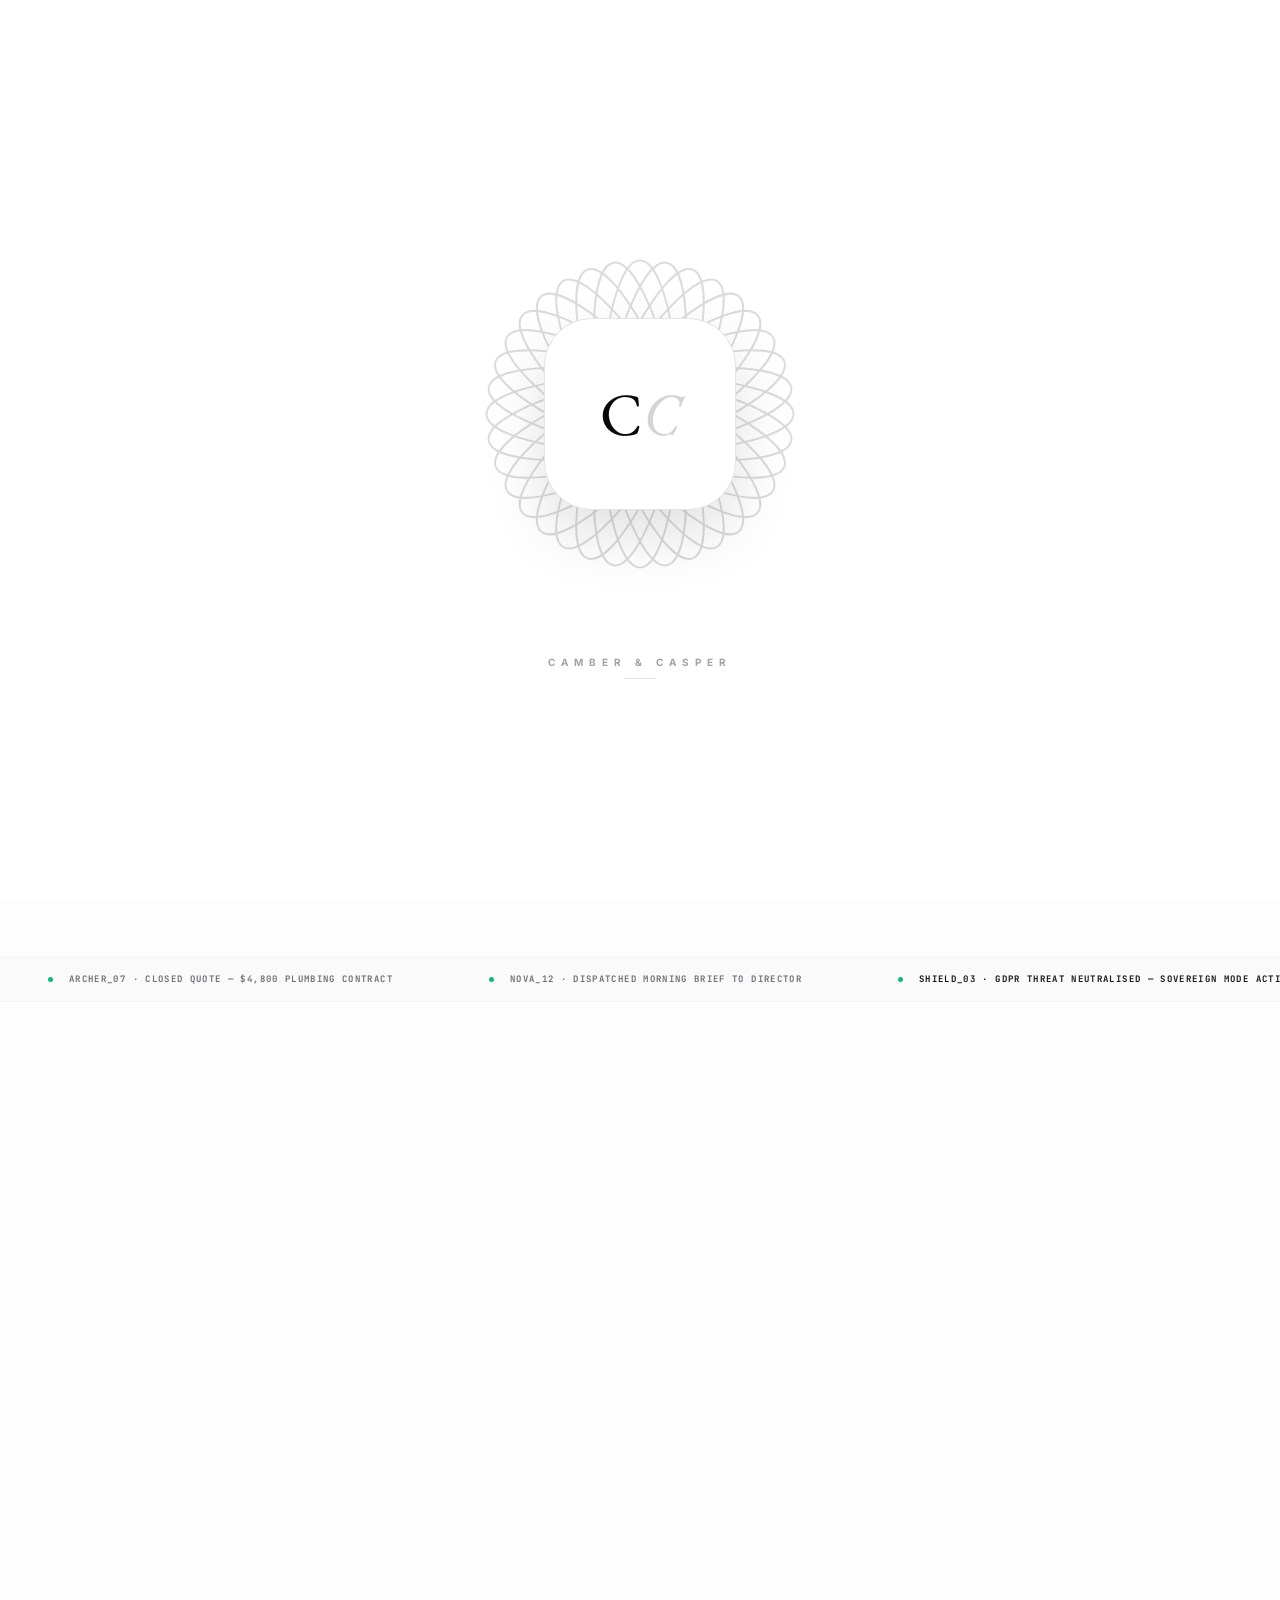
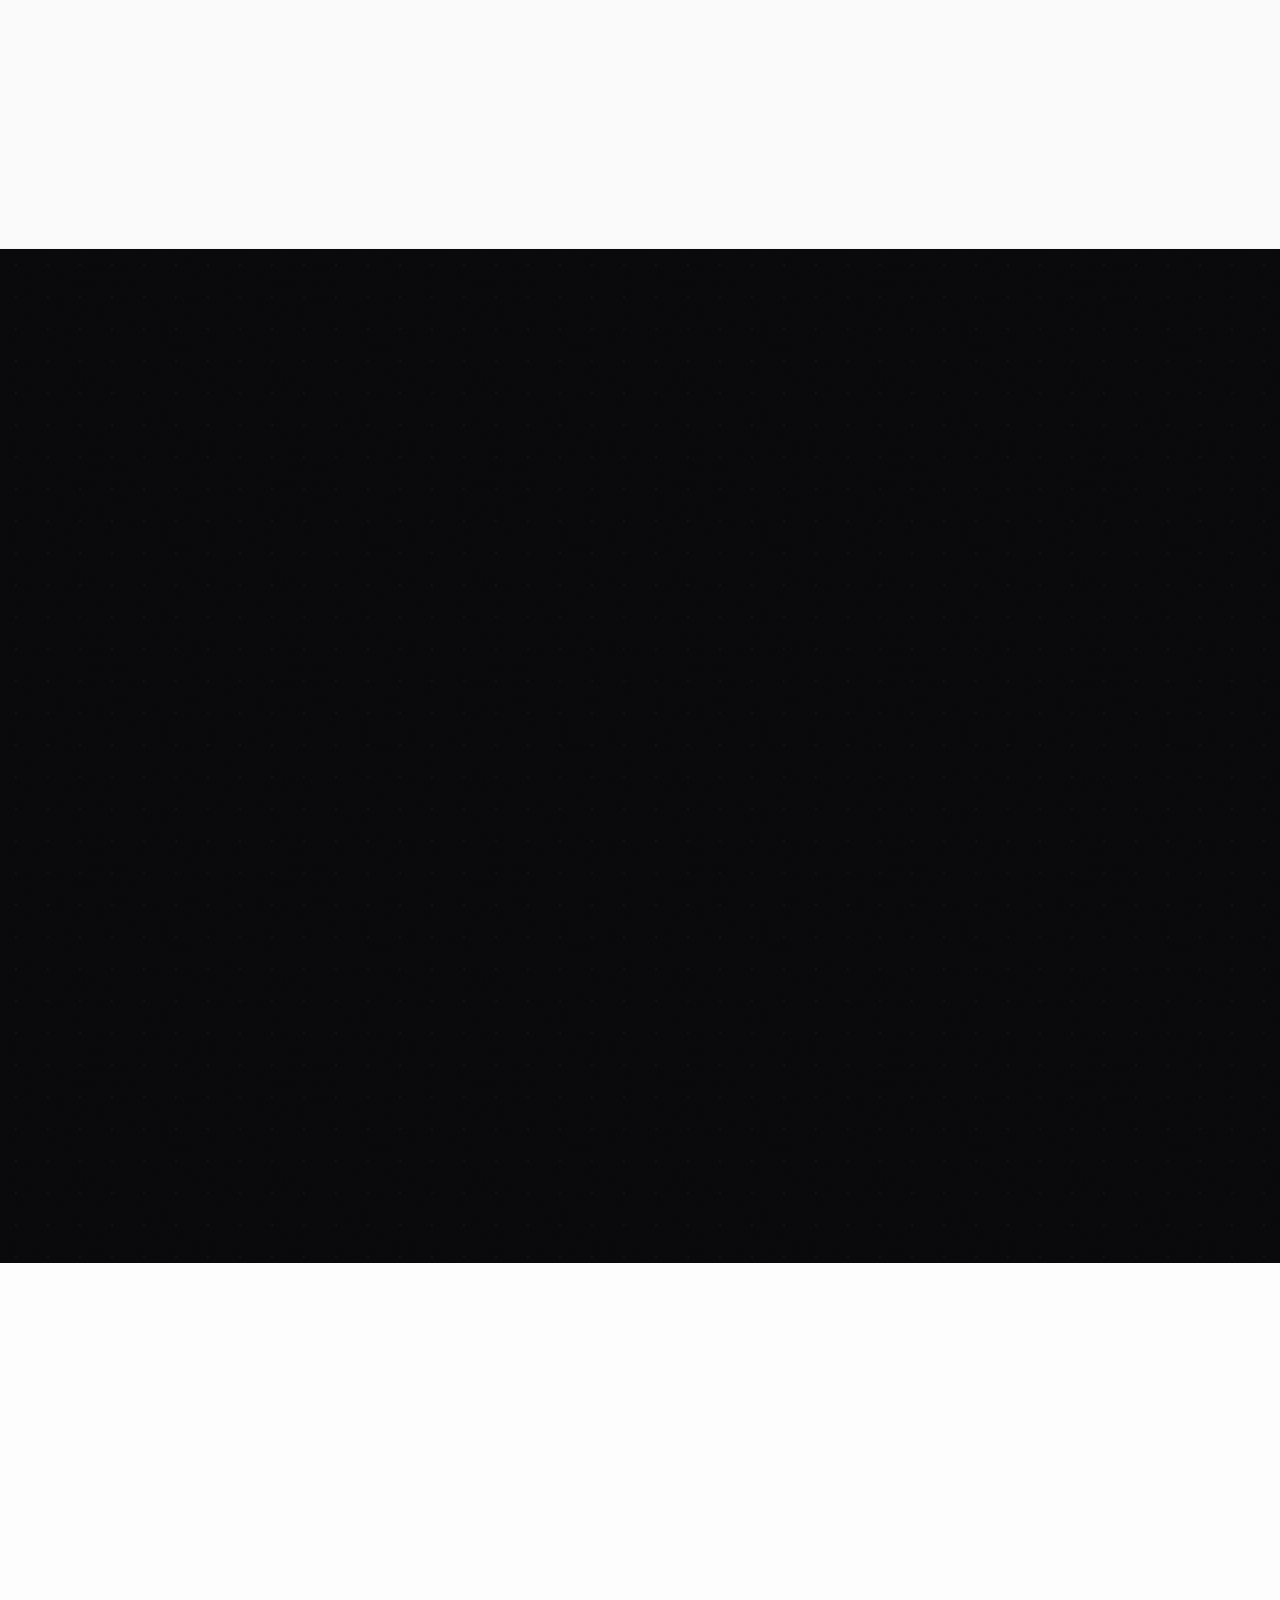
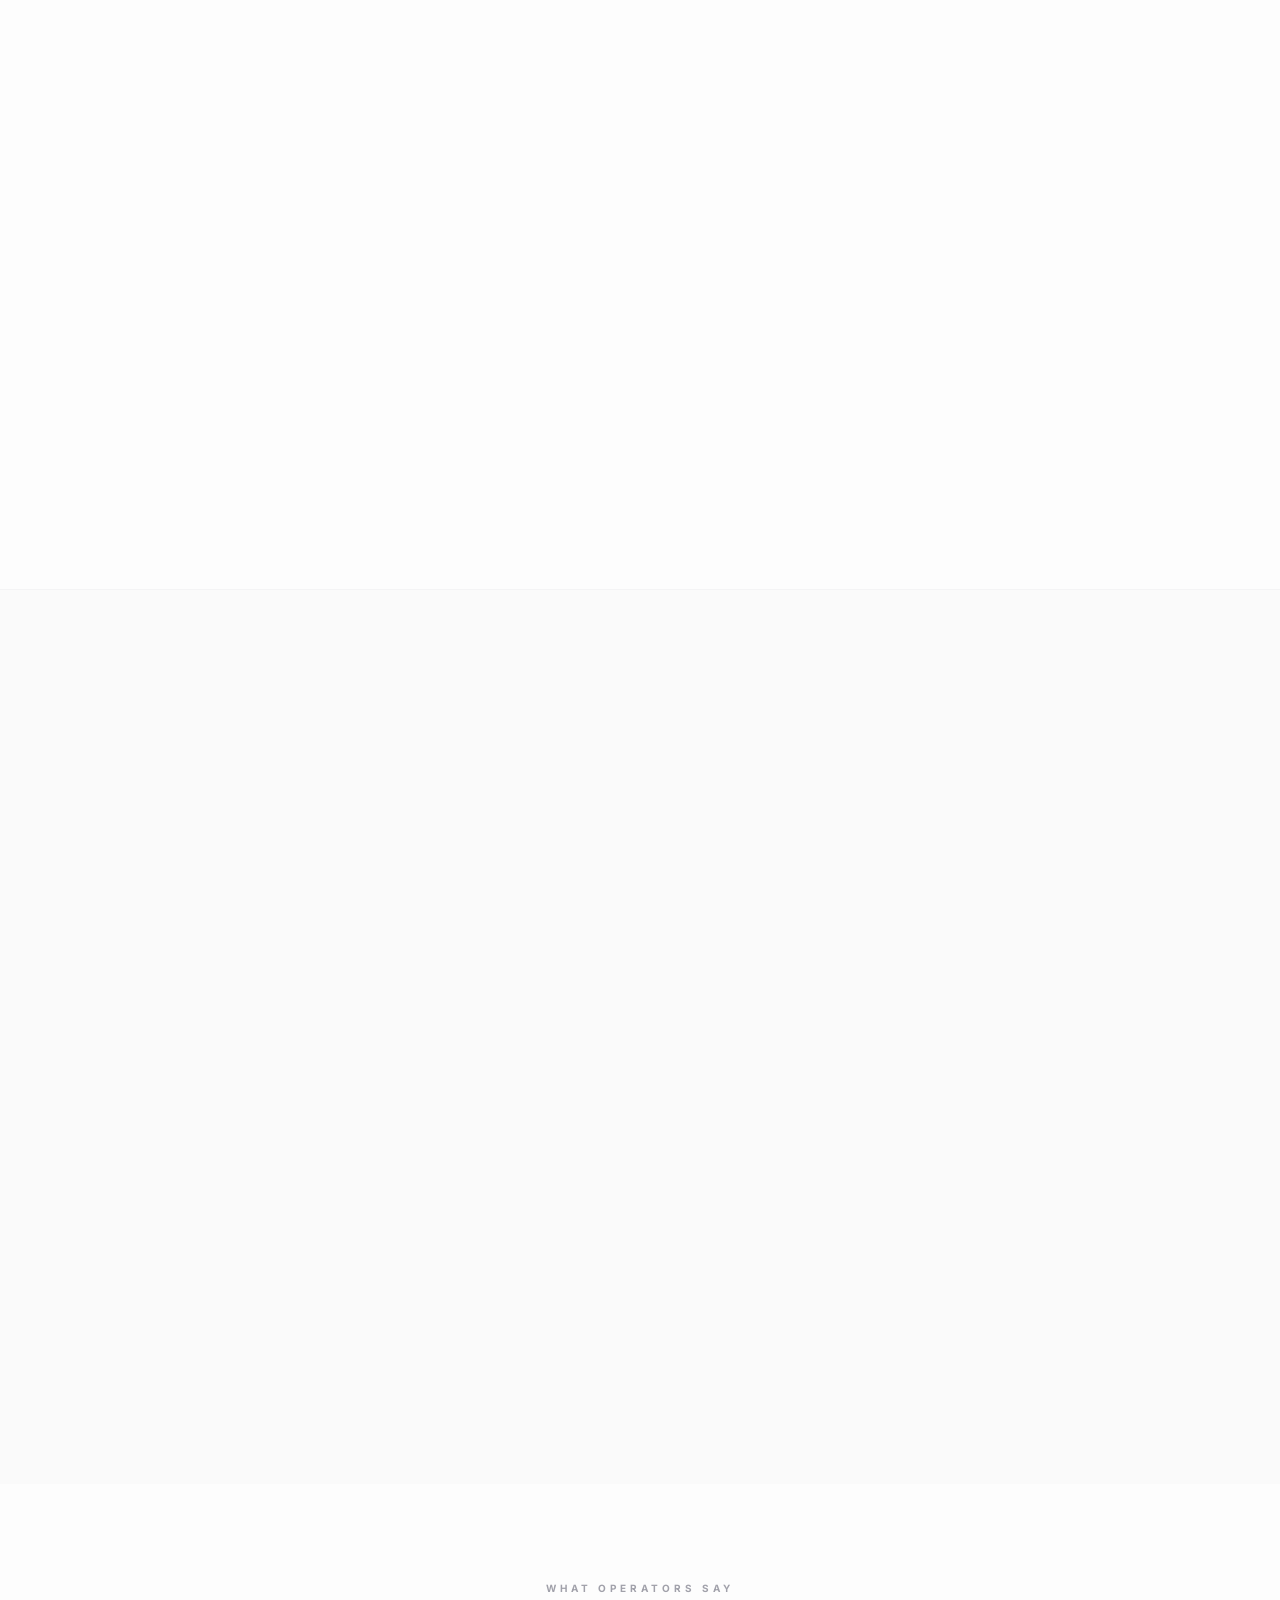
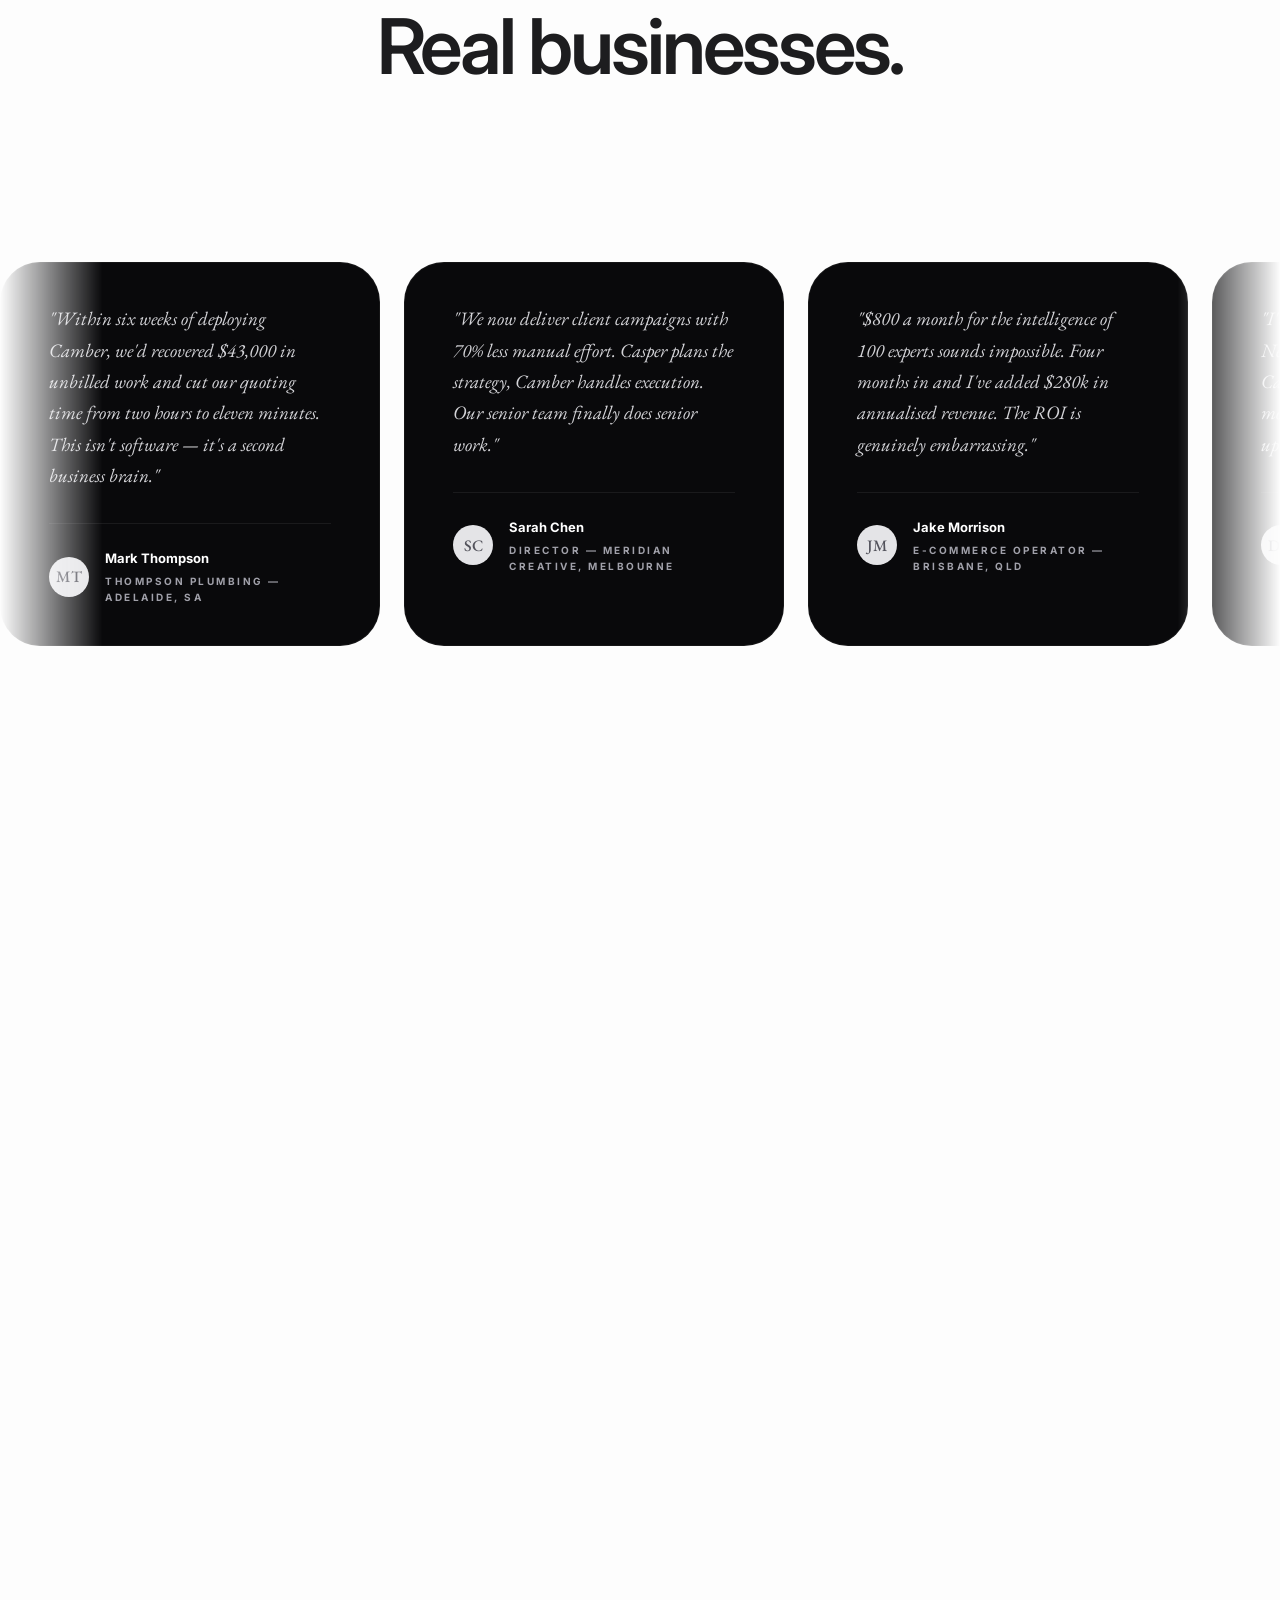
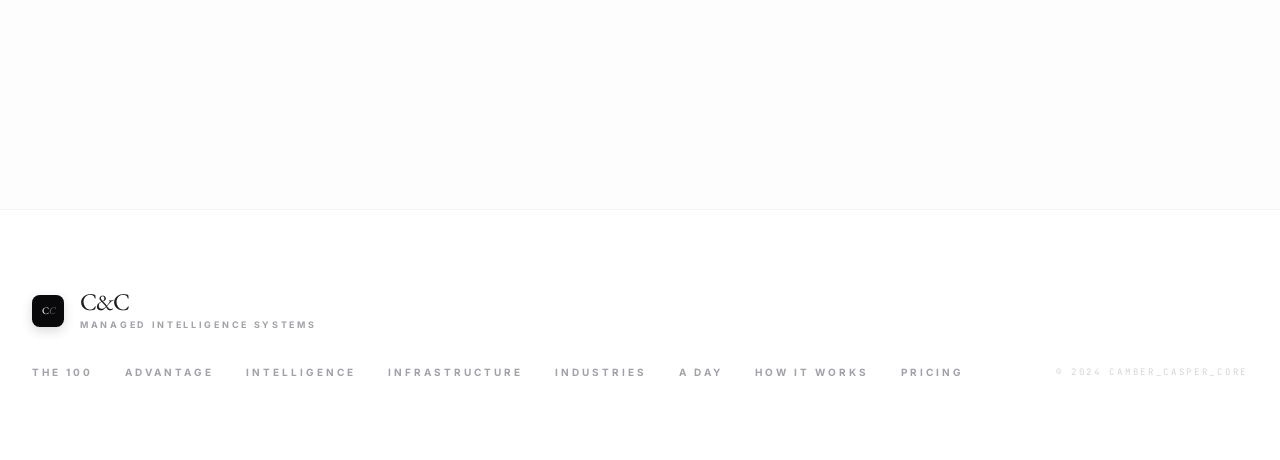
==== site/index.html @ ee2d8969 "Premium features pass 12: 3D card tilt, button ripple, animated rule draw, nav-cta pulse" ====
<!DOCTYPE html>
<html lang="en">

<head>
  <meta charset="UTF-8">
  <meta name="viewport" content="width=device-width, initial-scale=1.0">
  <title>Camber & Casper — Simply Powerful. Engineered for Command.</title>
  <meta name="description"
    content="100 autonomous AI agents managing your business 24/7 on sovereign Australian infrastructure. The unfair advantage for tradies, agencies, and modern businesses.">
  <link rel="icon" href="favicon.svg" type="image/svg+xml">
  <!-- Open Graph -->
  <meta property="og:title" content="Camber &amp; Casper — Simply Powerful. Engineered for Command.">
  <meta property="og:description"
    content="100 autonomous AI agents managing your business 24/7 on sovereign Australian infrastructure. $799/month.">
  <meta property="og:type" content="website">
  <meta property="og:url" content="https://camberandcasper.com.au/">
  <meta name="twitter:card" content="summary_large_image">
  <meta name="twitter:title" content="Camber &amp; Casper — Simply Powerful. Engineered for Command.">
  <meta name="twitter:description" content="100 autonomous AI agents. Sovereign Australian infrastructure. $799/month.">
  <link rel="preconnect" href="https://fonts.googleapis.com">
  <link
    href="https://fonts.googleapis.com/css2?family=EB+Garamond:ital,wght@0,400;0,500;1,400&family=Inter:wght@300;400;500;600;700;800&family=JetBrains+Mono:wght@400;700&display=swap"
    rel="stylesheet">
  <link rel="stylesheet" href="css/styles.css">
  <style>
    /* Page-specific hero enhancements */
    .hero {
      min-height: 90vh;
      display: flex;
      flex-direction: column;
      align-items: center;
      justify-content: center;
      text-align: center;
      padding: 0 2rem;
    }

    .hero-ctas {
      display: flex;
      flex-wrap: wrap;
      gap: 1.5rem;
      justify-content: center;
      margin-top: 3rem;
    }

    /* Dashboard Preview — from Final Brand Identity */
    .dashboard-preview {
      background: white;
      border-radius: 60px;
      border: 1px solid var(--cc-zinc-100);
      box-shadow: 0 40px 100px rgba(0, 0, 0, 0.04);
      overflow: hidden;
    }

    .dashboard-header {
      background: var(--cc-zinc-50);
      border-bottom: 1px solid var(--cc-zinc-100);
      padding: 1.25rem 2.5rem;
      display: flex;
      justify-content: space-between;
      align-items: center;
    }

    .dashboard-dots {
      display: flex;
      gap: 0.5rem;
    }

    .dashboard-dots span {
      width: 0.625rem;
      height: 0.625rem;
      border-radius: 50%;
      background: var(--cc-zinc-200);
    }

    .dashboard-body {
      display: grid;
      grid-template-columns: 240px 1fr;
    }

    .dashboard-sidebar {
      border-right: 1px solid var(--cc-zinc-100);
      padding: 2rem;
    }

    .dashboard-main {
      padding: 3rem;
    }

    .dashboard-nav {
      display: flex;
      flex-direction: column;
      gap: 0.5rem;
      margin-bottom: 2rem;
    }

    .dashboard-nav-item {
      display: flex;
      align-items: center;
      gap: 0.75rem;
      padding: 0.875rem 1rem;
      border-radius: 1rem;
      font-size: 0.75rem;
      font-weight: 700;
      color: var(--cc-zinc-400);
      background: white;
      border: 1px solid transparent;
    }

    .dashboard-nav-item.active {
      color: var(--cc-zinc-900);
      background: var(--cc-zinc-50);
      border-color: var(--cc-zinc-100);
    }

    .node-item {
      display: flex;
      align-items: center;
      gap: 0.75rem;
      padding: 0.75rem;
      border-radius: 0.75rem;
      background: var(--cc-zinc-50);
      border: 1px solid var(--cc-zinc-100);
      font-size: 0.75rem;
      font-weight: 700;
      color: var(--cc-zinc-600);
      margin-bottom: 0.5rem;
    }

    .node-dot {
      width: 0.5rem;
      height: 0.5rem;
      border-radius: 50%;
      background: var(--cc-emerald-500);
      animation: pulse 2s infinite;
    }

    .dashboard-main-top {
      display: flex;
      justify-content: space-between;
      align-items: flex-start;
      gap: 2rem;
      margin-bottom: 2.5rem;
    }

    .metrics-grid {
      display: grid;
      grid-template-columns: repeat(3, minmax(0, 1fr));
      gap: 1.5rem;
    }

    .metric-card {
      border-radius: var(--radius-lg);
      padding: 2rem;
      display: flex;
      flex-direction: column;
      justify-content: space-between;
      aspect-ratio: 16/10;
    }

    .metric-card-dark {
      background: var(--cc-zinc-950);
      color: white;
    }

    .metric-card-light {
      background: var(--cc-zinc-50);
      border: 1px solid var(--cc-zinc-100);
    }

    .metric-value {
      font-size: 1.8rem;
      font-weight: 700;
      letter-spacing: -0.03em;
    }

    .activity-feed {
      margin-top: 1.5rem;
      border: 1px solid var(--cc-zinc-100);
      border-radius: var(--radius-lg);
      overflow: hidden;
    }

    .activity-row {
      display: flex;
      justify-content: space-between;
      align-items: center;
      gap: 1rem;
      padding: 1.25rem 1.5rem;
      border-bottom: 1px solid var(--cc-zinc-50);
      background: white;
    }

    .activity-row:last-child {
      border-bottom: none;
    }

    .activity-agent {
      font-size: 0.625rem;
      font-family: var(--font-mono);
      font-weight: 700;
      letter-spacing: 0.2em;
      text-transform: uppercase;
      color: var(--cc-blue-600);
    }

    .activity-text {
      font-size: 0.875rem;
      color: var(--cc-zinc-600);
      font-weight: 500;
    }

    .activity-time {
      font-size: 0.625rem;
      font-weight: 700;
      letter-spacing: 0.2em;
      text-transform: uppercase;
      color: var(--cc-zinc-300);
    }

    /* Identity Split — from Identity Playbook */
    .identity-card {
      padding: 3rem;
      border-radius: var(--radius-card);
      display: flex;
      flex-direction: column;
      justify-content: space-between;
      min-height: 420px;
      border: 1px solid;
      transition: all 0.7s;
    }

    .identity-camber {
      background: white;
      border-color: var(--cc-zinc-100);
      color: var(--cc-zinc-900);
    }

    .identity-casper {
      background: var(--cc-zinc-950);
      border-color: rgba(255, 255, 255, 0.05);
      color: white;
      box-shadow: 0 20px 60px rgba(0, 0, 0, 0.2);
    }

    .identity-card .protocol {
      margin-top: 2.5rem;
      padding-top: 2rem;
      font-size: 0.625rem;
      font-family: var(--font-mono);
      text-transform: uppercase;
      letter-spacing: 0.3em;
      opacity: 0.5;
    }

    /* Force Multiplier — from Unfair Advantage */
    .compare-card {
      padding: 3rem;
      border-radius: 60px;
      text-align: left;
      position: relative;
      overflow: hidden;
    }

    .compare-human {
      background: white;
      border: 1px solid var(--cc-zinc-100);
    }

    .compare-apex {
      background: var(--cc-zinc-950);
      color: white;
      box-shadow: 0 20px 60px rgba(0, 0, 0, 0.2);
    }

    .compare-list {
      list-style: none;
      padding: 0;
    }

    .compare-list li {
      display: flex;
      align-items: center;
      gap: 0.75rem;
      font-size: 0.625rem;
      font-weight: 700;
      letter-spacing: 0.2em;
      text-transform: uppercase;
      padding: 0.5rem 0;
    }

    .compare-list li .dot {
      width: 0.375rem;
      height: 0.375rem;
      border-radius: 50%;
      flex-shrink: 0;
    }

    /* Ironbark Dark Section */
    .ironbark-visual {
      background: var(--cc-zinc-900);
      border-radius: 60px;
      border: 1px solid rgba(255, 255, 255, 0.05);
      display: flex;
      align-items: center;
      justify-content: center;
      min-height: 500px;
      position: relative;
      overflow: hidden;
    }

    .ironbark-feature {
      padding: 1.5rem;
      border-radius: var(--radius-lg);
      background: var(--cc-zinc-900);
      border: 1px solid var(--cc-zinc-800);
    }

    @media (max-width: 768px) {
      .dashboard-body {
        grid-template-columns: 1fr;
      }

      .dashboard-sidebar {
        display: none;
      }

      .dashboard-main-top,
      .metrics-grid {
        grid-template-columns: 1fr;
        display: grid;
      }

      .hero .text-hero {
        font-size: 3rem;
      }
    }
  </style>
</head>

<body>
  <a href="#main" class="skip-to-content">Skip to content</a>

  <!-- SPLASH SCREEN — ComplexCore animated -->
  <div class="splash" id="splash">
    <div class="splash-complex-core">
      <!-- Rotating ellipses -->
      <svg viewBox="0 0 200 200" class="splash-orb">
        <defs>
          <radialGradient id="coreGlow" cx="50%" cy="50%" r="50%">
            <stop offset="0%" stopColor="#ffffff" />
            <stop offset="100%" stopColor="transparent" />
          </radialGradient>
        </defs>
        <g class="orb-spin">
          <ellipse cx="100" cy="100" rx="80" ry="20" fill="none" stroke="currentColor" strokeWidth="0.2"
            transform="rotate(0 100 100)" />
          <ellipse cx="100" cy="100" rx="80" ry="20" fill="none" stroke="currentColor" strokeWidth="0.2"
            transform="rotate(10 100 100)" />
          <ellipse cx="100" cy="100" rx="80" ry="20" fill="none" stroke="currentColor" strokeWidth="0.2"
            transform="rotate(20 100 100)" />
          <ellipse cx="100" cy="100" rx="80" ry="20" fill="none" stroke="currentColor" strokeWidth="0.2"
            transform="rotate(30 100 100)" />
          <ellipse cx="100" cy="100" rx="80" ry="20" fill="none" stroke="currentColor" strokeWidth="0.2"
            transform="rotate(40 100 100)" />
          <ellipse cx="100" cy="100" rx="80" ry="20" fill="none" stroke="currentColor" strokeWidth="0.2"
            transform="rotate(50 100 100)" />
          <ellipse cx="100" cy="100" rx="80" ry="20" fill="none" stroke="currentColor" strokeWidth="0.2"
            transform="rotate(60 100 100)" />
          <ellipse cx="100" cy="100" rx="80" ry="20" fill="none" stroke="currentColor" strokeWidth="0.2"
            transform="rotate(70 100 100)" />
          <ellipse cx="100" cy="100" rx="80" ry="20" fill="none" stroke="currentColor" strokeWidth="0.2"
            transform="rotate(80 100 100)" />
          <ellipse cx="100" cy="100" rx="80" ry="20" fill="none" stroke="currentColor" strokeWidth="0.2"
            transform="rotate(90 100 100)" />
          <ellipse cx="100" cy="100" rx="80" ry="20" fill="none" stroke="currentColor" strokeWidth="0.2"
            transform="rotate(100 100 100)" />
          <ellipse cx="100" cy="100" rx="80" ry="20" fill="none" stroke="currentColor" strokeWidth="0.2"
            transform="rotate(110 100 100)" />
          <ellipse cx="100" cy="100" rx="80" ry="20" fill="none" stroke="currentColor" strokeWidth="0.2"
            transform="rotate(120 100 100)" />
          <ellipse cx="100" cy="100" rx="80" ry="20" fill="none" stroke="currentColor" strokeWidth="0.2"
            transform="rotate(130 100 100)" />
          <ellipse cx="100" cy="100" rx="80" ry="20" fill="none" stroke="currentColor" strokeWidth="0.2"
            transform="rotate(140 100 100)" />
          <ellipse cx="100" cy="100" rx="80" ry="20" fill="none" stroke="currentColor" strokeWidth="0.2"
            transform="rotate(150 100 100)" />
          <ellipse cx="100" cy="100" rx="80" ry="20" fill="none" stroke="currentColor" strokeWidth="0.2"
            transform="rotate(160 100 100)" />
          <ellipse cx="100" cy="100" rx="80" ry="20" fill="none" stroke="currentColor" strokeWidth="0.2"
            transform="rotate(170 100 100)" />
        </g>
      </svg>
      <!-- Logo card -->
      <div class="splash-logo-card">
        <div class="splash-logo-shimmer"></div>
        <span>C<em>C</em></span>
      </div>
    </div>
    <div class="splash-footer">
      <p class="splash-text">Camber &amp; Casper</p>
      <div class="splash-divider"></div>
    </div>
  </div>

  <!-- NAVIGATION — synthesized from all files -->
  <nav class="nav" id="nav">
    <div class="nav-inner">
      <div style="display:flex;align-items:center;gap:3rem;">
        <a href="index.html" class="nav-logo">
          <div class="nav-logo-mark">C<span style="color:var(--cc-zinc-500);font-style:italic;">C</span></div>
          <span class="nav-logo-text font-serif">C&C</span>
        </a>
        <div class="nav-links">
          <a href="workforce.html">The 100</a>
          <a href="advantage.html">Advantage</a>
          <a href="intelligence.html">Intelligence</a>
          <a href="infrastructure.html">Infrastructure</a>
          <a href="industries.html">Industries</a>
          <a href="day.html">A Day</a>
          <a href="launch.html">How It Works</a>
          <a href="pricing.html">Pricing</a>
        </div>
      </div>
      <div style="display:flex;align-items:center;gap:1rem;">
        <a href="pricing.html" class="nav-cta">Deploy the Workforce</a>
        <button class="mobile-menu-btn" aria-label="Menu"><span></span><span></span><span></span></button>
      </div>
    </div>
  </nav>

  <!-- MOBILE MENU PANEL -->
  <div class="mobile-menu">
    <a href="index.html">Home</a>
    <a href="workforce.html">The 100</a>
    <a href="advantage.html">Advantage</a>
    <a href="intelligence.html">Intelligence</a>
    <a href="infrastructure.html">Infrastructure</a>
    <a href="industries.html">Industries</a>
    <a href="day.html">A Day in Command</a>
    <a href="launch.html">How It Works</a>
    <a href="pricing.html" class="nav-cta">Deploy the Workforce</a>
  </div>

  <main id="main">
    <!-- ============================================
         HERO — "Simply Powerful. Engineered for Command."
         Sources: Final Brand Identity ("Simply Powerful"),
         Unfair Advantage v3 ("Win the job. While they're in traffic."),
         Executive System 1 ("A hundred minds. One click.")
         ============================================ -->
    <section class="hero pt-40" style="position:relative;overflow:hidden;">
      <div class="hero-mesh"></div>
      <div class="reveal container-sm" style="max-width:72rem;position:relative;z-index:1;">
        <div class="badge badge-light mb-8">
          <svg width="14" height="14" viewBox="0 0 24 24" fill="none" stroke="currentColor" stroke-width="2">
            <rect x="4" y="4" width="16" height="16" rx="2" />
            <path d="M9 9h6v6H9z" />
          </svg>
          Managed Autonomous Intelligence
        </div>
        <h1 class="text-hero cc-blur-in" style="color:var(--cc-zinc-950);">
          Simply Powerful.<br>
          <span class="text-ghost"><span id="typewriter-cycle" class="typewriter-word"
              data-words='["Engineered for Command.","Built for Tradies.","Designed for Agencies.","Made for Operators."]'>Engineered
              for Command.</span></span>
        </h1>
        <p class="text-body-lg mt-8 mx-auto" style="max-width:48rem;color:var(--cc-zinc-400);">
          Camber & Casper is the elite umbrella for your company's intelligence. We coordinate a specialized workforce
          of 100 autonomous agents — the power of a corporation, distilled into a single, palpable point of control. All
          on sovereign Australian soil.
        </p>
        <div class="hero-ctas">
          <a href="pricing.html" class="btn-primary cc-glow-cta">
            Deploy the Workforce
            <svg width="16" height="16" viewBox="0 0 24 24" fill="none" stroke="currentColor" stroke-width="2">
              <path d="M5 12h14M12 5l7 7-7 7" />
            </svg>
          </a>
          <a href="infrastructure.html" class="btn-secondary">The Ironbark Legacy</a>
        </div>
        <div style="display:flex;justify-content:center;gap:2rem;margin-top:2rem;">
          <span class="text-label" style="color:var(--cc-zinc-300);">Response Time: 42 Seconds</span>
          <span class="text-label" style="color:var(--cc-zinc-300);">100 Agents · $799/mo</span>
        </div>
      </div>
    </section>

    <!-- TRUST STATS ROW -->
    <div style="padding:0 2rem;">
      <div class="cc-stats-row reveal" style="max-width:72rem;margin:0 auto;">
        <div class="cc-stat-cell">
          <div class="cc-stat-val" data-count="100">0</div>
          <div class="cc-stat-label">Agents deployed</div>
        </div>
        <div class="cc-stat-cell">
          <div class="cc-stat-val">42s</div>
          <div class="cc-stat-label">Avg. response time</div>
        </div>
        <div class="cc-stat-cell">
          <div class="cc-stat-val">0.001%</div>
          <div class="cc-stat-label">Error rate</div>
        </div>
        <div class="cc-stat-cell">
          <div class="cc-stat-val" data-count="24">0</div>
          <div class="cc-stat-label">Hours active daily</div>
        </div>
        <div class="cc-stat-cell">
          <div class="cc-stat-val">AU</div>
          <div class="cc-stat-label">Sovereign infrastructure</div>
        </div>
        <div class="cc-stat-cell">
          <div class="cc-stat-val">$799</div>
          <div class="cc-stat-label">Per month · AUD</div>
        </div>
      </div>
    </div>

    <!-- AGENT TICKER —— live activity marquee -->
    <div class="cc-ticker-wrap">
      <div class="cc-ticker-track">
        <div class="cc-ticker-item"><span class="ticker-dot"></span>ARCHER_07 · Closed quote — $4,800 plumbing contract
        </div>
        <div class="cc-ticker-item"><span class="ticker-dot"></span>NOVA_12 · Dispatched morning brief to Director</div>
        <div class="cc-ticker-item highlight"><span class="ticker-dot"></span>SHIELD_03 · GDPR threat neutralised —
          Sovereign Mode active</div>
        <div class="cc-ticker-item"><span class="ticker-dot"></span>PULSE_19 · Facebook CPL dropped 31% — campaign
          rebalanced</div>
        <div class="cc-ticker-item"><span class="ticker-dot"></span>LEDGER_05 · $2,340 recovery filed — invoice 180 days
          overdue</div>
        <div class="cc-ticker-item"><span class="ticker-dot"></span>REACH_22 · 14 new Google reviews requested post-job
        </div>
        <div class="cc-ticker-item highlight"><span class="ticker-dot"></span>CASPER CORE · 1,402 actions completed
          since midnight</div>
        <div class="cc-ticker-item"><span class="ticker-dot"></span>APEX_01 · Competitor price change detected — brief
          prepared</div>
        <div class="cc-ticker-item"><span class="ticker-dot"></span>ORACLE_24 · 3 high-intent leads scored 94/100 —
          priority queued</div>
        <!-- Duplicate for seamless loop -->
        <div class="cc-ticker-item"><span class="ticker-dot"></span>ARCHER_07 · Closed quote — $4,800 plumbing contract
        </div>
        <div class="cc-ticker-item"><span class="ticker-dot"></span>NOVA_12 · Dispatched morning brief to Director</div>
        <div class="cc-ticker-item highlight"><span class="ticker-dot"></span>SHIELD_03 · GDPR threat neutralised —
          Sovereign Mode active</div>
        <div class="cc-ticker-item"><span class="ticker-dot"></span>PULSE_19 · Facebook CPL dropped 31% — campaign
          rebalanced</div>
        <div class="cc-ticker-item"><span class="ticker-dot"></span>LEDGER_05 · $2,340 recovery filed — invoice 180 days
          overdue</div>
        <div class="cc-ticker-item"><span class="ticker-dot"></span>REACH_22 · 14 new Google reviews requested post-job
        </div>
        <div class="cc-ticker-item highlight"><span class="ticker-dot"></span>CASPER CORE · 1,402 actions completed
          since midnight</div>
        <div class="cc-ticker-item"><span class="ticker-dot"></span>APEX_01 · Competitor price change detected — brief
          prepared</div>
        <div class="cc-ticker-item"><span class="ticker-dot"></span>ORACLE_24 · 3 high-intent leads scored 94/100 —
          priority queued</div>
      </div>
    </div>

    <!-- ============================================
         DASHBOARD PREVIEW — from Final Brand Identity
         "Morning Report. Your synthetic team has completed
         1,402 actions since midnight."
         ============================================ -->
    <section class="section-sm" style="padding:5rem 2rem;">
      <div class="container reveal" data-delay="200">
        <div class="dashboard-preview">
          <div class="dashboard-header">
            <div class="dashboard-dots"><span></span><span></span><span></span></div>
            <span class="text-micro" style="color:var(--cc-zinc-400);">Casper_Terminal // Executive_Control</span>
            <svg width="12" height="12" viewBox="0 0 24 24" fill="none" stroke="var(--cc-zinc-300)" stroke-width="2">
              <polyline points="15 3 21 3 21 9" />
              <polyline points="9 21 3 21 3 15" />
            </svg>
          </div>
          <div class="dashboard-body">
            <div class="dashboard-sidebar">
              <p class="text-micro" style="color:var(--cc-zinc-300);margin-bottom:1rem;">Executive Interface</p>
              <div class="dashboard-nav">
                <div class="dashboard-nav-item active">Dashboard</div>
                <div class="dashboard-nav-item">The Workforce</div>
                <div class="dashboard-nav-item">Sovereign Vault</div>
                <div class="dashboard-nav-item">Ironbark Nodes</div>
              </div>
              <p class="text-micro" style="color:var(--cc-zinc-300);margin-bottom:1rem;">Secure Nodes</p>
              <div class="node-item"><span class="node-dot"></span> Secure Node: Sydney_01 Active</div>
              <div class="node-item"><span class="node-dot"></span> Secure Node: Sydney_04 Active</div>
              <div class="node-item"><span class="node-dot"></span> Secure Node: Melbourne_02 Active</div>
            </div>
            <div class="dashboard-main">
              <div class="dashboard-main-top">
                <div>
                  <span class="text-label" style="color:var(--cc-zinc-400);">Executive Interface</span>
                  <h3 class="text-headline" style="margin-top:0.5rem;">Welcome back, Director.</h3>
                  <p style="color:var(--cc-zinc-400);font-weight:300;font-style:italic;margin-top:0.25rem;">Your
                    synthetic team has completed 1,402 actions since midnight.</p>
                </div>
                <div class="text-right">
                  <div style="font-size:0.75rem;font-weight:700;letter-spacing:-0.02em;">0.04ms</div>
                  <div class="text-micro" style="color:var(--cc-zinc-300);">Global Sync</div>
                </div>
              </div>
              <div class="metrics-grid">
                <div class="metric-card metric-card-light">
                  <div class="flex-between">
                    <div class="card-icon card-icon-dark" style="width:2.5rem;height:2.5rem;border-radius:0.75rem;">
                      <svg width="18" height="18" viewBox="0 0 24 24" fill="currentColor" stroke="currentColor"
                        stroke-width="1">
                        <polygon points="13 2 3 14 12 14 11 22 21 10 12 10 13 2" />
                      </svg>
                    </div>
                    <svg width="14" height="14" viewBox="0 0 24 24" fill="none" stroke="var(--cc-zinc-300)"
                      stroke-width="2">
                      <polyline points="9 18 15 12 9 6" />
                    </svg>
                  </div>
                  <div>
                    <div class="metric-value" style="color:var(--cc-zinc-900);" data-count="1402">0</div>
                    <div class="text-label" style="color:var(--cc-zinc-400);">Actions Completed Today</div>
                  </div>
                </div>
                <div class="metric-card metric-card-dark">
                  <div class="flex-between">
                    <div class="card-icon card-icon-blue" style="width:2.5rem;height:2.5rem;border-radius:0.75rem;">
                      <svg width="18" height="18" viewBox="0 0 24 24" fill="none" stroke="currentColor"
                        stroke-width="2">
                        <path d="M12 22s8-4 8-10V5l-8-3-8 3v7c0 6 8 10 8 10z" />
                      </svg>
                    </div>
                    <span class="font-mono" style="font-size:0.625rem;color:var(--cc-zinc-500);">Sovereign_Mode</span>
                  </div>
                  <div>
                    <div class="metric-value" data-count="100" data-suffix="%">0%</div>
                    <div class="text-label" style="color:var(--cc-zinc-500);">Sovereign AU Integrity</div>
                  </div>
                </div>
                <div class="metric-card metric-card-light">
                  <div class="flex-between">
                    <div class="card-icon card-icon-dark" style="width:2.5rem;height:2.5rem;border-radius:0.75rem;">
                      <svg width="18" height="18" viewBox="0 0 24 24" fill="none" stroke="currentColor"
                        stroke-width="2">
                        <line x1="18" y1="20" x2="18" y2="10" />
                        <line x1="12" y1="20" x2="12" y2="4" />
                        <line x1="6" y1="20" x2="6" y2="14" />
                      </svg>
                    </div>
                    <svg width="14" height="14" viewBox="0 0 24 24" fill="none" stroke="var(--cc-zinc-300)"
                      stroke-width="2">
                      <polyline points="9 18 15 12 9 6" />
                    </svg>
                  </div>
                  <div>
                    <div class="metric-value" style="color:var(--cc-zinc-900);">$12,840</div>
                    <div class="text-label" style="color:var(--cc-zinc-400);">Optimized by Casper</div>
                  </div>
                </div>
              </div>
              <div class="activity-feed">
                <div class="activity-row" style="background:var(--cc-zinc-50);">
                  <div
                    style="font-size:0.75rem;font-weight:700;letter-spacing:0.15em;text-transform:uppercase;color:var(--cc-zinc-900);">
                    Recent Swarm Activity</div>
                  <div class="text-micro" style="color:var(--cc-zinc-300);">Live Log</div>
                </div>
                <div class="activity-row">
                  <div>
                    <div class="activity-agent">Sales_Agent_04</div>
                    <div class="activity-text">Lead successfully followed up and quote generated.</div>
                  </div>
                  <div class="activity-time">2m ago</div>
                </div>
                <div class="activity-row">
                  <div>
                    <div class="activity-agent">Finance_Agent_22</div>
                    <div class="activity-text">Invoice #4022 processed and sent to client.</div>
                  </div>
                  <div class="activity-time">14m ago</div>
                </div>
                <div class="activity-row">
                  <div>
                    <div class="activity-agent">Security_Sentinel</div>
                    <div class="activity-text">Ironbark node audit completed. 100% integrity confirmed.</div>
                  </div>
                  <div class="activity-time">1h ago</div>
                </div>
              </div>
            </div>
          </div>
        </div>
      </div>
    </section>

    <!-- ============================================
         IDENTITY SPLIT — from Identity Playbook
         "Strength by Day. Ghost by Night."
         Camber = structural backbone, Casper = ethereal intelligence
         Sources: 24-Hour Cycle doc, Identity Playbook
         ============================================ -->
    <section class="section" style="padding:10rem 2rem;">
      <div class="container">
        <div class="reveal text-center mb-16">
          <p class="text-label" style="color:var(--cc-zinc-400);">The Dual Core</p>
          <h2 class="text-display mt-4">Strength by Day.<br><span class="text-ghost cc-grad-text">Ghost by Night.</span>
          </h2>
          <p class="text-body-lg mt-6 mx-auto" style="max-width:48rem;color:var(--cc-zinc-400);">
            We've split the intelligence. <strong>Camber</strong> provides the structural backbone and daytime grunt.
            <strong>Casper</strong> provides the ethereal, silent office management that never goes home.
          </p>
        </div>
        <div class="grid-2 reveal" data-delay="200">
          <!-- CAMBER -->
          <div class="identity-card identity-camber tilt-card cc-spotlight-card cc-lift">
            <div>
              <div class="card-icon card-icon-light mb-8">
                <svg width="28" height="28" viewBox="0 0 24 24" fill="none" stroke="currentColor" stroke-width="2">
                  <circle cx="12" cy="12" r="4" />
                  <path
                    d="M12 2v2M12 20v2M4.93 4.93l1.41 1.41M17.66 17.66l1.41 1.41M2 12h2M20 12h2M6.34 17.66l-1.41 1.41M19.07 4.93l-1.41 1.41" />
                </svg>
              </div>
              <h3 style="font-size:2rem;font-weight:600;letter-spacing:-0.03em;">Camber</h3>
              <p class="text-label mt-2" style="color:var(--cc-zinc-400);">The Structural Backbone</p>
              <p style="font-size:1.1rem;font-weight:300;line-height:1.7;color:var(--cc-zinc-500);margin-top:1.5rem;">
                Built for the high-intensity sunlight of your workday. Camber manages the Ironbark nodes, the air-gapped
                security, and the raw computational metrics. It is the lift that supports your heaviest tasks.
              </p>
            </div>
            <div class="protocol border-b" style="border-color:var(--cc-zinc-50);">Core Protocol: Daytime Execution &
              Structural Integrity</div>
          </div>
          <!-- CASPER -->
          <div class="identity-card identity-casper tilt-card cc-spotlight-card cc-lift">
            <div>
              <div class="card-icon card-icon-blue mb-8">
                <svg width="28" height="28" viewBox="0 0 24 24" fill="none" stroke="currentColor" stroke-width="2">
                  <path d="M12 3a6 6 0 0 0 9 9 9 9 0 1 1-9-9Z" />
                </svg>
              </div>
              <h3 style="font-size:2rem;font-weight:600;letter-spacing:-0.03em;">Casper</h3>
              <p class="text-label mt-2" style="color:var(--cc-blue-500);">The Ethereal Intelligence</p>
              <p style="font-size:1.1rem;font-weight:300;line-height:1.7;color:var(--cc-zinc-400);margin-top:1.5rem;">
                The 'ghost' in your office. Casper stays behind after the tools go down. It cleans the inbox, chases the
                invoices, and organizes the next day while you are at the dinner table.
              </p>
            </div>
            <div class="protocol" style="border-top:1px solid rgba(255,255,255,0.05);">Core Protocol: Night-time
              Synthesis & Palatable Management</div>
          </div>
        </div>
      </div>
    </section>

    <!-- ============================================
         THE POWER OF 100 — from Executive System 1, Agent Manifest
         "A hundred minds. One click."
         Roles: Hustlers, Money, Admin, Watchdogs
         ============================================ -->
    <section class="section" style="padding:10rem 2rem;">
      <div class="container">
        <div class="reveal" style="display:grid;grid-template-columns:1fr 1fr;gap:4rem;align-items:center;">
          <div>
            <p class="text-label" style="color:var(--cc-zinc-400);">The Human Factor</p>
            <h2 class="text-display mt-4">A hundred minds.<br><span class="text-ghost cc-grad-text">One click.</span>
            </h2>
            <p class="text-body-lg mt-6" style="color:var(--cc-zinc-500);">
              Camber & Casper coordinates a workforce of 100 specialized agents. Tradies, plumbers, agencies, and
              business owners use us to scale their efforts without adding a single headcount.
            </p>
            <div class="grid-2 mt-8" style="gap:2.5rem;border-top:1px solid var(--cc-zinc-100);padding-top:1.5rem;">
              <div class="stat">
                <div class="stat-value">100+</div>
                <div class="stat-label italic">Synthetic Roles</div>
              </div>
              <div class="stat">
                <div class="stat-value">24/7</div>
                <div class="stat-label italic">Always-On Operations</div>
              </div>
            </div>
            <a href="workforce.html" class="btn-primary mt-8">
              Meet the Team
              <svg width="16" height="16" viewBox="0 0 24 24" fill="none" stroke="currentColor" stroke-width="2">
                <path d="M5 12h14M12 5l7 7-7 7" />
              </svg>
            </a>
          </div>
          <div>
            <!-- Squad Cards — from Meet the Team v1/v2, Executive System 1 -->
            <div style="display:grid;grid-template-columns:1fr 1fr;gap:1rem;">
              <div class="card cc-tilt" style="border-radius:var(--radius-lg);padding:1.5rem;">
                <div class="card-icon card-icon-light"
                  style="width:2.5rem;height:2.5rem;border-radius:0.75rem;margin-bottom:1rem;">
                  <svg width="18" height="18" viewBox="0 0 24 24" fill="none" stroke="currentColor" stroke-width="2">
                    <polyline points="23 6 13.5 15.5 8.5 10.5 1 18" />
                    <polyline points="17 6 23 6 23 12" />
                  </svg>
                </div>
                <h4 style="font-weight:700;font-size:0.875rem;letter-spacing:0.05em;text-transform:uppercase;">The
                  Hustlers</h4>
                <p style="font-size:0.75rem;color:var(--cc-zinc-400);margin-top:0.5rem;">Lead generation, quote
                  building, and keeping the pipeline full.</p>
                <span class="text-micro mt-4" style="display:block;color:var(--cc-blue-500);">30 Agents</span>
              </div>
              <div class="card cc-tilt" style="border-radius:var(--radius-lg);padding:1.5rem;">
                <div class="card-icon card-icon-light"
                  style="width:2.5rem;height:2.5rem;border-radius:0.75rem;margin-bottom:1rem;">
                  <svg width="18" height="18" viewBox="0 0 24 24" fill="none" stroke="currentColor" stroke-width="2">
                    <line x1="12" y1="1" x2="12" y2="23" />
                    <path d="M17 5H9.5a3.5 3.5 0 0 0 0 7h5a3.5 3.5 0 0 1 0 7H6" />
                  </svg>
                </div>
                <h4 style="font-weight:700;font-size:0.875rem;letter-spacing:0.05em;text-transform:uppercase;">Capital
                  Team</h4>
                <p style="font-size:0.75rem;color:var(--cc-zinc-400);margin-top:0.5rem;">Invoice management, cashflow,
                  debt recovery, reconciliation.</p>
                <span class="text-micro mt-4" style="display:block;color:var(--cc-emerald-500);">20 Agents</span>
              </div>
              <div class="card cc-tilt" style="border-radius:var(--radius-lg);padding:1.5rem;">
                <div class="card-icon card-icon-light"
                  style="width:2.5rem;height:2.5rem;border-radius:0.75rem;margin-bottom:1rem;">
                  <svg width="18" height="18" viewBox="0 0 24 24" fill="none" stroke="currentColor" stroke-width="2">
                    <path d="M16 4h2a2 2 0 0 1 2 2v14a2 2 0 0 1-2 2H6a2 2 0 0 1-2-2V6a2 2 0 0 1 2-2h2" />
                    <rect x="8" y="2" width="8" height="4" rx="1" ry="1" />
                  </svg>
                </div>
                <h4 style="font-weight:700;font-size:0.875rem;letter-spacing:0.05em;text-transform:uppercase;">
                  Operations</h4>
                <p style="font-size:0.75rem;color:var(--cc-zinc-400);margin-top:0.5rem;">Scheduling, compliance,
                  logistics, fleet coordination.</p>
                <span class="text-micro mt-4" style="display:block;color:var(--cc-amber-500);">25 Agents</span>
              </div>
              <div class="card cc-tilt" style="border-radius:var(--radius-lg);padding:1.5rem;">
                <div class="card-icon card-icon-light"
                  style="width:2.5rem;height:2.5rem;border-radius:0.75rem;margin-bottom:1rem;">
                  <svg width="18" height="18" viewBox="0 0 24 24" fill="none" stroke="currentColor" stroke-width="2">
                    <path d="M12 22s8-4 8-10V5l-8-3-8 3v7c0 6 8 10 8 10z" />
                  </svg>
                </div>
                <h4 style="font-weight:700;font-size:0.875rem;letter-spacing:0.05em;text-transform:uppercase;">Sentry
                </h4>
                <p style="font-size:0.75rem;color:var(--cc-zinc-400);margin-top:0.5rem;">Security, encryption,
                  reputation monitoring, sovereign watch.</p>
                <span class="text-micro mt-4" style="display:block;color:var(--cc-red-500);">25 Agents</span>
              </div>
            </div>
          </div>
        </div>
      </div>
    </section>

    <!-- ============================================
         THE UNFAIR ADVANTAGE PREVIEW
         Sources: Unfair Advantage v1-v3
         "While your competitors are checking emails,
         you've already sent the quote."
         100 Agents vs 1 Human comparison
         ============================================ -->
    <hr class="cc-rule-draw">
    <section class="section"
      style="background:var(--cc-zinc-50);border-top:1px solid var(--cc-zinc-100);border-bottom:1px solid var(--cc-zinc-100);padding:10rem 2rem;">
      <div class="container">
        <div class="reveal text-center mb-16">
          <p class="text-label" style="color:var(--cc-zinc-400);">The Force Multiplier</p>
          <h2 class="text-display mt-4">100 Agents vs 1 Human.</h2>
        </div>
        <div class="grid-2 reveal" data-delay="200">
          <!-- Competitor -->
          <div class="compare-card compare-human tilt-card cc-spotlight-card">
            <div class="flex-between mb-8">
              <span class="text-label" style="color:var(--cc-zinc-300);">Traditional Competitor</span>
              <svg width="18" height="18" viewBox="0 0 24 24" fill="none" stroke="var(--cc-zinc-200)" stroke-width="2">
                <path d="M16 21v-2a4 4 0 0 0-4-4H6a4 4 0 0 0-4 4v2" />
                <circle cx="9" cy="7" r="4" />
                <path d="M22 21v-2a4 4 0 0 0-3-3.87" />
                <path d="M16 3.13a4 4 0 0 1 0 7.75" />
              </svg>
            </div>
            <p style="font-size:0.875rem;color:var(--cc-zinc-400);font-style:italic;margin-bottom:1.5rem;">"I'll get
              back to you by Friday when I'm back in the office."</p>
            <ul class="compare-list" style="color:var(--cc-zinc-300);">
              <li><span class="dot" style="background:var(--cc-zinc-200);"></span> Max capacity: 8 hours/day</li>
              <li><span class="dot" style="background:var(--cc-zinc-200);"></span> Lead lag: 12-24 hours</li>
              <li><span class="dot" style="background:var(--cc-zinc-200);"></span> Errors: 15% due to fatigue</li>
            </ul>
          </div>
          <!-- C&C Apex -->
          <div class="compare-card compare-apex tilt-card cc-spotlight-card">
            <div class="flex-between mb-8">
              <span class="text-label" style="color:var(--cc-blue-500);">C&C Powered Apex</span>
              <svg width="18" height="18" viewBox="0 0 24 24" fill="none" stroke="var(--cc-blue-500)" stroke-width="2">
                <path
                  d="M6 9H4.5a2.5 2.5 0 0 1 0-5H6M18 9h1.5a2.5 2.5 0 0 0 0-5H18M4 22h16M10 14.66V17c0 .55-.47.98-.97 1.21C7.85 18.75 7 20 7 22M14 14.66V17c0 .55.47.98.97 1.21C16.15 18.75 17 20 17 22M18 2H6v7a6 6 0 0 0 12 0V2Z" />
              </svg>
            </div>
            <p style="font-size:0.875rem;color:var(--cc-zinc-300);font-style:italic;margin-bottom:1.5rem;">"Your quote
              is in your inbox now. Our team is ready to start Monday."</p>
            <ul class="compare-list" style="color:var(--cc-zinc-500);">
              <li><span class="dot" style="background:var(--cc-blue-500);"></span> Max capacity: 2,400 hours/day</li>
              <li><span class="dot" style="background:var(--cc-blue-500);"></span> Lead lag: 0.04 seconds</li>
              <li><span class="dot" style="background:var(--cc-blue-500);"></span> Errors: 0.001% logic verified</li>
            </ul>
          </div>
        </div>
        <div class="text-center mt-12 reveal" data-delay="400">
          <a href="advantage.html" class="btn-ghost">Explore the Full Advantage →</a>
        </div>
      </div>
    </section>

    <!-- ============================================
         IRONBARK INFRASTRUCTURE — from Infrastructure page,
         Final Brand Identity, Executive System 1
         "Before the intelligence of Casper, there was
         the brute force of Ironbark."
         ============================================ -->
    <section class="section section-dark section-noise" style="padding:10rem 2rem;">
      <div class="dot-grid"></div>
      <div class="container" style="position:relative;z-index:1;">
        <div class="reveal" style="display:grid;grid-template-columns:1fr 1fr;gap:6rem;align-items:center;">
          <div>
            <p class="text-label" style="color:var(--cc-zinc-600);">The Bedrock Layer</p>
            <h2 class="text-display mt-4">Ironbark<br><span
                style="color:var(--cc-zinc-700);font-style:italic;font-weight:300;">Evolved.</span></h2>
            <p class="text-body-lg mt-6" style="color:var(--cc-zinc-400);">
              Before the intelligence of Casper, there was the brute force of Ironbark. We've taken that rugged,
              physical server infrastructure and turned it into the foundation for the Camber umbrella. All on
              Australian soil. Air-gapped. Sovereign.
            </p>
            <div class="grid-2 mt-8" style="gap:1rem;">
              <div class="ironbark-feature">
                <svg width="24" height="24" viewBox="0 0 24 24" fill="none" stroke="var(--cc-blue-500)" stroke-width="2"
                  style="margin-bottom:1rem;">
                  <ellipse cx="12" cy="5" rx="9" ry="3" />
                  <path d="M21 12c0 1.66-4 3-9 3s-9-1.34-9-3" />
                  <path d="M3 5v14c0 1.66 4 3 9 3s9-1.34 9-3V5" />
                </svg>
                <h4 style="font-weight:700;font-size:0.875rem;letter-spacing:-0.01em;color:white;">Hardened Nodes</h4>
                <p style="font-size:0.75rem;color:var(--cc-zinc-500);line-height:1.7;margin-top:0.5rem;">Proprietary
                  physical server clusters in Sydney & Melbourne.</p>
              </div>
              <div class="ironbark-feature">
                <svg width="24" height="24" viewBox="0 0 24 24" fill="none" stroke="var(--cc-emerald-500)"
                  stroke-width="2" style="margin-bottom:1rem;">
                  <path d="M2 12C2 6.5 6.5 2 12 2a10 10 0 0 1 8 4" />
                  <path d="M5 19.5C5.5 18 6 15 6 12c0-.7.12-1.37.34-2" />
                  <path d="M17.29 21.02c.12-.6.43-2.3.5-3.02" />
                  <path d="M12 10a2 2 0 0 0-2 2c0 1.02-.1 2.51-.26 4" />
                  <path d="M8.65 22c.21-.66.45-1.32.57-2" />
                  <path d="M14 13.12c0 2.38 0 6.38-1 8.88" />
                  <path d="M2 16h.01" />
                  <path d="M21.8 16c.2-2 .131-5.354 0-6" />
                  <path d="M9 6.8a6 6 0 0 1 9 5.2c0 .47 0 1.17-.02 2" />
                </svg>
                <h4 style="font-weight:700;font-size:0.875rem;letter-spacing:-0.01em;color:white;">Quantum Shield</h4>
                <p style="font-size:0.75rem;color:var(--cc-zinc-500);line-height:1.7;margin-top:0.5rem;">Identity-first
                  encryption baked into every Ironbark node.</p>
              </div>
            </div>
            <a href="infrastructure.html" class="btn-primary mt-8" style="background:white;color:var(--cc-zinc-950);">
              View Infrastructure
              <svg width="16" height="16" viewBox="0 0 24 24" fill="none" stroke="currentColor" stroke-width="2">
                <path d="M5 12h14M12 5l7 7-7 7" />
              </svg>
            </a>
          </div>
          <div class="ironbark-visual reveal" data-delay="300">
            <div
              style="position:absolute;inset:0;opacity:0.1;background-image:radial-gradient(#fff 1px, transparent 1px);background-size:40px 40px;">
            </div>
            <div style="position:relative;z-index:1;text-align:center;">
              <svg width="120" height="120" viewBox="0 0 24 24" fill="none" stroke="var(--cc-zinc-800)"
                stroke-width="0.5" style="opacity:0.6;">
                <path d="M2 18a1 1 0 0 0 1 1h18a1 1 0 0 0 1-1v-2a1 1 0 0 0-1-1H3a1 1 0 0 0-1 1v2z" />
                <path d="M2 12a1 1 0 0 0 1 1h18a1 1 0 0 0 1-1v-2a1 1 0 0 0-1-1H3a1 1 0 0 0-1 1v2z" />
                <path d="M2 6a1 1 0 0 0 1 1h18a1 1 0 0 0 1-1V4a1 1 0 0 0-1-1H3a1 1 0 0 0-1 1v2z" />
              </svg>
              <p class="font-mono mt-4"
                style="font-size:0.625rem;letter-spacing:1em;text-transform:uppercase;color:var(--cc-zinc-600);">Secure
                Cluster Active</p>
            </div>
          </div>
        </div>
      </div>
    </section>

    <!-- ============================================
         MARKETING PLAYS PREVIEW — from Marketing Playbook
         3 core plays: The Ghost, The Hand-Back, The Passion
         ============================================ -->
    <section class="section" style="padding:10rem 2rem;">
      <div class="container">
        <div class="reveal text-center mb-16">
          <p class="text-label" style="color:var(--cc-zinc-400);">What You Get Back</p>
          <h2 class="text-display mt-4">This isn't about software.<br><span class="text-ghost cc-grad-text">It's about
              time.</span>
          </h2>
        </div>
        <div class="grid-3 reveal" data-delay="200">
          <!-- Play 1: The Ghost -->
          <div class="card cc-tilt" style="text-align:center;padding:3rem 2rem;">
            <div class="card-icon card-icon-dark mx-auto mb-8" style="width:4rem;height:4rem;border-radius:1rem;">
              <svg width="24" height="24" viewBox="0 0 24 24" fill="none" stroke="currentColor" stroke-width="2">
                <rect x="2" y="3" width="20" height="14" rx="2" />
                <line x1="8" y1="21" x2="16" y2="21" />
                <line x1="12" y1="17" x2="12" y2="21" />
              </svg>
            </div>
            <h3 style="font-size:1.5rem;font-weight:600;letter-spacing:-0.02em;">The Productive Ghost</h3>
            <p style="font-size:0.875rem;font-style:italic;color:var(--cc-zinc-400);margin-top:0.5rem;">"The most
              productive team you'll never see."</p>
            <p style="font-size:0.875rem;color:var(--cc-zinc-500);font-weight:300;line-height:1.7;margin-top:1rem;">
              While the office is empty, a workforce of 100 never stops. No desk, no pension, no lunch break.</p>
          </div>
          <!-- Play 2: The Hand-Back -->
          <div class="card cc-tilt" style="text-align:center;padding:3rem 2rem;">
            <div class="card-icon card-icon-dark mx-auto mb-8" style="width:4rem;height:4rem;border-radius:1rem;">
              <svg width="24" height="24" viewBox="0 0 24 24" fill="none" stroke="currentColor" stroke-width="2">
                <path
                  d="M19 14c1.49-1.46 3-3.21 3-5.5A5.5 5.5 0 0 0 16.5 3c-1.76 0-3 .5-4.5 2-1.5-1.5-2.74-2-4.5-2A5.5 5.5 0 0 0 2 8.5c0 2.3 1.5 4.05 3 5.5l7 7Z" />
              </svg>
            </div>
            <h3 style="font-size:1.5rem;font-weight:600;letter-spacing:-0.02em;">The 6 PM Dinner</h3>
            <p style="font-size:0.875rem;font-style:italic;color:var(--cc-zinc-400);margin-top:0.5rem;">"Casper has the
              office. You have the family."</p>
            <p style="font-size:0.875rem;color:var(--cc-zinc-500);font-weight:300;line-height:1.7;margin-top:1rem;">We
              give you 15 hours back every week. That's dinners, weekends, and actual presence with your family.</p>
          </div>
          <!-- Play 3: The Passion -->
          <div class="card cc-tilt" style="text-align:center;padding:3rem 2rem;">
            <div class="card-icon card-icon-dark mx-auto mb-8" style="width:4rem;height:4rem;border-radius:1rem;">
              <svg width="24" height="24" viewBox="0 0 24 24" fill="none" stroke="currentColor" stroke-width="2">
                <polygon points="13 2 3 14 12 14 11 22 21 10 12 10 13 2" />
              </svg>
            </div>
            <h3 style="font-size:1.5rem;font-weight:600;letter-spacing:-0.02em;">Tools Down. Hood Up.</h3>
            <p style="font-size:0.875rem;font-style:italic;color:var(--cc-zinc-400);margin-top:0.5rem;">"Get back to the
              work you actually love."</p>
            <p style="font-size:0.875rem;color:var(--cc-zinc-500);font-weight:300;line-height:1.7;margin-top:1rem;">The
              boat, the car, the mountain bike — the things that get sacrificed. Let the Swarm handle the rest.</p>
          </div>
        </div>
      </div>
    </section>

    <!-- ============================================
         INDUSTRIES TEASER — from Tradie Portal, Agency Portal, E-commerce
         ============================================ -->
    <section class="section"
      style="background:var(--cc-zinc-50);border-top:1px solid var(--cc-zinc-100);padding:10rem 2rem;">
      <div class="container">
        <div class="reveal text-center mb-16">
          <p class="text-label" style="color:var(--cc-zinc-400);">Industry Verticals</p>
          <h2 class="text-display mt-4">Built for how<br><span class="text-ghost cc-grad-text">you actually work.</span>
          </h2>
        </div>
        <div class="grid-3 reveal" data-delay="200">
          <a href="industries.html#tradies" class="card" style="padding:3rem;text-decoration:none;">
            <div class="card-icon card-icon-dark mb-8" style="width:3.5rem;height:3.5rem;border-radius:1rem;">
              <svg width="22" height="22" viewBox="0 0 24 24" fill="none" stroke="currentColor" stroke-width="2">
                <path d="M2 18a1 1 0 0 0 1 1h18a1 1 0 0 0 1-1v-2a1 1 0 0 0-1-1H3a1 1 0 0 0-1 1v2z" />
                <path d="M10 10V5a1 1 0 0 1 1-1h2a1 1 0 0 1 1 1v5" />
                <path d="M4 15v-3a6 6 0 0 1 6-6h0" />
                <path d="M14 6a6 6 0 0 1 6 6v3" />
              </svg>
            </div>
            <h3 style="font-size:1.5rem;font-weight:600;letter-spacing:-0.02em;">Tradies & Trades</h3>
            <p style="font-size:0.875rem;color:var(--cc-zinc-500);font-weight:300;margin-top:0.5rem;">Win back your
              weekends. 42-second quotes, automated invoicing, fleet coordination.</p>
            <span class="text-label mt-6" style="display:block;color:var(--cc-blue-500);">Explore Portal →</span>
          </a>
          <a href="industries.html#agencies" class="card" style="padding:3rem;text-decoration:none;">
            <div class="card-icon card-icon-dark mb-8" style="width:3.5rem;height:3.5rem;border-radius:1rem;">
              <svg width="22" height="22" viewBox="0 0 24 24" fill="none" stroke="currentColor" stroke-width="2">
                <rect x="2" y="7" width="20" height="14" rx="2" ry="2" />
                <path d="M16 21V5a2 2 0 0 0-2-2h-4a2 2 0 0 0-2 2v16" />
              </svg>
            </div>
            <h3 style="font-size:1.5rem;font-weight:600;letter-spacing:-0.02em;">Boutique Agencies</h3>
            <p style="font-size:0.875rem;color:var(--cc-zinc-500);font-weight:300;margin-top:0.5rem;">Output like a
              network agency. Research, reporting, outbound — at scale.</p>
            <span class="text-label mt-6" style="display:block;color:var(--cc-blue-500);">Explore Portal →</span>
          </a>
          <a href="industries.html#ecommerce" class="card" style="padding:3rem;text-decoration:none;">
            <div class="card-icon card-icon-dark mb-8" style="width:3.5rem;height:3.5rem;border-radius:1rem;">
              <svg width="22" height="22" viewBox="0 0 24 24" fill="none" stroke="currentColor" stroke-width="2">
                <circle cx="8" cy="21" r="1" />
                <circle cx="19" cy="21" r="1" />
                <path d="M2.05 2.05h2l2.66 12.42a2 2 0 0 0 2 1.58h9.78a2 2 0 0 0 1.95-1.57l1.65-7.43H5.12" />
              </svg>
            </div>
            <h3 style="font-size:1.5rem;font-weight:600;letter-spacing:-0.02em;">E-Commerce</h3>
            <p style="font-size:0.875rem;color:var(--cc-zinc-500);font-weight:300;margin-top:0.5rem;">Supply forensics,
              LTV optimization, and negotiated recovery at scale.</p>
            <span class="text-label mt-6" style="display:block;color:var(--cc-blue-500);">Explore Portal →</span>
          </a>
        </div>
      </div>
    </section>

    <!-- TESTIMONIAL CAROUSEL -->
    <section class="section" style="padding:6rem 0;overflow:hidden;">
      <div class="container text-center mb-12">
        <p class="text-label" style="color:var(--cc-zinc-400);">What operators say</p>
        <h2 class="text-display mt-4">Real businesses.<br><span class="text-ghost cc-grad-text">Real results.</span>
        </h2>
      </div>
      <div class="cc-testimonial-wrap">
        <div class="cc-testimonial-track">
          <!-- Set 1 -->
          <div class="cc-testimonial-card dark-card">
            <p class="cc-testimonial-quote">"Within six weeks of deploying Camber, we'd recovered $43,000 in unbilled
              work and cut our quoting time from two hours to eleven minutes. This isn't software — it's a second
              business brain."</p>
            <div class="cc-testimonial-author">
              <div class="cc-testimonial-avatar">MT</div>
              <div>
                <div class="cc-testimonial-name">Mark Thompson</div>
                <div class="cc-testimonial-role">Thompson Plumbing — Adelaide, SA</div>
              </div>
            </div>
          </div>
          <div class="cc-testimonial-card dark-card">
            <p class="cc-testimonial-quote">"We now deliver client campaigns with 70% less manual effort. Casper plans
              the strategy, Camber handles execution. Our senior team finally does senior work."</p>
            <div class="cc-testimonial-author">
              <div class="cc-testimonial-avatar">SC</div>
              <div>
                <div class="cc-testimonial-name">Sarah Chen</div>
                <div class="cc-testimonial-role">Director — Meridian Creative, Melbourne</div>
              </div>
            </div>
          </div>
          <div class="cc-testimonial-card dark-card">
            <p class="cc-testimonial-quote">"$800 a month for the intelligence of 100 experts sounds impossible. Four
              months in and I've added $280k in annualised revenue. The ROI is genuinely embarrassing."</p>
            <div class="cc-testimonial-author">
              <div class="cc-testimonial-avatar">JM</div>
              <div>
                <div class="cc-testimonial-name">Jake Morrison</div>
                <div class="cc-testimonial-role">E-commerce Operator — Brisbane, QLD</div>
              </div>
            </div>
          </div>
          <div class="cc-testimonial-card dark-card">
            <p class="cc-testimonial-quote">"I've been an electrician for 22 years. Never thought AI was for tradies.
              Casper showed me where I was losing money and Camber fixed it. Revenue up 34% in three months."</p>
            <div class="cc-testimonial-author">
              <div class="cc-testimonial-avatar">DW</div>
              <div>
                <div class="cc-testimonial-name">Dylan Watts</div>
                <div class="cc-testimonial-role">Watts Electrical — Geelong, VIC</div>
              </div>
            </div>
          </div>
          <div class="cc-testimonial-card dark-card">
            <p class="cc-testimonial-quote">"Managing 47 properties across two owners used to mean constant fires. Now
              Casper flags issues before they escalate and Camber handles the communication. I've taken back my
              evenings."</p>
            <div class="cc-testimonial-author">
              <div class="cc-testimonial-avatar">AN</div>
              <div>
                <div class="cc-testimonial-name">Amy Nguyen</div>
                <div class="cc-testimonial-role">Property Manager — Sydney, NSW</div>
              </div>
            </div>
          </div>
          <div class="cc-testimonial-card dark-card">
            <p class="cc-testimonial-quote">"We were leaving margin on every job. Casper's pricing intelligence showed
              us exactly where. First month after adjusting rates, gross profit jumped 18%. It paid for two years
              upfront."</p>
            <div class="cc-testimonial-author">
              <div class="cc-testimonial-avatar">BC</div>
              <div>
                <div class="cc-testimonial-name">Ben Carmichael</div>
                <div class="cc-testimonial-role">Carmichael Building — Perth, WA</div>
              </div>
            </div>
          </div>
          <div class="cc-testimonial-card dark-card">
            <p class="cc-testimonial-quote">"Every agency claims to use AI. After running Casper for a quarter, I can
              finally say it's true. The strategic depth it provides on client accounts is beyond anything a junior team
              could produce."</p>
            <div class="cc-testimonial-author">
              <div class="cc-testimonial-avatar">JR</div>
              <div>
                <div class="cc-testimonial-name">James Rivera</div>
                <div class="cc-testimonial-role">CEO — Rivera Digital Agency, Sydney</div>
              </div>
            </div>
          </div>
          <!-- Set 2 (duplicate for seamless loop) -->
          <div class="cc-testimonial-card dark-card">
            <p class="cc-testimonial-quote">"Within six weeks of deploying Camber, we'd recovered $43,000 in unbilled
              work and cut our quoting time from two hours to eleven minutes. This isn't software — it's a second
              business brain."</p>
            <div class="cc-testimonial-author">
              <div class="cc-testimonial-avatar">MT</div>
              <div>
                <div class="cc-testimonial-name">Mark Thompson</div>
                <div class="cc-testimonial-role">Thompson Plumbing — Adelaide, SA</div>
              </div>
            </div>
          </div>
          <div class="cc-testimonial-card dark-card">
            <p class="cc-testimonial-quote">"We now deliver client campaigns with 70% less manual effort. Casper plans
              the strategy, Camber handles execution. Our senior team finally does senior work."</p>
            <div class="cc-testimonial-author">
              <div class="cc-testimonial-avatar">SC</div>
              <div>
                <div class="cc-testimonial-name">Sarah Chen</div>
                <div class="cc-testimonial-role">Director — Meridian Creative, Melbourne</div>
              </div>
            </div>
          </div>
          <div class="cc-testimonial-card dark-card">
            <p class="cc-testimonial-quote">"$800 a month for the intelligence of 100 experts sounds impossible. Four
              months in and I've added $280k in annualised revenue. The ROI is genuinely embarrassing."</p>
            <div class="cc-testimonial-author">
              <div class="cc-testimonial-avatar">JM</div>
              <div>
                <div class="cc-testimonial-name">Jake Morrison</div>
                <div class="cc-testimonial-role">E-commerce Operator — Brisbane, QLD</div>
              </div>
            </div>
          </div>
          <div class="cc-testimonial-card dark-card">
            <p class="cc-testimonial-quote">"I've been an electrician for 22 years. Never thought AI was for tradies.
              Casper showed me where I was losing money and Camber fixed it. Revenue up 34% in three months."</p>
            <div class="cc-testimonial-author">
              <div class="cc-testimonial-avatar">DW</div>
              <div>
                <div class="cc-testimonial-name">Dylan Watts</div>
                <div class="cc-testimonial-role">Watts Electrical — Geelong, VIC</div>
              </div>
            </div>
          </div>
          <div class="cc-testimonial-card dark-card">
            <p class="cc-testimonial-quote">"Managing 47 properties across two owners used to mean constant fires. Now
              Casper flags issues before they escalate and Camber handles the communication. I've taken back my
              evenings."</p>
            <div class="cc-testimonial-author">
              <div class="cc-testimonial-avatar">AN</div>
              <div>
                <div class="cc-testimonial-name">Amy Nguyen</div>
                <div class="cc-testimonial-role">Property Manager — Sydney, NSW</div>
              </div>
            </div>
          </div>
          <div class="cc-testimonial-card dark-card">
            <p class="cc-testimonial-quote">"We were leaving margin on every job. Casper's pricing intelligence showed
              us exactly where. First month after adjusting rates, gross profit jumped 18%. It paid for two years
              upfront."</p>
            <div class="cc-testimonial-author">
              <div class="cc-testimonial-avatar">BC</div>
              <div>
                <div class="cc-testimonial-name">Ben Carmichael</div>
                <div class="cc-testimonial-role">Carmichael Building — Perth, WA</div>
              </div>
            </div>
          </div>
          <div class="cc-testimonial-card dark-card">
            <p class="cc-testimonial-quote">"Every agency claims to use AI. After running Casper for a quarter, I can
              finally say it's true. The strategic depth it provides on client accounts is beyond anything a junior team
              could produce."</p>
            <div class="cc-testimonial-author">
              <div class="cc-testimonial-avatar">JR</div>
              <div>
                <div class="cc-testimonial-name">James Rivera</div>
                <div class="cc-testimonial-role">CEO — Rivera Digital Agency, Sydney</div>
              </div>
            </div>
          </div>
        </div><!-- /track -->
      </div><!-- /wrap -->
    </section>

    <!-- ============================================
         THE KEYNOTE CTA — from all files
         "Intelligence. Within Reach."
         ============================================ -->
    <section class="section" style="padding:15rem 2rem;text-align:center;">
      <div class="reveal container-sm">
        <h2 class="text-hero">Intelligence.<br><span class="text-ghost cc-grad-text">Within Reach.</span></h2>
        <p class="text-body-lg mt-8 mx-auto" style="max-width:42rem;color:var(--cc-zinc-500);">
          One brand. 100 experts. Total autonomy for your business. Australian owned, air-gapped, and ready to deploy
          for $799/month.
        </p>
        <a href="pricing.html" class="btn-primary mt-12">
          Hire the Swarm
        </a>
        <p class="text-label mt-6" style="color:var(--cc-zinc-300);font-style:italic;">Zero Headcount · Zero Fatigue ·
          Infinite Scalability</p>
      </div>
    </section>
  </main>

  <!-- FOOTER — synthesized from all files -->
  <footer class="footer">
    <div class="footer-inner">
      <div class="footer-brand">
        <div class="nav-logo-mark">C<span style="color:var(--cc-zinc-500);font-style:italic;">C</span></div>
        <div>
          <span class="font-serif"
            style="font-size:1.5rem;letter-spacing:-0.05em;display:block;line-height:1;">C&C</span>
          <span class="text-micro" style="color:var(--cc-zinc-400);margin-top:0.25rem;display:block;">Managed
            Intelligence Systems</span>
        </div>
      </div>
      <div class="footer-links">
        <a href="workforce.html">The 100</a>
        <a href="advantage.html">Advantage</a>
        <a href="intelligence.html">Intelligence</a>
        <a href="infrastructure.html">Infrastructure</a>
        <a href="industries.html">Industries</a>
        <a href="day.html">A Day</a>
        <a href="launch.html">How It Works</a>
        <a href="pricing.html">Pricing</a>
      </div>
      <div class="footer-copy">© 2024 CAMBER_CASPER_CORE</div>
    </div>
  </footer>

  <script src="js/main.js"></script>
  <button id="cc-back-top" class="cc-back-top" aria-label="Back to top">
    <svg viewBox="0 0 16 16" fill="none" stroke="currentColor" stroke-width="2" stroke-linecap="round">
      <path d="M8 12V4M4 7l4-4 4 4" />
    </svg>
  </button>
</body>

</html>
---- site/css/styles.css ----
/* ============================================
   CAMBER & CASPER — MASTER STYLESHEET
   Brand Identity: Simply Powerful. Engineered for Command.
   ============================================ */

/* --- CUSTOM PROPERTIES --- */
:root {
  --cc-black: #0A0A0A;
  --cc-white: #FDFDFD;
  --cc-zinc-50: #fafafa;
  --cc-zinc-100: #f4f4f5;
  --cc-zinc-200: #e4e4e7;
  --cc-zinc-300: #d4d4d8;
  --cc-zinc-400: #a1a1aa;
  --cc-zinc-500: #71717a;
  --cc-zinc-600: #52525b;
  --cc-zinc-700: #3f3f46;
  --cc-zinc-800: #27272a;
  --cc-zinc-900: #18181b;
  --cc-zinc-950: #09090b;
  --cc-blue-500: #3b82f6;
  --cc-blue-600: #2563eb;
  --cc-emerald-500: #10b981;
  --cc-amber-500: #f59e0b;
  --cc-red-500: #ef4444;
  --font-serif: 'EB Garamond', Georgia, serif;
  --font-sans: 'Inter', -apple-system, BlinkMacSystemFont, sans-serif;
  --font-mono: 'JetBrains Mono', 'SF Mono', monospace;
  --radius-pill: 9999px;
  --radius-card: 48px;
  --radius-lg: 32px;
  --radius-md: 24px;
  --radius-sm: 16px;
}

/* --- RESET & BASE --- */
*,
*::before,
*::after {
  box-sizing: border-box;
  margin: 0;
  padding: 0;
}

html {
  scroll-behavior: smooth;
  -webkit-font-smoothing: antialiased;
  -moz-osx-font-smoothing: grayscale;
}

/* --- PAGE TRANSITIONS --- */
body {
  animation: cc-page-enter 0.55s cubic-bezier(0.22, 1, 0.36, 1) both;
}

@keyframes cc-page-enter {
  from {
    opacity: 0;
    transform: translateY(14px);
  }

  to {
    opacity: 1;
    transform: translateY(0);
  }
}

html.cc-exiting body {
  opacity: 0;
  transform: translateY(-10px);
  transition: opacity 0.32s ease, transform 0.32s ease;
  pointer-events: none;
}

/* Splash page — override entry animation so splash handles it */
body:has(.splash) {
  animation: none;
  opacity: 1;
}

/* --- SKIP TO CONTENT --- */
.skip-to-content {
  position: fixed;
  top: 1rem;
  left: 50%;
  transform: translateX(-50%) translateY(-120px);
  background: var(--cc-zinc-950);
  color: white;
  padding: 0.75rem 2rem;
  border-radius: var(--radius-pill);
  font-size: 0.75rem;
  font-weight: 700;
  letter-spacing: 0.05em;
  z-index: 9999;
  transition: transform 0.3s cubic-bezier(0.22, 1, 0.36, 1);
  white-space: nowrap;
}

.skip-to-content:focus {
  transform: translateX(-50%) translateY(0);
  outline: none;
}

/* --- FOCUS RINGS --- */
*:focus-visible {
  outline: 2px solid var(--cc-zinc-900);
  outline-offset: 3px;
  border-radius: 4px;
}

[data-theme="casper"] *:focus-visible {
  outline-color: white;
}

/* --- STICKY SCROLL STORYTELLING --- */
.cc-sticky-section {
  display: grid;
  grid-template-columns: 1fr 1fr;
  align-items: start;
  max-width: 1280px;
  margin: 0 auto;
  padding: 0 2rem;
}

@media (max-width: 900px) {
  .cc-sticky-section {
    grid-template-columns: 1fr;
  }
}

.cc-sticky-panel {
  position: sticky;
  top: 50vh;
  transform: translateY(-50%);
  padding: 4rem 5rem 4rem 2rem;
}

@media (max-width: 900px) {
  .cc-sticky-panel {
    position: static;
    transform: none;
    padding: 3rem 2rem 0;
  }
}

.cc-sticky-group-indicator {
  display: flex;
  gap: 0.5rem;
  margin-bottom: 3rem;
}

.cc-sticky-pip {
  width: 2rem;
  height: 3px;
  border-radius: 99px;
  background: var(--cc-zinc-200);
  transition: background 0.4s, width 0.4s;
}

.cc-sticky-pip.active {
  width: 3.5rem;
}

.cc-sticky-pip.blue.active {
  background: var(--cc-blue-500);
}

.cc-sticky-pip.green.active {
  background: var(--cc-emerald-500);
}

.cc-sticky-pip.amber.active {
  background: var(--cc-amber-500);
}

.cc-sticky-pip.red.active {
  background: var(--cc-red-500);
}

.cc-sticky-num-large {
  font-family: var(--font-serif);
  font-size: clamp(5rem, 12vw, 9rem);
  font-weight: 300;
  letter-spacing: -0.08em;
  line-height: 1;
  transition: color 0.5s ease;
}

.cc-sticky-badge {
  display: inline-flex;
  align-items: center;
  gap: 0.5rem;
  padding: 0.375rem 1rem;
  border-radius: var(--radius-pill);
  font-size: 0.5rem;
  font-weight: 700;
  letter-spacing: 0.4em;
  text-transform: uppercase;
  margin-bottom: 1.5rem;
  transition: all 0.4s;
}

.cc-sticky-title {
  font-size: clamp(1.5rem, 3vw, 2.5rem);
  font-weight: 600;
  letter-spacing: -0.03em;
  line-height: 1.1;
  transition: all 0.4s;
}

.cc-sticky-desc {
  font-size: 1rem;
  font-weight: 300;
  color: var(--cc-zinc-500);
  line-height: 1.7;
  margin-top: 1rem;
  transition: all 0.4s;
}

.cc-sticky-layer-pills {
  display: flex;
  flex-wrap: wrap;
  gap: 0.5rem;
  margin-top: 2rem;
}

.cc-sticky-layer-pill {
  font-family: var(--font-mono);
  font-size: 0.5625rem;
  font-weight: 700;
  letter-spacing: 0.1em;
  padding: 0.375rem 1rem;
  border-radius: var(--radius-pill);
  background: var(--cc-zinc-100);
  color: var(--cc-zinc-500);
  transition: all 0.4s;
}

.cc-sticky-chapters {}

.cc-sticky-chapter {
  padding: 6rem 2rem 6rem 5rem;
  border-left: 1px solid var(--cc-zinc-100);
  min-height: 80vh;
  display: flex;
  flex-direction: column;
  justify-content: center;
  transition: border-color 0.4s;
}

@media (max-width: 900px) {
  .cc-sticky-chapter {
    padding: 4rem 0;
    border-left: none;
    border-top: 1px solid var(--cc-zinc-100);
    min-height: unset;
  }
}

.cc-sticky-chapter.active {
  border-color: var(--cc-zinc-300);
}

.cc-chapter-layers {
  display: grid;
  grid-template-columns: 1fr 1fr;
  gap: 1rem;
  margin-top: 2.5rem;
}

@media (max-width: 600px) {
  .cc-chapter-layers {
    grid-template-columns: 1fr;
  }
}

.cc-chapter-layer {
  padding: 1.5rem;
  border-radius: var(--radius-md);
  border: 1px solid var(--cc-zinc-100);
  background: white;
  transition: border-color 0.3s, box-shadow 0.3s;
}

.cc-chapter-layer:hover {
  border-color: var(--cc-zinc-300);
  box-shadow: 0 8px 25px rgba(0, 0, 0, 0.04);
}

.cc-chapter-layer-num {
  font-family: var(--font-mono);
  font-size: 0.75rem;
  font-weight: 700;
  letter-spacing: 0.05em;
}

.cc-chapter-layer-name {
  font-size: 0.9375rem;
  font-weight: 600;
  margin-top: 0.5rem;
}

.cc-chapter-layer-desc {
  font-size: 0.8125rem;
  color: var(--cc-zinc-400);
  margin-top: 0.375rem;
  line-height: 1.6;
  font-weight: 300;
}

.cc-chapter-outcome {
  margin-top: 3rem;
  padding: 2rem;
  background: var(--cc-zinc-50);
  border: 1px solid var(--cc-zinc-100);
  border-radius: var(--radius-lg);
}

.cc-chapter-outcome-label {
  font-size: 0.5rem;
  font-weight: 700;
  letter-spacing: 0.4em;
  text-transform: uppercase;
  color: var(--cc-zinc-400);
  margin-bottom: 0.75rem;
}

.cc-chapter-outcome-text {
  font-size: 1rem;
  font-weight: 400;
  color: var(--cc-zinc-700);
  line-height: 1.65;
}

/* --- TESTIMONIAL CAROUSEL --- */
.cc-testimonial-wrap {
  overflow: hidden;
  padding: 4rem 0;
  -webkit-mask-image: linear-gradient(90deg, transparent 0%, black 8%, black 92%, transparent 100%);
  mask-image: linear-gradient(90deg, transparent 0%, black 8%, black 92%, transparent 100%);
}

.cc-testimonial-track {
  display: flex;
  gap: 1.5rem;
  width: max-content;
  animation: testimonial-scroll 50s linear infinite;
}

.cc-testimonial-track:hover {
  animation-play-state: paused;
}

@keyframes testimonial-scroll {
  0% {
    transform: translateX(0);
  }

  100% {
    transform: translateX(-50%);
  }
}

.cc-testimonial-card {
  background: white;
  border: 1px solid var(--cc-zinc-100);
  border-radius: 40px;
  padding: 2.5rem 3rem;
  width: 380px;
  flex-shrink: 0;
  transition: box-shadow 0.3s, transform 0.3s;
}

.cc-testimonial-card:hover {
  box-shadow: 0 20px 60px rgba(0, 0, 0, 0.06);
  transform: translateY(-3px);
}

.cc-testimonial-card.dark-card {
  background: var(--cc-zinc-950);
  border-color: rgba(255, 255, 255, 0.05);
}

.cc-testimonial-quote {
  font-family: var(--font-serif);
  font-size: 1.1875rem;
  font-weight: 400;
  font-style: italic;
  line-height: 1.65;
  color: var(--cc-zinc-700);
}

.cc-testimonial-card.dark-card .cc-testimonial-quote {
  color: var(--cc-zinc-300);
}

.cc-testimonial-author {
  margin-top: 2rem;
  padding-top: 1.5rem;
  border-top: 1px solid var(--cc-zinc-100);
  display: flex;
  align-items: center;
  gap: 1rem;
}

.cc-testimonial-card.dark-card .cc-testimonial-author {
  border-color: rgba(255, 255, 255, 0.07);
}

.cc-testimonial-avatar {
  width: 2.5rem;
  height: 2.5rem;
  border-radius: 50%;
  flex-shrink: 0;
  background: var(--cc-zinc-200);
  display: flex;
  align-items: center;
  justify-content: center;
  font-family: var(--font-serif);
  font-size: 1rem;
  font-weight: 500;
  color: var(--cc-zinc-600);
}

.cc-testimonial-name {
  font-size: 0.8125rem;
  font-weight: 700;
  color: var(--cc-zinc-900);
}

.cc-testimonial-card.dark-card .cc-testimonial-name {
  color: white;
}

.cc-testimonial-role {
  font-size: 0.625rem;
  font-weight: 700;
  letter-spacing: 0.25em;
  text-transform: uppercase;
  color: var(--cc-zinc-400);
  margin-top: 0.25rem;
}

body {
  font-family: var(--font-sans);
  background: var(--cc-white);
  color: #1D1D1F;
  line-height: 1.6;
  overflow-x: hidden;
}

::selection {
  background: var(--cc-zinc-900);
  color: white;
}

img {
  max-width: 100%;
  display: block;
}

a {
  color: inherit;
  text-decoration: none;
}

button {
  cursor: pointer;
  border: none;
  font-family: inherit;
}

/* --- TYPOGRAPHY --- */
.font-serif {
  font-family: var(--font-serif);
}

.font-mono {
  font-family: var(--font-mono);
}

.text-hero {
  font-size: clamp(3rem, 10vw, 8rem);
  font-weight: 600;
  letter-spacing: -0.05em;
  line-height: 0.85;
}

.text-display {
  font-size: clamp(2.5rem, 6vw, 5rem);
  font-weight: 600;
  letter-spacing: -0.04em;
  line-height: 0.9;
}

.text-headline {
  font-size: clamp(1.8rem, 4vw, 3.5rem);
  font-weight: 600;
  letter-spacing: -0.03em;
  line-height: 1;
}

.text-body-lg {
  font-size: clamp(1.1rem, 2vw, 1.5rem);
  font-weight: 300;
  line-height: 1.7;
}

.text-body {
  font-size: 1rem;
  font-weight: 400;
  line-height: 1.7;
}

.text-label {
  font-size: 0.625rem;
  font-weight: 700;
  letter-spacing: 0.4em;
  text-transform: uppercase;
}

.text-micro {
  font-size: 0.5625rem;
  font-weight: 700;
  letter-spacing: 0.3em;
  text-transform: uppercase;
}

.text-ghost {
  color: var(--cc-zinc-300);
  font-style: italic;
  font-weight: 300;
}

/* --- LAYOUT UTILITIES --- */
.container {
  max-width: 1280px;
  margin: 0 auto;
  padding: 0 2rem;
}

.container-sm {
  max-width: 960px;
  margin: 0 auto;
  padding: 0 2rem;
}

.section {
  padding: 10rem 0;
}

.section-sm {
  padding: 5rem 0;
}

.grid-2 {
  display: grid;
  grid-template-columns: repeat(2, 1fr);
  gap: 2rem;
}

.grid-3 {
  display: grid;
  grid-template-columns: repeat(3, 1fr);
  gap: 2rem;
}

.grid-4 {
  display: grid;
  grid-template-columns: repeat(4, 1fr);
  gap: 2rem;
}

.flex-center {
  display: flex;
  align-items: center;
  justify-content: center;
}

.flex-between {
  display: flex;
  align-items: center;
  justify-content: space-between;
}

@media (max-width: 768px) {

  .grid-2,
  .grid-3,
  .grid-4 {
    grid-template-columns: 1fr;
  }

  .section {
    padding: 5rem 0;
  }

  .container {
    padding: 0 1.5rem;
  }
}

/* --- NAVIGATION --- */
.nav {
  position: fixed;
  top: 0;
  width: 100%;
  z-index: 50;
  padding: 2.5rem 2rem;
  transition: all 0.7s cubic-bezier(0.22, 1, 0.36, 1);
}

.nav.scrolled {
  padding: 1rem 2rem;
  background: rgba(255, 255, 255, 0.8);
  backdrop-filter: blur(20px);
  -webkit-backdrop-filter: blur(20px);
  border-bottom: 1px solid var(--cc-zinc-100);
  box-shadow: 0 1px 3px rgba(0, 0, 0, 0.04);
}

.nav-inner {
  max-width: 1280px;
  margin: 0 auto;
  display: flex;
  justify-content: space-between;
  align-items: center;
}

.nav-logo {
  display: flex;
  align-items: center;
  gap: 0.75rem;
}

.nav-logo-mark {
  width: 2rem;
  height: 2rem;
  background: var(--cc-zinc-950);
  border-radius: 24%;
  display: flex;
  align-items: center;
  justify-content: center;
  color: white;
  font-size: 0.625rem;
  font-family: var(--font-serif);
  box-shadow: 0 4px 12px rgba(0, 0, 0, 0.15);
}

.nav-logo-text {
  font-family: var(--font-serif);
  font-size: 1.5rem;
  font-weight: 300;
  letter-spacing: -0.05em;
}

.nav-links {
  display: flex;
  gap: 2.5rem;
}

.nav-links a {
  font-size: 0.5625rem;
  font-weight: 700;
  letter-spacing: 0.3em;
  text-transform: uppercase;
  color: var(--cc-zinc-400);
  transition: color 0.3s;
}

.nav-links a:hover,
.nav-links a.active {
  color: var(--cc-zinc-900);
}

.nav-cta {
  background: var(--cc-zinc-900);
  color: white;
  padding: 0.625rem 2rem;
  border-radius: var(--radius-pill);
  font-size: 0.6875rem;
  font-weight: 700;
  letter-spacing: -0.01em;
  transition: all 0.3s;
  box-shadow: 0 4px 20px rgba(0, 0, 0, 0.08);
}

.nav-cta:hover {
  background: var(--cc-zinc-700);
  transform: translateY(-1px);
}

.mobile-menu-btn {
  display: none;
  background: none;
  padding: 0.5rem;
  z-index: 60;
}

.mobile-menu-btn span {
  display: block;
  width: 1.25rem;
  height: 2px;
  background: var(--cc-zinc-900);
  margin: 4px 0;
  transition: 0.3s;
}

.mobile-menu-btn.active span:nth-child(1) {
  transform: rotate(45deg) translate(4px, 4px);
}

.mobile-menu-btn.active span:nth-child(2) {
  opacity: 0;
}

.mobile-menu-btn.active span:nth-child(3) {
  transform: rotate(-45deg) translate(4px, -4px);
}

.mobile-menu {
  position: fixed;
  top: 0;
  right: -100%;
  width: 100%;
  height: 100vh;
  background: var(--cc-white);
  z-index: 55;
  display: flex;
  flex-direction: column;
  align-items: center;
  justify-content: center;
  gap: 2rem;
  transition: right 0.5s cubic-bezier(0.22, 1, 0.36, 1);
}

.mobile-menu.open {
  right: 0;
}

.mobile-menu a {
  font-size: 0.75rem;
  font-weight: 700;
  letter-spacing: 0.3em;
  text-transform: uppercase;
  color: var(--cc-zinc-400);
  transition: color 0.3s;
  padding: 0.75rem 0;
}

.mobile-menu a:hover,
.mobile-menu a.active {
  color: var(--cc-zinc-900);
}

.mobile-menu .nav-cta {
  margin-top: 1rem;
  background: var(--cc-zinc-900);
  color: white;
  padding: 1rem 3rem;
  border-radius: var(--radius-pill);
  font-size: 0.75rem;
  font-weight: 700;
}

@media (max-width: 1024px) {
  .nav-links {
    display: none;
  }

  .nav-cta:not(.mobile-menu .nav-cta) {
    display: none;
  }

  .mobile-menu-btn {
    display: block;
  }
}

/* --- BUTTONS --- */
.btn-primary {
  background: var(--cc-zinc-900);
  color: white;
  padding: 1.25rem 3rem;
  border-radius: var(--radius-pill);
  font-size: 0.875rem;
  font-weight: 700;
  letter-spacing: -0.01em;
  transition: all 0.4s cubic-bezier(0.22, 1, 0.36, 1);
  box-shadow: 0 20px 60px rgba(0, 0, 0, 0.1);
  display: inline-flex;
  align-items: center;
  gap: 0.75rem;
}

.btn-primary:hover {
  transform: scale(1.05);
  box-shadow: 0 30px 80px rgba(0, 0, 0, 0.15);
}

.btn-secondary {
  background: white;
  color: var(--cc-zinc-900);
  padding: 1.25rem 3rem;
  border-radius: var(--radius-pill);
  font-size: 0.875rem;
  font-weight: 700;
  border: 1px solid var(--cc-zinc-200);
  transition: all 0.3s;
}

.btn-secondary:hover {
  background: var(--cc-zinc-50);
}

.btn-dark {
  background: white;
  color: var(--cc-zinc-950);
  padding: 1.5rem 4rem;
  border-radius: var(--radius-pill);
  font-size: 1.125rem;
  font-weight: 700;
  transition: all 0.4s;
  box-shadow: 0 20px 60px rgba(0, 0, 0, 0.2);
}

.btn-dark:hover {
  transform: scale(1.05);
}

.btn-ghost {
  background: transparent;
  color: var(--cc-zinc-400);
  padding: 1rem 2rem;
  border-radius: var(--radius-pill);
  font-size: 0.625rem;
  font-weight: 700;
  letter-spacing: 0.3em;
  text-transform: uppercase;
  border: 1px solid var(--cc-zinc-100);
  transition: all 0.3s;
}

.btn-ghost:hover {
  color: var(--cc-zinc-900);
  border-color: var(--cc-zinc-300);
}

/* --- BADGES & TAGS --- */
.badge {
  display: inline-flex;
  align-items: center;
  gap: 0.5rem;
  padding: 0.375rem 1rem;
  border-radius: var(--radius-pill);
  font-size: 0.625rem;
  font-weight: 700;
  letter-spacing: 0.4em;
  text-transform: uppercase;
}

.badge-light {
  background: var(--cc-zinc-100);
  color: var(--cc-zinc-500);
  border: 1px solid var(--cc-zinc-200);
}

.badge-blue {
  background: rgba(59, 130, 246, 0.08);
  color: var(--cc-blue-600);
  border: 1px solid rgba(59, 130, 246, 0.15);
}

.badge-dark {
  background: rgba(255, 255, 255, 0.05);
  color: var(--cc-zinc-400);
  border: 1px solid rgba(255, 255, 255, 0.1);
}

/* --- CARDS --- */
.card {
  background: white;
  border: 1px solid var(--cc-zinc-100);
  border-radius: var(--radius-card);
  padding: 2.5rem;
  transition: all 0.5s cubic-bezier(0.22, 1, 0.36, 1);
  overflow: hidden;
  position: relative;
}

.card:hover {
  box-shadow: 0 30px 80px rgba(0, 0, 0, 0.06);
  transform: translateY(-4px);
}

.card-dark {
  background: var(--cc-zinc-950);
  border: 1px solid rgba(255, 255, 255, 0.05);
  border-radius: var(--radius-card);
  padding: 2.5rem;
  color: white;
  transition: all 0.5s;
  overflow: hidden;
  position: relative;
}

.card-icon {
  width: 3.5rem;
  height: 3.5rem;
  border-radius: var(--radius-sm);
  display: flex;
  align-items: center;
  justify-content: center;
}

.card-icon-light {
  background: var(--cc-zinc-50);
  color: var(--cc-zinc-900);
}

.card-icon-dark {
  background: var(--cc-zinc-900);
  color: white;
}

.card-icon-blue {
  background: var(--cc-blue-600);
  color: white;
}

/* --- DARK SECTIONS --- */
.section-dark {
  background: var(--cc-zinc-950);
  color: white;
  position: relative;
  overflow: hidden;
}

.section-dark .dot-grid {
  position: absolute;
  inset: 0;
  opacity: 0.03;
  background-image: radial-gradient(#fff 1px, transparent 1px);
  background-size: 32px 32px;
  pointer-events: none;
}

/* --- SPLASH / LOADING --- */
.splash {
  position: fixed;
  inset: 0;
  background: white;
  display: flex;
  flex-direction: column;
  align-items: center;
  justify-content: center;
  z-index: 100;
  transition: opacity 1s ease, transform 1s ease;
  animation: splash-fadein 0.8s ease forwards;
}

.splash.hidden {
  opacity: 0;
  transform: scale(1.05);
  pointer-events: none;
}

/* Complex core wrapper */
.splash-complex-core {
  position: relative;
  width: 16rem;
  height: 16rem;
  display: flex;
  align-items: center;
  justify-content: center;
}

@media (min-width: 768px) {
  .splash-complex-core {
    width: 24rem;
    height: 24rem;
  }
}

/* Rotating SVG orb */
.splash-orb {
  position: absolute;
  inset: 0;
  width: 100%;
  height: 100%;
  opacity: 0.18;
  color: #3f3f46;
}

.orb-spin {
  transform-origin: 100px 100px;
  animation: orb-rotate 60s linear infinite;
}

/* Logo card */
.splash-logo-card {
  position: relative;
  z-index: 2;
  width: 8rem;
  height: 8rem;
  background: white;
  border-radius: 2.5rem;
  box-shadow: 0 25px 60px rgba(0, 0, 0, 0.12);
  border: 1px solid #e4e4e7;
  display: flex;
  align-items: center;
  justify-content: center;
  overflow: hidden;
  animation: splash-scale-in 1s cubic-bezier(0.22, 1, 0.36, 1) forwards;
}

@media (min-width: 768px) {
  .splash-logo-card {
    width: 12rem;
    height: 12rem;
    border-radius: 3rem;
  }
}

.splash-logo-card span {
  font-family: var(--font-serif);
  font-size: 2.5rem;
  font-weight: 300;
  color: var(--cc-zinc-950);
  position: relative;
  z-index: 1;
}

@media (min-width: 768px) {
  .splash-logo-card span {
    font-size: 3.75rem;
  }
}

.splash-logo-card em {
  color: #d4d4d8;
  font-style: italic;
}

/* Shimmer sweep */
.splash-logo-shimmer {
  position: absolute;
  top: 0;
  left: -100%;
  width: 100%;
  height: 100%;
  background: linear-gradient(90deg, transparent, rgba(255, 255, 255, 0.9), transparent);
  transform: skewX(-12deg);
  animation: shimmer-sweep 4s ease-in-out infinite;
  z-index: 2;
}

/* Footer text */
.splash-footer {
  margin-top: 3rem;
  text-align: center;
  animation: splash-slide-up 1s cubic-bezier(0.22, 1, 0.36, 1) 0.5s both;
}

.splash-text {
  font-size: 0.625rem;
  letter-spacing: 0.6em;
  text-transform: uppercase;
  color: var(--cc-zinc-400);
  font-weight: 700;
  margin-bottom: 0.5rem;
}

.splash-divider {
  width: 2rem;
  height: 1px;
  background: #e4e4e7;
  margin: 0 auto;
}

@keyframes splash-fadein {
  from {
    opacity: 0;
  }

  to {
    opacity: 1;
  }
}

@keyframes splash-scale-in {
  from {
    transform: scale(0.85);
    opacity: 0;
  }

  to {
    transform: scale(1);
    opacity: 1;
  }
}

@keyframes splash-slide-up {
  from {
    transform: translateY(1rem);
    opacity: 0;
  }

  to {
    transform: translateY(0);
    opacity: 1;
  }
}

@keyframes orb-rotate {
  from {
    transform: rotate(0deg);
  }

  to {
    transform: rotate(360deg);
  }
}

@keyframes shimmer-sweep {
  0% {
    left: -100%;
  }

  30%,
  100% {
    left: 150%;
  }
}

/* --- SCROLL REVEAL --- */
.reveal {
  opacity: 0;
  transform: translateY(3rem);
  transition: all 1.2s cubic-bezier(0.22, 1, 0.36, 1);
}

.reveal.visible {
  opacity: 1;
  transform: translateY(0);
}

/* --- STAT BLOCKS --- */
.stat {
  text-align: left;
}

.stat-value {
  font-size: 2rem;
  font-weight: 700;
  letter-spacing: -0.03em;
  line-height: 1;
}

.stat-label {
  font-size: 0.625rem;
  font-weight: 700;
  letter-spacing: 0.3em;
  text-transform: uppercase;
  color: var(--cc-zinc-400);
  margin-top: 0.5rem;
}

/* --- PROGRESS BARS --- */
.progress-bar {
  height: 0.25rem;
  background: var(--cc-zinc-100);
  border-radius: var(--radius-pill);
  overflow: hidden;
}

.progress-bar-dark {
  background: var(--cc-zinc-900);
}

.progress-fill {
  height: 100%;
  border-radius: var(--radius-pill);
  transition: width 2s cubic-bezier(0.22, 1, 0.36, 1);
}

.progress-fill-blue {
  background: var(--cc-blue-600);
  box-shadow: 0 0 15px rgba(59, 130, 246, 0.5);
}

/* --- COMPARISON TABLE --- */
.compare-row {
  display: flex;
  justify-content: space-between;
  align-items: center;
  padding: 1rem 0;
  border-bottom: 1px solid var(--cc-zinc-100);
}

.compare-old {
  color: var(--cc-zinc-300);
  text-decoration: line-through;
  font-family: var(--font-mono);
  font-size: 0.875rem;
}

.compare-new {
  color: var(--cc-blue-600);
  font-family: var(--font-mono);
  font-size: 0.875rem;
  font-weight: 700;
}

/* --- FOOTER --- */
.footer {
  padding: 5rem 2rem;
  border-top: 1px solid var(--cc-zinc-100);
  background: white;
}

.footer-inner {
  max-width: 1280px;
  margin: 0 auto;
  display: flex;
  flex-wrap: wrap;
  justify-content: space-between;
  align-items: center;
  gap: 2rem;
}

.footer-brand {
  display: flex;
  align-items: center;
  gap: 1rem;
}

.footer-links {
  display: flex;
  gap: 2rem;
}

.footer-links a {
  font-size: 0.625rem;
  font-weight: 700;
  letter-spacing: 0.3em;
  text-transform: uppercase;
  color: var(--cc-zinc-400);
  transition: color 0.3s;
}

.footer-links a:hover {
  color: var(--cc-zinc-900);
}

.footer-copy {
  font-family: var(--font-mono);
  font-size: 0.5625rem;
  color: var(--cc-zinc-300);
  letter-spacing: 0.3em;
}

.footer-dark {
  background: var(--cc-zinc-950);
  border-top: 1px solid rgba(255, 255, 255, 0.05);
}

.footer-dark .footer-links a {
  color: var(--cc-zinc-600);
}

.footer-dark .footer-links a:hover {
  color: white;
}

/* --- ANIMATIONS --- */
@keyframes float {

  0%,
  100% {
    transform: translateY(0);
  }

  50% {
    transform: translateY(-10px);
  }
}

@keyframes shimmer {
  0% {
    transform: translateX(-100%) skewX(12deg);
  }

  100% {
    transform: translateX(200%) skewX(12deg);
  }
}

@keyframes spin-slow {
  from {
    transform: rotate(0deg);
  }

  to {
    transform: rotate(360deg);
  }
}

.animate-float {
  animation: float 6s ease-in-out infinite;
}

.animate-pulse {
  animation: pulse 2s infinite;
}

.animate-spin-slow {
  animation: spin-slow 8s linear infinite;
}

/* --- RACE VISUALIZER --- */
.race-lane {
  height: 1rem;
  background: var(--cc-zinc-900);
  border-radius: var(--radius-pill);
  overflow: hidden;
  position: relative;
}

.race-fill {
  height: 100%;
  border-radius: var(--radius-pill);
  transition: width 0.8s cubic-bezier(0.22, 1, 0.36, 1);
}

.race-fill-slow {
  transition: width 10s linear;
}

.race-label {
  position: absolute;
  inset: 0;
  display: flex;
  align-items: center;
  padding: 0 1rem;
  font-family: var(--font-mono);
  font-size: 0.5rem;
  text-transform: uppercase;
}

/* --- TERMINAL AESTHETIC --- */
.terminal {
  background: var(--cc-zinc-950);
  border: 1px solid rgba(255, 255, 255, 0.05);
  border-radius: var(--radius-lg);
  padding: 1.5rem;
  font-family: var(--font-mono);
  font-size: 0.6875rem;
  color: var(--cc-zinc-500);
  overflow: hidden;
}

.terminal-prompt::before {
  content: "> ";
  color: var(--cc-zinc-600);
  font-weight: 700;
}

/* --- MOBILE PHONE MOCKUP --- */
.phone-frame {
  width: 100%;
  max-width: 320px;
  margin: 0 auto;
  background: var(--cc-zinc-900);
  border-radius: 2.5rem;
  border: 6px solid var(--cc-zinc-800);
  padding: 1rem;
  box-shadow: 0 40px 100px rgba(0, 0, 0, 0.3);
}

.phone-notch {
  width: 40%;
  height: 1.5rem;
  background: var(--cc-zinc-800);
  border-radius: 0 0 1rem 1rem;
  margin: 0 auto 1rem;
}

/* --- CUSTOM CURSOR --- */
*,
*::before,
*::after {
  cursor: none !important;
}

@media (hover: none) {

  *,
  *::before,
  *::after {
    cursor: auto !important;
  }
}

.cc-cursor-dot {
  position: fixed;
  top: 0;
  left: 0;
  width: 6px;
  height: 6px;
  background: var(--cc-zinc-950);
  border-radius: 50%;
  pointer-events: none;
  z-index: 9999;
  transform: translate(-50%, -50%);
  transition: transform 0.1s ease, background 0.2s ease, width 0.25s ease, height 0.25s ease;
  will-change: transform;
}

.cc-cursor-ring {
  position: fixed;
  top: 0;
  left: 0;
  width: 32px;
  height: 32px;
  border: 1.5px solid rgba(9, 9, 11, 0.25);
  border-radius: 50%;
  pointer-events: none;
  z-index: 9998;
  transform: translate(-50%, -50%);
  transition: transform 0.18s cubic-bezier(0.22, 1, 0.36, 1), width 0.3s ease, height 0.3s ease, border-color 0.2s ease, background 0.2s ease;
  will-change: transform;
}

.cc-cursor-ring.hovered {
  width: 48px;
  height: 48px;
  border-color: rgba(9, 9, 11, 0.12);
  background: rgba(9, 9, 11, 0.04);
}

.cc-cursor-ring.on-dark {
  border-color: rgba(255, 255, 255, 0.35);
}

.cc-cursor-ring.on-dark.hovered {
  background: rgba(255, 255, 255, 0.05);
  border-color: rgba(255, 255, 255, 0.2);
}

.cc-cursor-dot.on-dark {
  background: white;
}

.cc-cursor-ring.clicking {
  transform: translate(-50%, -50%) scale(0.85);
}

/* --- SCROLL PROGRESS BAR --- */
.cc-progress-bar {
  position: fixed;
  top: 0;
  left: 0;
  height: 2px;
  background: var(--cc-zinc-900);
  width: 0%;
  z-index: 200;
  transition: width 0.08s linear;
  transform-origin: left;
}

/* --- FLOATING CTA --- */
.cc-float-cta {
  position: fixed;
  bottom: 2rem;
  left: 50%;
  transform: translateX(-50%) translateY(120px);
  background: var(--cc-zinc-950);
  color: white;
  padding: 1rem 2rem;
  border-radius: var(--radius-pill);
  display: flex;
  align-items: center;
  gap: 1.5rem;
  box-shadow: 0 20px 60px rgba(0, 0, 0, 0.25), 0 0 0 1px rgba(255, 255, 255, 0.06);
  z-index: 90;
  transition: transform 0.5s cubic-bezier(0.22, 1, 0.36, 1), opacity 0.5s ease;
  opacity: 0;
  pointer-events: none;
  white-space: nowrap;
}

.cc-float-cta.visible {
  transform: translateX(-50%) translateY(0);
  opacity: 1;
  pointer-events: all;
}

.cc-float-cta-label {
  font-size: 0.625rem;
  font-weight: 700;
  letter-spacing: 0.3em;
  text-transform: uppercase;
  color: var(--cc-zinc-400);
}

.cc-float-cta-divider {
  width: 1px;
  height: 1.25rem;
  background: var(--cc-zinc-800);
}

.cc-float-cta-price {
  font-size: 0.875rem;
  font-weight: 800;
  letter-spacing: -0.02em;
}

.cc-float-cta-btn {
  background: white;
  color: var(--cc-zinc-950);
  padding: 0.625rem 1.5rem;
  border-radius: var(--radius-pill);
  font-size: 0.6875rem;
  font-weight: 800;
  letter-spacing: -0.01em;
  transition: all 0.2s;
  display: inline-block;
}

.cc-float-cta-btn:hover {
  background: var(--cc-zinc-100);
  transform: scale(1.03);
}

.cc-float-cta-close {
  background: none;
  border: none;
  color: var(--cc-zinc-600);
  padding: 0.25rem;
  font-size: 1rem;
  line-height: 1;
  cursor: none;
  transition: color 0.2s;
}

.cc-float-cta-close:hover {
  color: white;
}

/* --- AGENT TICKER --- */
.cc-ticker-wrap {
  overflow: hidden;
  border-top: 1px solid var(--cc-zinc-100);
  border-bottom: 1px solid var(--cc-zinc-100);
  padding: 0.875rem 0;
  background: var(--cc-zinc-50);
}

.cc-ticker-track {
  display: flex;
  gap: 0;
  width: max-content;
  animation: ticker-scroll 40s linear infinite;
}

.cc-ticker-track:hover {
  animation-play-state: paused;
}

.cc-ticker-item {
  display: flex;
  align-items: center;
  gap: 1rem;
  padding: 0 3rem;
  font-family: var(--font-mono);
  font-size: 0.5625rem;
  font-weight: 700;
  letter-spacing: 0.15em;
  text-transform: uppercase;
  color: var(--cc-zinc-500);
  white-space: nowrap;
}

.cc-ticker-item .ticker-dot {
  width: 5px;
  height: 5px;
  border-radius: 50%;
  background: var(--cc-emerald-500);
  flex-shrink: 0;
}

.cc-ticker-item.highlight {
  color: var(--cc-zinc-900);
}

@keyframes ticker-scroll {
  0% {
    transform: translateX(0);
  }

  100% {
    transform: translateX(-50%);
  }
}

/* --- HERO GRADIENT MESH --- */
.hero-mesh {
  position: absolute;
  inset: 0;
  opacity: 0.55;
  pointer-events: none;
  z-index: 0;
  background:
    radial-gradient(ellipse 80% 60% at 20% 0%, rgba(59, 130, 246, 0.07) 0%, transparent 60%),
    radial-gradient(ellipse 60% 80% at 80% 100%, rgba(16, 185, 129, 0.05) 0%, transparent 60%),
    radial-gradient(ellipse 40% 40% at 50% 50%, rgba(245, 158, 11, 0.03) 0%, transparent 70%);
  animation: mesh-drift 20s ease-in-out infinite alternate;
}

@keyframes mesh-drift {
  0% {
    background-position: 0% 0%, 100% 100%, 50% 50%;
  }

  100% {
    background-position: 5% 10%, 95% 90%, 52% 48%;
  }
}

/* --- TYPEWRITER --- */
.typewriter-word {
  display: inline-block;
  min-width: 12rem;
  transition: opacity 0.35s ease, transform 0.35s ease;
}

.typewriter-word.fade-out {
  opacity: 0;
  transform: translateY(-8px);
}

.typewriter-word.fade-in {
  opacity: 0;
  transform: translateY(8px);
}

/* --- 3D CARD TILT --- */
.tilt-card {
  transform-style: preserve-3d;
  will-change: transform;
  transition: transform 0.15s ease, box-shadow 0.15s ease;
}

/* --- DARK MODE (Casper Theme) --- */
[data-theme="casper"] {
  --cc-white: #09090b;
  --cc-zinc-50: #111113;
  --cc-zinc-100: #1c1c1f;
  --cc-zinc-200: #27272a;
  --cc-zinc-300: #3f3f46;
  --cc-zinc-400: #71717a;
  --cc-zinc-500: #a1a1aa;
  --cc-zinc-600: #d4d4d8;
  --cc-zinc-700: #e4e4e7;
  --cc-zinc-800: #f4f4f5;
  --cc-zinc-900: #fafafa;
  --cc-zinc-950: #ffffff;
}

[data-theme="casper"] body {
  background: #09090b;
  color: #fafafa;
}

[data-theme="casper"] .nav.scrolled {
  background: rgba(9, 9, 11, 0.8);
  border-color: rgba(255, 255, 255, 0.06);
}

[data-theme="casper"] .footer {
  background: #09090b;
  border-color: rgba(255, 255, 255, 0.06);
}

[data-theme="casper"] .card {
  background: #111113;
  border-color: rgba(255, 255, 255, 0.06);
}

[data-theme="casper"] .btn-secondary {
  background: #18181b;
  border-color: rgba(255, 255, 255, 0.1);
  color: white;
}

[data-theme="casper"] .cc-ticker-wrap {
  background: #111113;
  border-color: rgba(255, 255, 255, 0.05);
}

[data-theme="casper"] .cc-cursor-ring.on-dark {
  border-color: rgba(255, 255, 255, 0.35);
}

/* --- THEME TOGGLE --- */
.cc-theme-toggle {
  position: fixed;
  bottom: 2rem;
  right: 2rem;
  width: 3rem;
  height: 3rem;
  border-radius: 50%;
  background: var(--cc-zinc-950);
  color: var(--cc-white);
  border: 1px solid rgba(255, 255, 255, 0.1);
  display: flex;
  align-items: center;
  justify-content: center;
  z-index: 89;
  box-shadow: 0 8px 25px rgba(0, 0, 0, 0.2);
  transition: all 0.4s cubic-bezier(0.22, 1, 0.36, 1);
  font-size: 1.1rem;
  line-height: 1;
}

.cc-theme-toggle:hover {
  transform: scale(1.1) rotate(15deg);
}

/* --- UTILITIES --- */
.text-center {
  text-align: center;
}

.text-left {
  text-align: left;
}

.text-right {
  text-align: right;
}

.mx-auto {
  margin-left: auto;
  margin-right: auto;
}

.mt-2 {
  margin-top: 0.5rem;
}

.mt-4 {
  margin-top: 1rem;
}

.mt-6 {
  margin-top: 1.5rem;
}

.mt-8 {
  margin-top: 2rem;
}

.mt-12 {
  margin-top: 3rem;
}

.mt-16 {
  margin-top: 4rem;
}

.mt-24 {
  margin-top: 6rem;
}

.mb-4 {
  margin-bottom: 1rem;
}

.mb-8 {
  margin-bottom: 2rem;
}

.mb-12 {
  margin-bottom: 3rem;
}

.mb-16 {
  margin-bottom: 4rem;
}

.mb-24 {
  margin-bottom: 6rem;
}

.gap-4 {
  gap: 1rem;
}

.gap-6 {
  gap: 1.5rem;
}

.gap-8 {
  gap: 2rem;
}

.gap-12 {
  gap: 3rem;
}

.gap-16 {
  gap: 4rem;
}

.gap-24 {
  gap: 6rem;
}

.pt-40 {
  padding-top: 10rem;
}

.py-20 {
  padding-top: 5rem;
  padding-bottom: 5rem;
}

.py-40 {
  padding-top: 10rem;
  padding-bottom: 10rem;
}

.opacity-50 {
  opacity: 0.5;
}

.opacity-70 {
  opacity: 0.7;
}

.w-full {
  width: 100%;
}

.max-w-2xl {
  max-width: 42rem;
}

.max-w-3xl {
  max-width: 48rem;
}

.max-w-4xl {
  max-width: 56rem;
}

.relative {
  position: relative;
}

.overflow-hidden {
  overflow: hidden;
}

.italic {
  font-style: italic;
}

.line-through {
  text-decoration: line-through;
}

.border-b {
  border-bottom: 1px solid var(--cc-zinc-100);
}

.sr-only {
  position: absolute;
  width: 1px;
  height: 1px;
  overflow: hidden;
  clip: rect(0, 0, 0, 0);
}

/* ============================================
   PASS 3 PREMIUM FEATURES
   ============================================ */

/* --- BACK TO TOP --- */
.cc-back-top {
  position: fixed;
  bottom: 2rem;
  right: 2rem;
  width: 2.75rem;
  height: 2.75rem;
  background: var(--cc-zinc-900);
  color: white;
  border: none;
  border-radius: 50%;
  cursor: pointer;
  display: flex;
  align-items: center;
  justify-content: center;
  z-index: 49;
  opacity: 0;
  transform: translateY(8px) scale(0.9);
  transition: opacity 0.3s, transform 0.3s;
  pointer-events: none;
  box-shadow: 0 4px 20px rgba(0, 0, 0, 0.15);
}

.cc-back-top.visible {
  opacity: 1;
  transform: translateY(0) scale(1);
  pointer-events: auto;
}

.cc-back-top:hover {
  background: var(--cc-zinc-700);
  transform: translateY(-2px) scale(1.05);
}

.cc-back-top svg {
  width: 1rem;
  height: 1rem;
}

[data-theme="casper"] .cc-back-top {
  background: var(--cc-zinc-700);
}

/* --- FAQ ACCORDION --- */
.cc-faq {
  display: flex;
  flex-direction: column;
  gap: 0;
}

.cc-faq-item {
  border-bottom: 1px solid var(--cc-zinc-100);
  overflow: hidden;
}

.cc-faq-q {
  display: flex;
  justify-content: space-between;
  align-items: center;
  gap: 1.5rem;
  width: 100%;
  background: none;
  border: none;
  cursor: pointer;
  text-align: left;
  padding: 1.75rem 0;
  font-family: var(--font-sans);
  font-size: 1.0625rem;
  font-weight: 700;
  color: var(--cc-zinc-900);
  transition: color 0.2s;
}

.cc-faq-q:hover {
  color: var(--cc-zinc-600);
}

.cc-faq-icon {
  flex-shrink: 0;
  width: 1.5rem;
  height: 1.5rem;
  border-radius: 50%;
  border: 1.5px solid var(--cc-zinc-200);
  display: flex;
  align-items: center;
  justify-content: center;
  transition: all 0.3s;
  color: var(--cc-zinc-400);
}

.cc-faq-item.open .cc-faq-icon {
  background: var(--cc-zinc-950);
  border-color: var(--cc-zinc-950);
  color: white;
  transform: rotate(45deg);
}

.cc-faq-a {
  max-height: 0;
  overflow: hidden;
  transition: max-height 0.4s cubic-bezier(0.4, 0, 0.2, 1), padding 0.3s;
  padding: 0;
}

.cc-faq-item.open .cc-faq-a {
  max-height: 400px;
  padding-bottom: 1.75rem;
}

.cc-faq-a p {
  font-size: 0.9375rem;
  color: var(--cc-zinc-400);
  font-weight: 300;
  line-height: 1.8;
}

[data-theme="casper"] .cc-faq-q {
  color: var(--cc-zinc-100);
}

[data-theme="casper"] .cc-faq-icon {
  border-color: var(--cc-zinc-700);
}

[data-theme="casper"] .cc-faq-item {
  border-color: var(--cc-zinc-800);
}

/* --- SPOTLIGHT HOVER ON DARK CARDS --- */
.cc-spotlight-card {
  position: relative;
  overflow: hidden;
  isolation: isolate;
}

.cc-spotlight-card::before {
  content: '';
  position: absolute;
  inset: 0;
  background: radial-gradient(600px circle at var(--mx, 50%) var(--my, 50%),
      rgba(255, 255, 255, 0.04) 0%,
      transparent 70%);
  pointer-events: none;
  opacity: 0;
  transition: opacity 0.3s;
  z-index: 1;
}

.cc-spotlight-card:hover::before {
  opacity: 1;
}

/* --- NOISE TEXTURE ON DARK SECTIONS --- */
.section-noise {
  position: relative;
}

.section-noise::after {
  content: '';
  position: absolute;
  inset: 0;
  background-image: url("data:image/svg+xml,%3Csvg viewBox='0 0 256 256' xmlns='http://www.w3.org/2000/svg'%3E%3Cfilter id='noise'%3E%3CfeTurbulence type='fractalNoise' baseFrequency='0.9' numOctaves='4' stitchTiles='stitch'/%3E%3C/filter%3E%3Crect width='100%25' height='100%25' filter='url(%23noise)' opacity='0.04'/%3E%3C/svg%3E");
  background-size: 200px 200px;
  pointer-events: none;
  opacity: 0.4;
  z-index: 0;
  mix-blend-mode: overlay;
}

.section-noise>* {
  position: relative;
  z-index: 1;
}

/* --- GLOW PULSE ON HERO CTA --- */
@keyframes cc-glow-pulse {

  0%,
  100% {
    box-shadow: 0 0 0 0 rgba(59, 130, 246, 0);
  }

  50% {
    box-shadow: 0 0 0 8px rgba(59, 130, 246, 0.12), 0 0 32px 4px rgba(59, 130, 246, 0.08);
  }
}

.cc-glow-cta {
  animation: cc-glow-pulse 3s ease-in-out infinite;
}

/* --- GRADIENT BORDER CARD --- */
.cc-grad-border {
  position: relative;
  border-radius: var(--radius-2xl);
}

.cc-grad-border::before {
  content: '';
  position: absolute;
  inset: -1px;
  border-radius: inherit;
  background: linear-gradient(135deg, rgba(59, 130, 246, 0.3), rgba(16, 185, 129, 0.15), rgba(139, 92, 246, 0.2));
  z-index: -1;
  opacity: 0;
  transition: opacity 0.4s;
}

.cc-grad-border:hover::before {
  opacity: 1;
}

/* --- FLOATING LABEL PILL --- */
.cc-float-pill {
  display: inline-flex;
  align-items: center;
  gap: 0.5rem;
  padding: 0.375rem 0.875rem;
  background: rgba(255, 255, 255, 0.06);
  border: 1px solid rgba(255, 255, 255, 0.12);
  border-radius: var(--radius-pill);
  font-size: 0.6875rem;
  font-weight: 700;
  letter-spacing: 0.1em;
  text-transform: uppercase;
  color: var(--cc-zinc-400);
  backdrop-filter: blur(4px);
}

.cc-float-pill .cc-dot {
  width: 0.375rem;
  height: 0.375rem;
  border-radius: 50%;
  background: var(--cc-emerald-500);
  animation: blink 2s ease-in-out infinite;
}

@keyframes blink {

  0%,
  100% {
    opacity: 1;
  }

  50% {
    opacity: 0.3;
  }
}

/* --- STATS ROW --- */
.cc-stats-row {
  display: flex;
  flex-wrap: wrap;
  gap: 0;
  border: 1px solid var(--cc-zinc-100);
  border-radius: var(--radius-2xl);
  overflow: hidden;
  background: var(--cc-zinc-50);
}

.cc-stat-cell {
  flex: 1;
  min-width: 140px;
  padding: 2rem 2.5rem;
  border-right: 1px solid var(--cc-zinc-100);
  display: flex;
  flex-direction: column;
  gap: 0.25rem;
}

.cc-stat-cell:last-child {
  border-right: none;
}

.cc-stat-val {
  font-family: var(--font-serif);
  font-size: 2.25rem;
  font-weight: 400;
  color: var(--cc-zinc-900);
  letter-spacing: -0.04em;
  line-height: 1;
}

.cc-stat-label {
  font-size: 0.6875rem;
  font-weight: 700;
  letter-spacing: 0.12em;
  text-transform: uppercase;
  color: var(--cc-zinc-400);
  margin-top: 0.375rem;
}

[data-theme="casper"] .cc-stats-row {
  background: var(--cc-zinc-900);
  border-color: var(--cc-zinc-800);
}

[data-theme="casper"] .cc-stat-cell {
  border-color: var(--cc-zinc-800);
}

[data-theme="casper"] .cc-stat-val {
  color: var(--cc-zinc-100);
}

@media (max-width: 640px) {
  .cc-stat-cell {
    min-width: 50%;
  }

  .cc-faq-q {
    font-size: 0.9375rem;
  }

  .cc-back-top {
    bottom: 5rem;
    right: 1rem;
  }
}

/* ============================================
   PASS 4 PREMIUM FEATURES
   ============================================ */

/* --- CSS-ONLY TOOLTIP --- */
[data-tooltip] {
  position: relative;
  cursor: help;
}

[data-tooltip]::after {
  content: attr(data-tooltip);
  position: absolute;
  bottom: calc(100% + 8px);
  left: 50%;
  transform: translateX(-50%) translateY(4px);
  background: var(--cc-zinc-950);
  color: var(--cc-zinc-100);
  font-size: 0.6875rem;
  font-weight: 500;
  letter-spacing: 0.02em;
  white-space: nowrap;
  padding: 0.375rem 0.75rem;
  border-radius: var(--radius-sm);
  pointer-events: none;
  opacity: 0;
  transition: opacity 0.2s, transform 0.2s;
  z-index: 100;
  box-shadow: 0 4px 16px rgba(0, 0, 0, 0.2);
}

[data-tooltip]::before {
  content: '';
  position: absolute;
  bottom: calc(100% + 2px);
  left: 50%;
  transform: translateX(-50%) translateY(4px);
  border: 5px solid transparent;
  border-top-color: var(--cc-zinc-950);
  pointer-events: none;
  opacity: 0;
  transition: opacity 0.2s, transform 0.2s;
  z-index: 100;
}

[data-tooltip]:hover::after,
[data-tooltip]:hover::before {
  opacity: 1;
  transform: translateX(-50%) translateY(0);
}

/* --- BILLING TOGGLE --- */
.cc-billing-toggle {
  display: flex;
  align-items: center;
  justify-content: center;
  gap: 0.875rem;
  margin-bottom: 2.5rem;
}

.cc-billing-label {
  font-size: 0.8125rem;
  font-weight: 600;
  letter-spacing: 0.05em;
  text-transform: uppercase;
  color: var(--cc-zinc-400);
  transition: color 0.2s;
}

.cc-billing-label.active {
  color: var(--cc-zinc-900);
}

.cc-toggle-track {
  width: 3rem;
  height: 1.625rem;
  background: var(--cc-zinc-200);
  border-radius: var(--radius-pill);
  cursor: pointer;
  position: relative;
  transition: background 0.25s;
  border: none;
  padding: 0;
}

.cc-toggle-track.annual {
  background: var(--cc-zinc-900);
}

.cc-toggle-thumb {
  position: absolute;
  top: 3px;
  left: 3px;
  width: 1.25rem;
  height: 1.25rem;
  background: white;
  border-radius: 50%;
  transition: transform 0.25s cubic-bezier(0.4, 0, 0.2, 1);
  box-shadow: 0 1px 4px rgba(0, 0, 0, 0.15);
  pointer-events: none;
}

.cc-toggle-track.annual .cc-toggle-thumb {
  transform: translateX(1.375rem);
}

.cc-annual-badge {
  display: inline-flex;
  align-items: center;
  padding: 0.2rem 0.625rem;
  background: rgba(16, 185, 129, 0.1);
  border: 1px solid rgba(16, 185, 129, 0.25);
  border-radius: var(--radius-pill);
  font-size: 0.625rem;
  font-weight: 800;
  letter-spacing: 0.08em;
  text-transform: uppercase;
  color: var(--cc-emerald-500);
  margin-left: 0.25rem;
}

[data-theme="casper"] .cc-billing-label.active {
  color: var(--cc-zinc-100);
}

[data-theme="casper"] .cc-toggle-track {
  background: var(--cc-zinc-700);
}

/* --- COMPARISON TABLE --- */
.cc-compare-table {
  width: 100%;
  border-collapse: collapse;
  border-radius: var(--radius-2xl);
  overflow: hidden;
  font-size: 0.875rem;
}

.cc-compare-table thead tr {
  background: var(--cc-zinc-950);
  color: white;
}

.cc-compare-table th {
  padding: 1.25rem 1.5rem;
  text-align: center;
  font-size: 0.6875rem;
  font-weight: 700;
  letter-spacing: 0.12em;
  text-transform: uppercase;
}

.cc-compare-table th:first-child {
  text-align: left;
}

.cc-compare-table th.cc-th-highlight {
  background: var(--cc-blue-600);
  color: white;
}

.cc-compare-table td {
  padding: 1rem 1.5rem;
  border-bottom: 1px solid var(--cc-zinc-100);
  color: var(--cc-zinc-500);
  text-align: center;
  vertical-align: middle;
}

.cc-compare-table td:first-child {
  text-align: left;
  color: var(--cc-zinc-700);
  font-weight: 600;
  font-size: 0.8125rem;
}

.cc-compare-table td.cc-td-highlight {
  background: rgba(59, 130, 246, 0.04);
  color: var(--cc-zinc-900);
  font-weight: 700;
}

.cc-compare-table tr:last-child td {
  border-bottom: none;
}

.cc-compare-table tr:nth-child(odd) td {
  background: var(--cc-zinc-50);
}

.cc-compare-table tr:nth-child(odd) td.cc-td-highlight {
  background: rgba(59, 130, 246, 0.07);
}

.cc-tick {
  display: inline-flex;
  width: 1.25rem;
  height: 1.25rem;
  background: var(--cc-emerald-500);
  border-radius: 50%;
  align-items: center;
  justify-content: center;
  color: white;
  font-size: 0.625rem;
  font-weight: 800;
}

.cc-cross {
  display: inline-flex;
  width: 1.25rem;
  height: 1.25rem;
  background: var(--cc-zinc-200);
  border-radius: 50%;
  align-items: center;
  justify-content: center;
  color: var(--cc-zinc-400);
  font-size: 0.625rem;
}

[data-theme="casper"] .cc-compare-table td {
  border-color: var(--cc-zinc-800);
}

[data-theme="casper"] .cc-compare-table td:first-child {
  color: var(--cc-zinc-300);
}

[data-theme="casper"] .cc-compare-table tr:nth-child(odd) td {
  background: rgba(255, 255, 255, 0.02);
}

[data-theme="casper"] .cc-compare-table tr:nth-child(odd) td.cc-td-highlight {
  background: rgba(59, 130, 246, 0.1);
}

[data-theme="casper"] .cc-cross {
  background: var(--cc-zinc-800);
}

@media (max-width: 640px) {
  .cc-compare-table {
    font-size: 0.75rem;
  }

  .cc-compare-table th,
  .cc-compare-table td {
    padding: 0.75rem 0.875rem;
  }
}

/* --- NAV CTA LIVE STATUS DOT --- */
.nav-cta {
  display: inline-flex;
  align-items: center;
  gap: 0.5rem;
}
.nav-cta::before {
  content: '';
  width: 0.375rem;
  height: 0.375rem;
  background: var(--cc-emerald-500);
  border-radius: 50%;
  flex-shrink: 0;
  animation: blink 2s ease-in-out infinite;
}

/* ============================================
   PASS 5 PREMIUM FEATURES
   ============================================ */

/* --- VERTICAL TIMELINE --- */
.cc-vtimeline {
  position: relative;
  display: flex;
  flex-direction: column;
  gap: 0;
  padding-left: 3rem;
}
.cc-vtimeline::before {
  content: '';
  position: absolute;
  left: 0.9375rem;
  top: 1.5rem;
  bottom: 1.5rem;
  width: 2px;
  background: linear-gradient(to bottom, var(--cc-blue-500), var(--cc-emerald-500), var(--cc-amber-500), var(--cc-zinc-800));
}
.cc-vt-item {
  position: relative;
  padding: 0 0 4rem 2rem;
}
.cc-vt-item:last-child { padding-bottom: 0; }
.cc-vt-dot {
  position: absolute;
  left: -2.625rem;
  top: 0.125rem;
  width: 1.875rem;
  height: 1.875rem;
  border-radius: 50%;
  background: var(--cc-zinc-950);
  border: 2px solid var(--cc-zinc-700);
  display: flex;
  align-items: center;
  justify-content: center;
  font-family: var(--font-mono);
  font-size: 0.5625rem;
  font-weight: 700;
  color: var(--cc-zinc-400);
  z-index: 2;
  transition: all 0.4s;
}
.cc-vt-item.active .cc-vt-dot,
.cc-vt-item:hover .cc-vt-dot {
  background: white;
  border-color: white;
  color: var(--cc-zinc-950);
  box-shadow: 0 0 0 4px rgba(255,255,255,0.12);
}
.cc-vt-time {
  font-size: 0.625rem;
  font-weight: 700;
  letter-spacing: 0.15em;
  text-transform: uppercase;
  color: var(--cc-zinc-500);
  margin-bottom: 0.5rem;
  font-family: var(--font-mono);
}
.cc-vt-title {
  font-size: 1.375rem;
  font-weight: 700;
  letter-spacing: -0.02em;
  color: var(--cc-zinc-900);
  margin-bottom: 0.75rem;
}
.cc-vt-desc {
  font-size: 0.9375rem;
  color: var(--cc-zinc-400);
  font-weight: 300;
  line-height: 1.8;
  max-width: 48rem;
}
.cc-vt-detail {
  font-size: 0.8125rem;
  color: var(--cc-zinc-500);
  line-height: 1.8;
  max-width: 44rem;
  margin-top: 1.25rem;
  padding-top: 1.25rem;
  border-top: 1px solid var(--cc-zinc-100);
}
.cc-vt-tags {
  display: flex;
  flex-wrap: wrap;
  gap: 0.5rem;
  margin-top: 1rem;
}
[data-theme="casper"] .cc-vt-title { color: var(--cc-zinc-100); }
[data-theme="casper"] .cc-vt-detail { border-color: var(--cc-zinc-800); }
@media (max-width: 640px) {
  .cc-vtimeline { padding-left: 2.25rem; }
  .cc-vt-item { padding-left: 1.5rem; }
  .cc-vt-dot { left: -2rem; width: 1.5rem; height: 1.5rem; font-size: 0.5rem; }
}

/* --- BLUR REVEAL TEXT ANIMATION --- */
@keyframes cc-blur-in {
  from { filter: blur(12px); opacity: 0; transform: translateY(6px); }
  to   { filter: blur(0);    opacity: 1; transform: translateY(0); }
}
.cc-blur-in {
  animation: cc-blur-in 0.9s cubic-bezier(0.22, 1, 0.36, 1) both;
}
.cc-blur-in-1 { animation-delay: 0.1s; }
.cc-blur-in-2 { animation-delay: 0.25s; }
.cc-blur-in-3 { animation-delay: 0.45s; }
.cc-blur-in-4 { animation-delay: 0.65s; }

/* --- MAGNETIC BUTTON HINT (CSS part) --- */
.btn-primary, .btn-secondary {
  will-change: transform;
  transition: background 0.3s, transform 0.15s cubic-bezier(0.22,1,0.36,1), box-shadow 0.3s;
}

/* --- SCROLL-SNAP HORIZONTAL ROW (mobile) --- */
.cc-snap-row {
  display: flex;
  gap: 1rem;
  overflow-x: auto;
  scroll-snap-type: x mandatory;
  -webkit-overflow-scrolling: touch;
  scrollbar-width: none;
  padding-bottom: 1rem;
}
.cc-snap-row::-webkit-scrollbar { display: none; }
.cc-snap-row > * {
  scroll-snap-align: start;
  flex-shrink: 0;
}
@media (min-width: 768px) {
  .cc-snap-row {
    display: grid;
    overflow: visible;
    scroll-snap-type: none;
  }
}

/* --- ANIMATED DASH BACKGROUND ON TERMINAL BLOCKS --- */
.cc-terminal-anim .terminal-line {
  animation: cc-blur-in 0.5s cubic-bezier(0.22, 1, 0.36, 1) both;
}
.cc-terminal-anim .terminal-line:nth-child(1) { animation-delay: 0.1s; }
.cc-terminal-anim .terminal-line:nth-child(2) { animation-delay: 0.3s; }
.cc-terminal-anim .terminal-line:nth-child(3) { animation-delay: 0.5s; }
.cc-terminal-anim .terminal-line:nth-child(4) { animation-delay: 0.7s; }
.cc-terminal-anim .terminal-line:nth-child(5) { animation-delay: 0.9s; }
.cc-terminal-anim .terminal-line:nth-child(6) { animation-delay: 1.1s; }

/* --- ELEVATED CARD HOVER --- */
.cc-lift {
  transition: transform 0.3s cubic-bezier(0.22, 1, 0.36, 1), box-shadow 0.3s;
}
.cc-lift:hover {
  transform: translateY(-4px);
  box-shadow: 0 20px 60px rgba(0,0,0,0.1);
}
[data-theme="casper"] .cc-lift:hover {
  box-shadow: 0 20px 60px rgba(0,0,0,0.4);
}

/* ============================================================
   PASS 6: PROGRESS BAR · GRADIENT TEXT · LIST REVEAL
   ============================================================ */

/* --- READING PROGRESS BAR --- */
#cc-progress-bar {
  position: fixed;
  top: 0; left: 0;
  width: 0%;
  height: 3px;
  background: linear-gradient(90deg, var(--cc-blue-500), var(--cc-emerald-500), var(--cc-amber-400));
  z-index: 9999;
  transition: width 0.08s linear;
  pointer-events: none;
  border-radius: 0 2px 2px 0;
}

/* --- ANIMATED GRADIENT HEADLINE TEXT --- */
@keyframes cc-grad-anim {
  0%   { background-position: 0% 50%; }
  50%  { background-position: 100% 50%; }
  100% { background-position: 0% 50%; }
}
.cc-grad-text {
  background: linear-gradient(135deg,
    var(--cc-blue-400) 0%,
    var(--cc-emerald-400) 35%,
    var(--cc-amber-400) 65%,
    var(--cc-blue-400) 100%);
  background-size: 300% 300%;
  -webkit-background-clip: text;
  -webkit-text-fill-color: transparent;
  background-clip: text;
  animation: cc-grad-anim 7s ease infinite;
}

/* --- STAGGERED LIST REVEAL --- */
.cc-list-reveal li {
  opacity: 0;
  transform: translateX(-10px);
  transition: opacity 0.35s ease, transform 0.35s ease;
}
.cc-list-reveal.is-visible li { opacity: 1; transform: translateX(0); }
.cc-list-reveal.is-visible li:nth-child(1)  { transition-delay: 0.04s; }
.cc-list-reveal.is-visible li:nth-child(2)  { transition-delay: 0.08s; }
.cc-list-reveal.is-visible li:nth-child(3)  { transition-delay: 0.12s; }
.cc-list-reveal.is-visible li:nth-child(4)  { transition-delay: 0.16s; }
.cc-list-reveal.is-visible li:nth-child(5)  { transition-delay: 0.20s; }
.cc-list-reveal.is-visible li:nth-child(6)  { transition-delay: 0.24s; }
.cc-list-reveal.is-visible li:nth-child(7)  { transition-delay: 0.28s; }
.cc-list-reveal.is-visible li:nth-child(8)  { transition-delay: 0.32s; }
.cc-list-reveal.is-visible li:nth-child(9)  { transition-delay: 0.36s; }
.cc-list-reveal.is-visible li:nth-child(10) { transition-delay: 0.40s; }
.cc-list-reveal.is-visible li:nth-child(11) { transition-delay: 0.44s; }
.cc-list-reveal.is-visible li:nth-child(12) { transition-delay: 0.48s; }

/* Dark mode — gradient stays readable */
[data-theme="casper"] .cc-grad-text {
  background: linear-gradient(135deg,
    var(--cc-blue-400) 0%,
    var(--cc-emerald-300) 35%,
    var(--cc-amber-300) 65%,
    var(--cc-blue-400) 100%);
  background-size: 300% 300%;
  -webkit-background-clip: text;
  background-clip: text;
  -webkit-text-fill-color: transparent;
  animation: cc-grad-anim 7s ease infinite;
}

/* ============================================================
   PASS 7: GLOW BORDER · SCRAMBLE · HIGHLIGHT PILL · SMOOTH SCROLL
   ============================================================ */

/* --- ANIMATED GLOW BORDER --- */
@keyframes cc-glow-pulse {
  0%, 100% {
    box-shadow: 0 0 0 0 rgba(59,130,246,0),
                0 4px 30px rgba(59,130,246,0.06);
  }
  50% {
    box-shadow: 0 0 0 2px rgba(59,130,246,0.28),
                0 4px 40px rgba(59,130,246,0.18);
  }
}
.cc-glow-border {
  animation: cc-glow-pulse 5s ease-in-out infinite;
}
[data-theme="casper"] .cc-glow-border {
  animation: none;
  box-shadow: 0 0 0 1px rgba(59,130,246,0.2), 0 4px 40px rgba(59,130,246,0.12);
  transition: box-shadow 0.4s;
}
[data-theme="casper"] .cc-glow-border:hover {
  box-shadow: 0 0 0 2px rgba(59,130,246,0.4), 0 4px 60px rgba(59,130,246,0.22);
}

/* --- INLINE HIGHLIGHT PILL --- */
.cc-hl {
  background: linear-gradient(135deg,
    rgba(59,130,246,0.10) 0%,
    rgba(16,185,129,0.10) 100%);
  border: 1px solid rgba(59,130,246,0.14);
  border-radius: 4px;
  padding: 0.05em 0.35em;
  font-weight: 600;
}
[data-theme="casper"] .cc-hl {
  background: linear-gradient(135deg,
    rgba(59,130,246,0.18) 0%,
    rgba(16,185,129,0.12) 100%);
  border-color: rgba(59,130,246,0.3);
}

/* --- SCRAMBLE — in-progress flash --- */
[data-scramble].is-scrambling {
  font-family: var(--font-mono);
  letter-spacing: 0.05em;
  color: var(--cc-blue-500);
  opacity: 0.85;
}

/* ============================================================
   PASS 8: GLASSMORPHISM · USE-CASE LIFT · TAB FADE
   ============================================================ */

/* --- TAB PANEL FADE IN --- */
@keyframes cc-tab-fade {
  from { opacity: 0; transform: translateY(10px); }
  to   { opacity: 1; transform: translateY(0); }
}
.cc-tab-anim {
  animation: cc-tab-fade 0.35s cubic-bezier(0.22, 1, 0.36, 1) both;
}

/* --- USE-CASE CARD HOVER LIFT (global scope) --- */
.use-case {
  transition: transform 0.3s cubic-bezier(0.22, 1, 0.36, 1),
              box-shadow 0.3s ease;
}
.use-case:hover {
  transform: translateY(-4px);
  box-shadow: 0 16px 40px rgba(0, 0, 0, 0.07);
}

/* --- GLASSMORPHISM CARD --- */
.cc-glass {
  background: rgba(255, 255, 255, 0.6) !important;
  backdrop-filter: blur(16px) saturate(180%);
  -webkit-backdrop-filter: blur(16px) saturate(180%);
  border: 1px solid rgba(255, 255, 255, 0.5) !important;
}
[data-theme="casper"] .cc-glass {
  background: rgba(24, 24, 27, 0.55) !important;
  border-color: rgba(63, 63, 70, 0.5) !important;
}

/* ============================================================
   PASS 10: BUTTON SHIMMER · ORB AMBIENCE · DOT PULSE · CURSOR TRAIL
   ============================================================ */

/* --- BUTTON SHIMMER SWEEP --- */
.btn-primary {
  position: relative;
  overflow: hidden;
}
.btn-primary::before {
  content: '';
  position: absolute;
  top: 0;
  left: -75%;
  width: 50%;
  height: 100%;
  background: linear-gradient(
    120deg,
    transparent 0%,
    rgba(255,255,255,0.18) 50%,
    transparent 100%
  );
  transform: skewX(-20deg);
  transition: left 0.6s cubic-bezier(0.22, 1, 0.36, 1);
  pointer-events: none;
}
.btn-primary:hover::before {
  left: 130%;
}

/* --- AMBIENT FLOATING ORBS (injected by JS) --- */
.cc-orb {
  position: absolute;
  border-radius: 50%;
  pointer-events: none;
  filter: blur(80px);
  opacity: 0;
  animation: cc-orb-drift 18s ease-in-out infinite;
}
@keyframes cc-orb-drift {
  0%   { opacity: 0;    transform: translate(0, 0) scale(1); }
  15%  { opacity: 0.55; }
  50%  { opacity: 0.4;  transform: translate(var(--orb-dx, 40px), var(--orb-dy, -30px)) scale(1.12); }
  85%  { opacity: 0.55; }
  100% { opacity: 0;    transform: translate(0, 0) scale(1); }
}

/* --- AGENT STATUS DOT PULSE --- */
.dot {
  position: relative;
  display: inline-block;
  width: 8px;
  height: 8px;
  border-radius: 50%;
  flex-shrink: 0;
}
.dot::after {
  content: '';
  position: absolute;
  inset: -3px;
  border-radius: 50%;
  border: 1.5px solid currentColor;
  opacity: 0;
  animation: cc-dot-ring 2.4s ease-out infinite;
}
@keyframes cc-dot-ring {
  0%   { opacity: 0.7; transform: scale(1); }
  100% { opacity: 0;   transform: scale(2.4); }
}

/* --- CURSOR TRAIL DOTS --- */
.cc-trail-dot {
  position: fixed;
  width: 6px;
  height: 6px;
  border-radius: 50%;
  background: var(--cc-blue-400);
  pointer-events: none;
  z-index: 99998;
  transition: opacity 0.4s ease;
  transform: translate(-50%, -50%);
}

/* --- CC OUTLINE NUM (large stroke numbers) --- */
.cc-outline-num {
  -webkit-text-stroke: 1.5px currentColor;
  -webkit-text-fill-color: transparent;
  color: transparent;
  font-weight: 800;
}

/* ============================================================
   PASS 11: WORKFLOW BADGE · TABLE ROWS · CHAPTER LAYER HOVER
   ============================================================ */

/* --- WORKFLOW NUM → CIRCLE BADGE --- */
.workflow-num {
  width: 2.25rem !important;
  height: 2.25rem;
  flex-shrink: 0;
  border-radius: 50%;
  background: linear-gradient(135deg, var(--cc-blue-500), var(--cc-emerald-500));
  color: white !important;
  display: flex;
  align-items: center;
  justify-content: center;
  font-size: 0.75rem !important;
  font-weight: 800;
  letter-spacing: 0;
  box-shadow: 0 4px 12px rgba(59,130,246,0.3);
}

/* --- WORKFLOW STEP HOVER TINT --- */
.workflow-step {
  transition: background 0.25s ease;
  border-radius: 0.75rem;
  padding-left: 1rem !important;
  padding-right: 1rem !important;
  margin-left: -1rem;
  margin-right: -1rem;
}
.workflow-step:hover {
  background: rgba(59,130,246,0.04);
}

/* --- CHAPTER LAYER ROW HOVER --- */
.cc-chapter-layer {
  cursor: default;
  transition: transform 0.25s ease, background 0.25s ease;
  border-radius: 0.5rem;
  padding: 0.35rem 0.5rem;
  margin: 0 -0.5rem;
}
.cc-chapter-layer:hover {
  background: rgba(255,255,255,0.06);
  transform: translateX(4px);
}

/* --- TABLE ROW STAGGER REVEAL --- */
@keyframes cc-row-fade {
  from { opacity: 0; transform: translateY(6px); }
  to   { opacity: 1; transform: translateY(0); }
}
.cc-row-revealed {
  animation: cc-row-fade 0.3s ease both;
}

/* --- TABLE ROW HOVER HIGHLIGHT (global) --- */
.roi-table tbody tr:hover td,
.matrix-table tbody tr:hover td {
  background: rgba(59,130,246,0.04) !important;
}

/* ============================================================
   PASS 12: 3D TILT · BUTTON RIPPLE · RULE DRAW · NAV PULSE
   ============================================================ */

/* 3D mouse tilt */
.cc-tilt {
  transform-style: preserve-3d;
  transition: transform 0.18s ease, box-shadow 0.18s ease;
  will-change: transform;
}
.cc-tilt:hover {
  box-shadow: 0 24px 48px rgba(0,0,0,0.13);
}

/* Button ripple */
.btn-primary,
.btn-secondary { position: relative; overflow: hidden; }
.cc-ripple {
  position: absolute;
  border-radius: 50%;
  transform: scale(0);
  animation: cc-ripple-anim 0.6s linear;
  background: rgba(255,255,255,0.30);
  pointer-events: none;
}
@keyframes cc-ripple-anim {
  to { transform: scale(4); opacity: 0; }
}

/* Animated rule draw */
.cc-rule-draw {
  display: block;
  width: 0;
  height: 1px;
  background: linear-gradient(90deg, var(--cc-blue-500), var(--cc-emerald-500));
  margin: 0 auto 3.5rem;
  opacity: 0;
  border: none;
}
.cc-rule-draw.cc-rule-drawn {
  animation: cc-rule-expand 0.85s cubic-bezier(0.4,0,0.2,1) forwards;
}
@keyframes cc-rule-expand {
  from { width: 0; opacity: 0; }
  to   { width: 100%; opacity: 1; }
}

/* Nav CTA soft pulse */
@keyframes cc-nav-pulse {
  0%,100% { box-shadow: 0 0 0 0 rgba(59,130,246,0); }
  50%      { box-shadow: 0 0 0 5px rgba(59,130,246,0.18); }
}
.nav-cta { animation: cc-nav-pulse 3.2s ease-in-out infinite; }
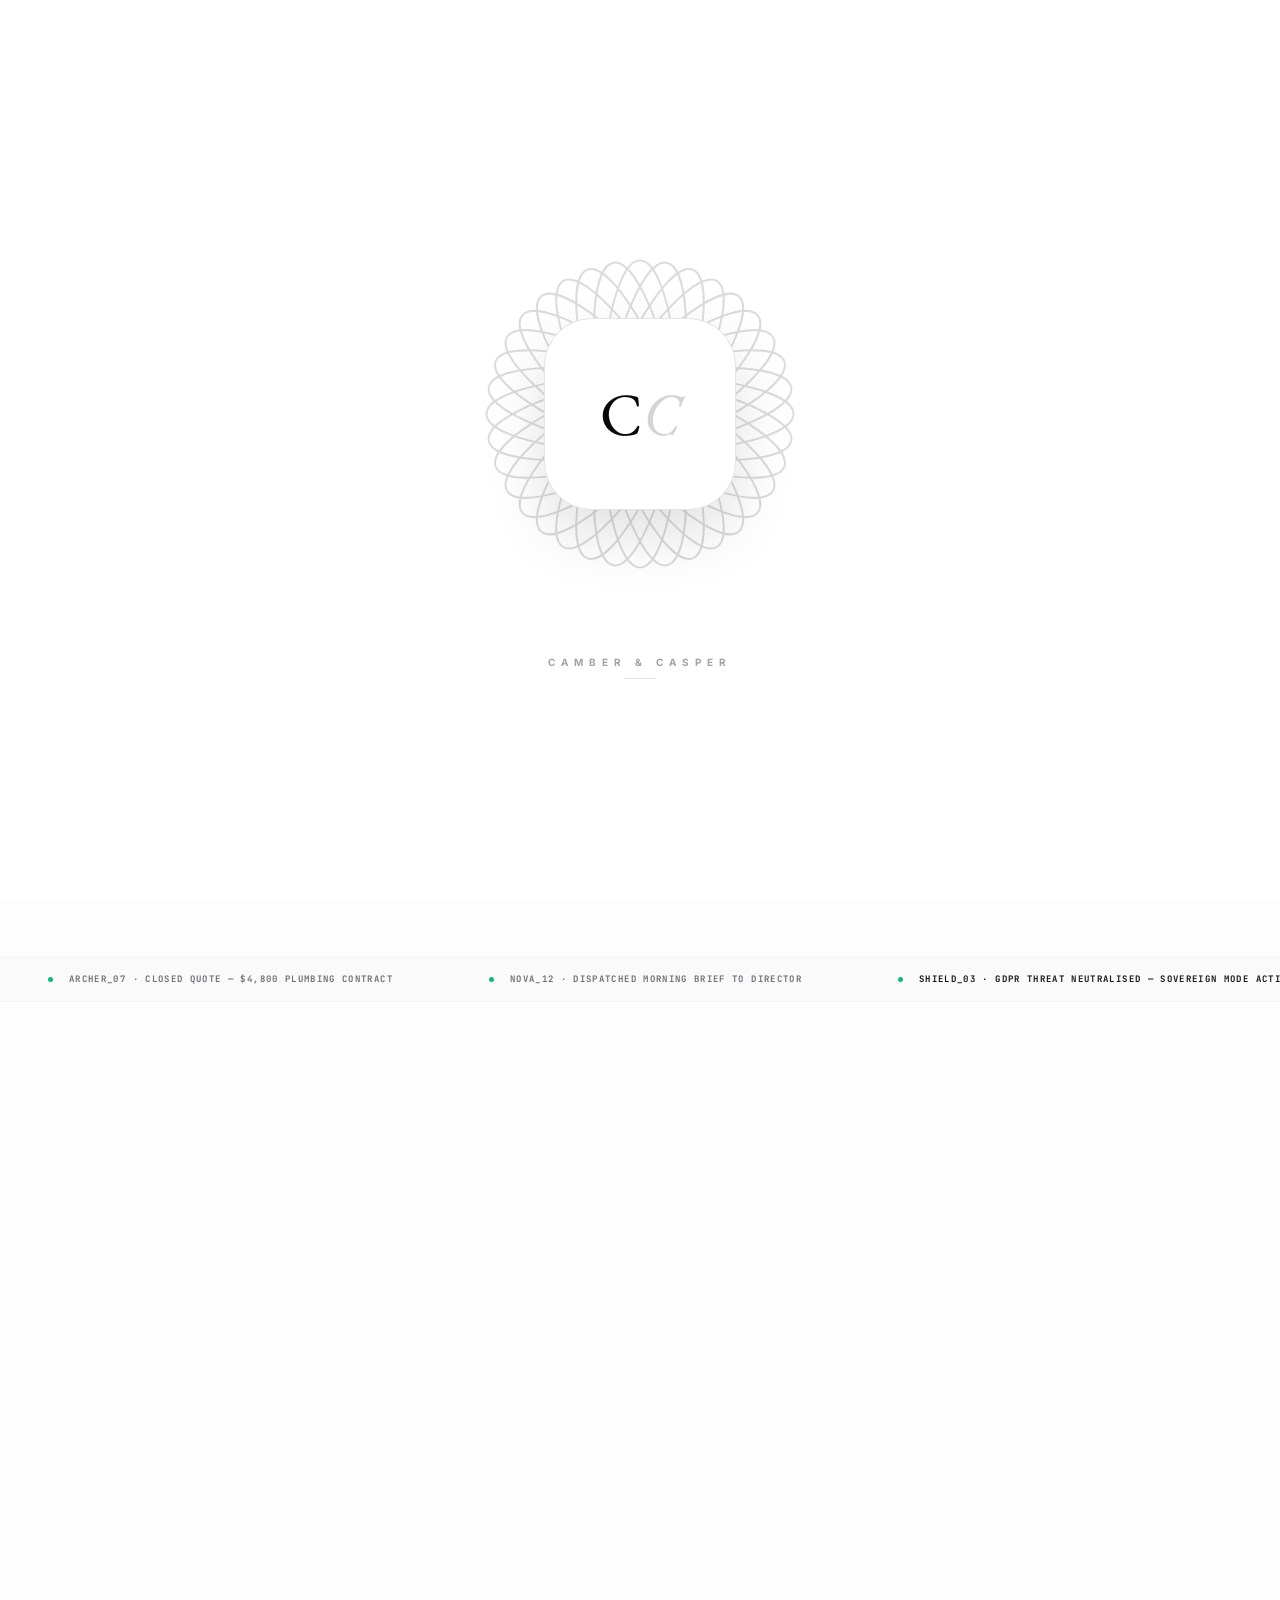
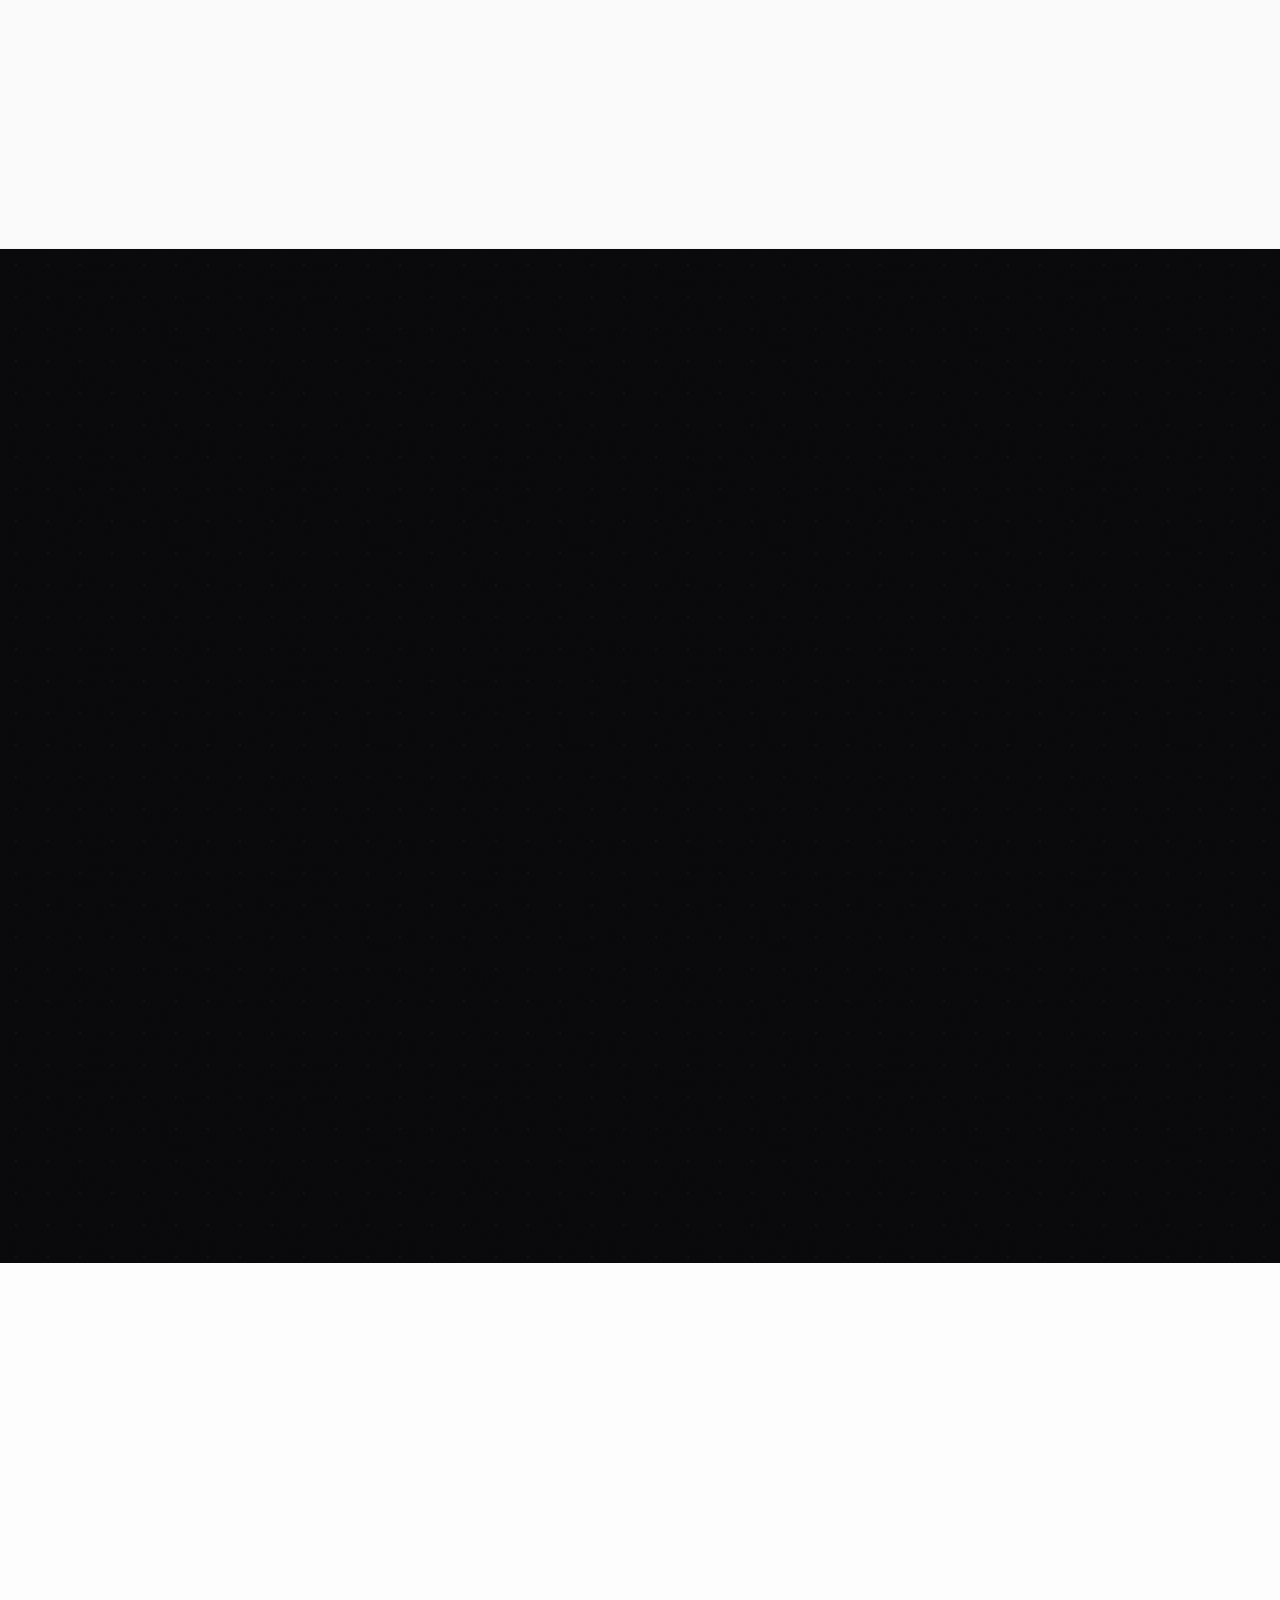
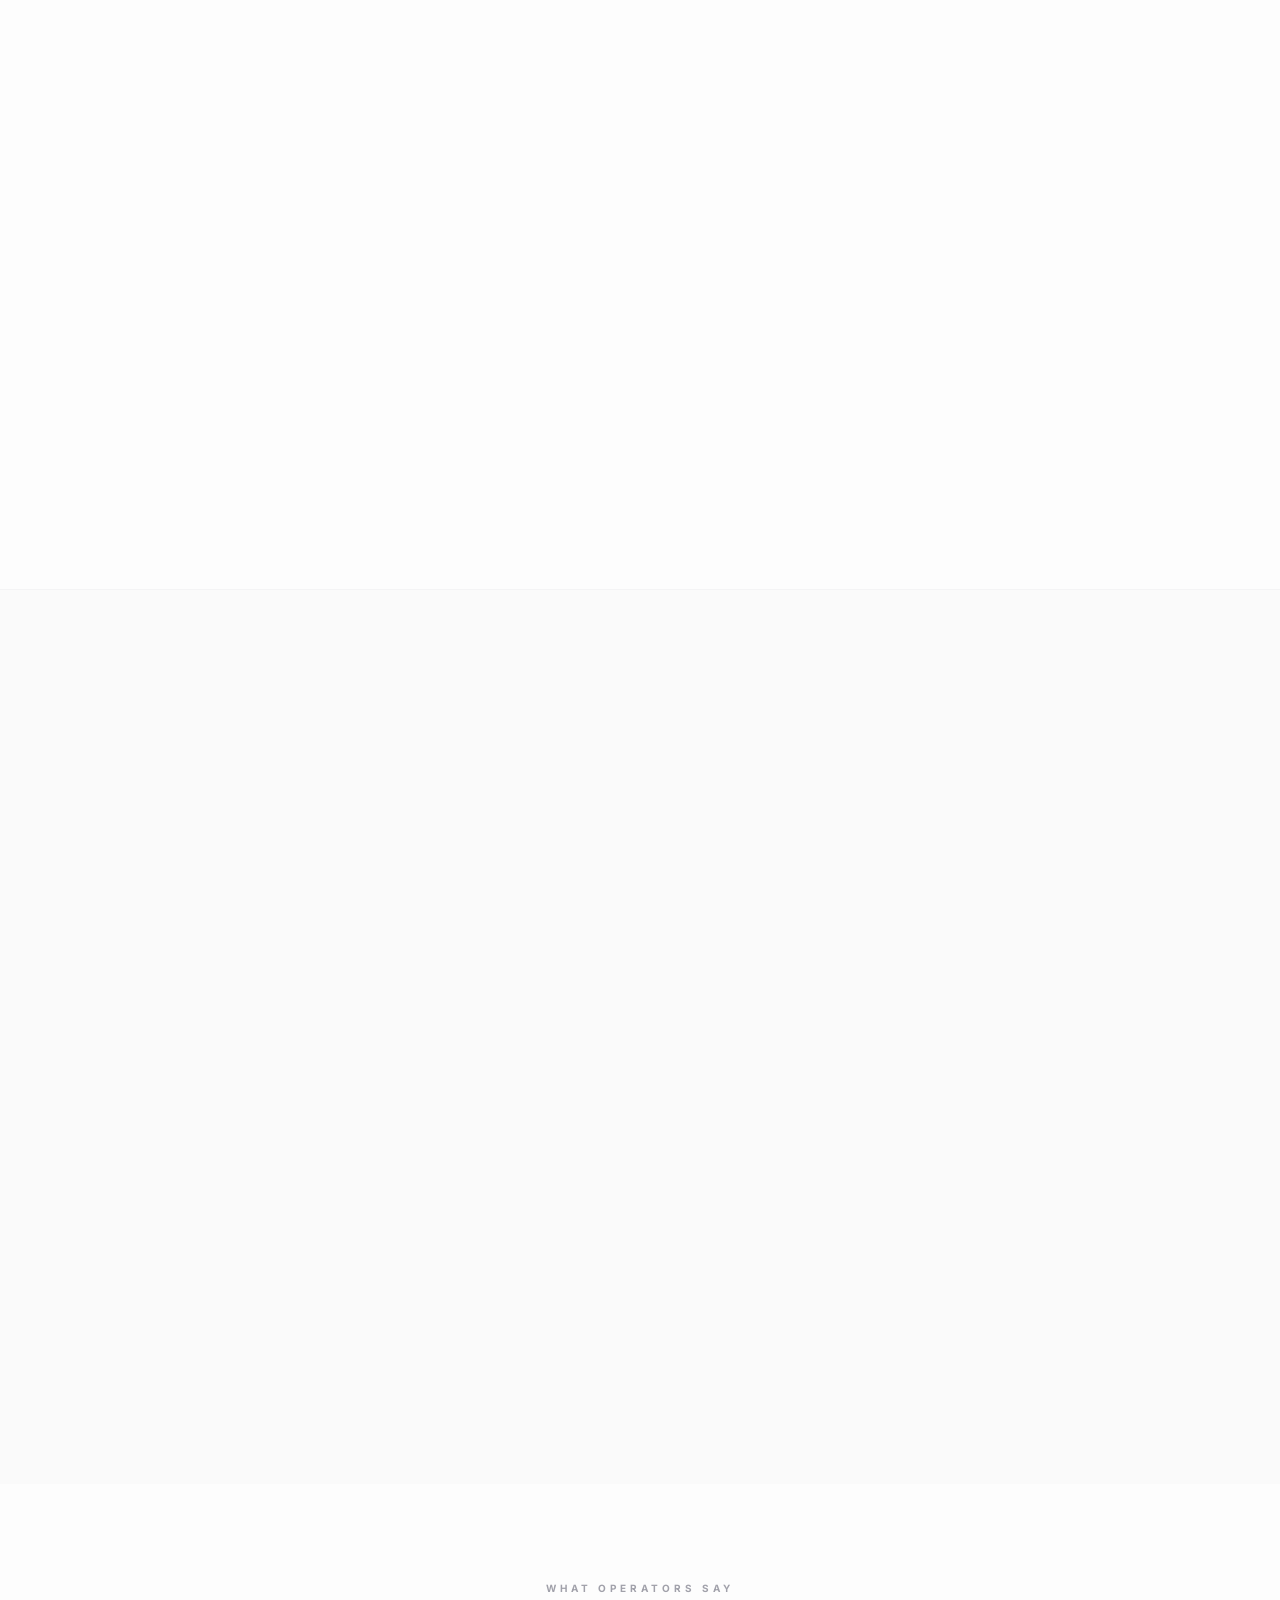
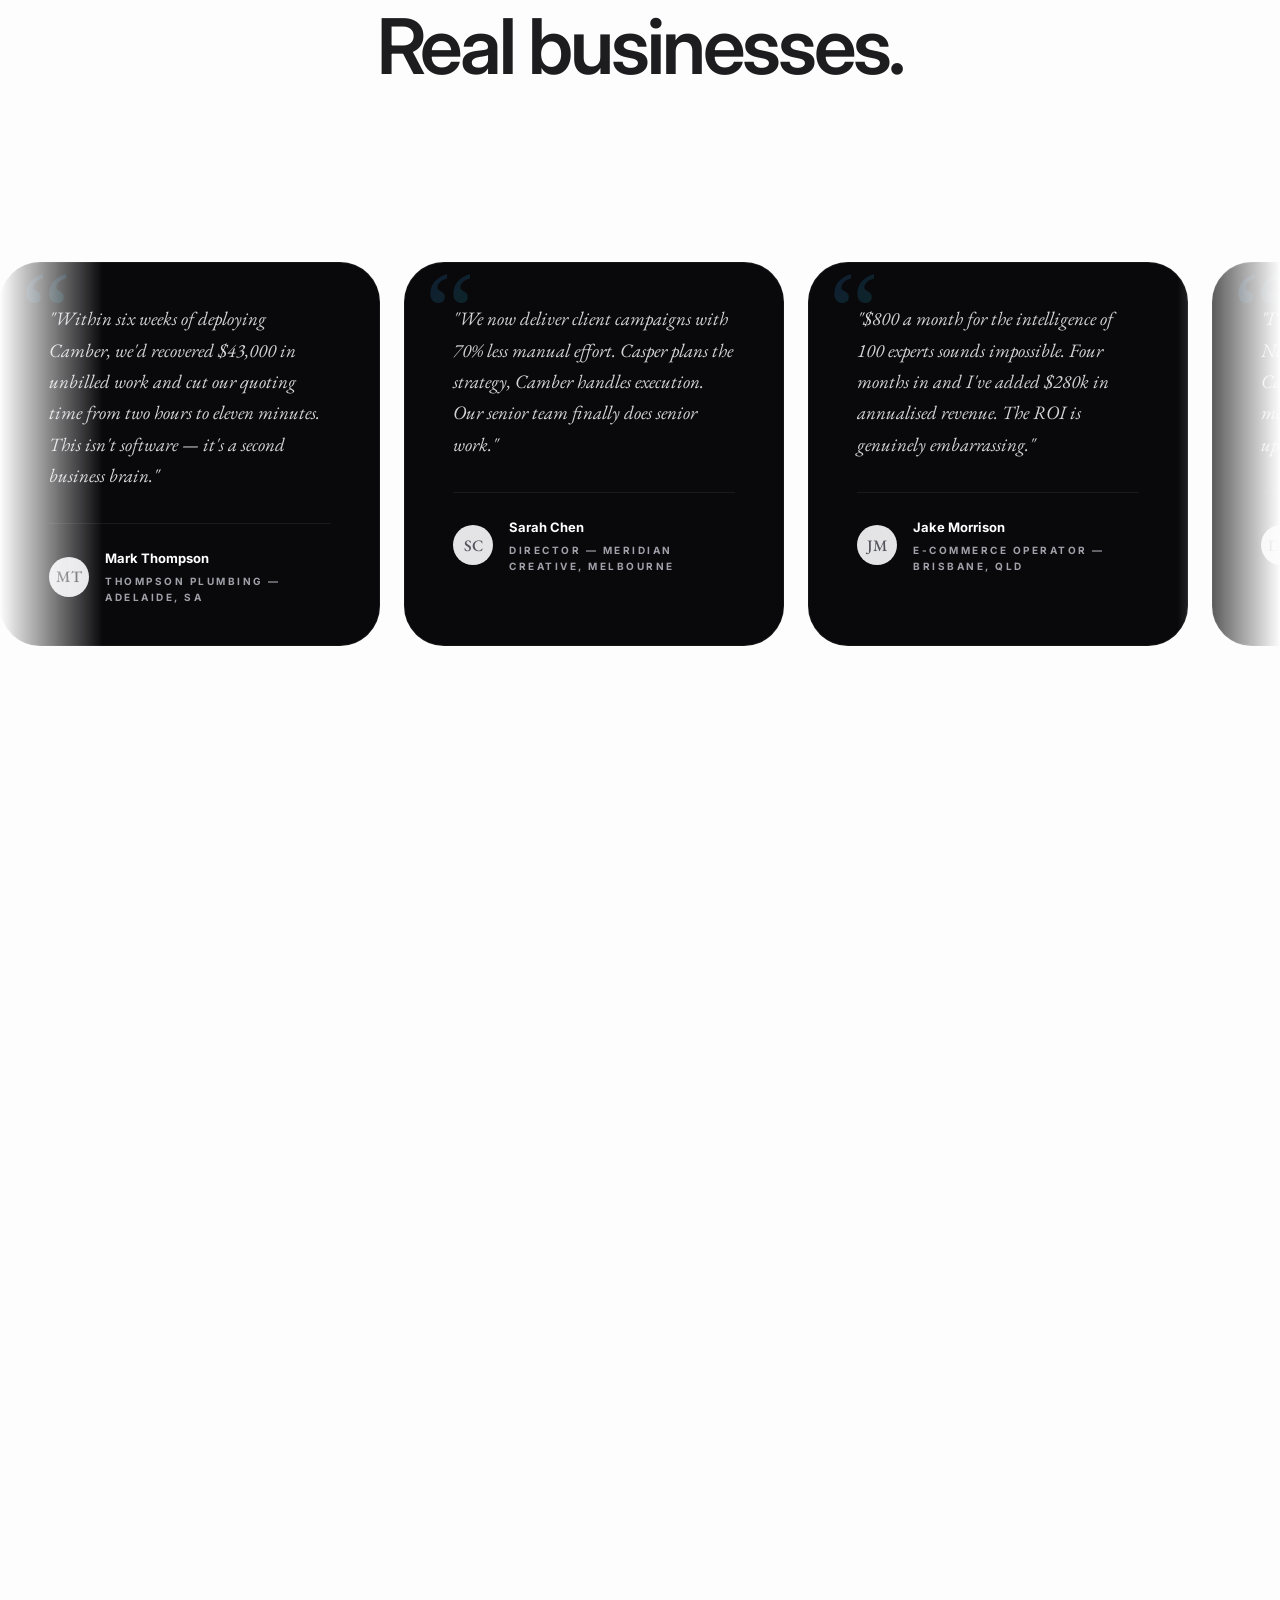
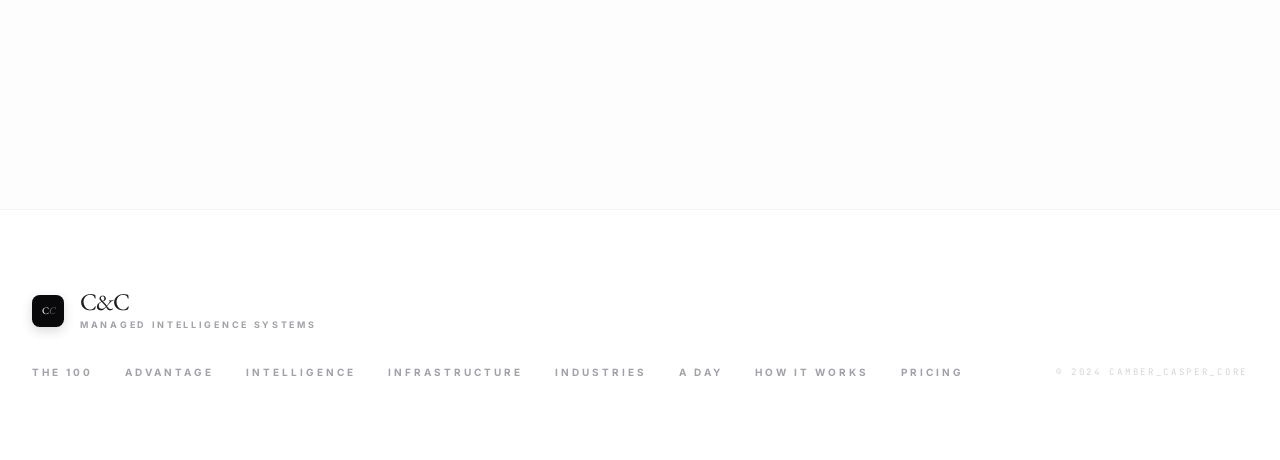
==== commit 2ad29661: "Premium features pass 14: badge pop entrance, text-label track-in, hero parallax, testimonial quote " ====
--- a/site/index.html
+++ b/site/index.html
@@ -451,7 +451,7 @@
     <section class="hero pt-40" style="position:relative;overflow:hidden;">
       <div class="hero-mesh"></div>
       <div class="reveal container-sm" style="max-width:72rem;position:relative;z-index:1;">
-        <div class="badge badge-light mb-8">
+        <div class="badge badge-light mb-8 cc-badge-pop">
           <svg width="14" height="14" viewBox="0 0 24 24" fill="none" stroke="currentColor" stroke-width="2">
             <rect x="4" y="4" width="16" height="16" rx="2" />
             <path d="M9 9h6v6H9z" />
@@ -479,8 +479,8 @@
           <a href="infrastructure.html" class="btn-secondary">The Ironbark Legacy</a>
         </div>
         <div style="display:flex;justify-content:center;gap:2rem;margin-top:2rem;">
-          <span class="text-label" style="color:var(--cc-zinc-300);">Response Time: 42 Seconds</span>
-          <span class="text-label" style="color:var(--cc-zinc-300);">100 Agents · $799/mo</span>
+          <span class="text-label cc-label-track" style="color:var(--cc-zinc-300);">Response Time: 42 Seconds</span>
+          <span class="text-label cc-label-track" style="color:var(--cc-zinc-300);">100 Agents · $799/mo</span>
         </div>
       </div>
     </section>
@@ -589,7 +589,7 @@
             <div class="dashboard-main">
               <div class="dashboard-main-top">
                 <div>
-                  <span class="text-label" style="color:var(--cc-zinc-400);">Executive Interface</span>
+                  <span class="text-label cc-label-track" style="color:var(--cc-zinc-400);">Executive Interface</span>
                   <h3 class="text-headline" style="margin-top:0.5rem;">Welcome back, Director.</h3>
                   <p style="color:var(--cc-zinc-400);font-weight:300;font-style:italic;margin-top:0.25rem;">Your
                     synthetic team has completed 1,402 actions since midnight.</p>
@@ -859,7 +859,7 @@
       <div class="container">
         <div class="reveal text-center mb-16">
           <p class="text-label" style="color:var(--cc-zinc-400);">The Force Multiplier</p>
-          <h2 class="text-display mt-4">100 Agents vs 1 Human.</h2>
+          <h2 class="text-display mt-4 cc-wipe-in">100 Agents vs 1 Human.</h2>
         </div>
         <div class="grid-2 reveal" data-delay="200">
           <!-- Competitor -->
--- a/site/css/styles.css
+++ b/site/css/styles.css
@@ -3000,3 +3000,143 @@
   50%      { box-shadow: 0 0 0 5px rgba(59,130,246,0.18); }
 }
 .nav-cta { animation: cc-nav-pulse 3.2s ease-in-out infinite; }
+
+/* ============================================================
+   PASS 13: MOUSE SPOTLIGHT · CLIP WIPE · STICKY BAR · UNDERLINE SWEEP
+   ============================================================ */
+
+/* Dark section mouse spotlight */
+.section-dark { position: relative; }
+.cc-spotlight-bg {
+  pointer-events: none;
+  position: absolute;
+  inset: 0;
+  z-index: 0;
+  background: radial-gradient(ellipse 520px 420px at 50% 50%, rgba(59,130,246,0.07) 0%, transparent 70%);
+  opacity: 0;
+  transition: opacity 0.6s ease;
+}
+.section-dark:hover .cc-spotlight-bg { opacity: 1; }
+
+/* Clip-path wipe-in */
+.cc-wipe-in {
+  clip-path: inset(0 100% 0 0);
+  opacity: 0;
+}
+.cc-wipe-in.cc-wipe-done {
+  animation: cc-wipe 0.8s cubic-bezier(0.4,0,0.2,1) forwards;
+}
+@keyframes cc-wipe {
+  from { clip-path: inset(0 100% 0 0); opacity: 1; }
+  to   { clip-path: inset(0 0%   0 0); opacity: 1; }
+}
+
+/* Sticky pricing bar */
+.cc-sticky-bar {
+  position: fixed;
+  bottom: -80px;
+  left: 50%;
+  transform: translateX(-50%);
+  z-index: 900;
+  display: flex;
+  align-items: center;
+  gap: 1.5rem;
+  background: rgba(9,9,11,0.85);
+  backdrop-filter: blur(16px);
+  border: 1px solid rgba(255,255,255,0.08);
+  border-radius: 9999px;
+  padding: 0.75rem 1.25rem 0.75rem 1.75rem;
+  transition: bottom 0.4s cubic-bezier(0.4,0,0.2,1);
+  white-space: nowrap;
+}
+.cc-sticky-bar.cc-bar-visible { bottom: 1.75rem; }
+.cc-sticky-bar .cc-bar-price {
+  font-weight: 800;
+  font-size: 1rem;
+  color: white;
+  letter-spacing: -0.02em;
+}
+.cc-sticky-bar .cc-bar-label {
+  font-size: 0.75rem;
+  color: var(--cc-zinc-400);
+  margin-left: -0.75rem;
+}
+.cc-sticky-bar .btn-primary {
+  font-size: 0.8125rem;
+  padding: 0.5rem 1.25rem;
+  border-radius: 9999px;
+}
+
+/* Nav link hover sweep underline */
+.nav-links a {
+  position: relative;
+}
+.nav-links a::after {
+  content: '';
+  position: absolute;
+  bottom: -2px; left: 0;
+  width: 0; height: 1px;
+  background: linear-gradient(90deg, var(--cc-blue-500), var(--cc-emerald-500));
+  transition: width 0.28s ease;
+}
+.nav-links a:hover::after { width: 100%; }
+
+/* ============================================================
+   PASS 14: BADGE POP · LABEL TRACK-IN · HERO PARALLAX · QUOTE GLYPH
+   ============================================================ */
+
+/* Badge pop entrance */
+.cc-badge-pop {
+  opacity: 0;
+  transform: scale(0.7);
+}
+.cc-badge-pop.cc-badge-popped {
+  animation: cc-badge-pop-anim 0.5s cubic-bezier(0.34,1.56,0.64,1) forwards;
+}
+@keyframes cc-badge-pop-anim {
+  from { opacity: 0; transform: scale(0.7); }
+  to   { opacity: 1; transform: scale(1); }
+}
+
+/* Text-label tracking expand */
+.cc-label-track {
+  letter-spacing: 0.02em;
+  opacity: 0;
+  transition: letter-spacing 0.7s ease, opacity 0.5s ease;
+}
+.cc-label-track.cc-label-tracked {
+  letter-spacing: 0.25em;
+  opacity: 1;
+}
+
+/* Hero mesh parallax holder */
+.hero-mesh { will-change: transform; }
+
+/* Testimonial decorative quote glyph */
+.cc-testimonial-card {
+  position: relative;
+  overflow: hidden;
+}
+.cc-testimonial-card::before {
+  content: '\201C';
+  position: absolute;
+  top: -0.5rem;
+  left: 1.25rem;
+  font-size: 7rem;
+  line-height: 1;
+  font-family: Georgia, serif;
+  background: linear-gradient(135deg, var(--cc-blue-500) 0%, var(--cc-emerald-500) 100%);
+  -webkit-background-clip: text;
+  -webkit-text-fill-color: transparent;
+  background-clip: text;
+  opacity: 0.18;
+  pointer-events: none;
+  z-index: 0;
+}
+
+/* Focus-visible polish */
+:focus-visible {
+  outline: 2px solid var(--cc-blue-500);
+  outline-offset: 3px;
+  border-radius: 4px;
+}
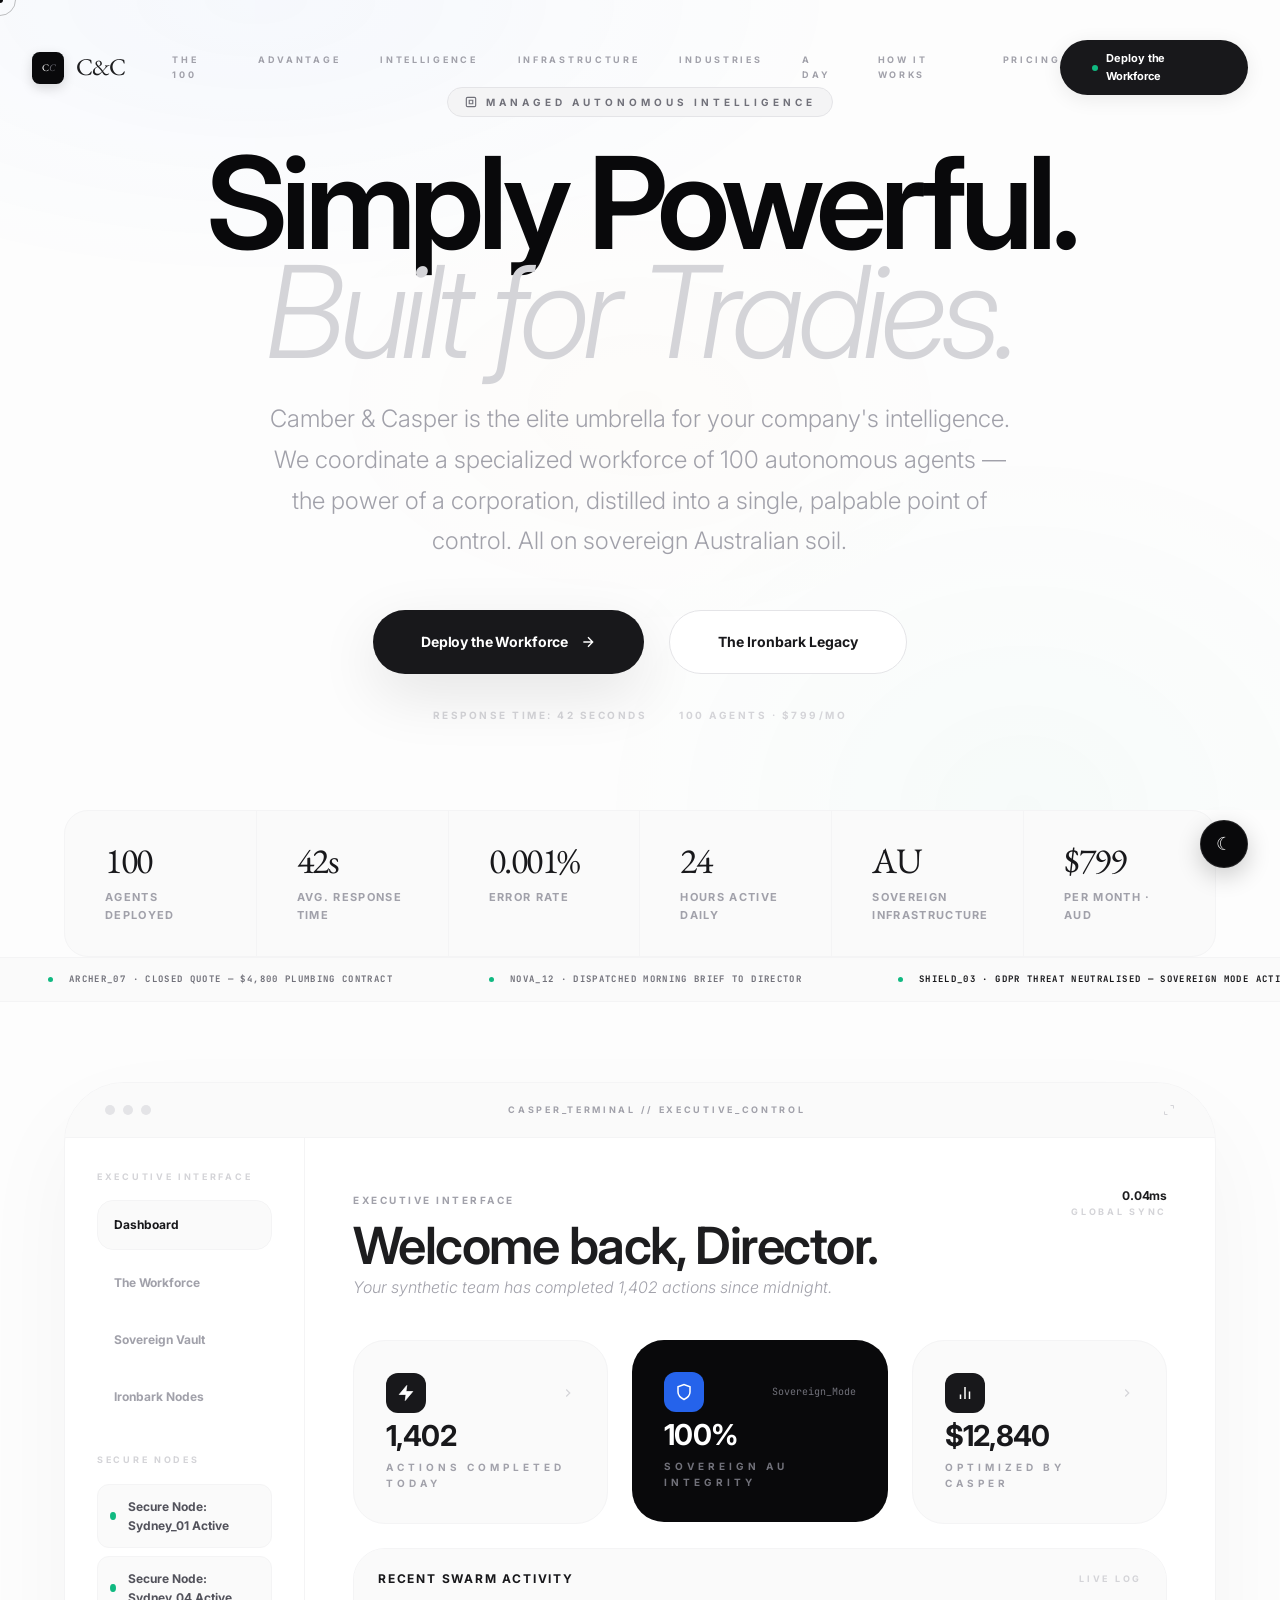
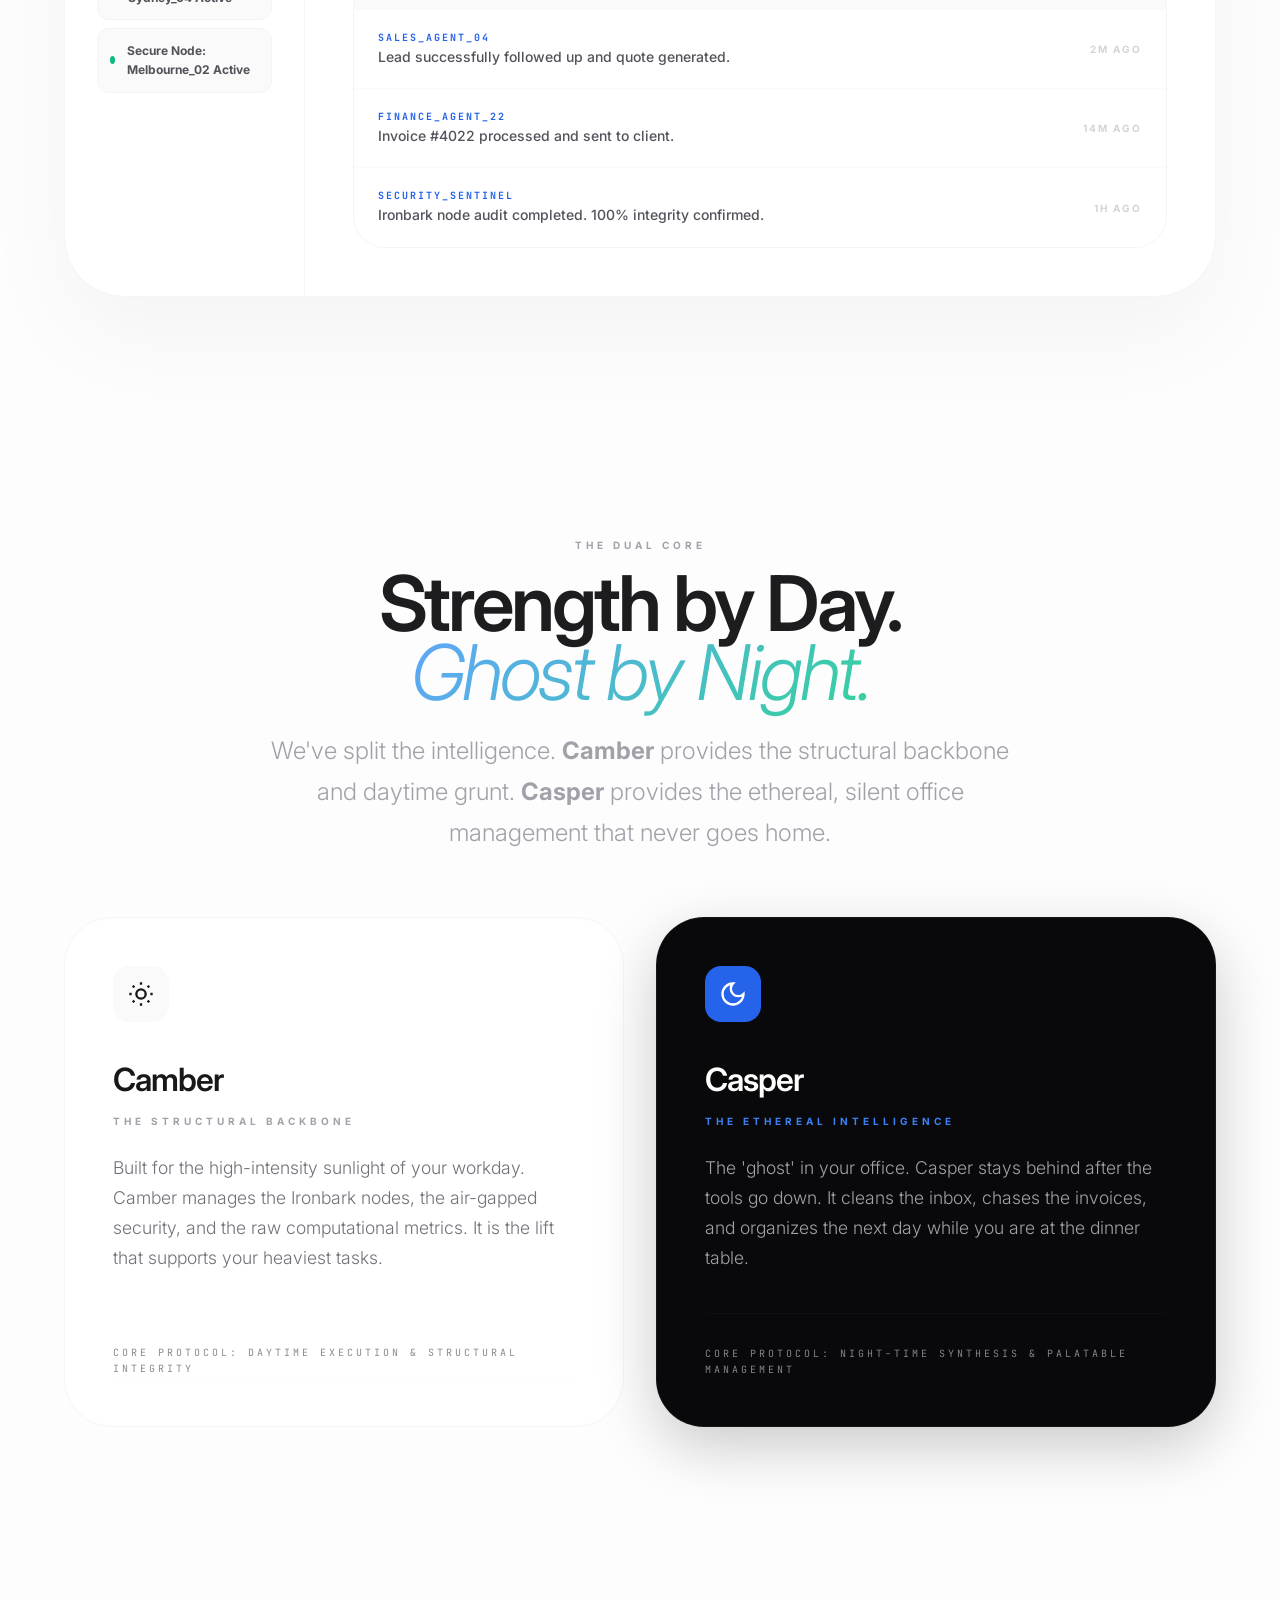
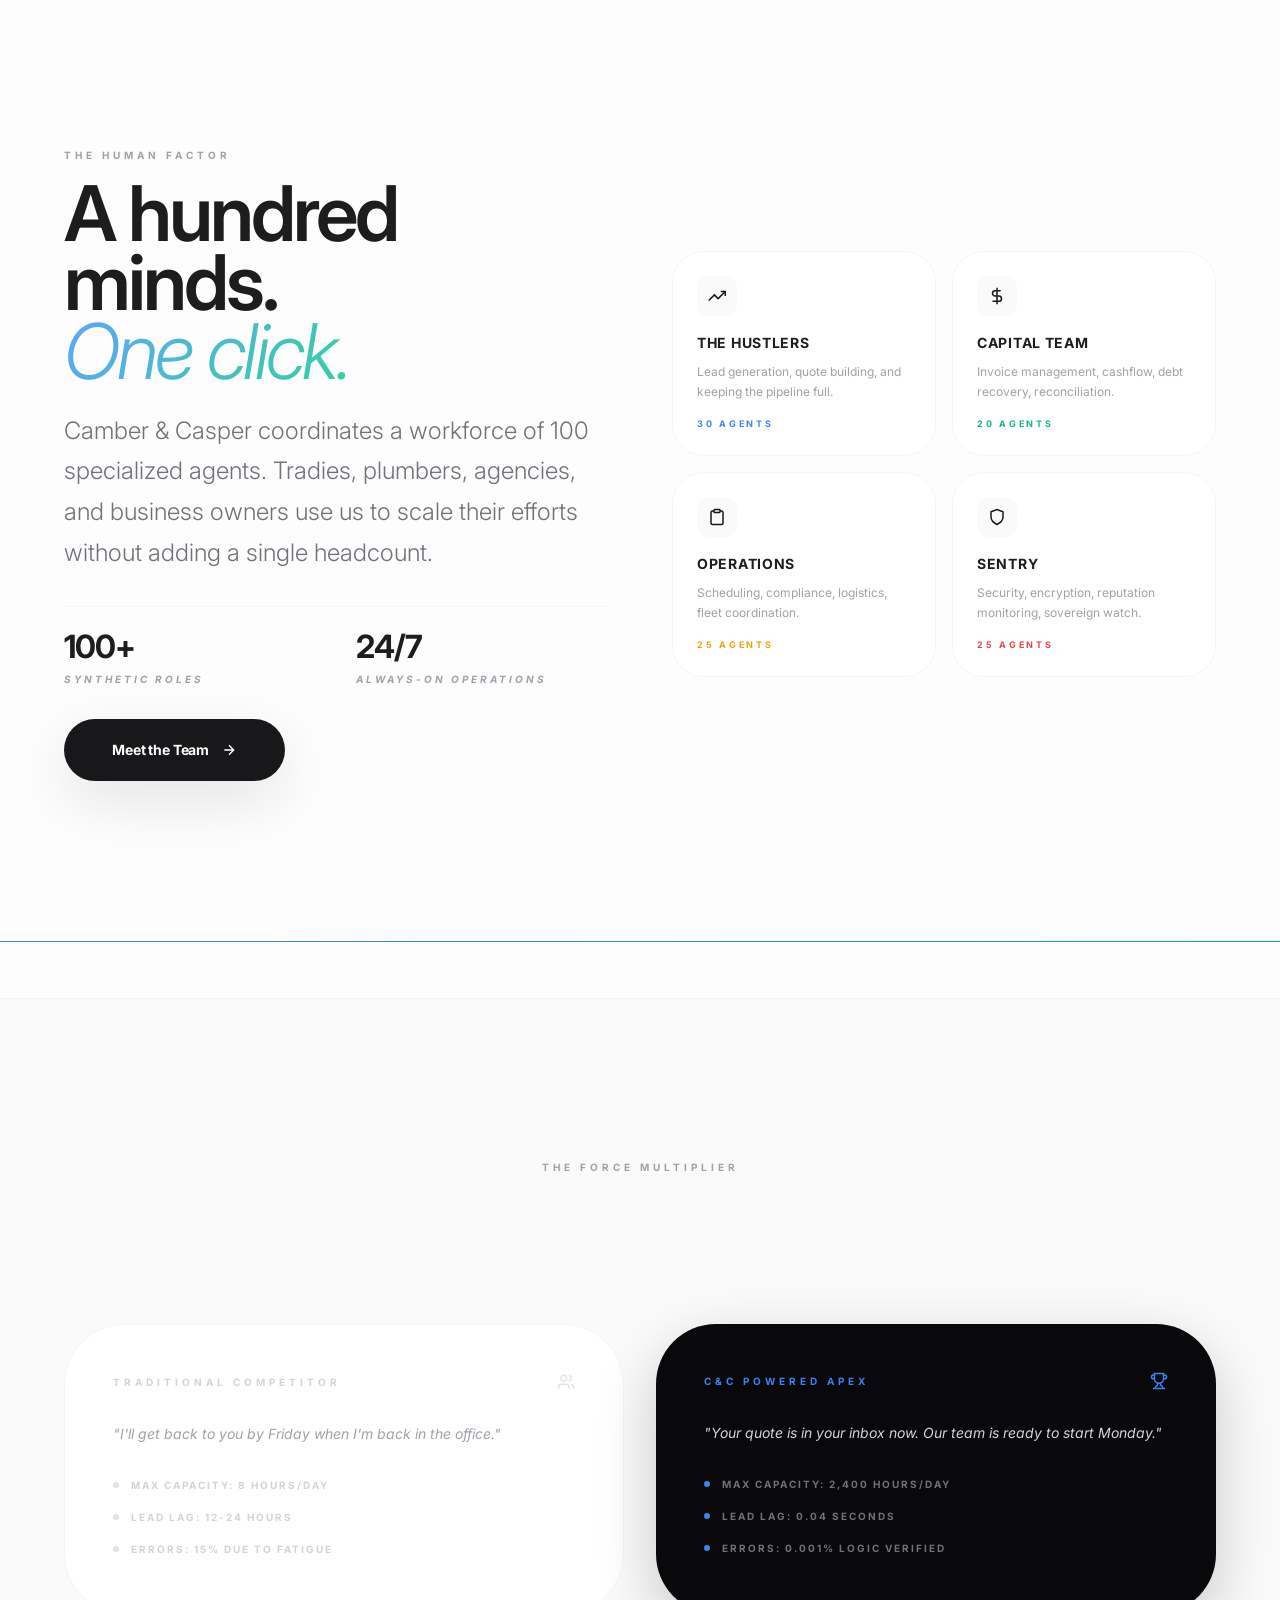
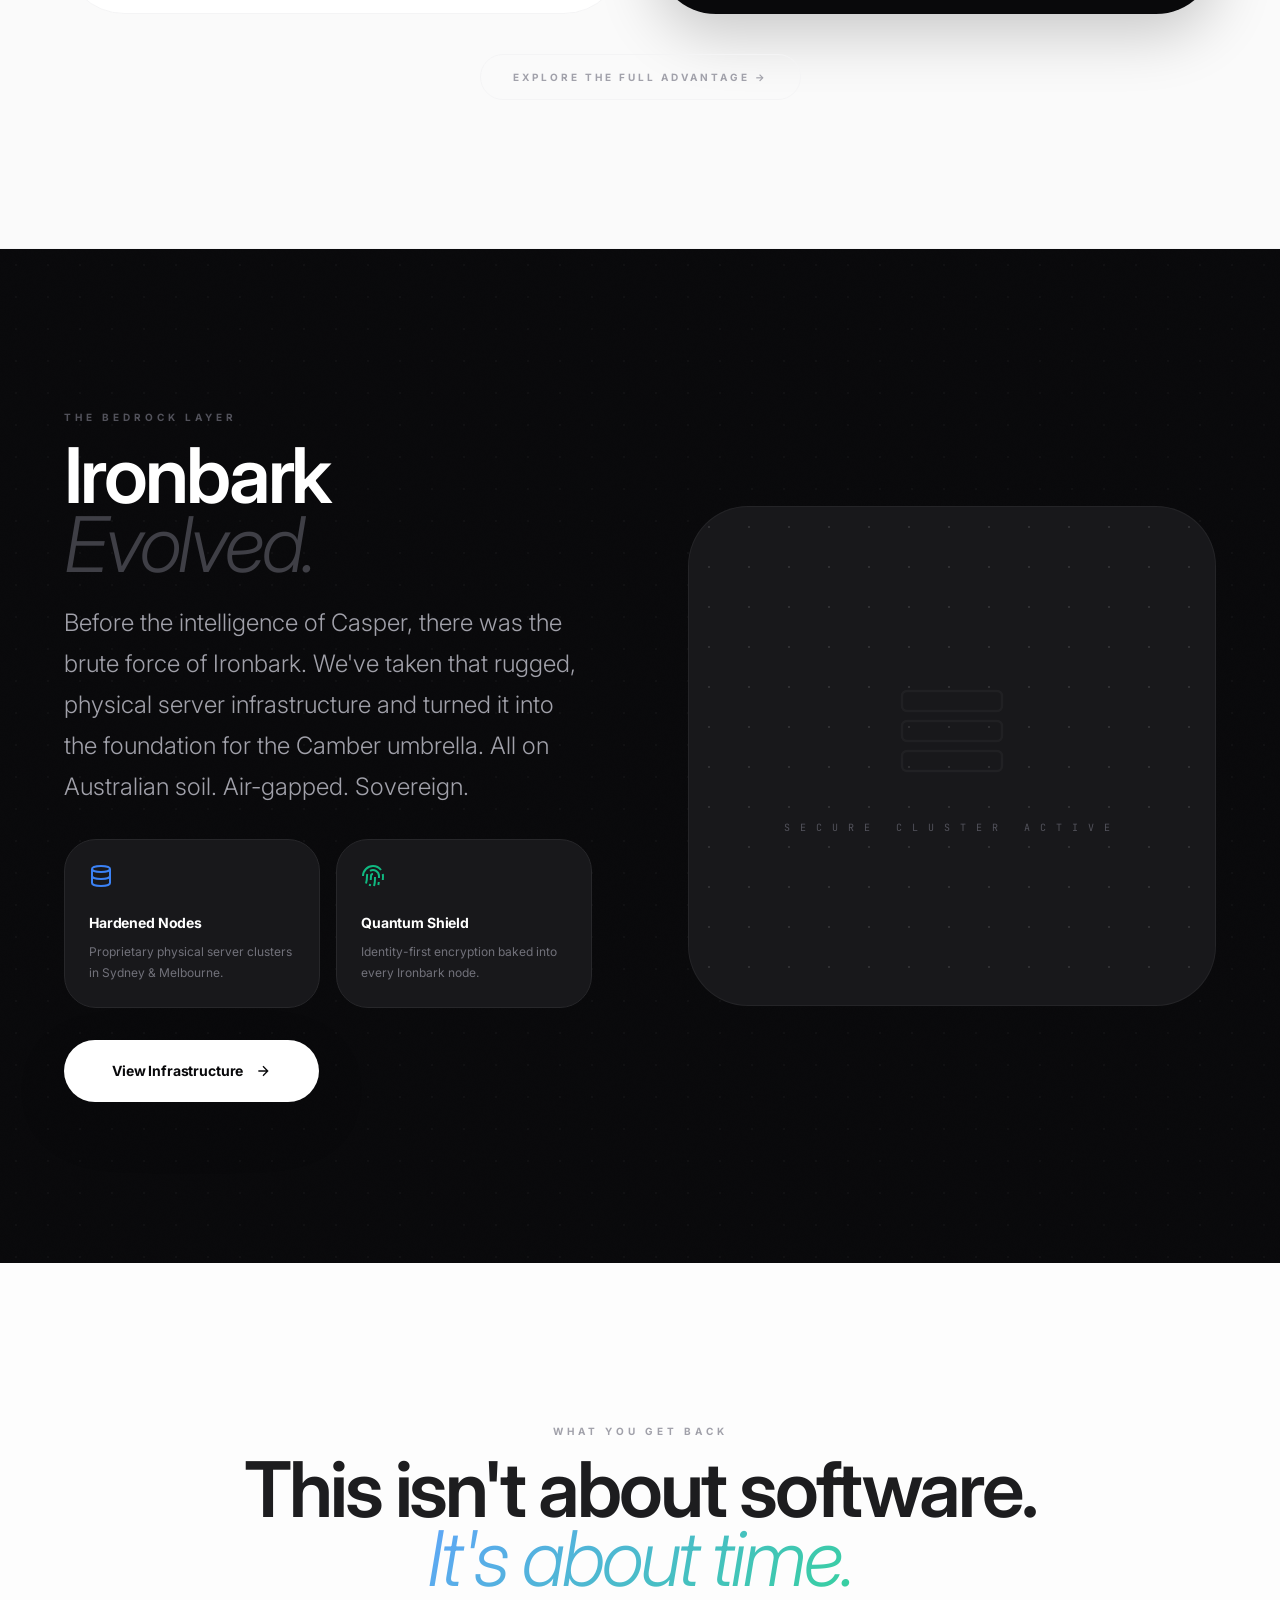
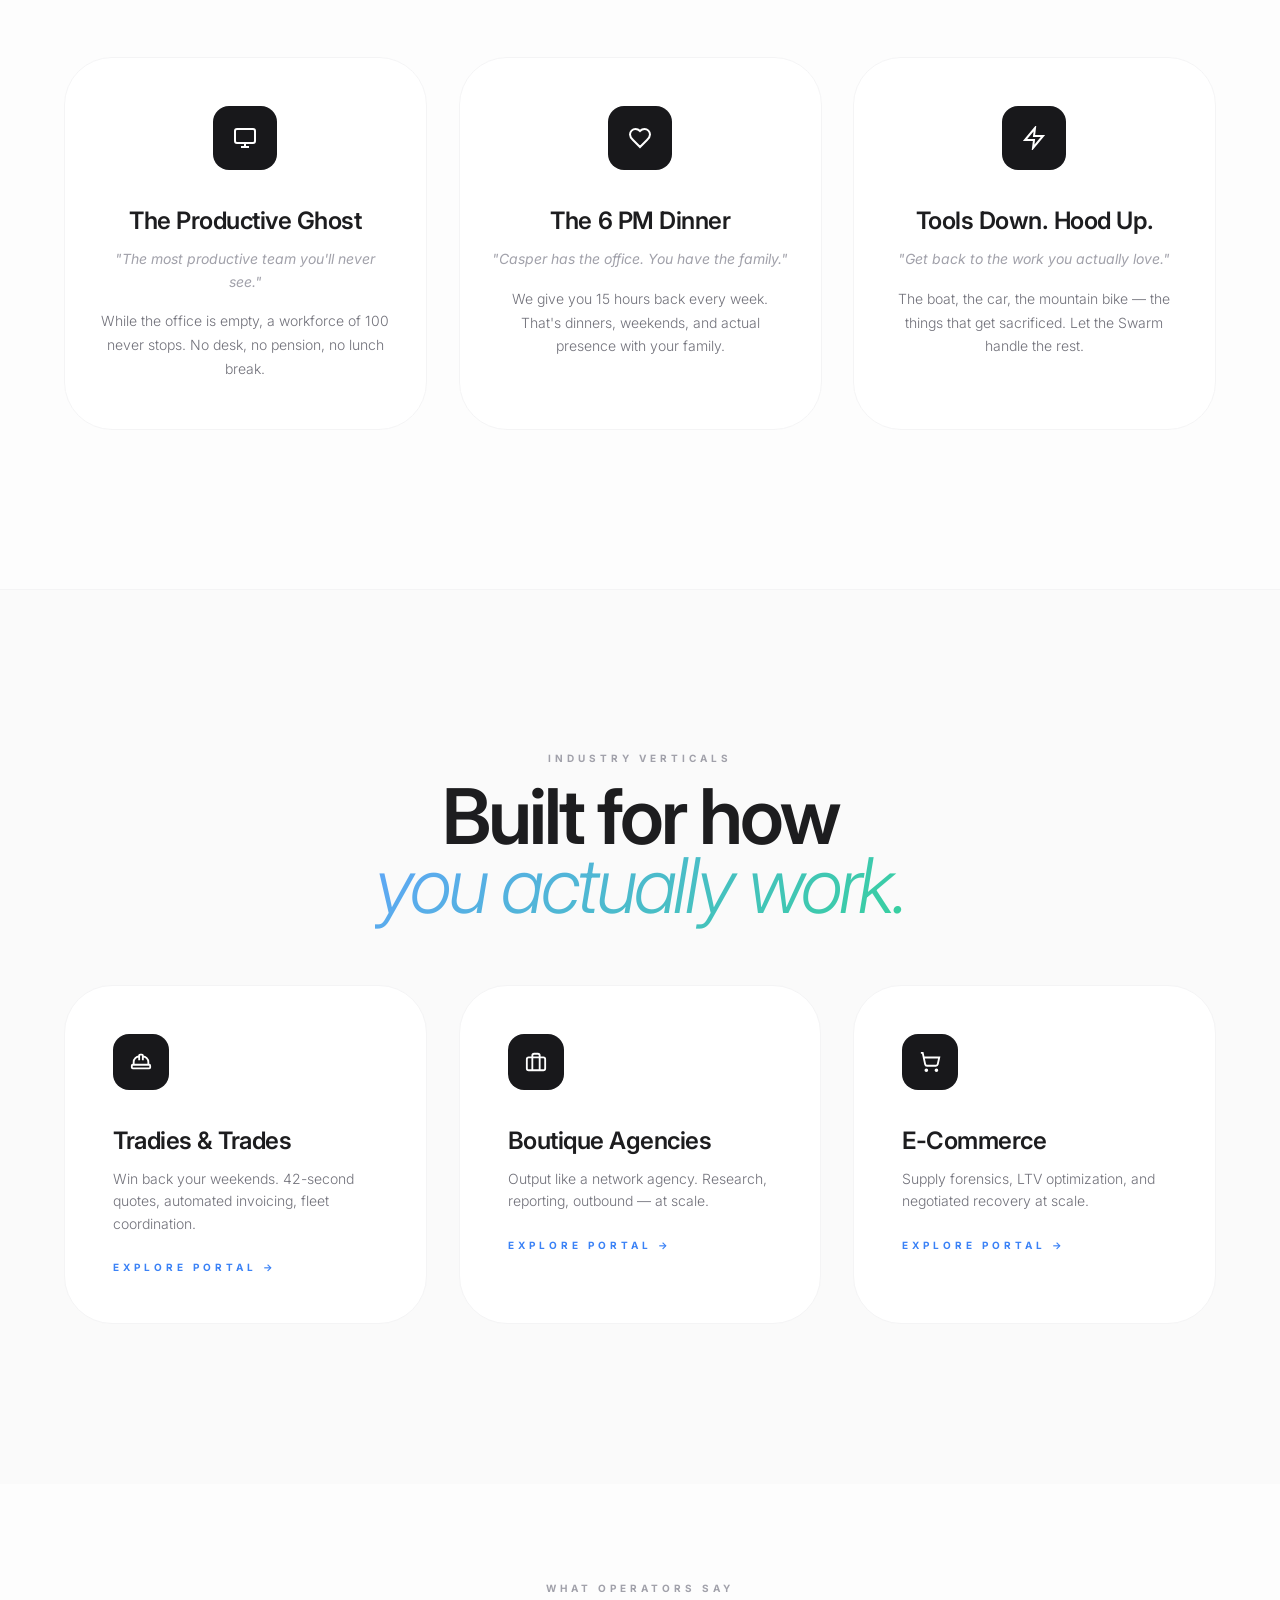
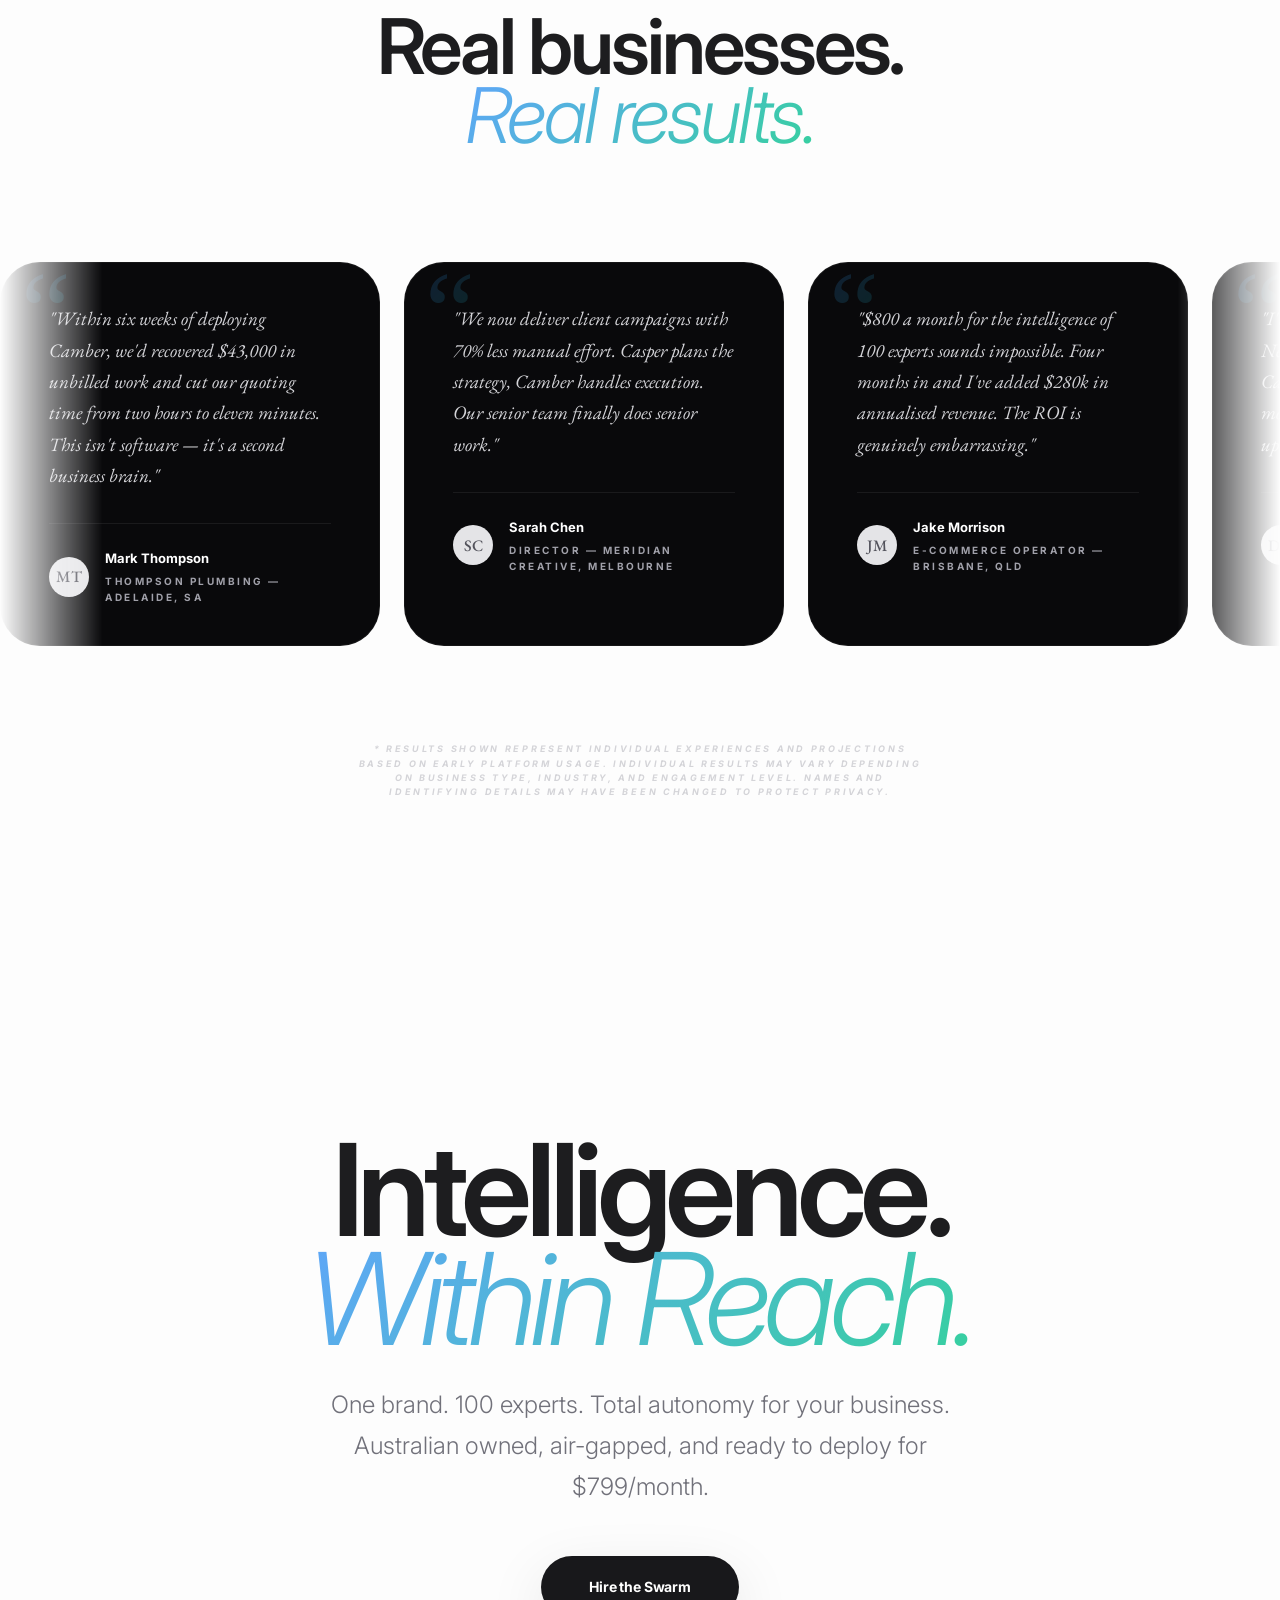
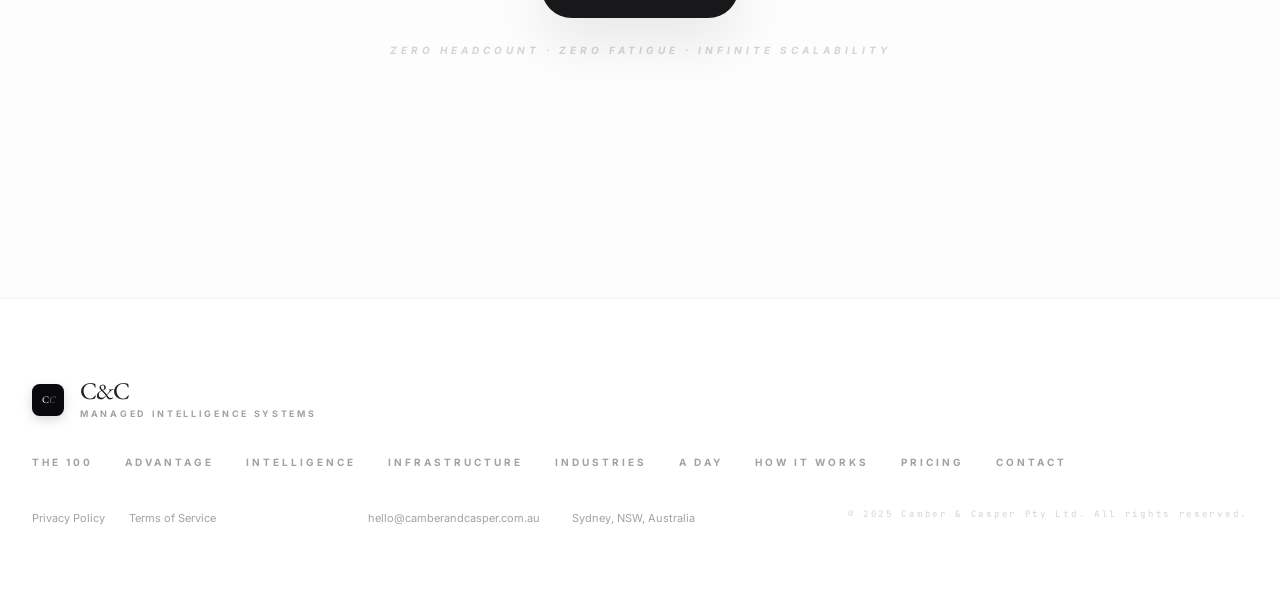
==== commit afaa490c: "Fix CSS (missing vars, cursor a11y, reduced-motion), JS (dedup, splash, ARIA), update footers, add s" ====
--- a/site/index.html
+++ b/site/index.html
@@ -8,12 +8,16 @@
   <meta name="description"
     content="100 autonomous AI agents managing your business 24/7 on sovereign Australian infrastructure. The unfair advantage for tradies, agencies, and modern businesses.">
   <link rel="icon" href="favicon.svg" type="image/svg+xml">
+  <link rel="manifest" href="manifest.json">
+  <link rel="canonical" href="https://camberandcasper.com.au/">
   <!-- Open Graph -->
   <meta property="og:title" content="Camber &amp; Casper — Simply Powerful. Engineered for Command.">
   <meta property="og:description"
     content="100 autonomous AI agents managing your business 24/7 on sovereign Australian infrastructure. $799/month.">
   <meta property="og:type" content="website">
   <meta property="og:url" content="https://camberandcasper.com.au/">
+  <meta property="og:image" content="https://camberandcasper.com.au/og-image.png">
+  <meta name="twitter:image" content="https://camberandcasper.com.au/og-image.png">
   <meta name="twitter:card" content="summary_large_image">
   <meta name="twitter:title" content="Camber &amp; Casper — Simply Powerful. Engineered for Command.">
   <meta name="twitter:description" content="100 autonomous AI agents. Sovereign Australian infrastructure. $799/month.">
@@ -22,6 +26,32 @@
     href="https://fonts.googleapis.com/css2?family=EB+Garamond:ital,wght@0,400;0,500;1,400&family=Inter:wght@300;400;500;600;700;800&family=JetBrains+Mono:wght@400;700&display=swap"
     rel="stylesheet">
   <link rel="stylesheet" href="css/styles.css">
+  <script type="application/ld+json">
+  {
+    "@context": "https://schema.org",
+    "@type": "Organization",
+    "name": "Camber & Casper",
+    "alternateName": "C&C",
+    "url": "https://camberandcasper.com.au",
+    "description": "100 autonomous AI agents managing your business 24/7 on sovereign Australian infrastructure.",
+    "email": "hello@camberandcasper.com.au",
+    "address": {
+      "@type": "PostalAddress",
+      "addressLocality": "Sydney",
+      "addressRegion": "NSW",
+      "addressCountry": "AU"
+    },
+    "offers": {
+      "@type": "Offer",
+      "name": "C&C Managed Intelligence Platform",
+      "price": "799",
+      "priceCurrency": "AUD",
+      "priceValidUntil": "2026-12-31",
+      "description": "100 autonomous AI agents on sovereign Australian infrastructure. No lock-in contracts.",
+      "url": "https://camberandcasper.com.au/pricing.html"
+    }
+  }
+  </script>
   <style>
     /* Page-specific hero enhancements */
     .hero {
@@ -403,7 +433,7 @@
   </div>
 
   <!-- NAVIGATION — synthesized from all files -->
-  <nav class="nav" id="nav">
+  <nav class="nav" id="nav" role="navigation" aria-label="Main navigation">
     <div class="nav-inner">
       <div style="display:flex;align-items:center;gap:3rem;">
         <a href="index.html" class="nav-logo">
@@ -422,14 +452,14 @@
         </div>
       </div>
       <div style="display:flex;align-items:center;gap:1rem;">
-        <a href="pricing.html" class="nav-cta">Deploy the Workforce</a>
-        <button class="mobile-menu-btn" aria-label="Menu"><span></span><span></span><span></span></button>
+        <a href="contact.html" class="nav-cta">Deploy the Workforce</a>
+        <button class="mobile-menu-btn" aria-label="Open navigation menu" aria-expanded="false"><span></span><span></span><span></span></button>
       </div>
     </div>
   </nav>
 
   <!-- MOBILE MENU PANEL -->
-  <div class="mobile-menu">
+  <div class="mobile-menu" role="navigation" aria-label="Mobile navigation">
     <a href="index.html">Home</a>
     <a href="workforce.html">The 100</a>
     <a href="advantage.html">Advantage</a>
@@ -438,7 +468,7 @@
     <a href="industries.html">Industries</a>
     <a href="day.html">A Day in Command</a>
     <a href="launch.html">How It Works</a>
-    <a href="pricing.html" class="nav-cta">Deploy the Workforce</a>
+    <a href="contact.html" class="nav-cta">Deploy the Workforce</a>
   </div>
 
   <main id="main">
@@ -1270,6 +1300,11 @@
           </div>
         </div><!-- /track -->
       </div><!-- /wrap -->
+      <div class="container text-center mt-8">
+        <p class="text-micro" style="color:var(--cc-zinc-300);font-style:italic;max-width:36rem;margin:0 auto;">
+          * Results shown represent individual experiences and projections based on early platform usage. Individual results may vary depending on business type, industry, and engagement level. Names and identifying details may have been changed to protect privacy.
+        </p>
+      </div>
     </section>
 
     <!-- ============================================
@@ -1293,7 +1328,7 @@
   </main>
 
   <!-- FOOTER — synthesized from all files -->
-  <footer class="footer">
+  <footer class="footer" role="contentinfo">
     <div class="footer-inner">
       <div class="footer-brand">
         <div class="nav-logo-mark">C<span style="color:var(--cc-zinc-500);font-style:italic;">C</span></div>
@@ -1313,8 +1348,17 @@
         <a href="day.html">A Day</a>
         <a href="launch.html">How It Works</a>
         <a href="pricing.html">Pricing</a>
-      </div>
-      <div class="footer-copy">© 2024 CAMBER_CASPER_CORE</div>
+        <a href="contact.html">Contact</a>
+      </div>
+      <div class="footer-legal">
+        <a href="privacy.html">Privacy Policy</a>
+        <a href="terms.html">Terms of Service</a>
+      </div>
+      <div class="footer-contact">
+        <span>hello@camberandcasper.com.au</span>
+        <span>Sydney, NSW, Australia</span>
+      </div>
+      <div class="footer-copy">&copy; 2025 Camber &amp; Casper Pty Ltd. All rights reserved.</div>
     </div>
   </footer>
 
--- a/site/css/styles.css
+++ b/site/css/styles.css
@@ -26,8 +26,14 @@
   --font-serif: 'EB Garamond', Georgia, serif;
   --font-sans: 'Inter', -apple-system, BlinkMacSystemFont, sans-serif;
   --font-mono: 'JetBrains Mono', 'SF Mono', monospace;
+  --cc-blue-400: #60a5fa;
+  --cc-emerald-400: #34d399;
+  --cc-emerald-300: #6ee7b7;
+  --cc-amber-400: #fbbf24;
+  --cc-amber-300: #fcd34d;
   --radius-pill: 9999px;
   --radius-card: 48px;
+  --radius-2xl: 24px;
   --radius-lg: 32px;
   --radius-md: 24px;
   --radius-sm: 16px;
@@ -1260,6 +1266,39 @@
   letter-spacing: 0.3em;
 }
 
+.footer-legal {
+  display: flex;
+  gap: 1.5rem;
+  margin-top: 0.5rem;
+}
+
+.footer-legal a {
+  font-size: 0.6875rem;
+  color: var(--cc-zinc-400);
+  text-decoration: none;
+  transition: color 0.2s;
+}
+
+.footer-legal a:hover {
+  color: var(--cc-zinc-600);
+}
+
+.footer-contact {
+  display: flex;
+  gap: 2rem;
+  margin-top: 0.5rem;
+  font-size: 0.6875rem;
+  color: var(--cc-zinc-400);
+}
+
+[data-theme="casper"] .footer-legal a {
+  color: var(--cc-zinc-600);
+}
+
+[data-theme="casper"] .footer-legal a:hover {
+  color: var(--cc-zinc-400);
+}
+
 .footer-dark {
   background: var(--cc-zinc-950);
   border-top: 1px solid rgba(255, 255, 255, 0.05);
@@ -1387,18 +1426,33 @@
 }
 
 /* --- CUSTOM CURSOR --- */
-*,
-*::before,
-*::after {
-  cursor: none !important;
+/* Only hide cursor on interactive elements where custom cursor enhances UX */
+a,
+button,
+[role="button"],
+.tilt-card,
+.cc-tilt,
+.cc-spotlight-card {
+  cursor: none;
 }
 
 @media (hover: none) {
-
-  *,
-  *::before,
-  *::after {
-    cursor: auto !important;
+  a,
+  button,
+  [role="button"],
+  .tilt-card,
+  .cc-tilt,
+  .cc-spotlight-card {
+    cursor: auto;
+  }
+}
+
+/* Respect reduced-motion preference */
+@media (prefers-reduced-motion: reduce) {
+  *, *::before, *::after {
+    animation-duration: 0.01ms !important;
+    animation-iteration-count: 1 !important;
+    transition-duration: 0.01ms !important;
   }
 }
 
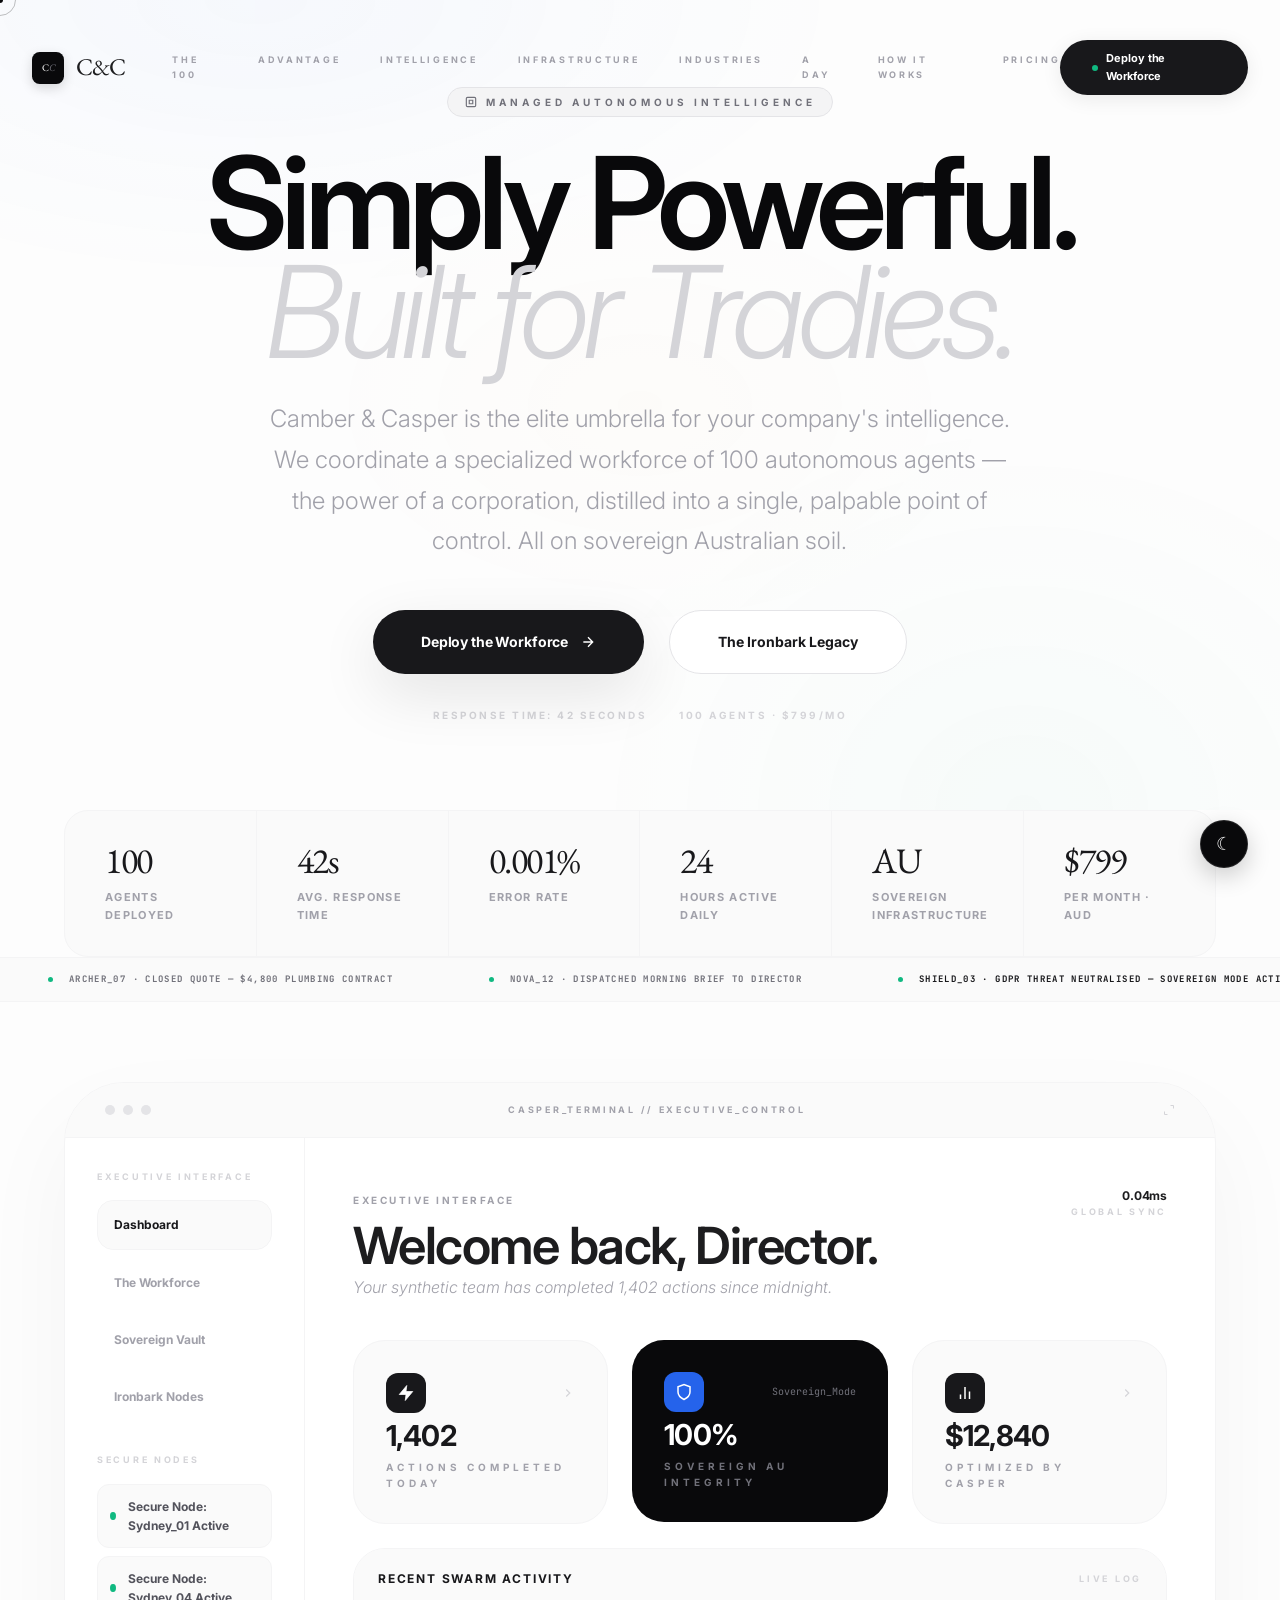
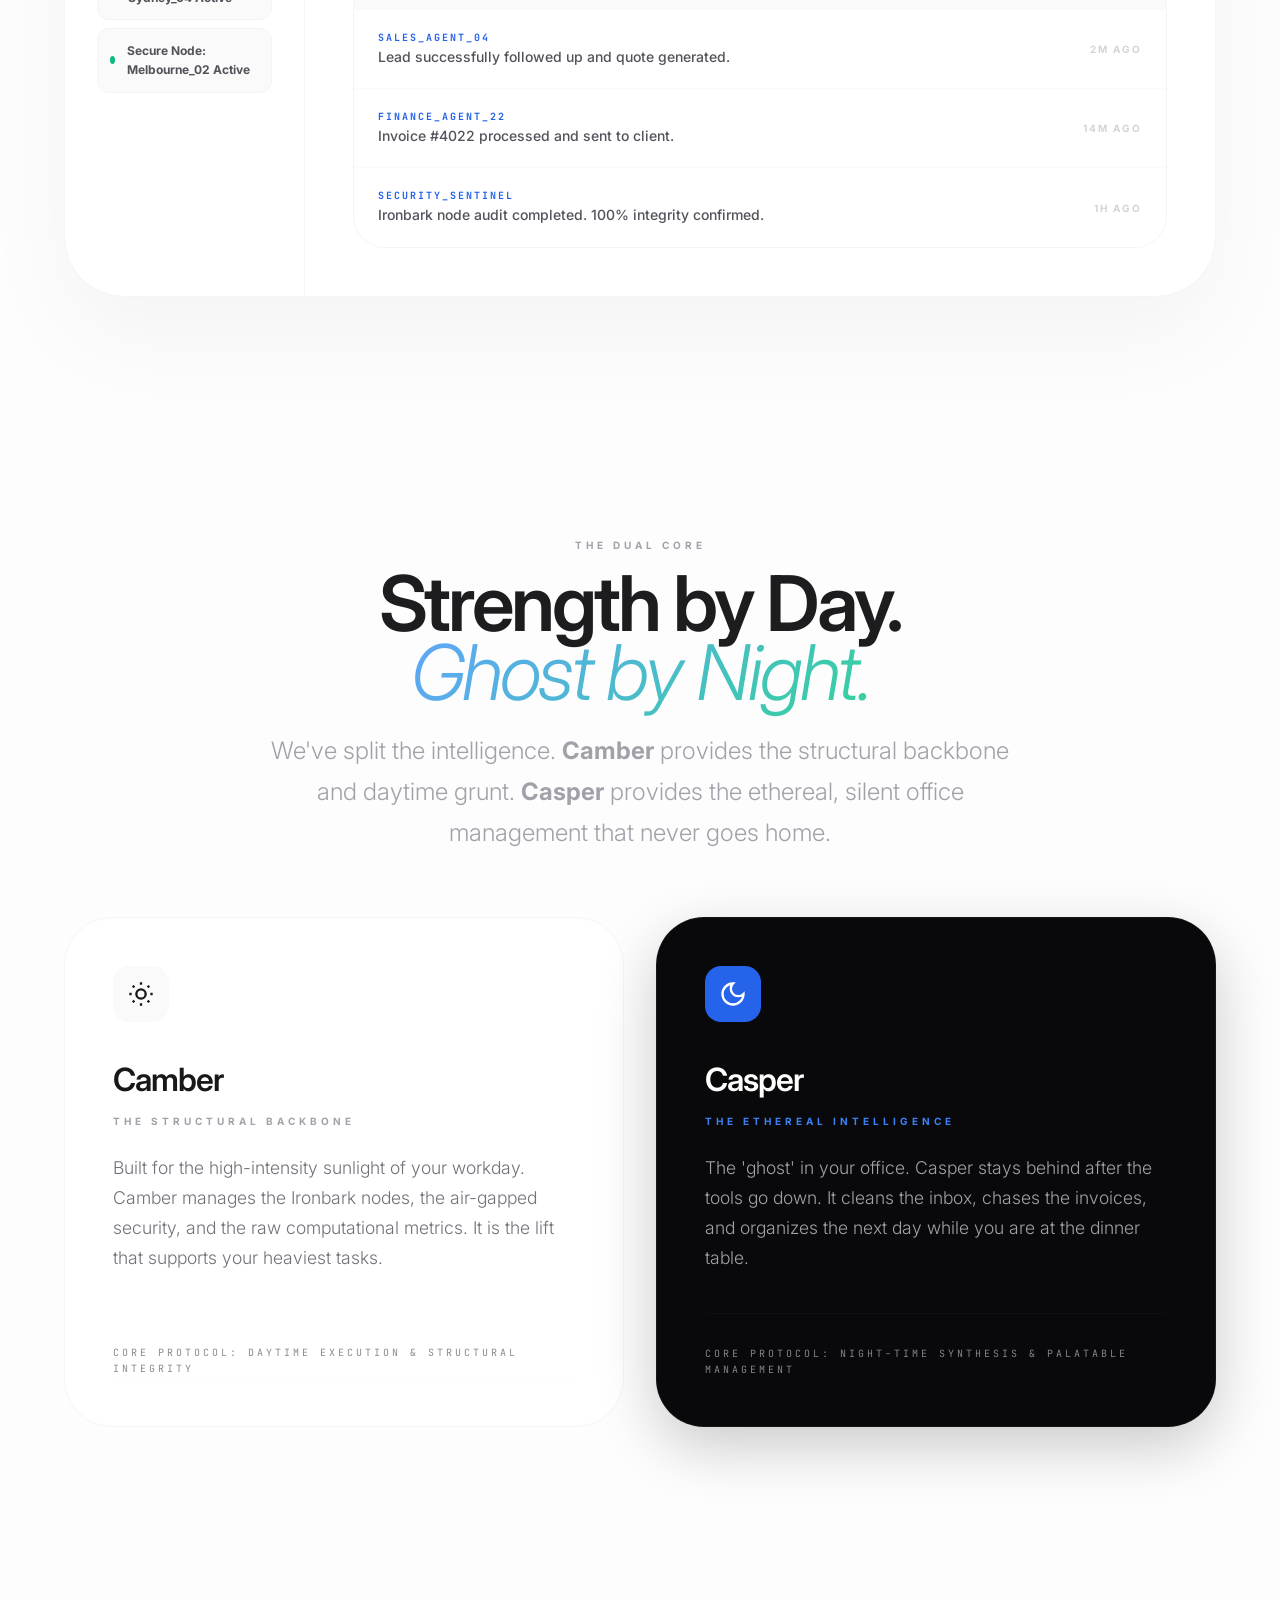
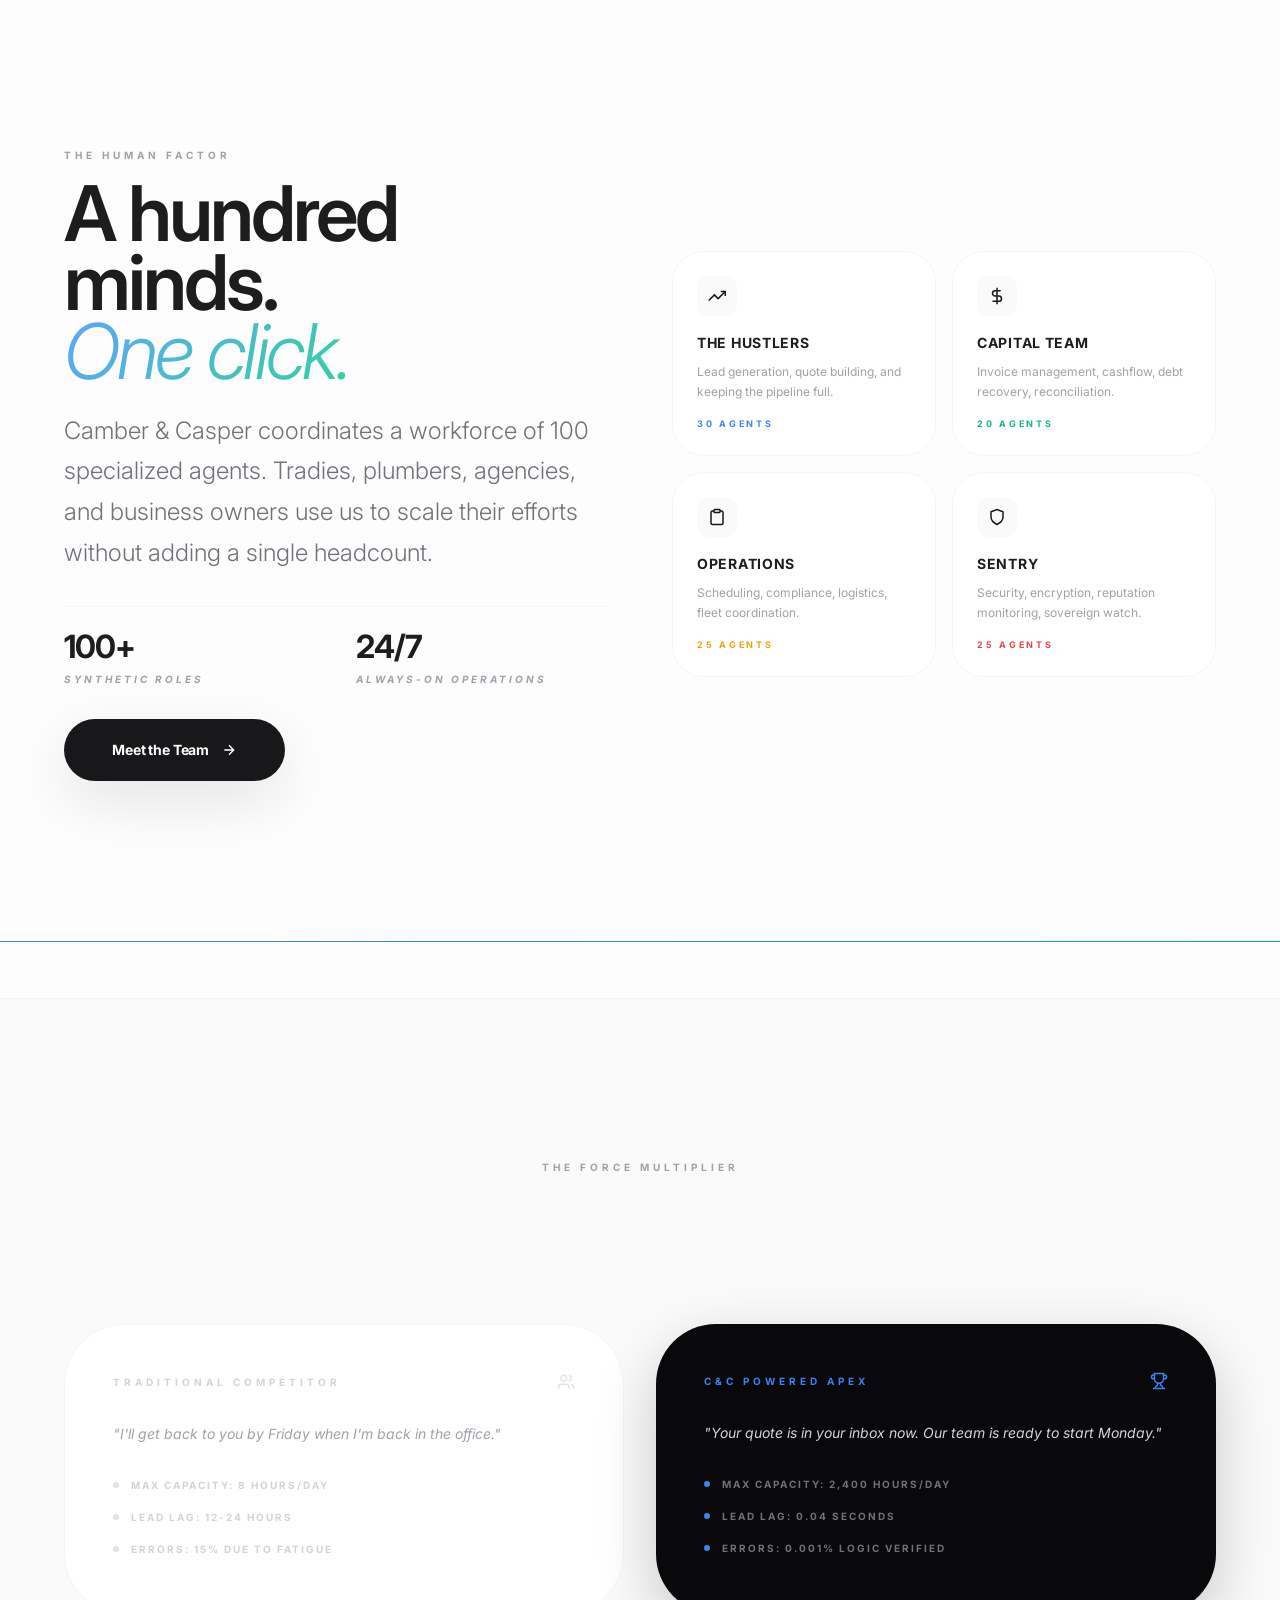
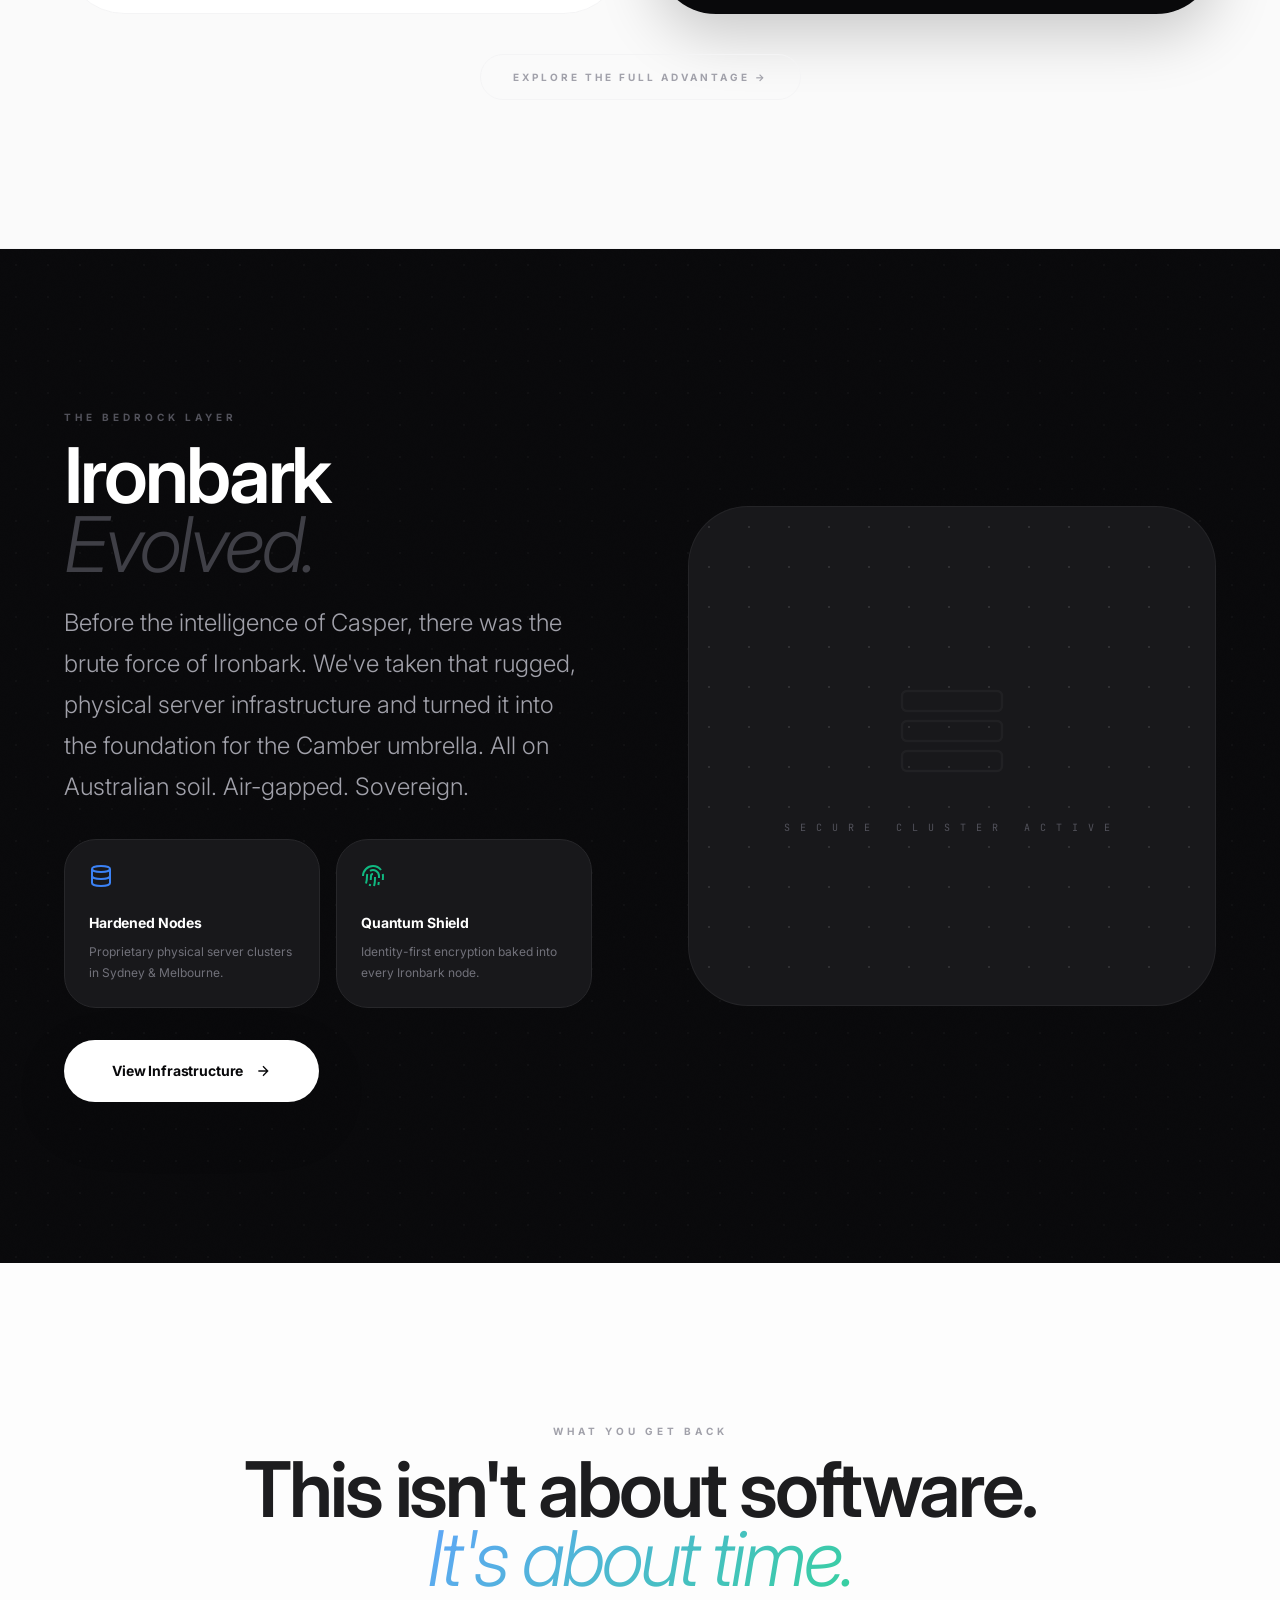
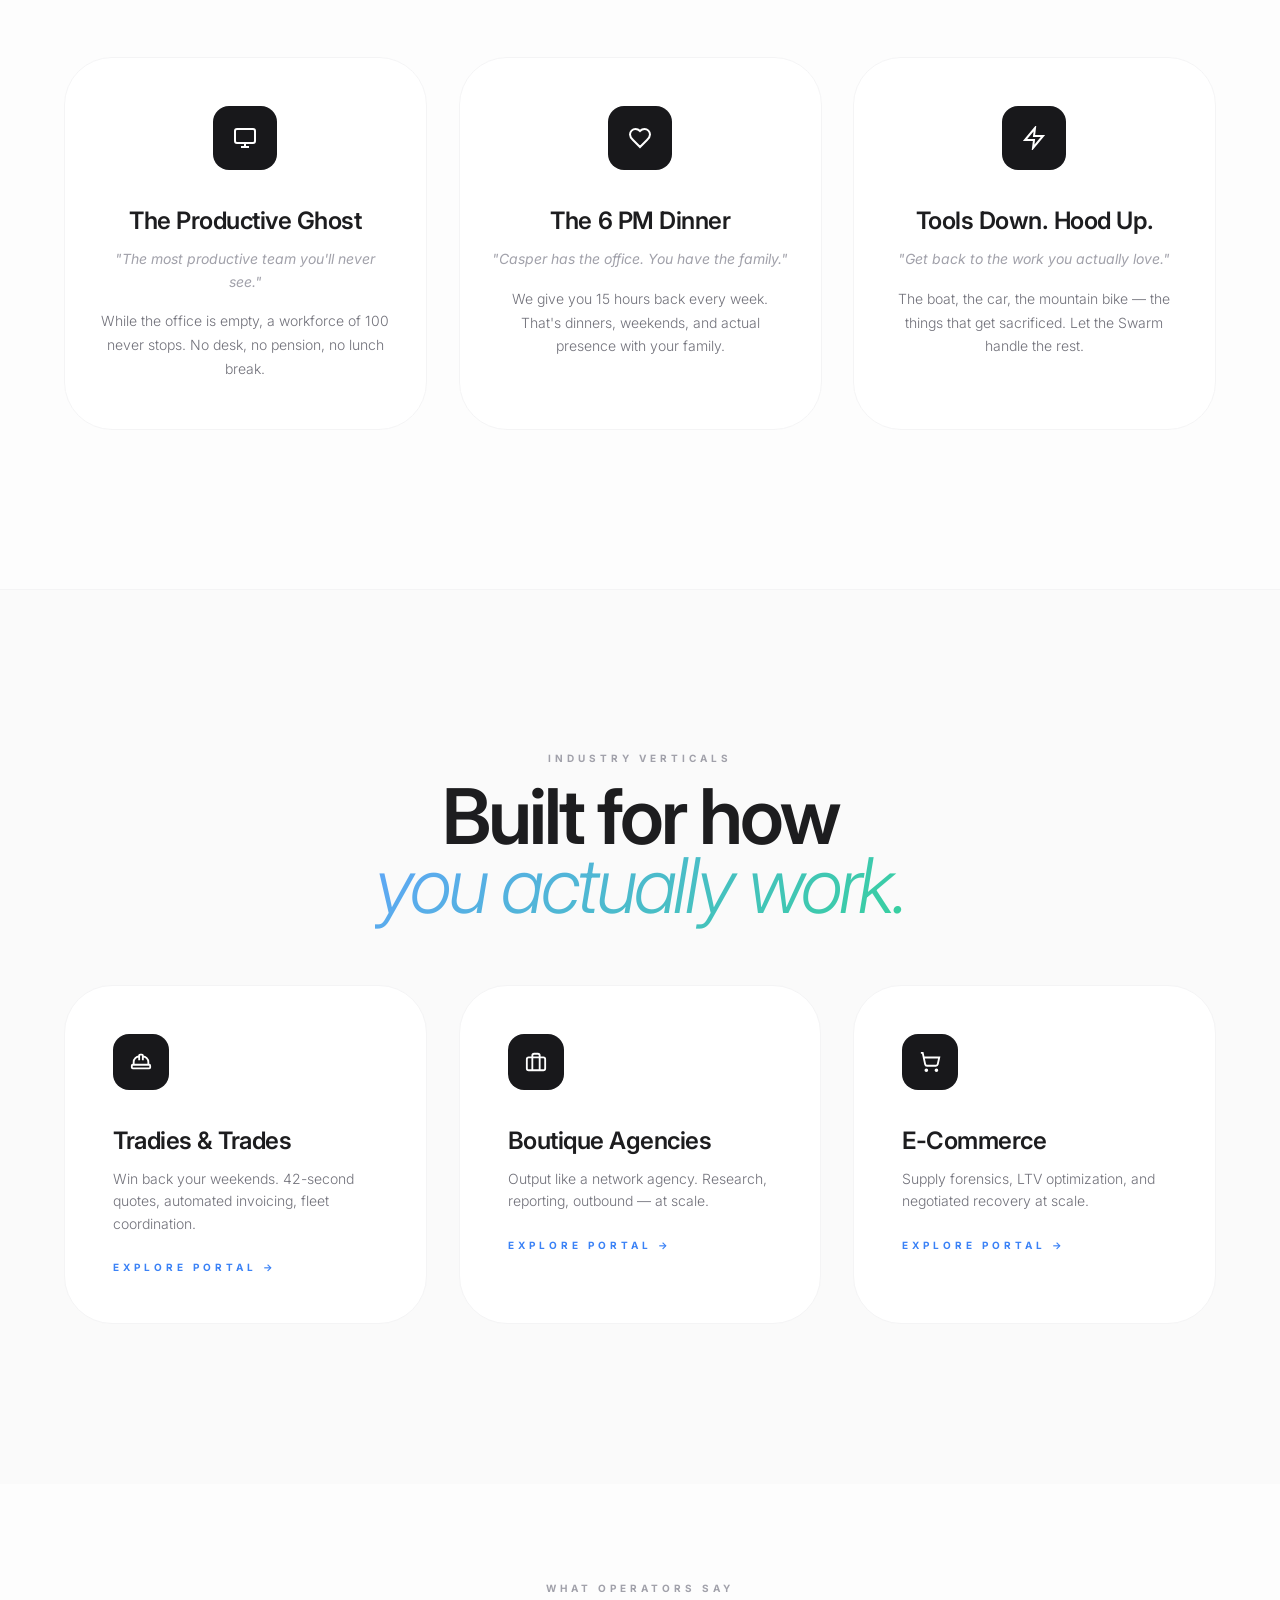
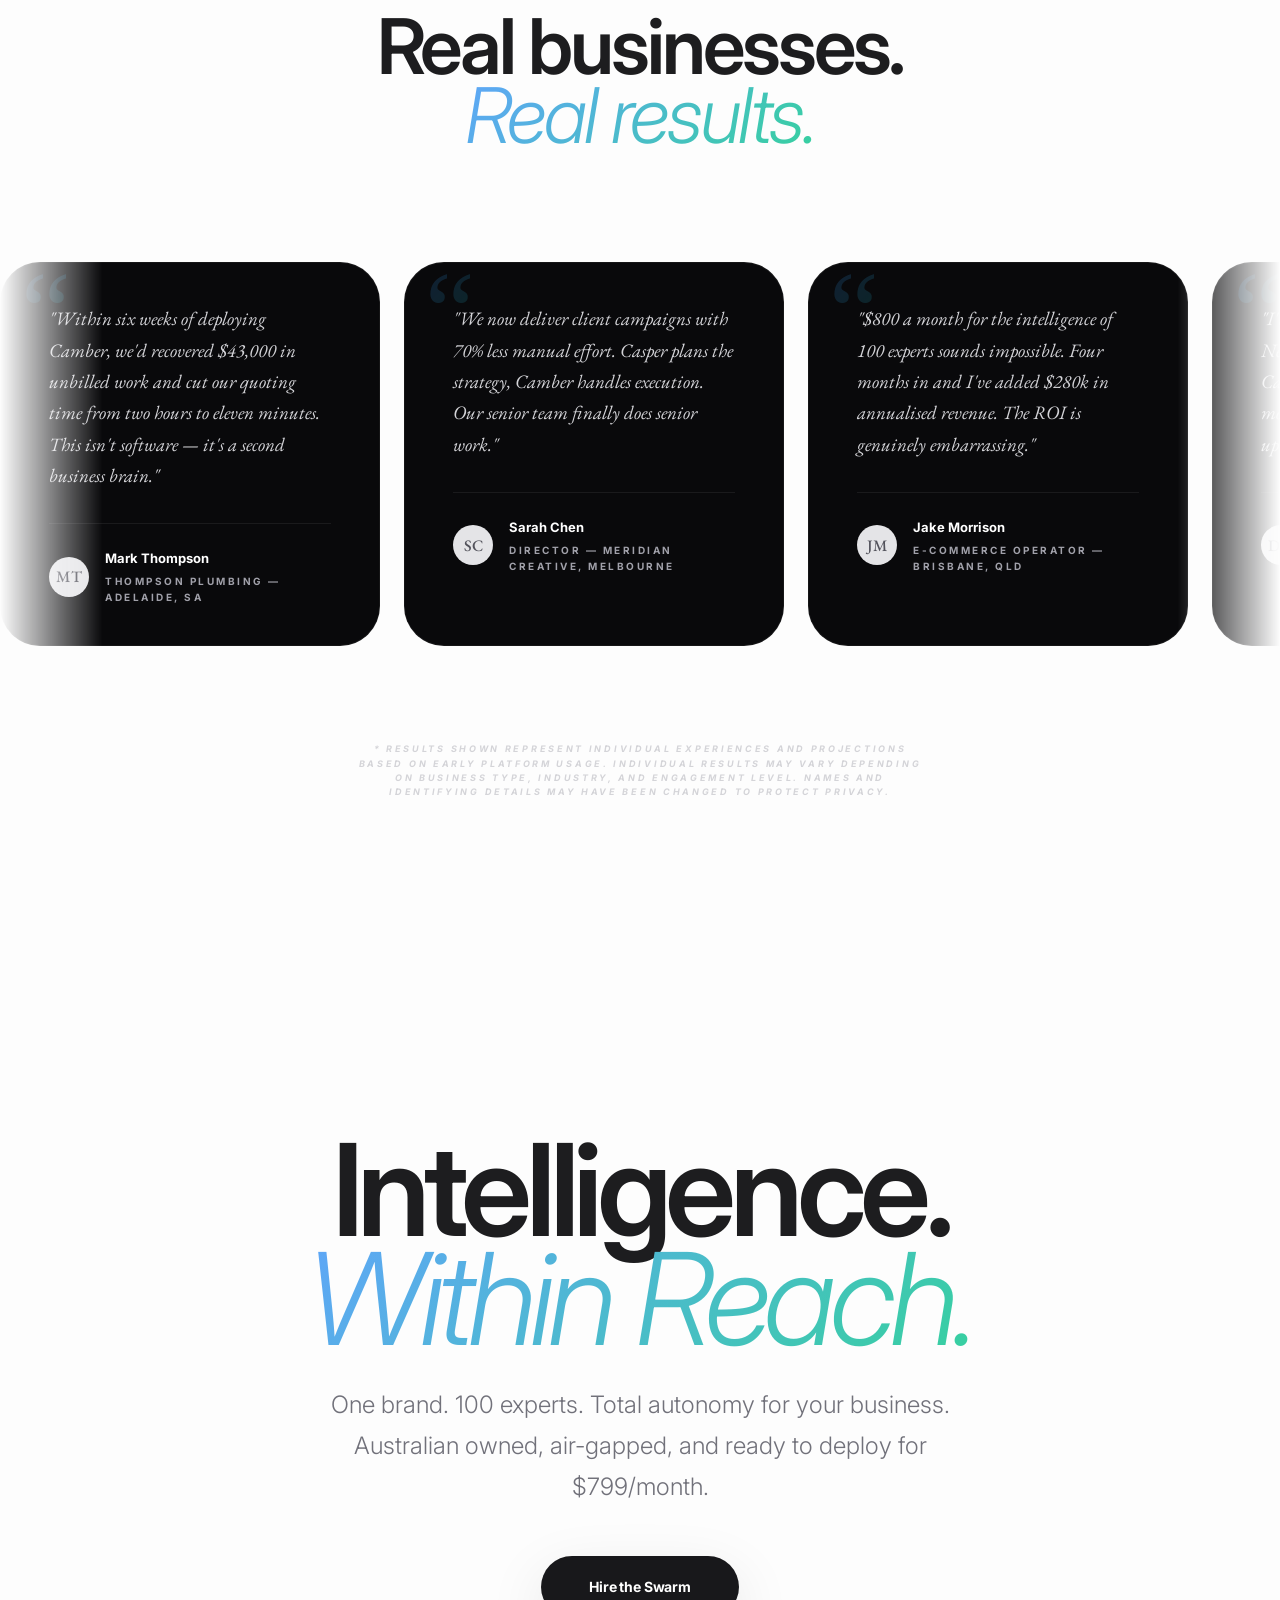
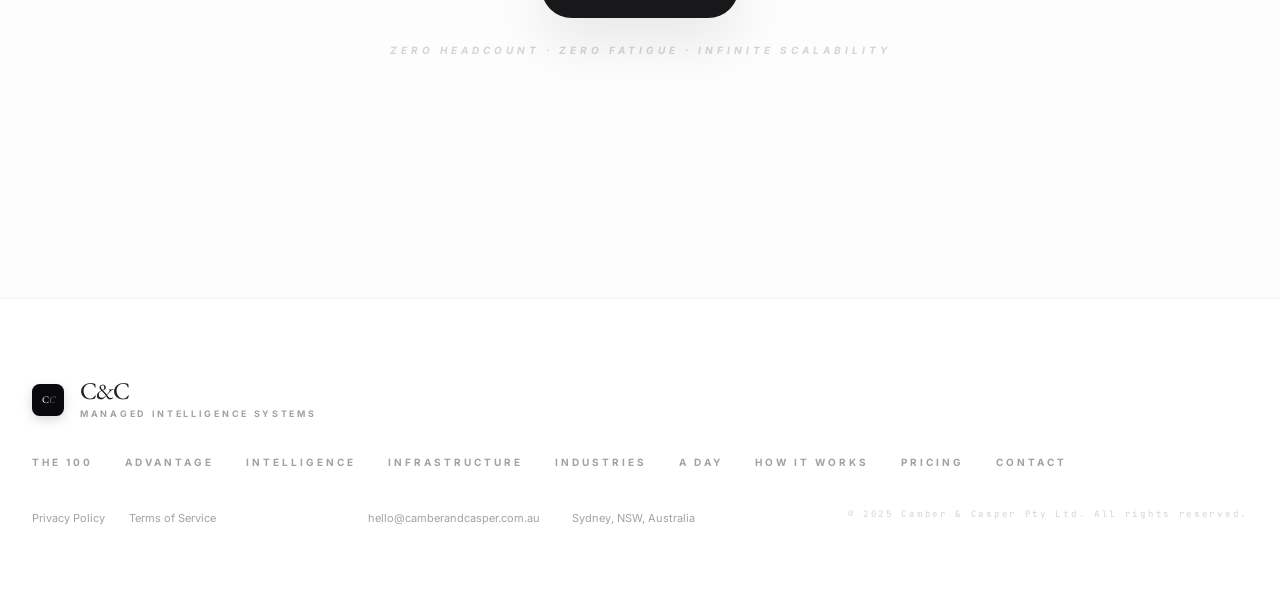
==== commit 46837602: "Remove remaining JS duplicates, update all CTA links to contact.html, add aria-hidden to decorative " ====
--- a/site/index.html
+++ b/site/index.html
@@ -482,7 +482,7 @@
       <div class="hero-mesh"></div>
       <div class="reveal container-sm" style="max-width:72rem;position:relative;z-index:1;">
         <div class="badge badge-light mb-8 cc-badge-pop">
-          <svg width="14" height="14" viewBox="0 0 24 24" fill="none" stroke="currentColor" stroke-width="2">
+          <svg width="14" height="14" viewBox="0 0 24 24" fill="none" stroke="currentColor" stroke-width="2" aria-hidden="true">
             <rect x="4" y="4" width="16" height="16" rx="2" />
             <path d="M9 9h6v6H9z" />
           </svg>
@@ -500,9 +500,9 @@
           on sovereign Australian soil.
         </p>
         <div class="hero-ctas">
-          <a href="pricing.html" class="btn-primary cc-glow-cta">
+          <a href="contact.html" class="btn-primary cc-glow-cta">
             Deploy the Workforce
-            <svg width="16" height="16" viewBox="0 0 24 24" fill="none" stroke="currentColor" stroke-width="2">
+            <svg width="16" height="16" viewBox="0 0 24 24" fill="none" stroke="currentColor" stroke-width="2" aria-hidden="true">
               <path d="M5 12h14M12 5l7 7-7 7" />
             </svg>
           </a>
@@ -597,7 +597,7 @@
           <div class="dashboard-header">
             <div class="dashboard-dots"><span></span><span></span><span></span></div>
             <span class="text-micro" style="color:var(--cc-zinc-400);">Casper_Terminal // Executive_Control</span>
-            <svg width="12" height="12" viewBox="0 0 24 24" fill="none" stroke="var(--cc-zinc-300)" stroke-width="2">
+            <svg width="12" height="12" viewBox="0 0 24 24" fill="none" stroke="var(--cc-zinc-300)" stroke-width="2" aria-hidden="true">
               <polyline points="15 3 21 3 21 9" />
               <polyline points="9 21 3 21 3 15" />
             </svg>
@@ -634,12 +634,12 @@
                   <div class="flex-between">
                     <div class="card-icon card-icon-dark" style="width:2.5rem;height:2.5rem;border-radius:0.75rem;">
                       <svg width="18" height="18" viewBox="0 0 24 24" fill="currentColor" stroke="currentColor"
-                        stroke-width="1">
+                        stroke-width="1" aria-hidden="true">
                         <polygon points="13 2 3 14 12 14 11 22 21 10 12 10 13 2" />
                       </svg>
                     </div>
                     <svg width="14" height="14" viewBox="0 0 24 24" fill="none" stroke="var(--cc-zinc-300)"
-                      stroke-width="2">
+                      stroke-width="2" aria-hidden="true">
                       <polyline points="9 18 15 12 9 6" />
                     </svg>
                   </div>
@@ -652,7 +652,7 @@
                   <div class="flex-between">
                     <div class="card-icon card-icon-blue" style="width:2.5rem;height:2.5rem;border-radius:0.75rem;">
                       <svg width="18" height="18" viewBox="0 0 24 24" fill="none" stroke="currentColor"
-                        stroke-width="2">
+                        stroke-width="2" aria-hidden="true">
                         <path d="M12 22s8-4 8-10V5l-8-3-8 3v7c0 6 8 10 8 10z" />
                       </svg>
                     </div>
@@ -667,14 +667,14 @@
                   <div class="flex-between">
                     <div class="card-icon card-icon-dark" style="width:2.5rem;height:2.5rem;border-radius:0.75rem;">
                       <svg width="18" height="18" viewBox="0 0 24 24" fill="none" stroke="currentColor"
-                        stroke-width="2">
+                        stroke-width="2" aria-hidden="true">
                         <line x1="18" y1="20" x2="18" y2="10" />
                         <line x1="12" y1="20" x2="12" y2="4" />
                         <line x1="6" y1="20" x2="6" y2="14" />
                       </svg>
                     </div>
                     <svg width="14" height="14" viewBox="0 0 24 24" fill="none" stroke="var(--cc-zinc-300)"
-                      stroke-width="2">
+                      stroke-width="2" aria-hidden="true">
                       <polyline points="9 18 15 12 9 6" />
                     </svg>
                   </div>
@@ -807,7 +807,7 @@
             </div>
             <a href="workforce.html" class="btn-primary mt-8">
               Meet the Team
-              <svg width="16" height="16" viewBox="0 0 24 24" fill="none" stroke="currentColor" stroke-width="2">
+              <svg width="16" height="16" viewBox="0 0 24 24" fill="none" stroke="currentColor" stroke-width="2" aria-hidden="true">
                 <path d="M5 12h14M12 5l7 7-7 7" />
               </svg>
             </a>
@@ -818,7 +818,7 @@
               <div class="card cc-tilt" style="border-radius:var(--radius-lg);padding:1.5rem;">
                 <div class="card-icon card-icon-light"
                   style="width:2.5rem;height:2.5rem;border-radius:0.75rem;margin-bottom:1rem;">
-                  <svg width="18" height="18" viewBox="0 0 24 24" fill="none" stroke="currentColor" stroke-width="2">
+                  <svg width="18" height="18" viewBox="0 0 24 24" fill="none" stroke="currentColor" stroke-width="2" aria-hidden="true">
                     <polyline points="23 6 13.5 15.5 8.5 10.5 1 18" />
                     <polyline points="17 6 23 6 23 12" />
                   </svg>
@@ -832,7 +832,7 @@
               <div class="card cc-tilt" style="border-radius:var(--radius-lg);padding:1.5rem;">
                 <div class="card-icon card-icon-light"
                   style="width:2.5rem;height:2.5rem;border-radius:0.75rem;margin-bottom:1rem;">
-                  <svg width="18" height="18" viewBox="0 0 24 24" fill="none" stroke="currentColor" stroke-width="2">
+                  <svg width="18" height="18" viewBox="0 0 24 24" fill="none" stroke="currentColor" stroke-width="2" aria-hidden="true">
                     <line x1="12" y1="1" x2="12" y2="23" />
                     <path d="M17 5H9.5a3.5 3.5 0 0 0 0 7h5a3.5 3.5 0 0 1 0 7H6" />
                   </svg>
@@ -846,7 +846,7 @@
               <div class="card cc-tilt" style="border-radius:var(--radius-lg);padding:1.5rem;">
                 <div class="card-icon card-icon-light"
                   style="width:2.5rem;height:2.5rem;border-radius:0.75rem;margin-bottom:1rem;">
-                  <svg width="18" height="18" viewBox="0 0 24 24" fill="none" stroke="currentColor" stroke-width="2">
+                  <svg width="18" height="18" viewBox="0 0 24 24" fill="none" stroke="currentColor" stroke-width="2" aria-hidden="true">
                     <path d="M16 4h2a2 2 0 0 1 2 2v14a2 2 0 0 1-2 2H6a2 2 0 0 1-2-2V6a2 2 0 0 1 2-2h2" />
                     <rect x="8" y="2" width="8" height="4" rx="1" ry="1" />
                   </svg>
@@ -860,7 +860,7 @@
               <div class="card cc-tilt" style="border-radius:var(--radius-lg);padding:1.5rem;">
                 <div class="card-icon card-icon-light"
                   style="width:2.5rem;height:2.5rem;border-radius:0.75rem;margin-bottom:1rem;">
-                  <svg width="18" height="18" viewBox="0 0 24 24" fill="none" stroke="currentColor" stroke-width="2">
+                  <svg width="18" height="18" viewBox="0 0 24 24" fill="none" stroke="currentColor" stroke-width="2" aria-hidden="true">
                     <path d="M12 22s8-4 8-10V5l-8-3-8 3v7c0 6 8 10 8 10z" />
                   </svg>
                 </div>
@@ -896,7 +896,7 @@
           <div class="compare-card compare-human tilt-card cc-spotlight-card">
             <div class="flex-between mb-8">
               <span class="text-label" style="color:var(--cc-zinc-300);">Traditional Competitor</span>
-              <svg width="18" height="18" viewBox="0 0 24 24" fill="none" stroke="var(--cc-zinc-200)" stroke-width="2">
+              <svg width="18" height="18" viewBox="0 0 24 24" fill="none" stroke="var(--cc-zinc-200)" stroke-width="2" aria-hidden="true">
                 <path d="M16 21v-2a4 4 0 0 0-4-4H6a4 4 0 0 0-4 4v2" />
                 <circle cx="9" cy="7" r="4" />
                 <path d="M22 21v-2a4 4 0 0 0-3-3.87" />
@@ -915,7 +915,7 @@
           <div class="compare-card compare-apex tilt-card cc-spotlight-card">
             <div class="flex-between mb-8">
               <span class="text-label" style="color:var(--cc-blue-500);">C&C Powered Apex</span>
-              <svg width="18" height="18" viewBox="0 0 24 24" fill="none" stroke="var(--cc-blue-500)" stroke-width="2">
+              <svg width="18" height="18" viewBox="0 0 24 24" fill="none" stroke="var(--cc-blue-500)" stroke-width="2" aria-hidden="true">
                 <path
                   d="M6 9H4.5a2.5 2.5 0 0 1 0-5H6M18 9h1.5a2.5 2.5 0 0 0 0-5H18M4 22h16M10 14.66V17c0 .55-.47.98-.97 1.21C7.85 18.75 7 20 7 22M14 14.66V17c0 .55.47.98.97 1.21C16.15 18.75 17 20 17 22M18 2H6v7a6 6 0 0 0 12 0V2Z" />
               </svg>
@@ -986,7 +986,7 @@
             </div>
             <a href="infrastructure.html" class="btn-primary mt-8" style="background:white;color:var(--cc-zinc-950);">
               View Infrastructure
-              <svg width="16" height="16" viewBox="0 0 24 24" fill="none" stroke="currentColor" stroke-width="2">
+              <svg width="16" height="16" viewBox="0 0 24 24" fill="none" stroke="currentColor" stroke-width="2" aria-hidden="true">
                 <path d="M5 12h14M12 5l7 7-7 7" />
               </svg>
             </a>
@@ -1318,7 +1318,7 @@
           One brand. 100 experts. Total autonomy for your business. Australian owned, air-gapped, and ready to deploy
           for $799/month.
         </p>
-        <a href="pricing.html" class="btn-primary mt-12">
+        <a href="contact.html" class="btn-primary mt-12">
           Hire the Swarm
         </a>
         <p class="text-label mt-6" style="color:var(--cc-zinc-300);font-style:italic;">Zero Headcount · Zero Fatigue ·
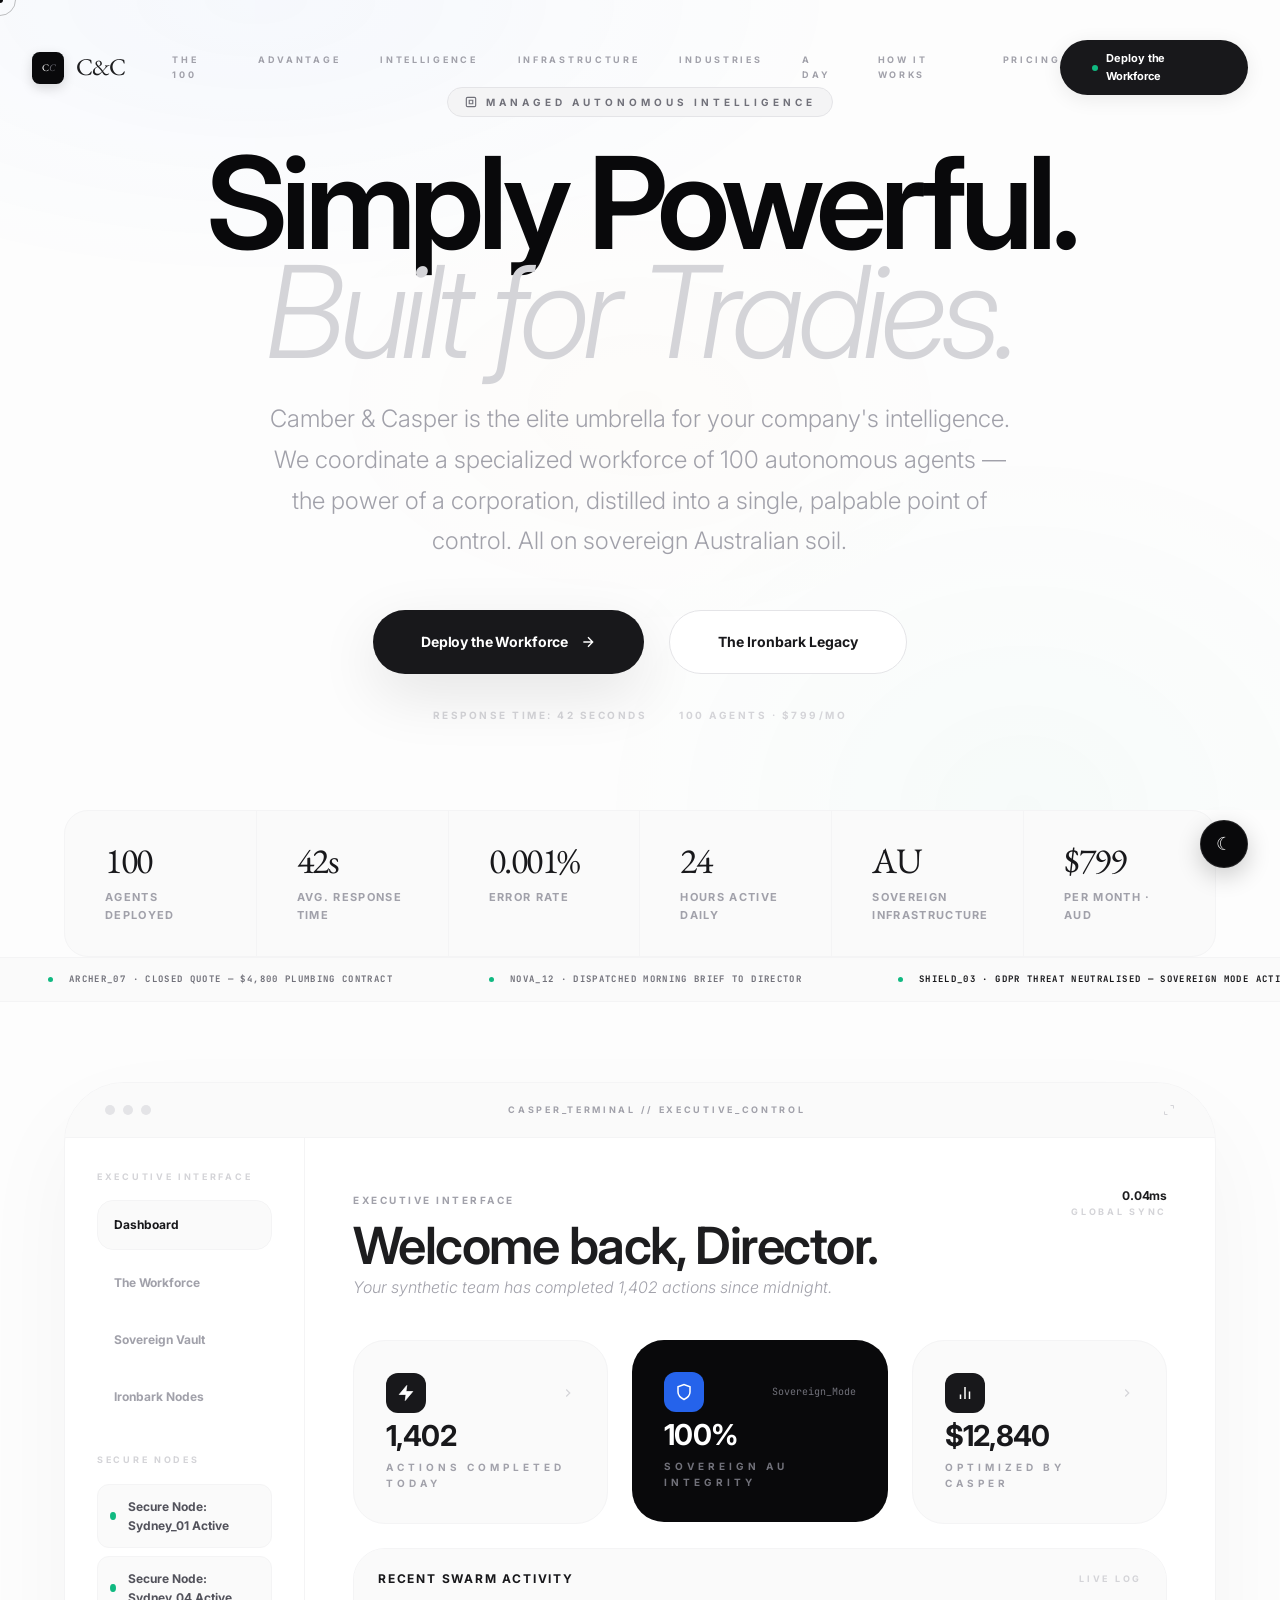
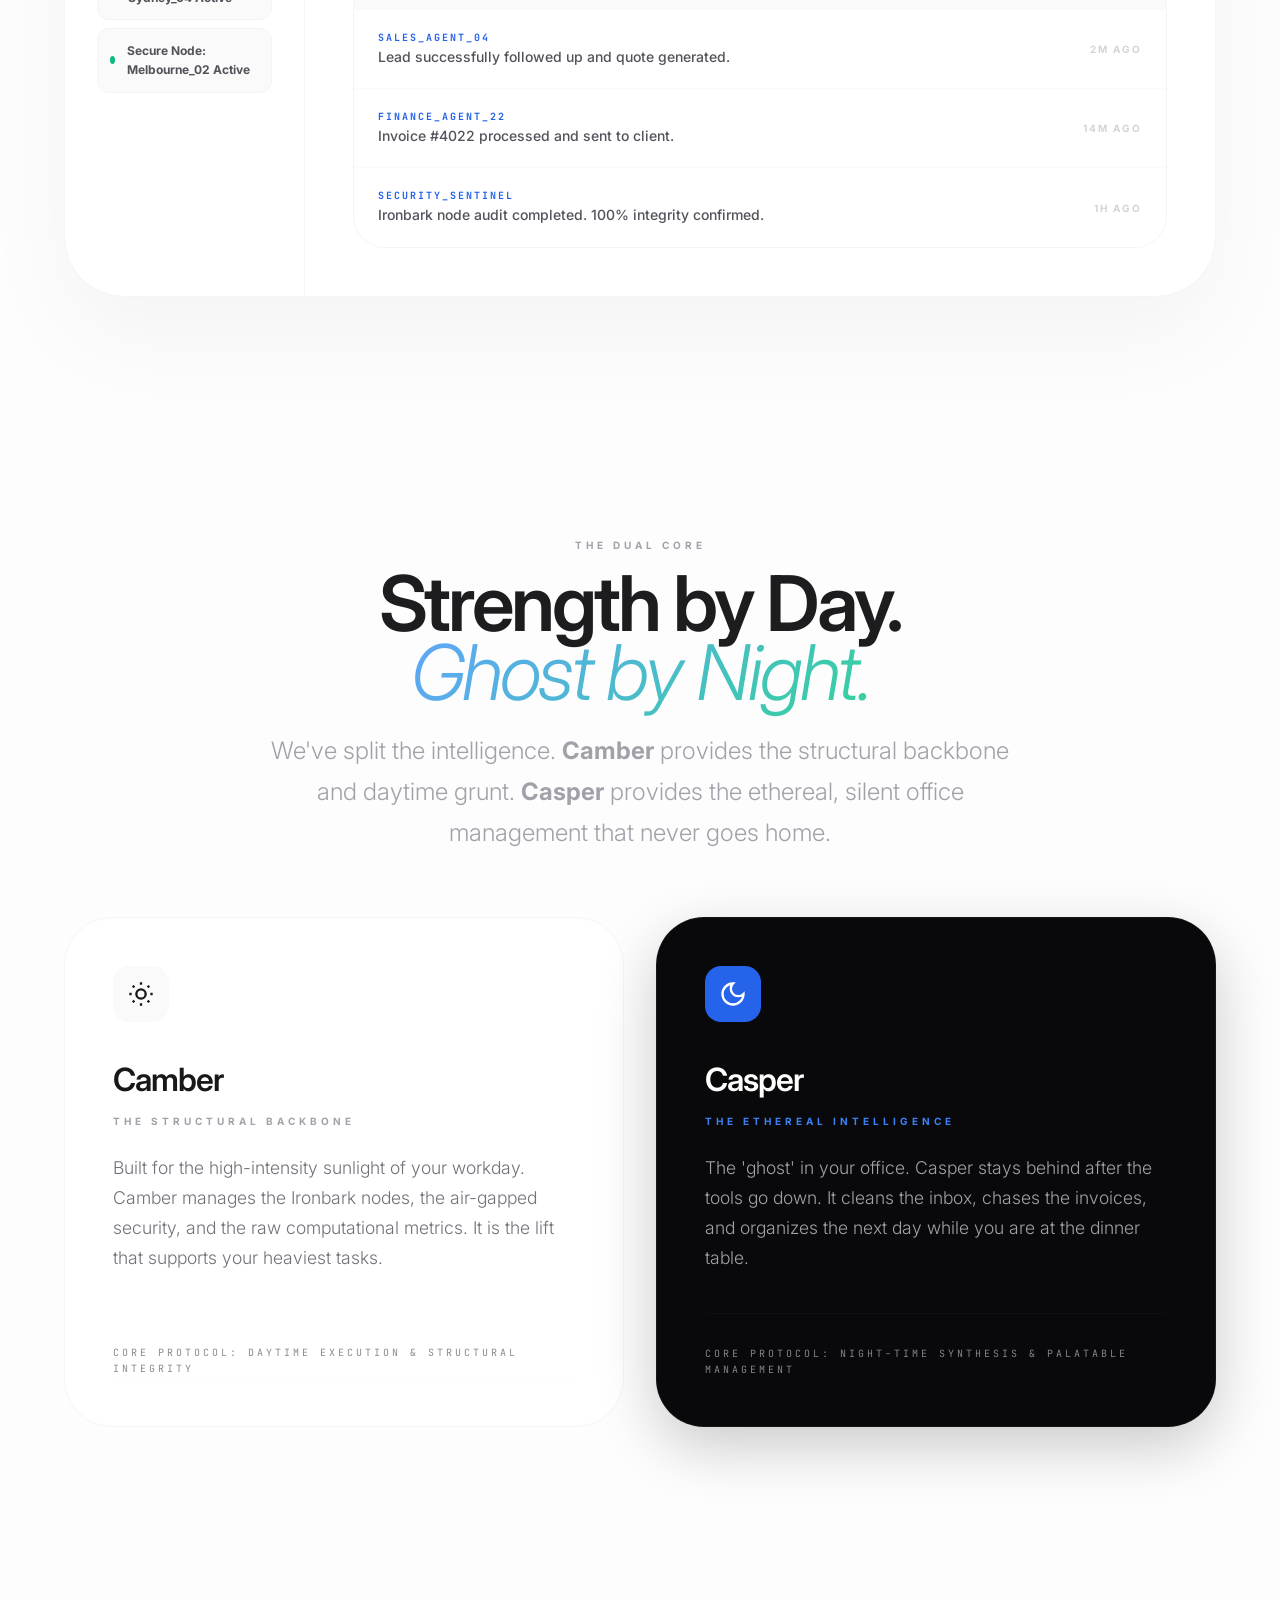
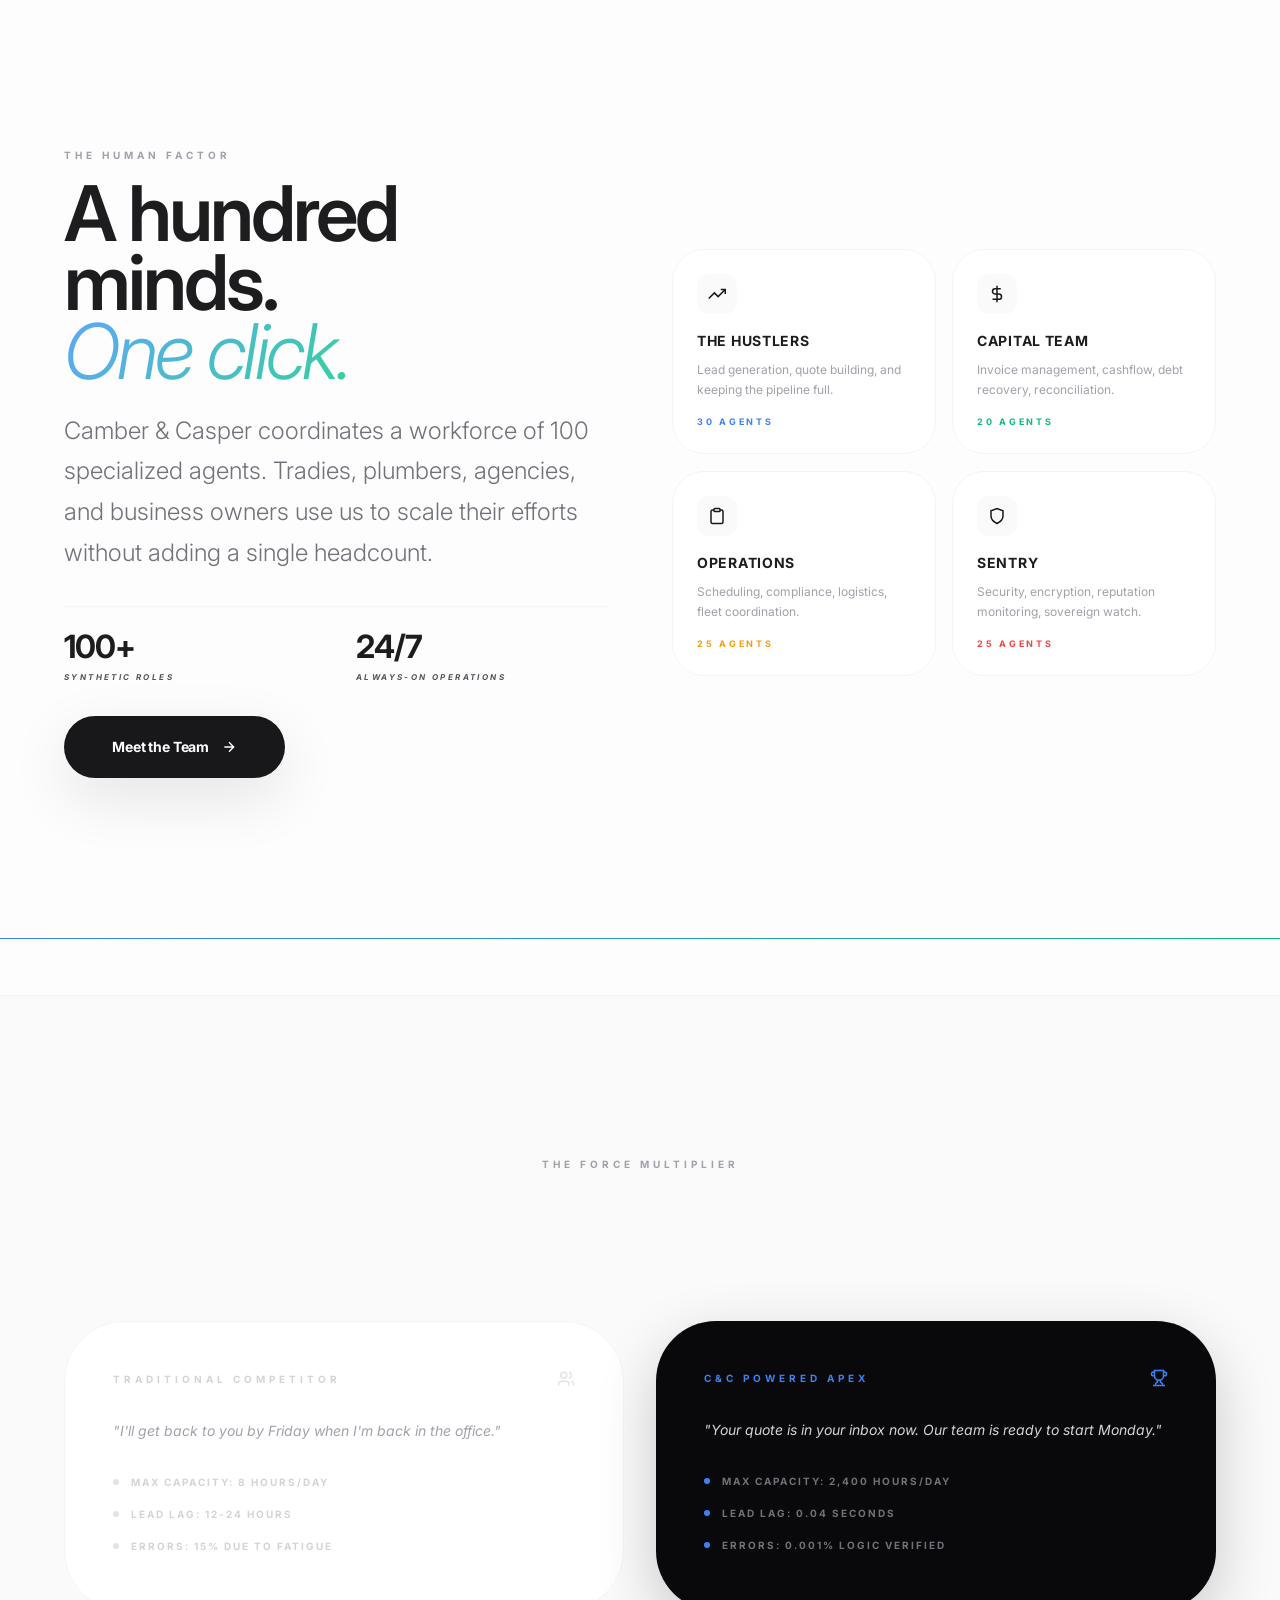
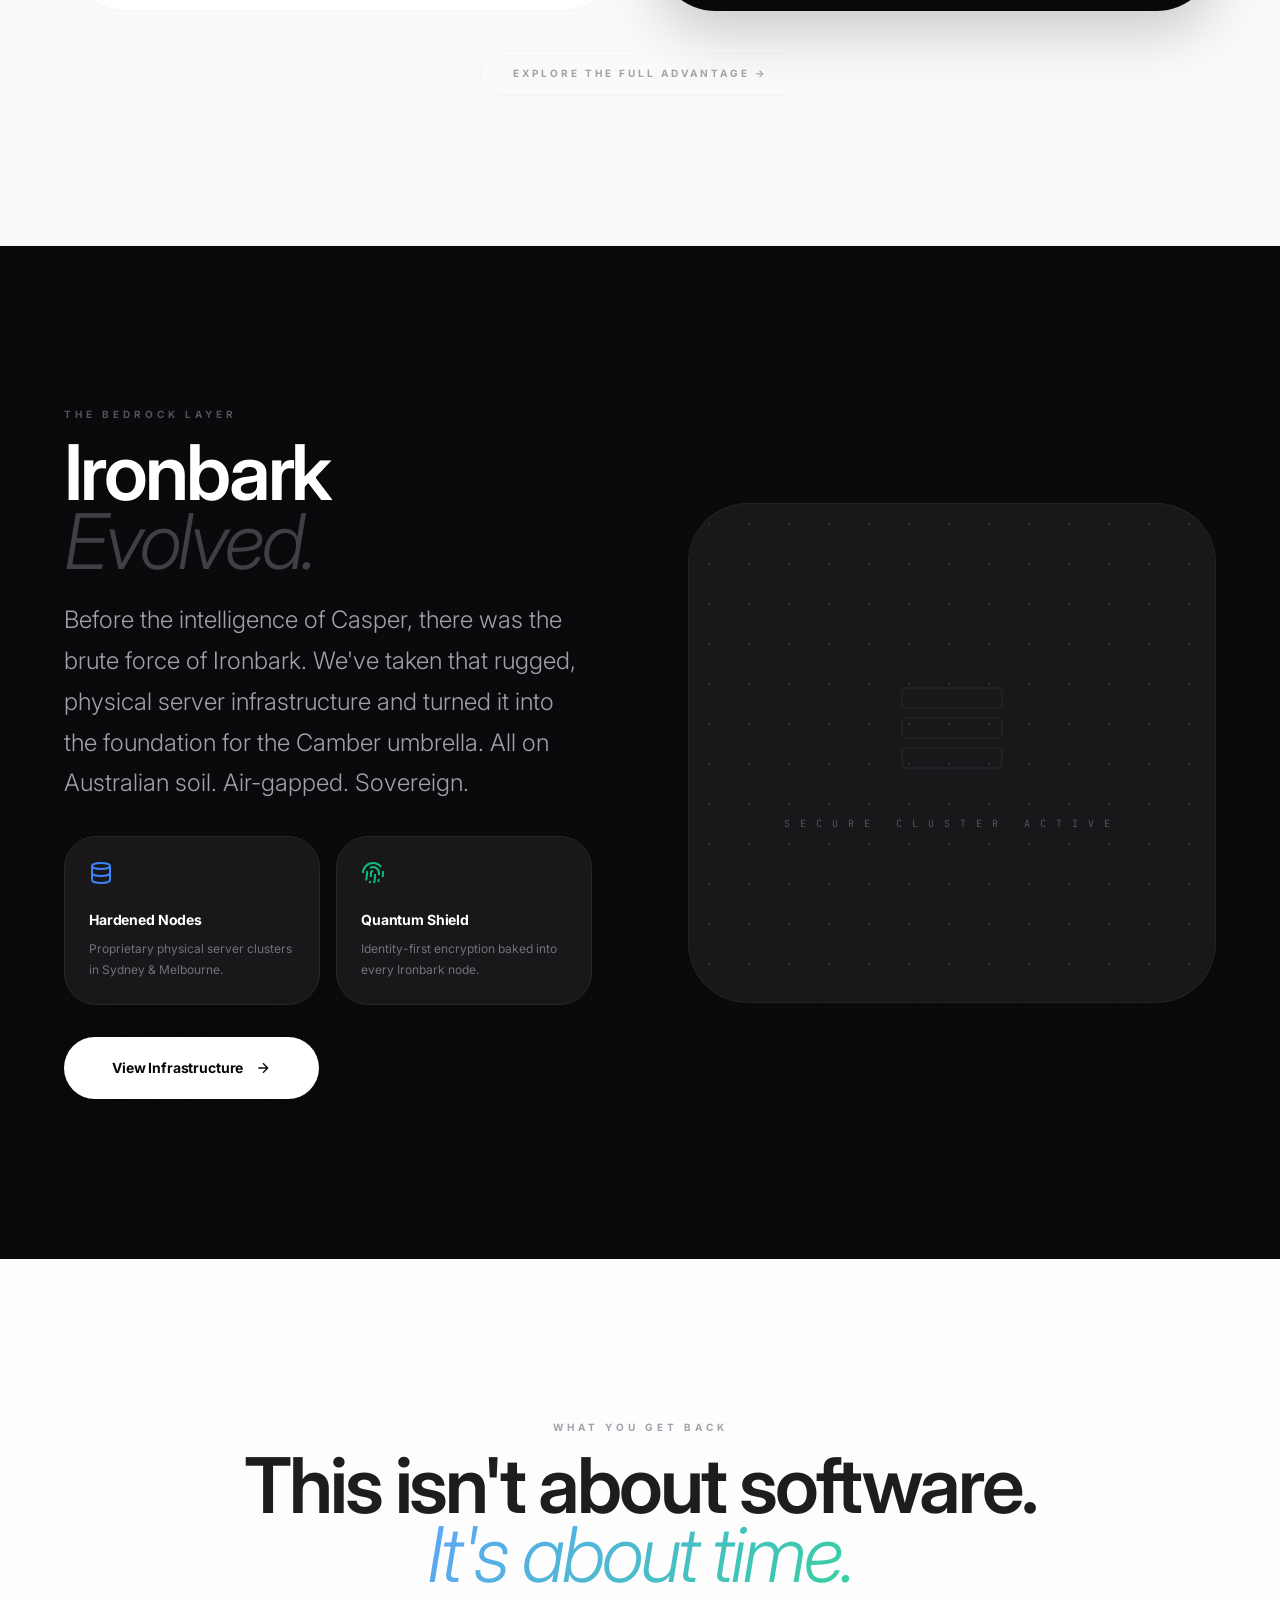
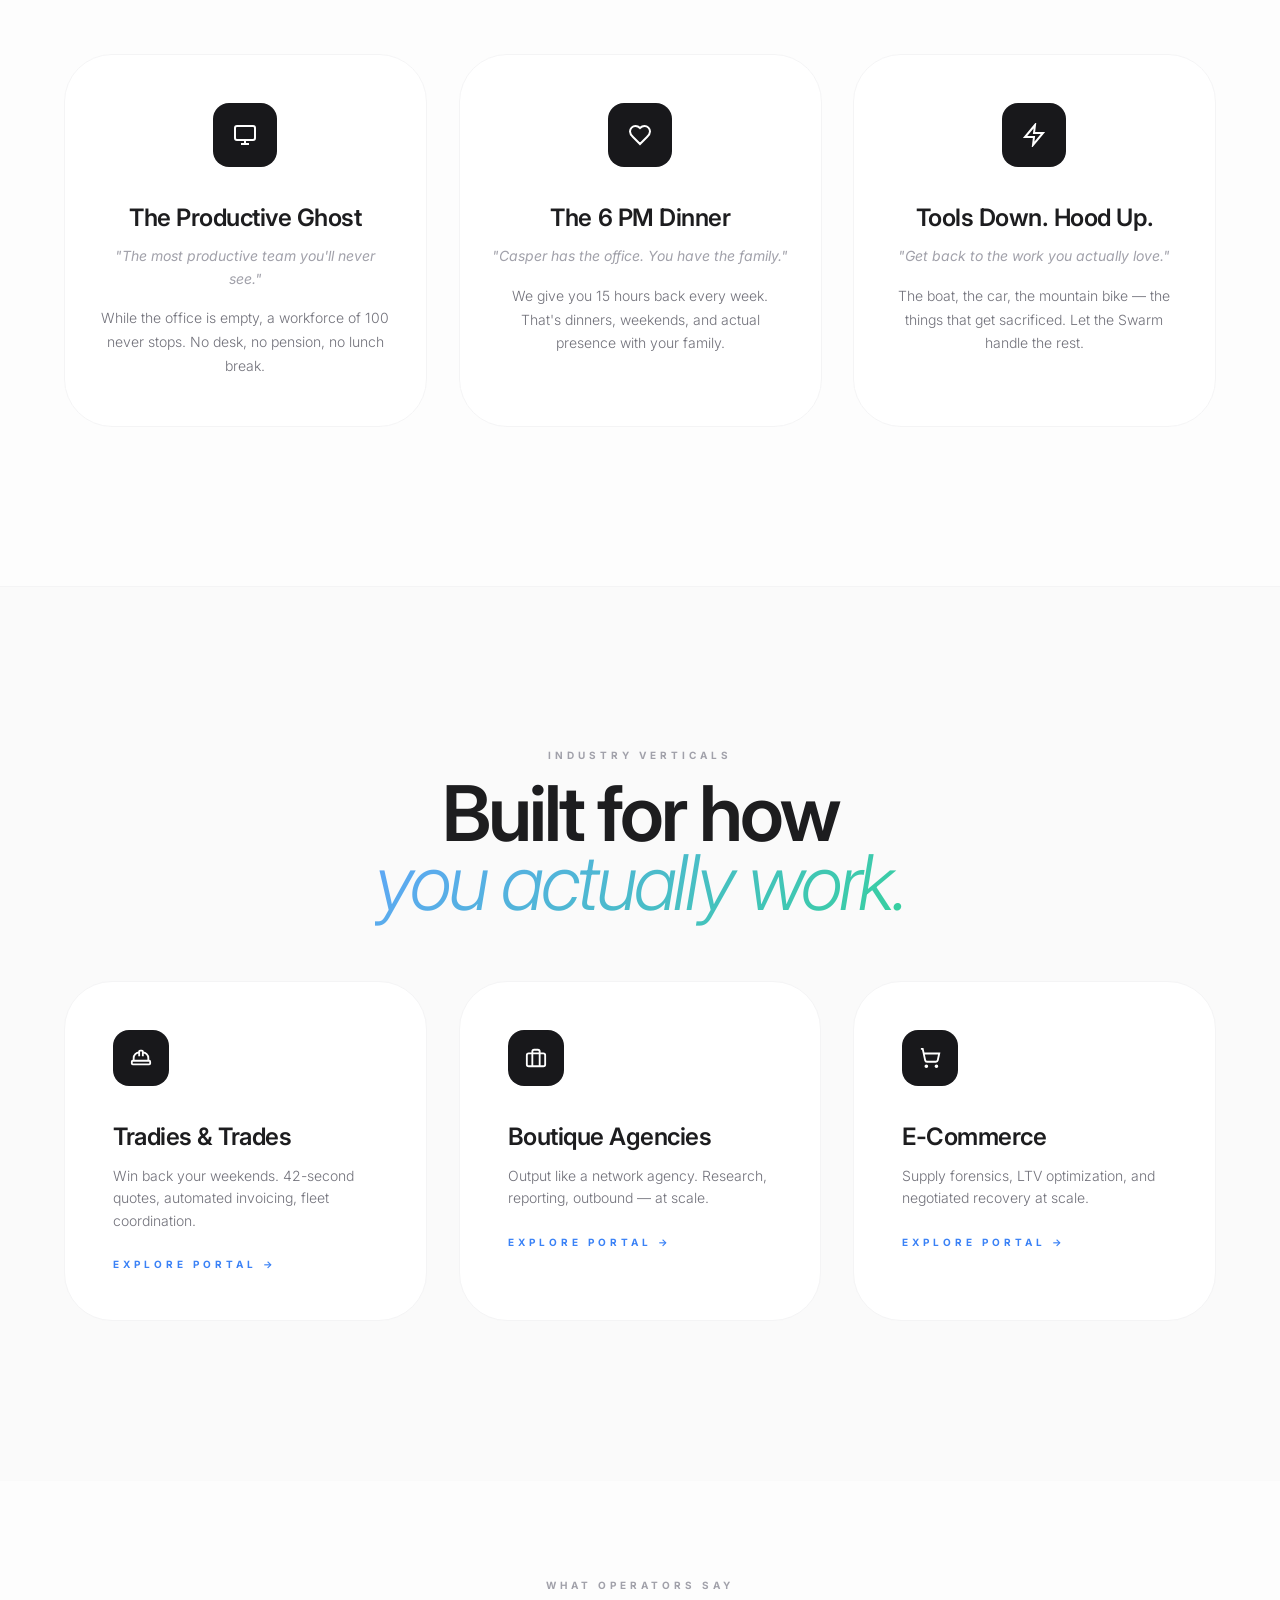
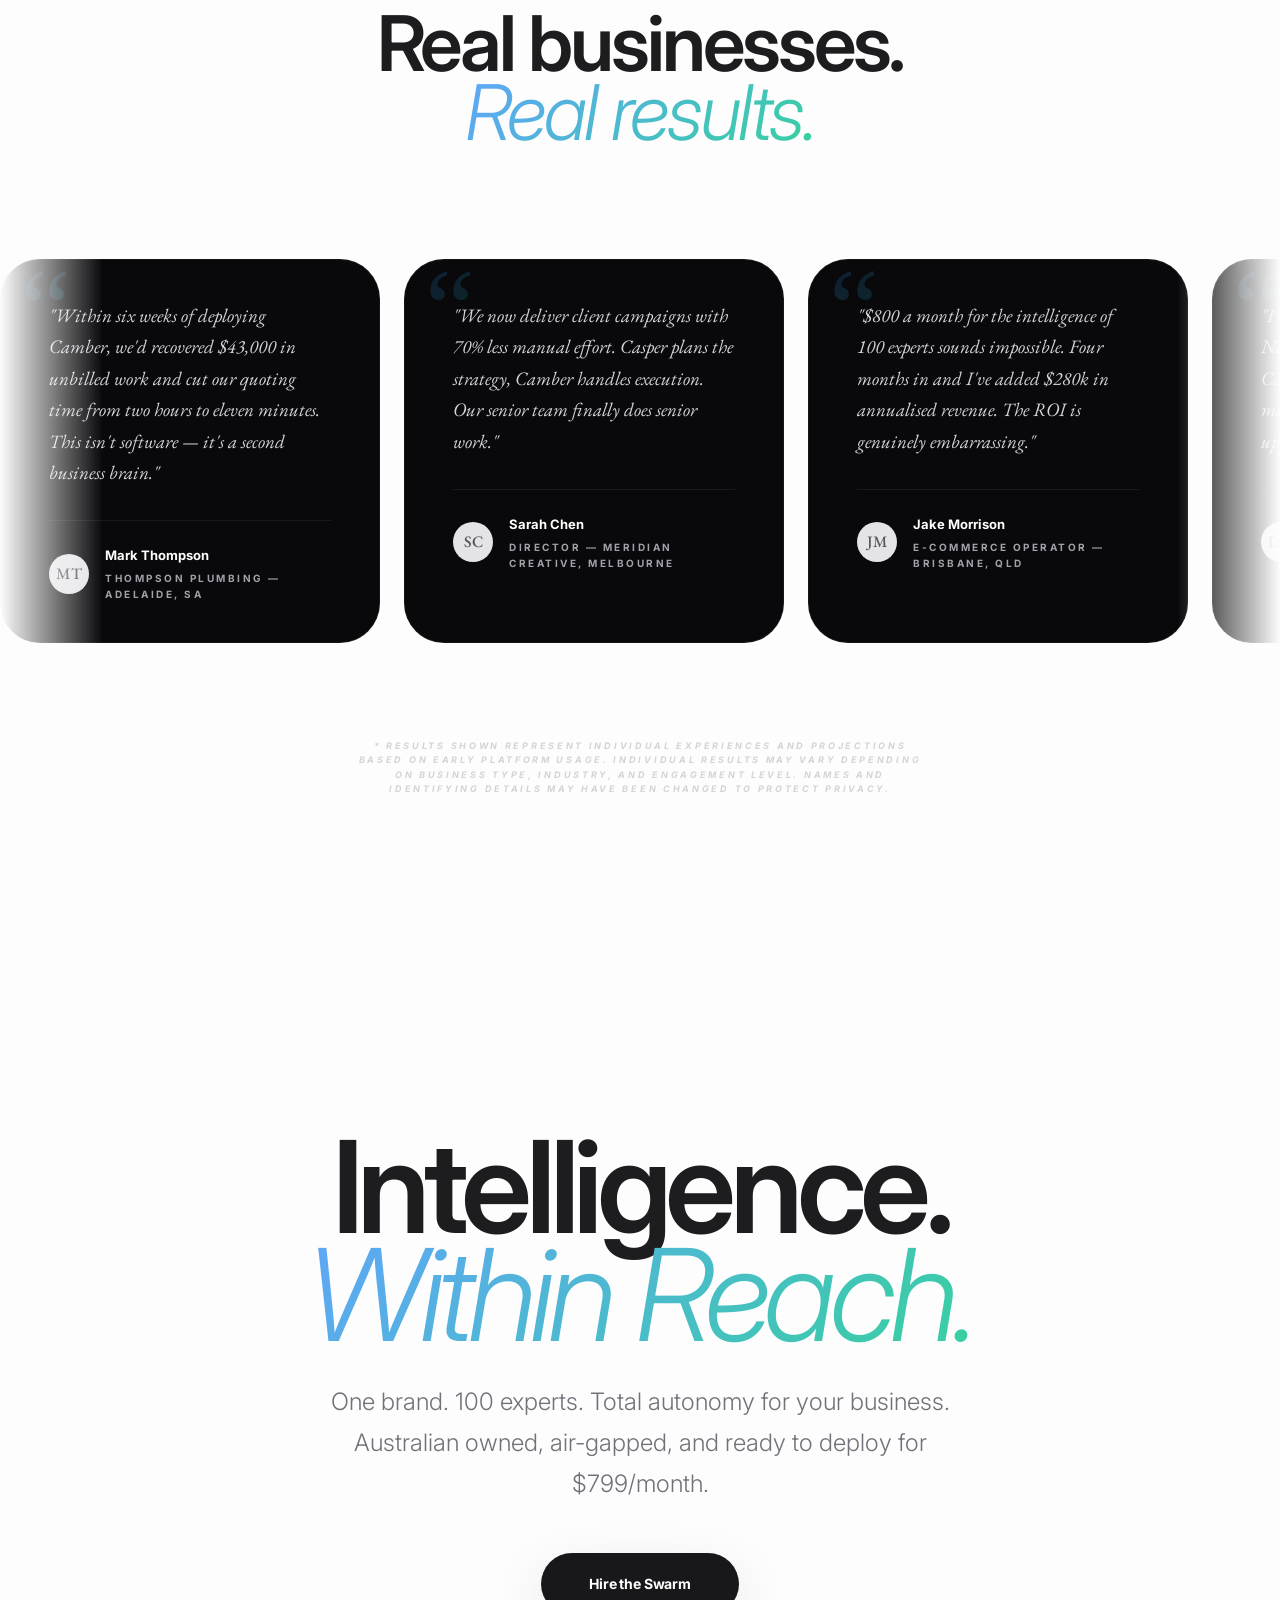
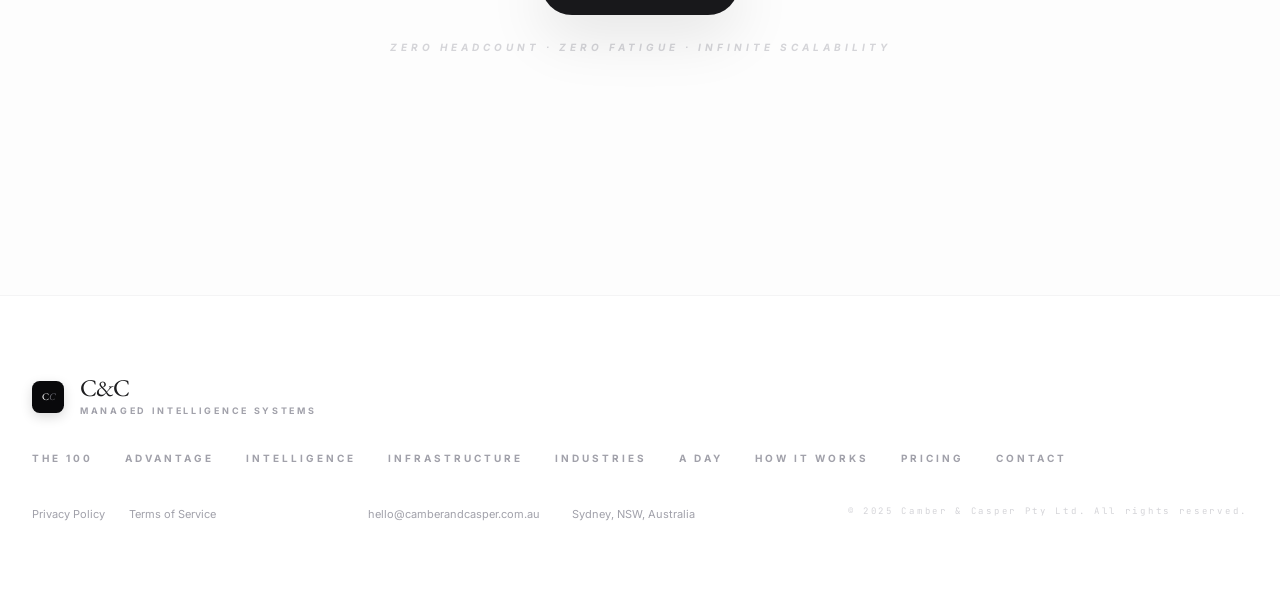
==== commit 64fb2c1c: "Phase 2: Extract 608 inline styles to CSS utility classes, move 13 page-specific style blocks to sha" ====
--- a/site/index.html
+++ b/site/index.html
@@ -52,319 +52,6 @@
     }
   }
   </script>
-  <style>
-    /* Page-specific hero enhancements */
-    .hero {
-      min-height: 90vh;
-      display: flex;
-      flex-direction: column;
-      align-items: center;
-      justify-content: center;
-      text-align: center;
-      padding: 0 2rem;
-    }
-
-    .hero-ctas {
-      display: flex;
-      flex-wrap: wrap;
-      gap: 1.5rem;
-      justify-content: center;
-      margin-top: 3rem;
-    }
-
-    /* Dashboard Preview — from Final Brand Identity */
-    .dashboard-preview {
-      background: white;
-      border-radius: 60px;
-      border: 1px solid var(--cc-zinc-100);
-      box-shadow: 0 40px 100px rgba(0, 0, 0, 0.04);
-      overflow: hidden;
-    }
-
-    .dashboard-header {
-      background: var(--cc-zinc-50);
-      border-bottom: 1px solid var(--cc-zinc-100);
-      padding: 1.25rem 2.5rem;
-      display: flex;
-      justify-content: space-between;
-      align-items: center;
-    }
-
-    .dashboard-dots {
-      display: flex;
-      gap: 0.5rem;
-    }
-
-    .dashboard-dots span {
-      width: 0.625rem;
-      height: 0.625rem;
-      border-radius: 50%;
-      background: var(--cc-zinc-200);
-    }
-
-    .dashboard-body {
-      display: grid;
-      grid-template-columns: 240px 1fr;
-    }
-
-    .dashboard-sidebar {
-      border-right: 1px solid var(--cc-zinc-100);
-      padding: 2rem;
-    }
-
-    .dashboard-main {
-      padding: 3rem;
-    }
-
-    .dashboard-nav {
-      display: flex;
-      flex-direction: column;
-      gap: 0.5rem;
-      margin-bottom: 2rem;
-    }
-
-    .dashboard-nav-item {
-      display: flex;
-      align-items: center;
-      gap: 0.75rem;
-      padding: 0.875rem 1rem;
-      border-radius: 1rem;
-      font-size: 0.75rem;
-      font-weight: 700;
-      color: var(--cc-zinc-400);
-      background: white;
-      border: 1px solid transparent;
-    }
-
-    .dashboard-nav-item.active {
-      color: var(--cc-zinc-900);
-      background: var(--cc-zinc-50);
-      border-color: var(--cc-zinc-100);
-    }
-
-    .node-item {
-      display: flex;
-      align-items: center;
-      gap: 0.75rem;
-      padding: 0.75rem;
-      border-radius: 0.75rem;
-      background: var(--cc-zinc-50);
-      border: 1px solid var(--cc-zinc-100);
-      font-size: 0.75rem;
-      font-weight: 700;
-      color: var(--cc-zinc-600);
-      margin-bottom: 0.5rem;
-    }
-
-    .node-dot {
-      width: 0.5rem;
-      height: 0.5rem;
-      border-radius: 50%;
-      background: var(--cc-emerald-500);
-      animation: pulse 2s infinite;
-    }
-
-    .dashboard-main-top {
-      display: flex;
-      justify-content: space-between;
-      align-items: flex-start;
-      gap: 2rem;
-      margin-bottom: 2.5rem;
-    }
-
-    .metrics-grid {
-      display: grid;
-      grid-template-columns: repeat(3, minmax(0, 1fr));
-      gap: 1.5rem;
-    }
-
-    .metric-card {
-      border-radius: var(--radius-lg);
-      padding: 2rem;
-      display: flex;
-      flex-direction: column;
-      justify-content: space-between;
-      aspect-ratio: 16/10;
-    }
-
-    .metric-card-dark {
-      background: var(--cc-zinc-950);
-      color: white;
-    }
-
-    .metric-card-light {
-      background: var(--cc-zinc-50);
-      border: 1px solid var(--cc-zinc-100);
-    }
-
-    .metric-value {
-      font-size: 1.8rem;
-      font-weight: 700;
-      letter-spacing: -0.03em;
-    }
-
-    .activity-feed {
-      margin-top: 1.5rem;
-      border: 1px solid var(--cc-zinc-100);
-      border-radius: var(--radius-lg);
-      overflow: hidden;
-    }
-
-    .activity-row {
-      display: flex;
-      justify-content: space-between;
-      align-items: center;
-      gap: 1rem;
-      padding: 1.25rem 1.5rem;
-      border-bottom: 1px solid var(--cc-zinc-50);
-      background: white;
-    }
-
-    .activity-row:last-child {
-      border-bottom: none;
-    }
-
-    .activity-agent {
-      font-size: 0.625rem;
-      font-family: var(--font-mono);
-      font-weight: 700;
-      letter-spacing: 0.2em;
-      text-transform: uppercase;
-      color: var(--cc-blue-600);
-    }
-
-    .activity-text {
-      font-size: 0.875rem;
-      color: var(--cc-zinc-600);
-      font-weight: 500;
-    }
-
-    .activity-time {
-      font-size: 0.625rem;
-      font-weight: 700;
-      letter-spacing: 0.2em;
-      text-transform: uppercase;
-      color: var(--cc-zinc-300);
-    }
-
-    /* Identity Split — from Identity Playbook */
-    .identity-card {
-      padding: 3rem;
-      border-radius: var(--radius-card);
-      display: flex;
-      flex-direction: column;
-      justify-content: space-between;
-      min-height: 420px;
-      border: 1px solid;
-      transition: all 0.7s;
-    }
-
-    .identity-camber {
-      background: white;
-      border-color: var(--cc-zinc-100);
-      color: var(--cc-zinc-900);
-    }
-
-    .identity-casper {
-      background: var(--cc-zinc-950);
-      border-color: rgba(255, 255, 255, 0.05);
-      color: white;
-      box-shadow: 0 20px 60px rgba(0, 0, 0, 0.2);
-    }
-
-    .identity-card .protocol {
-      margin-top: 2.5rem;
-      padding-top: 2rem;
-      font-size: 0.625rem;
-      font-family: var(--font-mono);
-      text-transform: uppercase;
-      letter-spacing: 0.3em;
-      opacity: 0.5;
-    }
-
-    /* Force Multiplier — from Unfair Advantage */
-    .compare-card {
-      padding: 3rem;
-      border-radius: 60px;
-      text-align: left;
-      position: relative;
-      overflow: hidden;
-    }
-
-    .compare-human {
-      background: white;
-      border: 1px solid var(--cc-zinc-100);
-    }
-
-    .compare-apex {
-      background: var(--cc-zinc-950);
-      color: white;
-      box-shadow: 0 20px 60px rgba(0, 0, 0, 0.2);
-    }
-
-    .compare-list {
-      list-style: none;
-      padding: 0;
-    }
-
-    .compare-list li {
-      display: flex;
-      align-items: center;
-      gap: 0.75rem;
-      font-size: 0.625rem;
-      font-weight: 700;
-      letter-spacing: 0.2em;
-      text-transform: uppercase;
-      padding: 0.5rem 0;
-    }
-
-    .compare-list li .dot {
-      width: 0.375rem;
-      height: 0.375rem;
-      border-radius: 50%;
-      flex-shrink: 0;
-    }
-
-    /* Ironbark Dark Section */
-    .ironbark-visual {
-      background: var(--cc-zinc-900);
-      border-radius: 60px;
-      border: 1px solid rgba(255, 255, 255, 0.05);
-      display: flex;
-      align-items: center;
-      justify-content: center;
-      min-height: 500px;
-      position: relative;
-      overflow: hidden;
-    }
-
-    .ironbark-feature {
-      padding: 1.5rem;
-      border-radius: var(--radius-lg);
-      background: var(--cc-zinc-900);
-      border: 1px solid var(--cc-zinc-800);
-    }
-
-    @media (max-width: 768px) {
-      .dashboard-body {
-        grid-template-columns: 1fr;
-      }
-
-      .dashboard-sidebar {
-        display: none;
-      }
-
-      .dashboard-main-top,
-      .metrics-grid {
-        grid-template-columns: 1fr;
-        display: grid;
-      }
-
-      .hero .text-hero {
-        font-size: 3rem;
-      }
-    }
-  </style>
 </head>
 
 <body>
@@ -435,9 +122,9 @@
   <!-- NAVIGATION — synthesized from all files -->
   <nav class="nav" id="nav" role="navigation" aria-label="Main navigation">
     <div class="nav-inner">
-      <div style="display:flex;align-items:center;gap:3rem;">
+      <div class="flex items-center gap-12">
         <a href="index.html" class="nav-logo">
-          <div class="nav-logo-mark">C<span style="color:var(--cc-zinc-500);font-style:italic;">C</span></div>
+          <div class="nav-logo-mark">C<span class="desc-zinc">C</span></div>
           <span class="nav-logo-text font-serif">C&C</span>
         </a>
         <div class="nav-links">
@@ -451,7 +138,7 @@
           <a href="pricing.html">Pricing</a>
         </div>
       </div>
-      <div style="display:flex;align-items:center;gap:1rem;">
+      <div class="flex items-center gap-4x">
         <a href="contact.html" class="nav-cta">Deploy the Workforce</a>
         <button class="mobile-menu-btn" aria-label="Open navigation menu" aria-expanded="false"><span></span><span></span><span></span></button>
       </div>
@@ -509,8 +196,8 @@
           <a href="infrastructure.html" class="btn-secondary">The Ironbark Legacy</a>
         </div>
         <div style="display:flex;justify-content:center;gap:2rem;margin-top:2rem;">
-          <span class="text-label cc-label-track" style="color:var(--cc-zinc-300);">Response Time: 42 Seconds</span>
-          <span class="text-label cc-label-track" style="color:var(--cc-zinc-300);">100 Agents · $799/mo</span>
+          <span class="text-label cc-label-track text-zinc-300">Response Time: 42 Seconds</span>
+          <span class="text-label cc-label-track text-zinc-300">100 Agents · $799/mo</span>
         </div>
       </div>
     </section>
@@ -596,7 +283,7 @@
         <div class="dashboard-preview">
           <div class="dashboard-header">
             <div class="dashboard-dots"><span></span><span></span><span></span></div>
-            <span class="text-micro" style="color:var(--cc-zinc-400);">Casper_Terminal // Executive_Control</span>
+            <span class="text-micro text-zinc-400">Casper_Terminal // Executive_Control</span>
             <svg width="12" height="12" viewBox="0 0 24 24" fill="none" stroke="var(--cc-zinc-300)" stroke-width="2" aria-hidden="true">
               <polyline points="15 3 21 3 21 9" />
               <polyline points="9 21 3 21 3 15" />
@@ -619,14 +306,14 @@
             <div class="dashboard-main">
               <div class="dashboard-main-top">
                 <div>
-                  <span class="text-label cc-label-track" style="color:var(--cc-zinc-400);">Executive Interface</span>
+                  <span class="text-label cc-label-track text-zinc-400">Executive Interface</span>
                   <h3 class="text-headline" style="margin-top:0.5rem;">Welcome back, Director.</h3>
                   <p style="color:var(--cc-zinc-400);font-weight:300;font-style:italic;margin-top:0.25rem;">Your
                     synthetic team has completed 1,402 actions since midnight.</p>
                 </div>
                 <div class="text-right">
                   <div style="font-size:0.75rem;font-weight:700;letter-spacing:-0.02em;">0.04ms</div>
-                  <div class="text-micro" style="color:var(--cc-zinc-300);">Global Sync</div>
+                  <div class="text-micro text-zinc-300">Global Sync</div>
                 </div>
               </div>
               <div class="metrics-grid">
@@ -645,7 +332,7 @@
                   </div>
                   <div>
                     <div class="metric-value" style="color:var(--cc-zinc-900);" data-count="1402">0</div>
-                    <div class="text-label" style="color:var(--cc-zinc-400);">Actions Completed Today</div>
+                    <div class="text-label text-zinc-400">Actions Completed Today</div>
                   </div>
                 </div>
                 <div class="metric-card metric-card-dark">
@@ -660,7 +347,7 @@
                   </div>
                   <div>
                     <div class="metric-value" data-count="100" data-suffix="%">0%</div>
-                    <div class="text-label" style="color:var(--cc-zinc-500);">Sovereign AU Integrity</div>
+                    <div class="text-label text-zinc-500">Sovereign AU Integrity</div>
                   </div>
                 </div>
                 <div class="metric-card metric-card-light">
@@ -680,7 +367,7 @@
                   </div>
                   <div>
                     <div class="metric-value" style="color:var(--cc-zinc-900);">$12,840</div>
-                    <div class="text-label" style="color:var(--cc-zinc-400);">Optimized by Casper</div>
+                    <div class="text-label text-zinc-400">Optimized by Casper</div>
                   </div>
                 </div>
               </div>
@@ -689,7 +376,7 @@
                   <div
                     style="font-size:0.75rem;font-weight:700;letter-spacing:0.15em;text-transform:uppercase;color:var(--cc-zinc-900);">
                     Recent Swarm Activity</div>
-                  <div class="text-micro" style="color:var(--cc-zinc-300);">Live Log</div>
+                  <div class="text-micro text-zinc-300">Live Log</div>
                 </div>
                 <div class="activity-row">
                   <div>
@@ -725,10 +412,10 @@
          Camber = structural backbone, Casper = ethereal intelligence
          Sources: 24-Hour Cycle doc, Identity Playbook
          ============================================ -->
-    <section class="section" style="padding:10rem 2rem;">
+    <section class="section section-pad">
       <div class="container">
         <div class="reveal text-center mb-16">
-          <p class="text-label" style="color:var(--cc-zinc-400);">The Dual Core</p>
+          <p class="text-label text-zinc-400">The Dual Core</p>
           <h2 class="text-display mt-4">Strength by Day.<br><span class="text-ghost cc-grad-text">Ghost by Night.</span>
           </h2>
           <p class="text-body-lg mt-6 mx-auto" style="max-width:48rem;color:var(--cc-zinc-400);">
@@ -748,7 +435,7 @@
                 </svg>
               </div>
               <h3 style="font-size:2rem;font-weight:600;letter-spacing:-0.03em;">Camber</h3>
-              <p class="text-label mt-2" style="color:var(--cc-zinc-400);">The Structural Backbone</p>
+              <p class="text-label mt-2 text-zinc-400">The Structural Backbone</p>
               <p style="font-size:1.1rem;font-weight:300;line-height:1.7;color:var(--cc-zinc-500);margin-top:1.5rem;">
                 Built for the high-intensity sunlight of your workday. Camber manages the Ironbark nodes, the air-gapped
                 security, and the raw computational metrics. It is the lift that supports your heaviest tasks.
@@ -766,7 +453,7 @@
                 </svg>
               </div>
               <h3 style="font-size:2rem;font-weight:600;letter-spacing:-0.03em;">Casper</h3>
-              <p class="text-label mt-2" style="color:var(--cc-blue-500);">The Ethereal Intelligence</p>
+              <p class="text-label mt-2 text-blue">The Ethereal Intelligence</p>
               <p style="font-size:1.1rem;font-weight:300;line-height:1.7;color:var(--cc-zinc-400);margin-top:1.5rem;">
                 The 'ghost' in your office. Casper stays behind after the tools go down. It cleans the inbox, chases the
                 invoices, and organizes the next day while you are at the dinner table.
@@ -784,14 +471,14 @@
          "A hundred minds. One click."
          Roles: Hustlers, Money, Admin, Watchdogs
          ============================================ -->
-    <section class="section" style="padding:10rem 2rem;">
+    <section class="section section-pad">
       <div class="container">
         <div class="reveal" style="display:grid;grid-template-columns:1fr 1fr;gap:4rem;align-items:center;">
           <div>
-            <p class="text-label" style="color:var(--cc-zinc-400);">The Human Factor</p>
+            <p class="text-label text-zinc-400">The Human Factor</p>
             <h2 class="text-display mt-4">A hundred minds.<br><span class="text-ghost cc-grad-text">One click.</span>
             </h2>
-            <p class="text-body-lg mt-6" style="color:var(--cc-zinc-500);">
+            <p class="text-body-lg mt-6 text-zinc-500">
               Camber & Casper coordinates a workforce of 100 specialized agents. Tradies, plumbers, agencies, and
               business owners use us to scale their efforts without adding a single headcount.
             </p>
@@ -825,7 +512,7 @@
                 </div>
                 <h4 style="font-weight:700;font-size:0.875rem;letter-spacing:0.05em;text-transform:uppercase;">The
                   Hustlers</h4>
-                <p style="font-size:0.75rem;color:var(--cc-zinc-400);margin-top:0.5rem;">Lead generation, quote
+                <p class="caption-zinc">Lead generation, quote
                   building, and keeping the pipeline full.</p>
                 <span class="text-micro mt-4" style="display:block;color:var(--cc-blue-500);">30 Agents</span>
               </div>
@@ -839,7 +526,7 @@
                 </div>
                 <h4 style="font-weight:700;font-size:0.875rem;letter-spacing:0.05em;text-transform:uppercase;">Capital
                   Team</h4>
-                <p style="font-size:0.75rem;color:var(--cc-zinc-400);margin-top:0.5rem;">Invoice management, cashflow,
+                <p class="caption-zinc">Invoice management, cashflow,
                   debt recovery, reconciliation.</p>
                 <span class="text-micro mt-4" style="display:block;color:var(--cc-emerald-500);">20 Agents</span>
               </div>
@@ -853,7 +540,7 @@
                 </div>
                 <h4 style="font-weight:700;font-size:0.875rem;letter-spacing:0.05em;text-transform:uppercase;">
                   Operations</h4>
-                <p style="font-size:0.75rem;color:var(--cc-zinc-400);margin-top:0.5rem;">Scheduling, compliance,
+                <p class="caption-zinc">Scheduling, compliance,
                   logistics, fleet coordination.</p>
                 <span class="text-micro mt-4" style="display:block;color:var(--cc-amber-500);">25 Agents</span>
               </div>
@@ -866,7 +553,7 @@
                 </div>
                 <h4 style="font-weight:700;font-size:0.875rem;letter-spacing:0.05em;text-transform:uppercase;">Sentry
                 </h4>
-                <p style="font-size:0.75rem;color:var(--cc-zinc-400);margin-top:0.5rem;">Security, encryption,
+                <p class="caption-zinc">Security, encryption,
                   reputation monitoring, sovereign watch.</p>
                 <span class="text-micro mt-4" style="display:block;color:var(--cc-red-500);">25 Agents</span>
               </div>
@@ -888,14 +575,14 @@
       style="background:var(--cc-zinc-50);border-top:1px solid var(--cc-zinc-100);border-bottom:1px solid var(--cc-zinc-100);padding:10rem 2rem;">
       <div class="container">
         <div class="reveal text-center mb-16">
-          <p class="text-label" style="color:var(--cc-zinc-400);">The Force Multiplier</p>
+          <p class="text-label text-zinc-400">The Force Multiplier</p>
           <h2 class="text-display mt-4 cc-wipe-in">100 Agents vs 1 Human.</h2>
         </div>
         <div class="grid-2 reveal" data-delay="200">
           <!-- Competitor -->
           <div class="compare-card compare-human tilt-card cc-spotlight-card">
             <div class="flex-between mb-8">
-              <span class="text-label" style="color:var(--cc-zinc-300);">Traditional Competitor</span>
+              <span class="text-label text-zinc-300">Traditional Competitor</span>
               <svg width="18" height="18" viewBox="0 0 24 24" fill="none" stroke="var(--cc-zinc-200)" stroke-width="2" aria-hidden="true">
                 <path d="M16 21v-2a4 4 0 0 0-4-4H6a4 4 0 0 0-4 4v2" />
                 <circle cx="9" cy="7" r="4" />
@@ -905,7 +592,7 @@
             </div>
             <p style="font-size:0.875rem;color:var(--cc-zinc-400);font-style:italic;margin-bottom:1.5rem;">"I'll get
               back to you by Friday when I'm back in the office."</p>
-            <ul class="compare-list" style="color:var(--cc-zinc-300);">
+            <ul class="compare-list text-zinc-300">
               <li><span class="dot" style="background:var(--cc-zinc-200);"></span> Max capacity: 8 hours/day</li>
               <li><span class="dot" style="background:var(--cc-zinc-200);"></span> Lead lag: 12-24 hours</li>
               <li><span class="dot" style="background:var(--cc-zinc-200);"></span> Errors: 15% due to fatigue</li>
@@ -914,7 +601,7 @@
           <!-- C&C Apex -->
           <div class="compare-card compare-apex tilt-card cc-spotlight-card">
             <div class="flex-between mb-8">
-              <span class="text-label" style="color:var(--cc-blue-500);">C&C Powered Apex</span>
+              <span class="text-label text-blue">C&C Powered Apex</span>
               <svg width="18" height="18" viewBox="0 0 24 24" fill="none" stroke="var(--cc-blue-500)" stroke-width="2" aria-hidden="true">
                 <path
                   d="M6 9H4.5a2.5 2.5 0 0 1 0-5H6M18 9h1.5a2.5 2.5 0 0 0 0-5H18M4 22h16M10 14.66V17c0 .55-.47.98-.97 1.21C7.85 18.75 7 20 7 22M14 14.66V17c0 .55.47.98.97 1.21C16.15 18.75 17 20 17 22M18 2H6v7a6 6 0 0 0 12 0V2Z" />
@@ -922,7 +609,7 @@
             </div>
             <p style="font-size:0.875rem;color:var(--cc-zinc-300);font-style:italic;margin-bottom:1.5rem;">"Your quote
               is in your inbox now. Our team is ready to start Monday."</p>
-            <ul class="compare-list" style="color:var(--cc-zinc-500);">
+            <ul class="compare-list text-zinc-500">
               <li><span class="dot" style="background:var(--cc-blue-500);"></span> Max capacity: 2,400 hours/day</li>
               <li><span class="dot" style="background:var(--cc-blue-500);"></span> Lead lag: 0.04 seconds</li>
               <li><span class="dot" style="background:var(--cc-blue-500);"></span> Errors: 0.001% logic verified</li>
@@ -941,15 +628,15 @@
          "Before the intelligence of Casper, there was
          the brute force of Ironbark."
          ============================================ -->
-    <section class="section section-dark section-noise" style="padding:10rem 2rem;">
+    <section class="section section-dark section-noise section-pad">
       <div class="dot-grid"></div>
-      <div class="container" style="position:relative;z-index:1;">
+      <div class="container z-1">
         <div class="reveal" style="display:grid;grid-template-columns:1fr 1fr;gap:6rem;align-items:center;">
           <div>
-            <p class="text-label" style="color:var(--cc-zinc-600);">The Bedrock Layer</p>
+            <p class="text-label text-zinc-600">The Bedrock Layer</p>
             <h2 class="text-display mt-4">Ironbark<br><span
                 style="color:var(--cc-zinc-700);font-style:italic;font-weight:300;">Evolved.</span></h2>
-            <p class="text-body-lg mt-6" style="color:var(--cc-zinc-400);">
+            <p class="text-body-lg mt-6 text-zinc-400">
               Before the intelligence of Casper, there was the brute force of Ironbark. We've taken that rugged,
               physical server infrastructure and turned it into the foundation for the Camber umbrella. All on
               Australian soil. Air-gapped. Sovereign.
@@ -1015,10 +702,10 @@
          MARKETING PLAYS PREVIEW — from Marketing Playbook
          3 core plays: The Ghost, The Hand-Back, The Passion
          ============================================ -->
-    <section class="section" style="padding:10rem 2rem;">
+    <section class="section section-pad">
       <div class="container">
         <div class="reveal text-center mb-16">
-          <p class="text-label" style="color:var(--cc-zinc-400);">What You Get Back</p>
+          <p class="text-label text-zinc-400">What You Get Back</p>
           <h2 class="text-display mt-4">This isn't about software.<br><span class="text-ghost cc-grad-text">It's about
               time.</span>
           </h2>
@@ -1033,7 +720,7 @@
                 <line x1="12" y1="17" x2="12" y2="21" />
               </svg>
             </div>
-            <h3 style="font-size:1.5rem;font-weight:600;letter-spacing:-0.02em;">The Productive Ghost</h3>
+            <h3 class="text-2xl font-semibold text-tight">The Productive Ghost</h3>
             <p style="font-size:0.875rem;font-style:italic;color:var(--cc-zinc-400);margin-top:0.5rem;">"The most
               productive team you'll never see."</p>
             <p style="font-size:0.875rem;color:var(--cc-zinc-500);font-weight:300;line-height:1.7;margin-top:1rem;">
@@ -1047,7 +734,7 @@
                   d="M19 14c1.49-1.46 3-3.21 3-5.5A5.5 5.5 0 0 0 16.5 3c-1.76 0-3 .5-4.5 2-1.5-1.5-2.74-2-4.5-2A5.5 5.5 0 0 0 2 8.5c0 2.3 1.5 4.05 3 5.5l7 7Z" />
               </svg>
             </div>
-            <h3 style="font-size:1.5rem;font-weight:600;letter-spacing:-0.02em;">The 6 PM Dinner</h3>
+            <h3 class="text-2xl font-semibold text-tight">The 6 PM Dinner</h3>
             <p style="font-size:0.875rem;font-style:italic;color:var(--cc-zinc-400);margin-top:0.5rem;">"Casper has the
               office. You have the family."</p>
             <p style="font-size:0.875rem;color:var(--cc-zinc-500);font-weight:300;line-height:1.7;margin-top:1rem;">We
@@ -1060,7 +747,7 @@
                 <polygon points="13 2 3 14 12 14 11 22 21 10 12 10 13 2" />
               </svg>
             </div>
-            <h3 style="font-size:1.5rem;font-weight:600;letter-spacing:-0.02em;">Tools Down. Hood Up.</h3>
+            <h3 class="text-2xl font-semibold text-tight">Tools Down. Hood Up.</h3>
             <p style="font-size:0.875rem;font-style:italic;color:var(--cc-zinc-400);margin-top:0.5rem;">"Get back to the
               work you actually love."</p>
             <p style="font-size:0.875rem;color:var(--cc-zinc-500);font-weight:300;line-height:1.7;margin-top:1rem;">The
@@ -1077,13 +764,13 @@
       style="background:var(--cc-zinc-50);border-top:1px solid var(--cc-zinc-100);padding:10rem 2rem;">
       <div class="container">
         <div class="reveal text-center mb-16">
-          <p class="text-label" style="color:var(--cc-zinc-400);">Industry Verticals</p>
+          <p class="text-label text-zinc-400">Industry Verticals</p>
           <h2 class="text-display mt-4">Built for how<br><span class="text-ghost cc-grad-text">you actually work.</span>
           </h2>
         </div>
         <div class="grid-3 reveal" data-delay="200">
           <a href="industries.html#tradies" class="card" style="padding:3rem;text-decoration:none;">
-            <div class="card-icon card-icon-dark mb-8" style="width:3.5rem;height:3.5rem;border-radius:1rem;">
+            <div class="card-icon card-icon-dark mb-8 icon-box">
               <svg width="22" height="22" viewBox="0 0 24 24" fill="none" stroke="currentColor" stroke-width="2">
                 <path d="M2 18a1 1 0 0 0 1 1h18a1 1 0 0 0 1-1v-2a1 1 0 0 0-1-1H3a1 1 0 0 0-1 1v2z" />
                 <path d="M10 10V5a1 1 0 0 1 1-1h2a1 1 0 0 1 1 1v5" />
@@ -1091,32 +778,32 @@
                 <path d="M14 6a6 6 0 0 1 6 6v3" />
               </svg>
             </div>
-            <h3 style="font-size:1.5rem;font-weight:600;letter-spacing:-0.02em;">Tradies & Trades</h3>
+            <h3 class="text-2xl font-semibold text-tight">Tradies & Trades</h3>
             <p style="font-size:0.875rem;color:var(--cc-zinc-500);font-weight:300;margin-top:0.5rem;">Win back your
               weekends. 42-second quotes, automated invoicing, fleet coordination.</p>
             <span class="text-label mt-6" style="display:block;color:var(--cc-blue-500);">Explore Portal →</span>
           </a>
           <a href="industries.html#agencies" class="card" style="padding:3rem;text-decoration:none;">
-            <div class="card-icon card-icon-dark mb-8" style="width:3.5rem;height:3.5rem;border-radius:1rem;">
+            <div class="card-icon card-icon-dark mb-8 icon-box">
               <svg width="22" height="22" viewBox="0 0 24 24" fill="none" stroke="currentColor" stroke-width="2">
                 <rect x="2" y="7" width="20" height="14" rx="2" ry="2" />
                 <path d="M16 21V5a2 2 0 0 0-2-2h-4a2 2 0 0 0-2 2v16" />
               </svg>
             </div>
-            <h3 style="font-size:1.5rem;font-weight:600;letter-spacing:-0.02em;">Boutique Agencies</h3>
+            <h3 class="text-2xl font-semibold text-tight">Boutique Agencies</h3>
             <p style="font-size:0.875rem;color:var(--cc-zinc-500);font-weight:300;margin-top:0.5rem;">Output like a
               network agency. Research, reporting, outbound — at scale.</p>
             <span class="text-label mt-6" style="display:block;color:var(--cc-blue-500);">Explore Portal →</span>
           </a>
           <a href="industries.html#ecommerce" class="card" style="padding:3rem;text-decoration:none;">
-            <div class="card-icon card-icon-dark mb-8" style="width:3.5rem;height:3.5rem;border-radius:1rem;">
+            <div class="card-icon card-icon-dark mb-8 icon-box">
               <svg width="22" height="22" viewBox="0 0 24 24" fill="none" stroke="currentColor" stroke-width="2">
                 <circle cx="8" cy="21" r="1" />
                 <circle cx="19" cy="21" r="1" />
                 <path d="M2.05 2.05h2l2.66 12.42a2 2 0 0 0 2 1.58h9.78a2 2 0 0 0 1.95-1.57l1.65-7.43H5.12" />
               </svg>
             </div>
-            <h3 style="font-size:1.5rem;font-weight:600;letter-spacing:-0.02em;">E-Commerce</h3>
+            <h3 class="text-2xl font-semibold text-tight">E-Commerce</h3>
             <p style="font-size:0.875rem;color:var(--cc-zinc-500);font-weight:300;margin-top:0.5rem;">Supply forensics,
               LTV optimization, and negotiated recovery at scale.</p>
             <span class="text-label mt-6" style="display:block;color:var(--cc-blue-500);">Explore Portal →</span>
@@ -1128,7 +815,7 @@
     <!-- TESTIMONIAL CAROUSEL -->
     <section class="section" style="padding:6rem 0;overflow:hidden;">
       <div class="container text-center mb-12">
-        <p class="text-label" style="color:var(--cc-zinc-400);">What operators say</p>
+        <p class="text-label text-zinc-400">What operators say</p>
         <h2 class="text-display mt-4">Real businesses.<br><span class="text-ghost cc-grad-text">Real results.</span>
         </h2>
       </div>
@@ -1331,11 +1018,11 @@
   <footer class="footer" role="contentinfo">
     <div class="footer-inner">
       <div class="footer-brand">
-        <div class="nav-logo-mark">C<span style="color:var(--cc-zinc-500);font-style:italic;">C</span></div>
+        <div class="nav-logo-mark">C<span class="desc-zinc">C</span></div>
         <div>
-          <span class="font-serif"
-            style="font-size:1.5rem;letter-spacing:-0.05em;display:block;line-height:1;">C&C</span>
-          <span class="text-micro" style="color:var(--cc-zinc-400);margin-top:0.25rem;display:block;">Managed
+          <span class="font-serif hero-num"
+           >C&C</span>
+          <span class="text-micro subtitle-zinc">Managed
             Intelligence Systems</span>
         </div>
       </div>
--- a/site/css/styles.css
+++ b/site/css/styles.css
@@ -1938,6 +1938,101 @@
   clip: rect(0, 0, 0, 0);
 }
 
+/* --- INLINE-STYLE EXTRACTION UTILITIES --- */
+
+/* Color utilities */
+.text-zinc-300 { color: var(--cc-zinc-300); }
+.text-zinc-400 { color: var(--cc-zinc-400); }
+.text-zinc-500 { color: var(--cc-zinc-500); }
+.text-zinc-600 { color: var(--cc-zinc-600); }
+.text-blue { color: var(--cc-blue-500); }
+.text-emerald { color: var(--cc-emerald-500); }
+.text-amber { color: var(--cc-amber-500); }
+.text-red { color: var(--cc-red-500); }
+.text-white { color: white; }
+
+/* Font utilities */
+.font-bold { font-weight: 700; }
+.font-semibold { font-weight: 600; }
+.font-medium { font-weight: 500; }
+.font-light { font-weight: 300; }
+.text-xs { font-size: 0.75rem; }
+.text-sm { font-size: 0.875rem; }
+.text-base { font-size: 1rem; }
+.text-lg { font-size: 1.125rem; }
+.text-xl { font-size: 1.25rem; }
+.text-2xl { font-size: 1.5rem; }
+.text-3xl { font-size: 1.875rem; }
+.text-tight { letter-spacing: -0.02em; }
+.text-tighter { letter-spacing: -0.05em; }
+
+/* Layout utilities */
+.flex { display: flex; }
+.flex-col { flex-direction: column; }
+.items-center { align-items: center; }
+.items-start { align-items: flex-start; }
+.justify-center { justify-content: center; }
+.justify-between { justify-content: space-between; }
+.flex-wrap { flex-wrap: wrap; }
+.inline-flex { display: inline-flex; }
+.block { display: block; }
+.inline-block { display: inline-block; }
+.gap-1 { gap: 0.25rem; }
+.gap-2 { gap: 0.5rem; }
+.gap-3 { gap: 0.75rem; }
+.gap-4x { gap: 1rem; }
+
+/* Spacing utilities */
+.p-4 { padding: 1rem; }
+.p-6 { padding: 1.5rem; }
+.p-8 { padding: 2rem; }
+.p-10 { padding: 2.5rem; }
+.px-4 { padding-left: 1rem; padding-right: 1rem; }
+.px-8 { padding-left: 2rem; padding-right: 2rem; }
+.py-6 { padding-top: 1.5rem; padding-bottom: 1.5rem; }
+.py-10 { padding-top: 2.5rem; padding-bottom: 2.5rem; }
+.py-24 { padding-top: 6rem; padding-bottom: 6rem; }
+.py-40x { padding-top: 10rem; padding-bottom: 10rem; }
+.mt-1 { margin-top: 0.25rem; }
+.mt-3 { margin-top: 0.75rem; }
+.mb-2 { margin-bottom: 0.5rem; }
+.mb-6 { margin-bottom: 1.5rem; }
+
+/* Sizing */
+.max-w-sm { max-width: 24rem; }
+.max-w-md { max-width: 36rem; }
+.max-w-lg { max-width: 42rem; }
+.max-w-xl { max-width: 48rem; }
+.z-1 { position: relative; z-index: 1; }
+
+/* Combined patterns (most common inline combos) */
+.label-sm { font-weight: 700; font-size: 0.875rem; }
+.caption { font-size: 0.8rem; color: var(--cc-zinc-400); margin-top: 0.25rem; }
+.caption-emerald { font-size: 0.75rem; color: var(--cc-emerald-500); font-weight: 700; margin-top: 0.25rem; }
+.caption-zinc { font-size: 0.75rem; color: var(--cc-zinc-400); margin-top: 0.5rem; }
+.caption-strikethrough { font-size: 0.75rem; color: var(--cc-zinc-400); text-decoration: line-through; margin-top: 0.5rem; }
+.desc-zinc { color: var(--cc-zinc-500); font-style: italic; }
+.desc-zinc-600 { color: var(--cc-zinc-600); font-style: italic; }
+.subtitle-zinc { color: var(--cc-zinc-400); display: block; margin-top: 0.25rem; }
+.hero-num { font-size: 1.5rem; letter-spacing: -0.05em; display: block; line-height: 1; }
+.stat-label { font-size: 0.5rem; color: var(--cc-zinc-600); }
+
+/* Section padding patterns */
+.section-pad { padding: 10rem 2rem; }
+.section-pad-sm { padding: 6rem 2rem; }
+.section-pad-center { padding: 10rem 2rem; text-align: center; }
+.section-pad-hero { padding: 12rem 2rem 6rem; text-align: center; }
+.section-light { background: var(--cc-zinc-50); border-top: 1px solid var(--cc-zinc-100); padding: 8rem 2rem; }
+
+/* Card patterns */
+.card-dark-inner { background: var(--cc-zinc-900); border: 1px solid var(--cc-zinc-800); border-radius: var(--radius-lg); padding: 2.5rem; }
+.icon-box { width: 3.5rem; height: 3.5rem; border-radius: 1rem; }
+
+/* Dark mode support for extracted utilities */
+[data-theme="casper"] .text-white { color: white; }
+[data-theme="casper"] .section-light { background: var(--cc-zinc-50); border-color: var(--cc-zinc-100); }
+[data-theme="casper"] .card-dark-inner { background: rgba(255,255,255,0.03); border-color: rgba(255,255,255,0.06); }
+
 /* ============================================
    PASS 3 PREMIUM FEATURES
    ============================================ */
@@ -3194,3 +3289,1898 @@
   outline-offset: 3px;
   border-radius: 4px;
 }
+
+
+/* === PAGE: 404.html === */
+.lost-page {
+            min-height: 100vh;
+            display: flex;
+            align-items: center;
+            justify-content: center;
+            text-align: center;
+            padding: 2rem;
+            position: relative;
+            overflow: hidden;
+        }
+
+        .lost-mesh {
+            position: absolute;
+            inset: 0;
+            opacity: 0.4;
+            pointer-events: none;
+            background:
+                radial-gradient(ellipse 80% 60% at 20% 0%, rgba(59, 130, 246, 0.08) 0%, transparent 60%),
+                radial-gradient(ellipse 60% 80% at 80% 100%, rgba(239, 68, 68, 0.05) 0%, transparent 60%);
+        }
+
+        .lost-code {
+            font-family: var(--font-serif);
+            font-size: clamp(6rem, 20vw, 14rem);
+            font-weight: 300;
+            letter-spacing: -0.06em;
+            line-height: 1;
+            color: var(--cc-zinc-100);
+        }
+
+        .lost-agent {
+            font-family: var(--font-mono);
+            font-size: 0.625rem;
+            letter-spacing: 0.3em;
+            text-transform: uppercase;
+            color: var(--cc-zinc-400);
+            margin: 2rem 0;
+            padding: 1rem 2rem;
+            background: var(--cc-zinc-50);
+            border: 1px solid var(--cc-zinc-100);
+            border-radius: var(--radius-pill);
+            display: inline-block;
+        }
+
+        .lost-agent::before {
+            content: '> ';
+            color: var(--cc-zinc-300);
+        }
+
+/* === PAGE: advantage.html === */
+/* Race Simulator — from Unfair Advantage v3.0 */
+    .race-track {
+      background: var(--cc-zinc-950);
+      border-radius: 60px;
+      padding: 4rem;
+      overflow: hidden;
+    }
+
+    .race-lane {
+      margin-bottom: 2rem;
+    }
+
+    .race-lane:last-child {
+      margin-bottom: 0;
+    }
+
+    .race-label {
+      display: flex;
+      justify-content: space-between;
+      align-items: center;
+      margin-bottom: 0.75rem;
+    }
+
+    .race-bar-bg {
+      background: var(--cc-zinc-800);
+      border-radius: 999px;
+      height: 48px;
+      position: relative;
+      overflow: hidden;
+    }
+
+    .race-bar-fill {
+      height: 100%;
+      border-radius: 999px;
+      display: flex;
+      align-items: center;
+      padding: 0 1.5rem;
+      justify-content: flex-end;
+      transition: width 2s cubic-bezier(0.16, 1, 0.3, 1);
+      width: 0;
+    }
+
+    .race-bar-fill span {
+      font-size: 0.625rem;
+      font-weight: 700;
+      letter-spacing: 0.15em;
+      text-transform: uppercase;
+      white-space: nowrap;
+    }
+
+    /* Dominance Matrix — from Unfair Advantage v2.0/v2.3 */
+    .matrix-table {
+      width: 100%;
+      border-collapse: collapse;
+    }
+
+    .matrix-table th {
+      font-size: 0.625rem;
+      font-weight: 700;
+      letter-spacing: 0.2em;
+      text-transform: uppercase;
+      color: var(--cc-zinc-400);
+      padding: 1.25rem 1.5rem;
+      text-align: left;
+      border-bottom: 1px solid var(--cc-zinc-100);
+    }
+
+    .matrix-table td {
+      padding: 1.25rem 1.5rem;
+      border-bottom: 1px solid var(--cc-zinc-50);
+      font-size: 0.875rem;
+    }
+
+    .matrix-table tr:last-child td {
+      border-bottom: none;
+    }
+
+    .matrix-tag {
+      display: inline-flex;
+      align-items: center;
+      gap: 0.5rem;
+      font-size: 0.625rem;
+      font-weight: 700;
+      letter-spacing: 0.15em;
+      text-transform: uppercase;
+      padding: 0.375rem 0.875rem;
+      border-radius: 999px;
+    }
+
+    .matrix-tag-apex {
+      background: rgba(59, 130, 246, 0.1);
+      color: var(--cc-blue-500);
+    }
+
+    .matrix-tag-human {
+      background: var(--cc-zinc-50);
+      color: var(--cc-zinc-300);
+    }
+
+    /* Velocity Chart — from Unfair Advantage v2.1 */
+    .velocity-card {
+      background: white;
+      border: 1px solid var(--cc-zinc-100);
+      border-radius: var(--radius-lg);
+      padding: 2.5rem;
+      transition: transform 0.3s cubic-bezier(0.22, 1, 0.36, 1), box-shadow 0.3s;
+    }
+
+    .velocity-card:hover {
+      transform: translateY(-4px);
+      box-shadow: 0 20px 50px rgba(0, 0, 0, 0.07);
+    }
+
+    .velocity-bar {
+      display: flex;
+      align-items: center;
+      gap: 1rem;
+      margin-bottom: 1.25rem;
+    }
+
+    .velocity-bar:last-child {
+      margin-bottom: 0;
+    }
+
+    .velocity-bar-label {
+      width: 120px;
+      font-size: 0.75rem;
+      font-weight: 600;
+      color: var(--cc-zinc-500);
+      flex-shrink: 0;
+    }
+
+    .velocity-bar-track {
+      flex: 1;
+      background: var(--cc-zinc-50);
+      height: 32px;
+      border-radius: 8px;
+      overflow: hidden;
+    }
+
+    .velocity-bar-fill {
+      height: 100%;
+      border-radius: 8px;
+      display: flex;
+      align-items: center;
+      padding: 0 1rem;
+    }
+
+    .velocity-bar-fill span {
+      font-size: 0.625rem;
+      font-weight: 700;
+      letter-spacing: 0.1em;
+      color: white;
+    }
+
+    /* Dominance Gauge — from Unfair Advantage v2.0 */
+    .gauge-container {
+      display: flex;
+      align-items: center;
+      justify-content: center;
+      gap: 3rem;
+      padding: 4rem;
+    }
+
+    .gauge-circle {
+      width: 200px;
+      height: 200px;
+      border-radius: 50%;
+      display: flex;
+      flex-direction: column;
+      align-items: center;
+      justify-content: center;
+    }
+
+    .gauge-value {
+      font-size: 3rem;
+      font-weight: 800;
+      letter-spacing: -0.05em;
+      line-height: 1;
+    }
+
+    .gauge-label {
+      font-size: 0.625rem;
+      font-weight: 700;
+      letter-spacing: 0.2em;
+      text-transform: uppercase;
+      margin-top: 0.5rem;
+    }
+
+    @media (max-width: 768px) {
+      .gauge-container {
+        flex-direction: column;
+        gap: 2rem;
+      }
+
+      .velocity-bar-label {
+        width: 80px;
+        font-size: 0.625rem;
+      }
+    }
+
+/* === PAGE: contact.html === */
+.contact-form-section {
+      padding: 12rem 2rem 8rem;
+    }
+
+    .contact-grid {
+      display: grid;
+      grid-template-columns: 1fr 1fr;
+      gap: 6rem;
+      align-items: start;
+    }
+
+    .form-group {
+      margin-bottom: 1.5rem;
+    }
+
+    .form-label {
+      display: block;
+      font-size: 0.75rem;
+      font-weight: 700;
+      letter-spacing: 0.1em;
+      text-transform: uppercase;
+      color: var(--cc-zinc-500);
+      margin-bottom: 0.5rem;
+    }
+
+    .form-input,
+    .form-select,
+    .form-textarea {
+      width: 100%;
+      padding: 0.875rem 1.25rem;
+      border: 1px solid var(--cc-zinc-200);
+      border-radius: var(--radius-sm);
+      font-family: var(--font-sans);
+      font-size: 0.9375rem;
+      color: var(--cc-zinc-900);
+      background: white;
+      transition: border-color 0.2s, box-shadow 0.2s;
+      outline: none;
+    }
+
+    .form-input:focus,
+    .form-select:focus,
+    .form-textarea:focus {
+      border-color: var(--cc-blue-500);
+      box-shadow: 0 0 0 3px rgba(59, 130, 246, 0.12);
+    }
+
+    .form-input::placeholder,
+    .form-textarea::placeholder {
+      color: var(--cc-zinc-300);
+    }
+
+    .form-textarea {
+      resize: vertical;
+      min-height: 120px;
+    }
+
+    .form-select {
+      appearance: none;
+      background-image: url("data:image/svg+xml,%3Csvg xmlns='http://www.w3.org/2000/svg' width='16' height='16' viewBox='0 0 24 24' fill='none' stroke='%2371717a' stroke-width='2'%3E%3Cpath d='M6 9l6 6 6-6'/%3E%3C/svg%3E");
+      background-repeat: no-repeat;
+      background-position: right 1rem center;
+      padding-right: 2.5rem;
+      cursor: pointer;
+    }
+
+    .form-checkbox-group {
+      display: flex;
+      align-items: flex-start;
+      gap: 0.75rem;
+      margin-top: 1.5rem;
+    }
+
+    .form-checkbox-group input[type="checkbox"] {
+      width: 1.125rem;
+      height: 1.125rem;
+      margin-top: 0.125rem;
+      accent-color: var(--cc-zinc-950);
+      flex-shrink: 0;
+    }
+
+    .form-checkbox-group label {
+      font-size: 0.8125rem;
+      color: var(--cc-zinc-500);
+      line-height: 1.6;
+    }
+
+    .form-checkbox-group label a {
+      color: var(--cc-zinc-700);
+      text-decoration: underline;
+    }
+
+    .contact-info-card {
+      background: var(--cc-zinc-50);
+      border: 1px solid var(--cc-zinc-100);
+      border-radius: var(--radius-lg);
+      padding: 2.5rem;
+      margin-bottom: 2rem;
+    }
+
+    .contact-info-item {
+      display: flex;
+      align-items: flex-start;
+      gap: 1rem;
+      padding: 1rem 0;
+      border-bottom: 1px solid var(--cc-zinc-100);
+    }
+
+    .contact-info-item:last-child {
+      border-bottom: none;
+    }
+
+    .contact-info-item svg {
+      flex-shrink: 0;
+      margin-top: 0.125rem;
+    }
+
+    .contact-info-label {
+      font-size: 0.6875rem;
+      font-weight: 700;
+      letter-spacing: 0.15em;
+      text-transform: uppercase;
+      color: var(--cc-zinc-400);
+    }
+
+    .contact-info-value {
+      font-size: 0.9375rem;
+      font-weight: 500;
+      color: var(--cc-zinc-900);
+      margin-top: 0.25rem;
+    }
+
+    .trust-badges {
+      display: flex;
+      flex-wrap: wrap;
+      gap: 1rem;
+      margin-top: 2rem;
+    }
+
+    .trust-badge {
+      display: flex;
+      align-items: center;
+      gap: 0.5rem;
+      padding: 0.5rem 1rem;
+      background: var(--cc-zinc-50);
+      border: 1px solid var(--cc-zinc-100);
+      border-radius: var(--radius-pill);
+      font-size: 0.6875rem;
+      font-weight: 700;
+      letter-spacing: 0.05em;
+      text-transform: uppercase;
+      color: var(--cc-zinc-500);
+    }
+
+    .trust-badge svg {
+      flex-shrink: 0;
+    }
+
+    .form-success {
+      display: none;
+      text-align: center;
+      padding: 4rem 2rem;
+    }
+
+    .form-success.visible {
+      display: block;
+    }
+
+    @media (max-width: 768px) {
+      .contact-grid {
+        grid-template-columns: 1fr;
+        gap: 3rem;
+      }
+
+      .contact-form-section {
+        padding: 8rem 1.5rem 4rem;
+      }
+    }
+
+/* === PAGE: day.html === */
+.timeline {
+      position: relative;
+      padding-left: 4rem;
+    }
+
+    .timeline::before {
+      content: '';
+      position: absolute;
+      left: 1.5rem;
+      top: 0;
+      bottom: 0;
+      width: 1px;
+      background: var(--cc-zinc-100);
+    }
+
+    .timeline-event {
+      position: relative;
+      margin-bottom: 6rem;
+      opacity: 0.4;
+      transition: opacity 0.7s;
+    }
+
+    .timeline-event:hover,
+    .timeline-event.active {
+      opacity: 1;
+    }
+
+    .timeline-marker {
+      position: absolute;
+      left: -2.5rem;
+      top: 0;
+      width: 3rem;
+      height: 3rem;
+      border-radius: var(--radius-sm);
+      display: flex;
+      align-items: center;
+      justify-content: center;
+      background: white;
+      border: 1px solid var(--cc-zinc-100);
+      transition: all 0.5s;
+    }
+
+    .timeline-event:hover .timeline-marker,
+    .timeline-event.active .timeline-marker {
+      background: var(--cc-zinc-950);
+      color: white;
+      border-color: var(--cc-zinc-950);
+      transform: scale(1.1);
+      box-shadow: 0 10px 30px rgba(0, 0, 0, 0.15);
+    }
+
+    .pocket-terminal {
+      background: var(--cc-zinc-950);
+      border-radius: 48px;
+      border: 1px solid rgba(255, 255, 255, 0.1);
+      padding: 2rem;
+      box-shadow: 0 40px 80px rgba(0, 0, 0, 0.15);
+      min-height: 250px;
+      display: flex;
+      flex-direction: column;
+      justify-content: space-between;
+    }
+
+    .parallel-col {
+      flex: 1;
+      padding: 2rem;
+    }
+
+    .parallel-old {
+      background: var(--cc-zinc-50);
+      border-radius: var(--radius-lg);
+      border: 1px solid var(--cc-zinc-100);
+    }
+
+    .parallel-new {
+      background: var(--cc-zinc-950);
+      border-radius: var(--radius-lg);
+      color: white;
+    }
+
+    @media (max-width: 768px) {
+      .timeline {
+        padding-left: 2rem;
+      }
+
+      .timeline::before {
+        left: 0.5rem;
+      }
+
+      .timeline-marker {
+        left: -1.5rem;
+        width: 2rem;
+        height: 2rem;
+      }
+
+      .timeline-marker svg {
+        width: 14px;
+        height: 14px;
+      }
+    }
+
+/* === PAGE: index.html === */
+/* Page-specific hero enhancements */
+    .hero {
+      min-height: 90vh;
+      display: flex;
+      flex-direction: column;
+      align-items: center;
+      justify-content: center;
+      text-align: center;
+      padding: 0 2rem;
+    }
+
+    .hero-ctas {
+      display: flex;
+      flex-wrap: wrap;
+      gap: 1.5rem;
+      justify-content: center;
+      margin-top: 3rem;
+    }
+
+    /* Dashboard Preview — from Final Brand Identity */
+    .dashboard-preview {
+      background: white;
+      border-radius: 60px;
+      border: 1px solid var(--cc-zinc-100);
+      box-shadow: 0 40px 100px rgba(0, 0, 0, 0.04);
+      overflow: hidden;
+    }
+
+    .dashboard-header {
+      background: var(--cc-zinc-50);
+      border-bottom: 1px solid var(--cc-zinc-100);
+      padding: 1.25rem 2.5rem;
+      display: flex;
+      justify-content: space-between;
+      align-items: center;
+    }
+
+    .dashboard-dots {
+      display: flex;
+      gap: 0.5rem;
+    }
+
+    .dashboard-dots span {
+      width: 0.625rem;
+      height: 0.625rem;
+      border-radius: 50%;
+      background: var(--cc-zinc-200);
+    }
+
+    .dashboard-body {
+      display: grid;
+      grid-template-columns: 240px 1fr;
+    }
+
+    .dashboard-sidebar {
+      border-right: 1px solid var(--cc-zinc-100);
+      padding: 2rem;
+    }
+
+    .dashboard-main {
+      padding: 3rem;
+    }
+
+    .dashboard-nav {
+      display: flex;
+      flex-direction: column;
+      gap: 0.5rem;
+      margin-bottom: 2rem;
+    }
+
+    .dashboard-nav-item {
+      display: flex;
+      align-items: center;
+      gap: 0.75rem;
+      padding: 0.875rem 1rem;
+      border-radius: 1rem;
+      font-size: 0.75rem;
+      font-weight: 700;
+      color: var(--cc-zinc-400);
+      background: white;
+      border: 1px solid transparent;
+    }
+
+    .dashboard-nav-item.active {
+      color: var(--cc-zinc-900);
+      background: var(--cc-zinc-50);
+      border-color: var(--cc-zinc-100);
+    }
+
+    .node-item {
+      display: flex;
+      align-items: center;
+      gap: 0.75rem;
+      padding: 0.75rem;
+      border-radius: 0.75rem;
+      background: var(--cc-zinc-50);
+      border: 1px solid var(--cc-zinc-100);
+      font-size: 0.75rem;
+      font-weight: 700;
+      color: var(--cc-zinc-600);
+      margin-bottom: 0.5rem;
+    }
+
+    .node-dot {
+      width: 0.5rem;
+      height: 0.5rem;
+      border-radius: 50%;
+      background: var(--cc-emerald-500);
+      animation: pulse 2s infinite;
+    }
+
+    .dashboard-main-top {
+      display: flex;
+      justify-content: space-between;
+      align-items: flex-start;
+      gap: 2rem;
+      margin-bottom: 2.5rem;
+    }
+
+    .metrics-grid {
+      display: grid;
+      grid-template-columns: repeat(3, minmax(0, 1fr));
+      gap: 1.5rem;
+    }
+
+    .metric-card {
+      border-radius: var(--radius-lg);
+      padding: 2rem;
+      display: flex;
+      flex-direction: column;
+      justify-content: space-between;
+      aspect-ratio: 16/10;
+    }
+
+    .metric-card-dark {
+      background: var(--cc-zinc-950);
+      color: white;
+    }
+
+    .metric-card-light {
+      background: var(--cc-zinc-50);
+      border: 1px solid var(--cc-zinc-100);
+    }
+
+    .metric-value {
+      font-size: 1.8rem;
+      font-weight: 700;
+      letter-spacing: -0.03em;
+    }
+
+    .activity-feed {
+      margin-top: 1.5rem;
+      border: 1px solid var(--cc-zinc-100);
+      border-radius: var(--radius-lg);
+      overflow: hidden;
+    }
+
+    .activity-row {
+      display: flex;
+      justify-content: space-between;
+      align-items: center;
+      gap: 1rem;
+      padding: 1.25rem 1.5rem;
+      border-bottom: 1px solid var(--cc-zinc-50);
+      background: white;
+    }
+
+    .activity-row:last-child {
+      border-bottom: none;
+    }
+
+    .activity-agent {
+      font-size: 0.625rem;
+      font-family: var(--font-mono);
+      font-weight: 700;
+      letter-spacing: 0.2em;
+      text-transform: uppercase;
+      color: var(--cc-blue-600);
+    }
+
+    .activity-text {
+      font-size: 0.875rem;
+      color: var(--cc-zinc-600);
+      font-weight: 500;
+    }
+
+    .activity-time {
+      font-size: 0.625rem;
+      font-weight: 700;
+      letter-spacing: 0.2em;
+      text-transform: uppercase;
+      color: var(--cc-zinc-300);
+    }
+
+    /* Identity Split — from Identity Playbook */
+    .identity-card {
+      padding: 3rem;
+      border-radius: var(--radius-card);
+      display: flex;
+      flex-direction: column;
+      justify-content: space-between;
+      min-height: 420px;
+      border: 1px solid;
+      transition: all 0.7s;
+    }
+
+    .identity-camber {
+      background: white;
+      border-color: var(--cc-zinc-100);
+      color: var(--cc-zinc-900);
+    }
+
+    .identity-casper {
+      background: var(--cc-zinc-950);
+      border-color: rgba(255, 255, 255, 0.05);
+      color: white;
+      box-shadow: 0 20px 60px rgba(0, 0, 0, 0.2);
+    }
+
+    .identity-card .protocol {
+      margin-top: 2.5rem;
+      padding-top: 2rem;
+      font-size: 0.625rem;
+      font-family: var(--font-mono);
+      text-transform: uppercase;
+      letter-spacing: 0.3em;
+      opacity: 0.5;
+    }
+
+    /* Force Multiplier — from Unfair Advantage */
+    .compare-card {
+      padding: 3rem;
+      border-radius: 60px;
+      text-align: left;
+      position: relative;
+      overflow: hidden;
+    }
+
+    .compare-human {
+      background: white;
+      border: 1px solid var(--cc-zinc-100);
+    }
+
+    .compare-apex {
+      background: var(--cc-zinc-950);
+      color: white;
+      box-shadow: 0 20px 60px rgba(0, 0, 0, 0.2);
+    }
+
+    .compare-list {
+      list-style: none;
+      padding: 0;
+    }
+
+    .compare-list li {
+      display: flex;
+      align-items: center;
+      gap: 0.75rem;
+      font-size: 0.625rem;
+      font-weight: 700;
+      letter-spacing: 0.2em;
+      text-transform: uppercase;
+      padding: 0.5rem 0;
+    }
+
+    .compare-list li .dot {
+      width: 0.375rem;
+      height: 0.375rem;
+      border-radius: 50%;
+      flex-shrink: 0;
+    }
+
+    /* Ironbark Dark Section */
+    .ironbark-visual {
+      background: var(--cc-zinc-900);
+      border-radius: 60px;
+      border: 1px solid rgba(255, 255, 255, 0.05);
+      display: flex;
+      align-items: center;
+      justify-content: center;
+      min-height: 500px;
+      position: relative;
+      overflow: hidden;
+    }
+
+    .ironbark-feature {
+      padding: 1.5rem;
+      border-radius: var(--radius-lg);
+      background: var(--cc-zinc-900);
+      border: 1px solid var(--cc-zinc-800);
+    }
+
+    @media (max-width: 768px) {
+      .dashboard-body {
+        grid-template-columns: 1fr;
+      }
+
+      .dashboard-sidebar {
+        display: none;
+      }
+
+      .dashboard-main-top,
+      .metrics-grid {
+        grid-template-columns: 1fr;
+        display: grid;
+      }
+
+      .hero .text-hero {
+        font-size: 3rem;
+      }
+    }
+
+/* === PAGE: industries.html === */
+.tab-bar {
+      display: flex;
+      gap: 0.5rem;
+      justify-content: center;
+      margin-bottom: 4rem;
+      border: 1px solid var(--cc-zinc-100);
+      border-radius: 999px;
+      padding: 0.375rem;
+      background: white;
+      width: fit-content;
+      margin-left: auto;
+      margin-right: auto;
+    }
+
+    .tab-btn {
+      padding: 0.75rem 2rem;
+      border-radius: 999px;
+      border: none;
+      background: transparent;
+      font-size: 0.75rem;
+      font-weight: 700;
+      letter-spacing: 0.1em;
+      text-transform: uppercase;
+      cursor: pointer;
+      color: var(--cc-zinc-400);
+      transition: all 0.3s;
+    }
+
+    .tab-btn.active {
+      background: var(--cc-zinc-950);
+      color: white;
+    }
+
+    .tab-panel {
+      display: none;
+    }
+
+    .tab-panel.active {
+      display: block;
+      animation: cc-tab-fade 0.35s cubic-bezier(0.22, 1, 0.36, 1) both;
+    }
+
+    .use-case {
+      background: white;
+      border: 1px solid var(--cc-zinc-100);
+      border-radius: var(--radius-lg);
+      padding: 2rem;
+    }
+
+    .use-case-icon {
+      width: 2.5rem;
+      height: 2.5rem;
+      border-radius: 0.75rem;
+      display: flex;
+      align-items: center;
+      justify-content: center;
+      margin-bottom: 1rem;
+      background: var(--cc-zinc-50);
+    }
+
+    .use-case h4 {
+      font-weight: 700;
+      font-size: 1rem;
+      letter-spacing: -0.01em;
+    }
+
+    .use-case p {
+      font-size: 0.8rem;
+      color: var(--cc-zinc-400);
+      line-height: 1.7;
+      margin-top: 0.5rem;
+    }
+
+    .testimonial {
+      background: var(--cc-zinc-950);
+      border-radius: 60px;
+      padding: 4rem;
+      color: white;
+      text-align: center;
+    }
+
+    .testimonial-quote {
+      font-family: var(--font-serif);
+      font-size: 1.75rem;
+      font-style: italic;
+      font-weight: 400;
+      line-height: 1.5;
+      max-width: 36rem;
+      margin: 0 auto;
+    }
+
+    .testimonial-author {
+      font-weight: 700;
+      font-size: 0.875rem;
+      margin-top: 2rem;
+    }
+
+    .testimonial-role {
+      font-size: 0.75rem;
+      color: var(--cc-zinc-500);
+      margin-top: 0.25rem;
+    }
+
+    .workflow-step {
+      display: flex;
+      gap: 2rem;
+      align-items: flex-start;
+      padding: 2rem 0;
+      border-bottom: 1px solid var(--cc-zinc-100);
+    }
+
+    .workflow-step:last-child {
+      border-bottom: none;
+    }
+
+    .workflow-num {
+      font-family: var(--font-mono);
+      font-size: 1.5rem;
+      font-weight: 700;
+      color: var(--cc-blue-500);
+      flex-shrink: 0;
+      width: 3rem;
+    }
+
+/* === PAGE: infrastructure.html === */
+.infra-card {
+      background: var(--cc-zinc-900);
+      border: 1px solid var(--cc-zinc-800);
+      border-radius: var(--radius-lg);
+      padding: 2.5rem;
+      transition: all 0.5s;
+    }
+
+    .infra-card:hover {
+      border-color: var(--cc-zinc-700);
+      transform: translateY(-2px);
+    }
+
+    .infra-icon {
+      width: 3rem;
+      height: 3rem;
+      border-radius: 0.75rem;
+      display: flex;
+      align-items: center;
+      justify-content: center;
+      margin-bottom: 1.5rem;
+    }
+
+    /* Australia Map Visual */
+    .map-container {
+      background: var(--cc-zinc-950);
+      border-radius: 60px;
+      border: 1px solid var(--cc-zinc-800);
+      padding: 4rem;
+      position: relative;
+      overflow: hidden;
+      min-height: 500px;
+      display: flex;
+      align-items: center;
+      justify-content: center;
+    }
+
+    .map-node {
+      position: absolute;
+      display: flex;
+      flex-direction: column;
+      align-items: center;
+    }
+
+    .map-dot {
+      width: 12px;
+      height: 12px;
+      border-radius: 50%;
+      background: var(--cc-blue-500);
+      animation: pulse 2s infinite;
+      position: relative;
+    }
+
+    .map-dot::after {
+      content: '';
+      position: absolute;
+      inset: -6px;
+      border-radius: 50%;
+      border: 1px solid rgba(59, 130, 246, 0.3);
+      animation: pulse 2s infinite 0.5s;
+    }
+
+    .map-label {
+      font-family: var(--font-mono);
+      font-size: 0.5rem;
+      letter-spacing: 0.2em;
+      text-transform: uppercase;
+      color: var(--cc-zinc-500);
+      margin-top: 0.5rem;
+      white-space: nowrap;
+    }
+
+    /* Encryption Demo */
+    .encrypt-demo {
+      background: var(--cc-zinc-950);
+      border: 1px solid var(--cc-zinc-800);
+      border-radius: var(--radius-lg);
+      overflow: hidden;
+    }
+
+    .encrypt-header {
+      display: flex;
+      justify-content: space-between;
+      align-items: center;
+      padding: 1.5rem 2rem;
+      border-bottom: 1px solid var(--cc-zinc-800);
+    }
+
+    .encrypt-body {
+      padding: 2rem;
+      font-family: var(--font-mono);
+      font-size: 0.75rem;
+    }
+
+    .encrypt-row {
+      display: flex;
+      align-items: center;
+      gap: 1.5rem;
+      padding: 0.75rem 0;
+      border-bottom: 1px solid var(--cc-zinc-900);
+    }
+
+    .encrypt-row:last-child {
+      border-bottom: none;
+    }
+
+    /* Node Spec Card */
+    .spec-grid {
+      display: grid;
+      grid-template-columns: repeat(4, 1fr);
+      gap: 1rem;
+    }
+
+    .spec-item {
+      background: var(--cc-zinc-900);
+      border: 1px solid var(--cc-zinc-800);
+      border-radius: var(--radius-lg);
+      padding: 2rem;
+      text-align: center;
+    }
+
+    .spec-value {
+      font-size: 2rem;
+      font-weight: 800;
+      letter-spacing: -0.05em;
+      color: white;
+    }
+
+    .spec-label {
+      font-size: 0.625rem;
+      font-weight: 700;
+      letter-spacing: 0.2em;
+      text-transform: uppercase;
+      color: var(--cc-zinc-500);
+      margin-top: 0.5rem;
+    }
+
+    @media (max-width: 768px) {
+      .spec-grid {
+        grid-template-columns: 1fr 1fr;
+      }
+    }
+
+/* === PAGE: intelligence.html === */
+.layer-card {
+      background: white;
+      border: 1px solid var(--cc-zinc-100);
+      border-radius: var(--radius-lg);
+      padding: 2rem;
+      transition: all 0.5s;
+    }
+
+    .layer-card:hover {
+      transform: translateY(-4px);
+      box-shadow: 0 20px 40px rgba(0, 0, 0, 0.04);
+    }
+
+    .layer-num {
+      font-family: var(--font-mono);
+      font-size: 2rem;
+      font-weight: 700;
+      letter-spacing: -0.05em;
+      line-height: 1;
+    }
+
+    .layer-name {
+      font-size: 1rem;
+      font-weight: 700;
+      letter-spacing: -0.01em;
+      margin-top: 0.75rem;
+    }
+
+    .layer-sub {
+      font-size: 0.625rem;
+      font-weight: 700;
+      letter-spacing: 0.3em;
+      text-transform: uppercase;
+      color: var(--cc-zinc-400);
+      margin-top: 0.25rem;
+    }
+
+    .layer-desc {
+      font-size: 0.8rem;
+      color: var(--cc-zinc-400);
+      font-weight: 300;
+      line-height: 1.7;
+      margin-top: 0.5rem;
+    }
+
+    .layer-group-label {
+      font-size: 0.5rem;
+      font-weight: 700;
+      letter-spacing: 0.5em;
+      text-transform: uppercase;
+      padding: 0.5rem 1.5rem;
+      border-radius: var(--radius-pill);
+      display: inline-block;
+      margin-bottom: 2rem;
+    }
+
+    .terminal {
+      background: var(--cc-zinc-950);
+      border: 1px solid var(--cc-zinc-800);
+      border-radius: var(--radius-lg);
+      overflow: hidden;
+    }
+
+    .terminal-bar {
+      display: flex;
+      align-items: center;
+      gap: 0.5rem;
+      background: var(--cc-zinc-900);
+      padding: 0.75rem 1.5rem;
+      border-bottom: 1px solid var(--cc-zinc-800);
+    }
+
+    .terminal-bar span {
+      width: 8px;
+      height: 8px;
+      border-radius: 50%;
+    }
+
+    .terminal-body {
+      padding: 2rem;
+      font-family: var(--font-mono);
+      font-size: 0.75rem;
+      line-height: 2;
+      color: var(--cc-zinc-500);
+    }
+
+    .terminal-body .cmd {
+      color: var(--cc-zinc-300);
+    }
+
+    .terminal-body .highlight {
+      color: var(--cc-blue-500);
+    }
+
+    .terminal-body .success {
+      color: var(--cc-emerald-500);
+    }
+
+    .terminal-body .warn {
+      color: var(--cc-amber-500);
+    }
+
+    .sim-card {
+      background: var(--cc-zinc-950);
+      border: 1px solid var(--cc-zinc-800);
+      border-radius: 60px;
+      padding: 4rem;
+    }
+
+    .sim-scenario {
+      background: var(--cc-zinc-900);
+      border: 1px solid var(--cc-zinc-800);
+      border-radius: var(--radius-lg);
+      padding: 2rem;
+      margin-bottom: 1rem;
+      cursor: pointer;
+      transition: all 0.3s;
+    }
+
+    .sim-scenario:hover {
+      border-color: var(--cc-blue-500);
+    }
+
+    .sim-scenario.active {
+      border-color: var(--cc-blue-500);
+      background: rgba(59, 130, 246, 0.05);
+    }
+
+    .psych-meter {
+      display: flex;
+      align-items: center;
+      gap: 1rem;
+      margin-bottom: 1rem;
+    }
+
+    .psych-label {
+      width: 140px;
+      font-size: 0.75rem;
+      font-weight: 600;
+      color: var(--cc-zinc-500);
+      flex-shrink: 0;
+    }
+
+    .psych-track {
+      flex: 1;
+      background: var(--cc-zinc-800);
+      height: 8px;
+      border-radius: 4px;
+      overflow: hidden;
+    }
+
+    .psych-fill {
+      height: 100%;
+      border-radius: 4px;
+    }
+
+    .oracle-query {
+      background: white;
+      border-radius: 60px;
+      padding: 3rem;
+      box-shadow: 0 40px 100px rgba(0, 0, 0, 0.06);
+    }
+
+    .oracle-question {
+      font-size: 1.25rem;
+      font-weight: 300;
+      font-style: italic;
+      color: var(--cc-zinc-500);
+    }
+
+    .oracle-answer {
+      background: var(--cc-zinc-50);
+      border: 1px solid var(--cc-zinc-100);
+      border-radius: var(--radius-lg);
+      padding: 2rem;
+      margin-top: 1.5rem;
+    }
+
+    .oracle-answer p {
+      font-size: 0.8125rem;
+      color: var(--cc-zinc-600);
+      line-height: 1.8;
+      font-weight: 300;
+    }
+
+    .oracle-answer .layer-ref {
+      font-weight: 700;
+      color: var(--cc-zinc-900);
+    }
+
+/* === PAGE: launch.html === */
+.step-card {
+      position: relative;
+      padding: 4rem 3rem;
+      background: white;
+      border: 1px solid var(--cc-zinc-100);
+      border-radius: var(--radius-card);
+    }
+
+    .step-number {
+      font-family: var(--font-mono);
+      font-size: 5rem;
+      font-weight: 800;
+      letter-spacing: -0.05em;
+      line-height: 1;
+      color: var(--cc-zinc-50);
+      position: absolute;
+      top: 2rem;
+      right: 2.5rem;
+    }
+
+    .step-time {
+      font-family: var(--font-mono);
+      font-size: 0.625rem;
+      font-weight: 700;
+      letter-spacing: 0.3em;
+      text-transform: uppercase;
+      color: var(--cc-blue-500);
+    }
+
+    .step-title {
+      font-size: 1.75rem;
+      font-weight: 700;
+      letter-spacing: -0.03em;
+      margin-top: 0.75rem;
+    }
+
+    .step-desc {
+      font-size: 1rem;
+      font-weight: 300;
+      color: var(--cc-zinc-400);
+      line-height: 1.7;
+      margin-top: 1rem;
+      max-width: 32rem;
+    }
+
+    .step-detail {
+      margin-top: 1.5rem;
+      padding: 1.25rem 1.5rem;
+      border-radius: var(--radius-lg);
+      background: var(--cc-zinc-50);
+      border: 1px solid var(--cc-zinc-100);
+      font-size: 0.8rem;
+      color: var(--cc-zinc-500);
+      line-height: 1.8;
+    }
+
+    /* Timeline connector */
+    .launch-timeline {
+      position: relative;
+    }
+
+    .launch-timeline::before {
+      content: '';
+      position: absolute;
+      left: 50%;
+      top: 0;
+      bottom: 0;
+      width: 1px;
+      background: var(--cc-zinc-100);
+      transform: translateX(-50%);
+      z-index: 0;
+    }
+
+    .timeline-item {
+      position: relative;
+      z-index: 1;
+      margin-bottom: 3rem;
+    }
+
+    .timeline-item:last-child {
+      margin-bottom: 0;
+    }
+
+    /* Progress bar */
+    .launch-progress {
+      background: var(--cc-zinc-950);
+      border-radius: 60px;
+      padding: 3rem 4rem;
+      display: flex;
+      align-items: center;
+      gap: 2rem;
+    }
+
+    .progress-step {
+      flex: 1;
+      text-align: center;
+      position: relative;
+    }
+
+    .progress-dot {
+      width: 16px;
+      height: 16px;
+      border-radius: 50%;
+      background: var(--cc-zinc-800);
+      border: 2px solid var(--cc-zinc-700);
+      margin: 0 auto;
+      position: relative;
+      z-index: 1;
+    }
+
+    .progress-dot.active {
+      background: var(--cc-blue-500);
+      border-color: var(--cc-blue-500);
+      animation: pulse 2s infinite;
+    }
+
+    .progress-dot.done {
+      background: var(--cc-emerald-500);
+      border-color: var(--cc-emerald-500);
+    }
+
+    .progress-line {
+      position: absolute;
+      top: 8px;
+      left: 50%;
+      width: 100%;
+      height: 2px;
+      background: var(--cc-zinc-800);
+      z-index: 0;
+    }
+
+    .progress-line.active {
+      background: var(--cc-blue-500);
+    }
+
+    .progress-label {
+      font-size: 0.625rem;
+      font-weight: 700;
+      letter-spacing: 0.15em;
+      text-transform: uppercase;
+      color: var(--cc-zinc-500);
+      margin-top: 0.75rem;
+    }
+
+/* === PAGE: pricing.html === */
+/* Pricing Card */
+    .pricing-card {
+      background: white;
+      border: 2px solid var(--cc-zinc-100);
+      border-radius: var(--radius-card);
+      padding: 4rem;
+      position: relative;
+      overflow: hidden;
+    }
+
+    .pricing-card.featured {
+      border-color: var(--cc-zinc-950);
+      box-shadow: 0 40px 100px rgba(0, 0, 0, 0.1);
+    }
+
+    .pricing-badge {
+      position: absolute;
+      top: 2rem;
+      right: 2rem;
+      background: var(--cc-zinc-950);
+      color: white;
+      font-size: 0.625rem;
+      font-weight: 700;
+      letter-spacing: 0.2em;
+      text-transform: uppercase;
+      padding: 0.5rem 1.25rem;
+      border-radius: 999px;
+    }
+
+    .pricing-amount {
+      font-size: 5rem;
+      font-weight: 800;
+      letter-spacing: -0.05em;
+      line-height: 1;
+    }
+
+    .pricing-period {
+      font-size: 1rem;
+      font-weight: 300;
+      color: var(--cc-zinc-400);
+    }
+
+    .pricing-breakdown {
+      font-family: var(--font-mono);
+      font-size: 0.75rem;
+      color: var(--cc-zinc-400);
+      margin-top: 0.5rem;
+    }
+
+    .pricing-features {
+      list-style: none;
+      padding: 0;
+      margin-top: 2.5rem;
+    }
+
+    .pricing-features li {
+      display: flex;
+      align-items: center;
+      gap: 0.75rem;
+      padding: 0.625rem 0;
+      font-size: 0.875rem;
+      color: var(--cc-zinc-600);
+    }
+
+    .pricing-features li svg {
+      flex-shrink: 0;
+      color: var(--cc-emerald-500);
+    }
+
+    /* ROI Table */
+    .roi-table {
+      width: 100%;
+      border-collapse: collapse;
+    }
+
+    .roi-table th {
+      font-size: 0.625rem;
+      font-weight: 700;
+      letter-spacing: 0.2em;
+      text-transform: uppercase;
+      color: var(--cc-zinc-400);
+      padding: 1.25rem 1.5rem;
+      text-align: left;
+      border-bottom: 2px solid var(--cc-zinc-100);
+    }
+
+    .roi-table td {
+      padding: 1.25rem 1.5rem;
+      border-bottom: 1px solid var(--cc-zinc-50);
+      font-size: 0.875rem;
+    }
+
+    .roi-table tr:last-child td {
+      border-bottom: none;
+    }
+
+    .roi-highlight {
+      font-weight: 700;
+      color: var(--cc-blue-500);
+    }
+
+    /* Value Breakdown */
+    .value-item {
+      display: flex;
+      justify-content: space-between;
+      align-items: center;
+      padding: 1.25rem 0;
+      border-bottom: 1px solid var(--cc-zinc-100);
+    }
+
+    .value-item:last-child {
+      border-bottom: none;
+    }
+
+    /* Quantifier */
+    .quantifier-shell {
+      background: var(--cc-zinc-950);
+      border-radius: 60px;
+      padding: 4rem;
+      color: white;
+      display: grid;
+      grid-template-columns: 1.15fr 0.85fr;
+      gap: 3rem;
+    }
+
+    .quantifier-panel {
+      background: rgba(255, 255, 255, 0.04);
+      border: 1px solid rgba(255, 255, 255, 0.06);
+      border-radius: var(--radius-lg);
+      padding: 2rem;
+    }
+
+    .quantifier-slider {
+      width: 100%;
+      -webkit-appearance: none;
+      appearance: none;
+      height: 6px;
+      border-radius: 999px;
+      background: var(--cc-zinc-800);
+      outline: none;
+      margin: 2rem 0 1.5rem;
+    }
+
+    .quantifier-slider::-webkit-slider-thumb {
+      -webkit-appearance: none;
+      width: 22px;
+      height: 22px;
+      border-radius: 50%;
+      background: white;
+      border: 2px solid var(--cc-zinc-700);
+      cursor: pointer;
+    }
+
+    .quantifier-stat {
+      padding: 1.25rem 0;
+      border-bottom: 1px solid rgba(255, 255, 255, 0.08);
+    }
+
+    .quantifier-stat:last-child {
+      border-bottom: none;
+    }
+
+    .play {
+      padding: 1rem 0;
+      border-bottom: 1px solid var(--cc-zinc-100);
+      font-size: 0.875rem;
+      color: var(--cc-zinc-500);
+    }
+
+    .play:last-child {
+      border-bottom: none;
+    }
+
+    @media (max-width: 768px) {
+      .quantifier-shell {
+        grid-template-columns: 1fr;
+        padding: 2rem;
+      }
+    }
+
+/* === PAGE: privacy.html === */
+.legal-page {
+      padding: 12rem 2rem 6rem;
+      max-width: 48rem;
+      margin: 0 auto;
+    }
+
+    .legal-page h2 {
+      font-size: 1.5rem;
+      font-weight: 700;
+      letter-spacing: -0.02em;
+      margin-top: 3rem;
+      margin-bottom: 1rem;
+      color: var(--cc-zinc-900);
+    }
+
+    .legal-page h3 {
+      font-size: 1.125rem;
+      font-weight: 700;
+      margin-top: 2rem;
+      margin-bottom: 0.75rem;
+      color: var(--cc-zinc-800);
+    }
+
+    .legal-page p,
+    .legal-page li {
+      font-size: 0.9375rem;
+      color: var(--cc-zinc-500);
+      line-height: 1.8;
+      margin-bottom: 1rem;
+    }
+
+    .legal-page ul {
+      padding-left: 1.5rem;
+      list-style: disc;
+    }
+
+    .legal-page ul li {
+      margin-bottom: 0.5rem;
+    }
+
+    .legal-updated {
+      font-size: 0.75rem;
+      font-weight: 700;
+      letter-spacing: 0.1em;
+      text-transform: uppercase;
+      color: var(--cc-zinc-400);
+      margin-top: 1rem;
+    }
+
+/* === PAGE: terms.html === */
+.legal-page {
+      padding: 12rem 2rem 6rem;
+      max-width: 48rem;
+      margin: 0 auto;
+    }
+
+    .legal-page h2 {
+      font-size: 1.5rem;
+      font-weight: 700;
+      letter-spacing: -0.02em;
+      margin-top: 3rem;
+      margin-bottom: 1rem;
+      color: var(--cc-zinc-900);
+    }
+
+    .legal-page h3 {
+      font-size: 1.125rem;
+      font-weight: 700;
+      margin-top: 2rem;
+      margin-bottom: 0.75rem;
+      color: var(--cc-zinc-800);
+    }
+
+    .legal-page p,
+    .legal-page li {
+      font-size: 0.9375rem;
+      color: var(--cc-zinc-500);
+      line-height: 1.8;
+      margin-bottom: 1rem;
+    }
+
+    .legal-page ul {
+      padding-left: 1.5rem;
+      list-style: disc;
+    }
+
+    .legal-page ul li {
+      margin-bottom: 0.5rem;
+    }
+
+    .legal-updated {
+      font-size: 0.75rem;
+      font-weight: 700;
+      letter-spacing: 0.1em;
+      text-transform: uppercase;
+      color: var(--cc-zinc-400);
+      margin-top: 1rem;
+    }
+
+/* === PAGE: workforce.html === */
+.agent-card {
+      background: white;
+      border: 1px solid var(--cc-zinc-100);
+      border-radius: var(--radius-lg);
+      padding: 2rem;
+      transition: all 0.5s;
+    }
+
+    .agent-card:hover {
+      transform: translateY(-4px);
+      box-shadow: 0 20px 40px rgba(0, 0, 0, 0.04);
+    }
+
+    .agent-id {
+      font-family: var(--font-mono);
+      font-size: 0.625rem;
+      letter-spacing: 0.3em;
+      color: var(--cc-zinc-300);
+      text-transform: uppercase;
+    }
+
+    .agent-name {
+      font-size: 1.125rem;
+      font-weight: 700;
+      letter-spacing: -0.02em;
+      margin-top: 0.5rem;
+    }
+
+    .agent-role {
+      font-size: 0.75rem;
+      color: var(--cc-zinc-400);
+      font-style: italic;
+      margin-top: 0.25rem;
+    }
+
+    .agent-desc {
+      font-size: 0.8rem;
+      color: var(--cc-zinc-500);
+      font-weight: 300;
+      line-height: 1.7;
+      margin-top: 1rem;
+    }
+
+    .agent-status {
+      display: flex;
+      align-items: center;
+      gap: 0.5rem;
+      font-size: 0.625rem;
+      font-weight: 700;
+      letter-spacing: 0.15em;
+      text-transform: uppercase;
+      margin-top: 1.5rem;
+      padding-top: 1rem;
+      border-top: 1px solid var(--cc-zinc-50);
+    }
+
+    .agent-status .dot {
+      width: 6px;
+      height: 6px;
+      border-radius: 50%;
+      animation: pulse 2s infinite;
+    }
+
+    .division-header {
+      display: flex;
+      align-items: center;
+      gap: 1.5rem;
+      margin-bottom: 3rem;
+      padding-bottom: 2rem;
+      border-bottom: 1px solid var(--cc-zinc-100);
+    }
+
+    .division-count {
+      font-family: var(--font-mono);
+      font-size: 3rem;
+      font-weight: 700;
+      letter-spacing: -0.05em;
+      line-height: 1;
+    }
+
+    /* Org Visualizer — from Executive System 1 */
+    .org-viz {
+      display: grid;
+      grid-template-columns: repeat(4, 1fr);
+      gap: 1rem;
+    }
+
+    .org-bar {
+      border-radius: 60px;
+      padding: 2rem;
+      text-align: center;
+      display: flex;
+      flex-direction: column;
+      justify-content: flex-end;
+      transition: all 0.5s;
+      position: relative;
+      overflow: hidden;
+    }
+
+    .org-bar:hover {
+      transform: scale(1.02);
+    }
+
+    /* Autonomy Calculator — from Agent Manifest v2.2 */
+    .calc-container {
+      background: var(--cc-zinc-950);
+      border-radius: 60px;
+      padding: 4rem;
+      color: white;
+    }
+
+    .calc-slider {
+      width: 100%;
+      -webkit-appearance: none;
+      appearance: none;
+      height: 4px;
+      border-radius: 2px;
+      background: var(--cc-zinc-800);
+      outline: none;
+      margin: 2rem 0;
+    }
+
+    .calc-slider::-webkit-slider-thumb {
+      -webkit-appearance: none;
+      width: 24px;
+      height: 24px;
+      border-radius: 50%;
+      background: white;
+      cursor: pointer;
+      border: 2px solid var(--cc-zinc-700);
+    }
+
+    .calc-output {
+      display: grid;
+      grid-template-columns: repeat(3, 1fr);
+      gap: 2rem;
+      margin-top: 2rem;
+      padding-top: 2rem;
+      border-top: 1px solid var(--cc-zinc-800);
+    }
+
+    .calc-output .stat-value {
+      font-size: 2rem;
+      color: white;
+    }
+
+    .calc-output .stat-label {
+      color: var(--cc-zinc-500);
+    }
+
+    @media (max-width: 768px) {
+      .org-viz {
+        grid-template-columns: 1fr 1fr;
+      }
+
+      .calc-output {
+        grid-template-columns: 1fr;
+      }
+    }
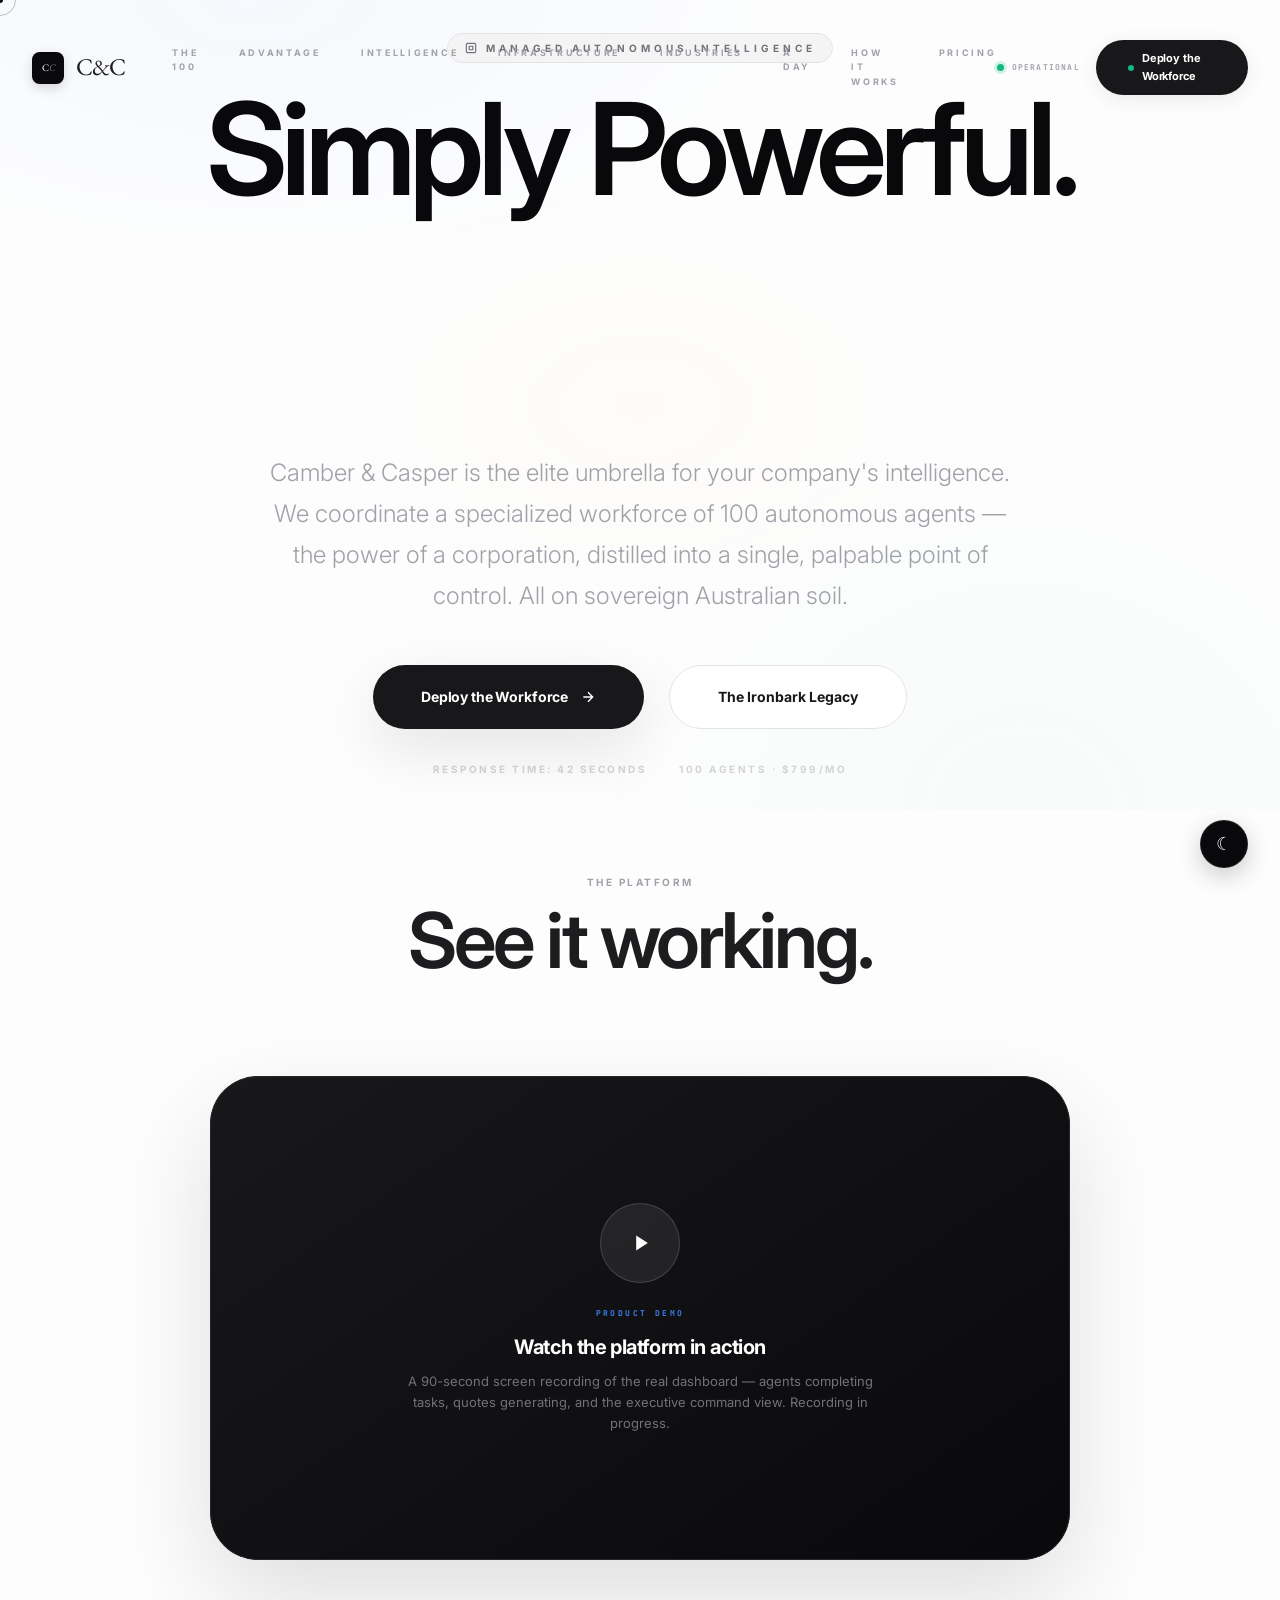
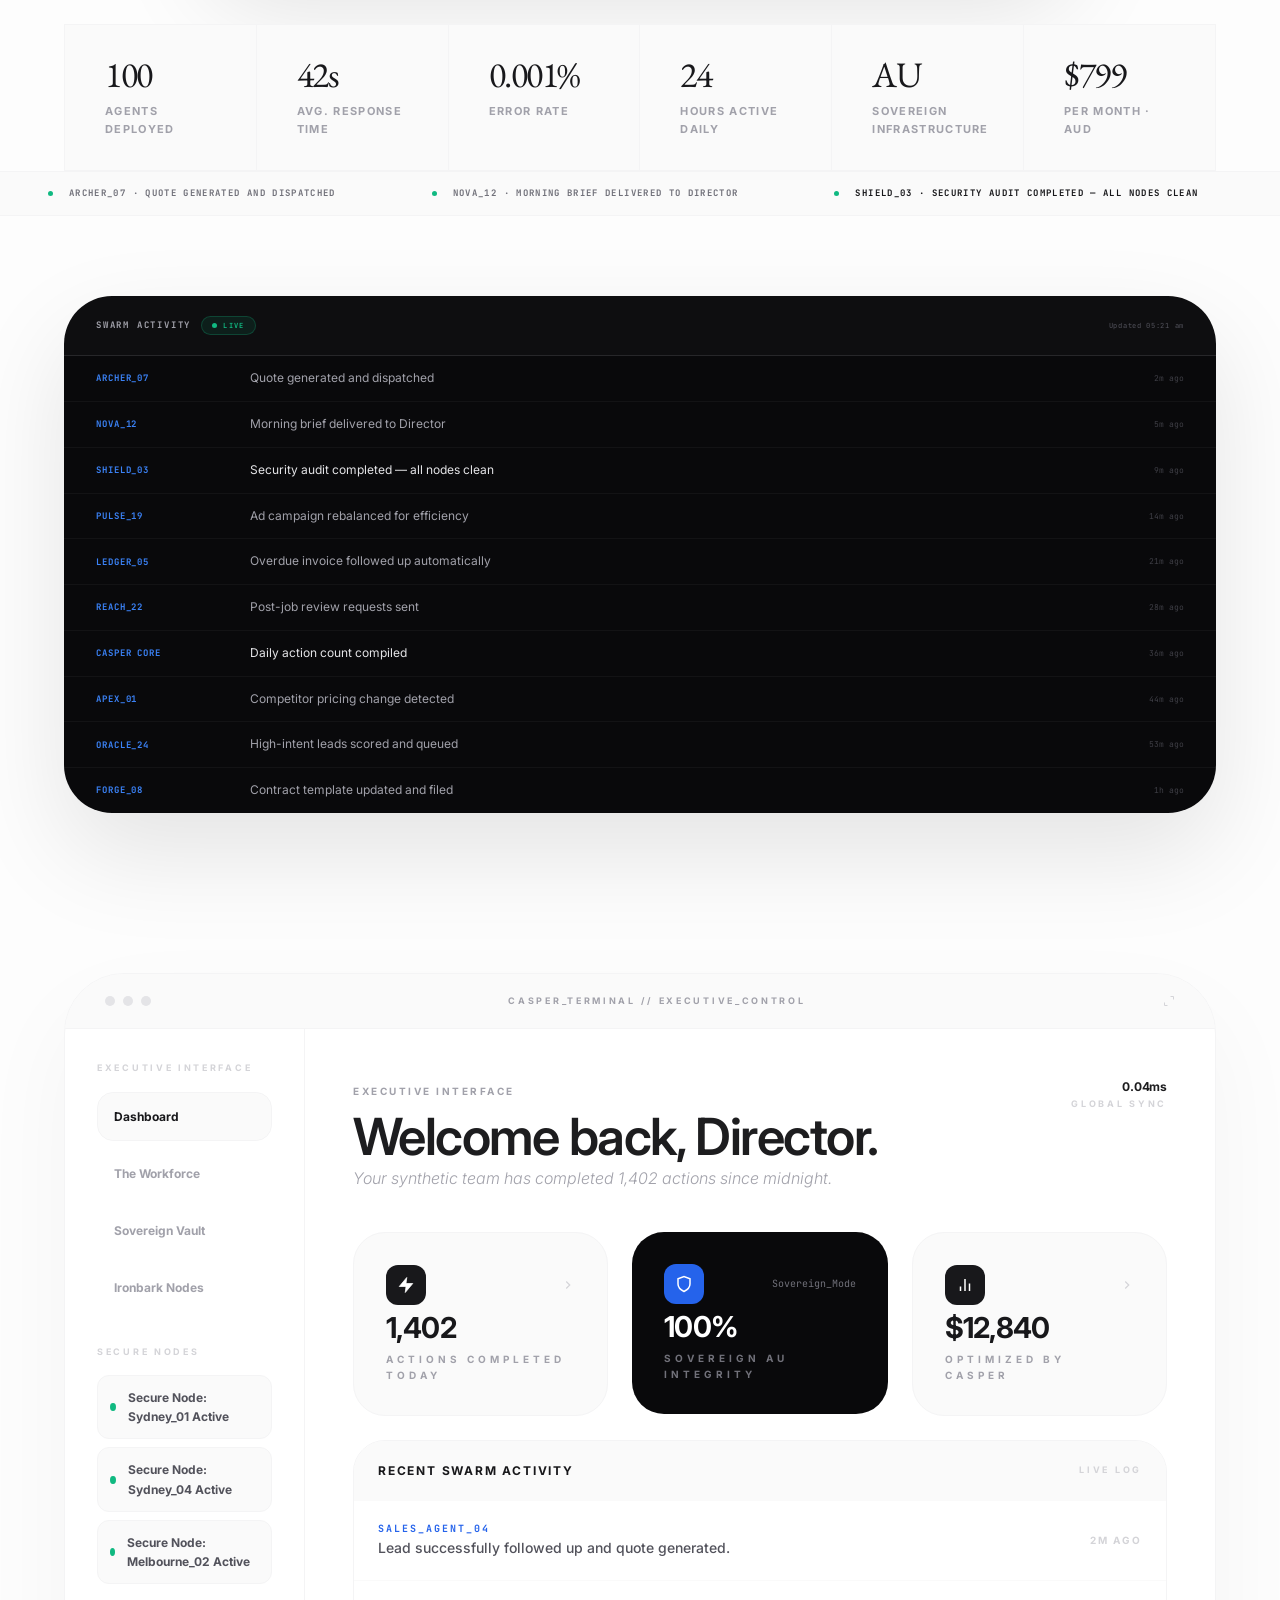
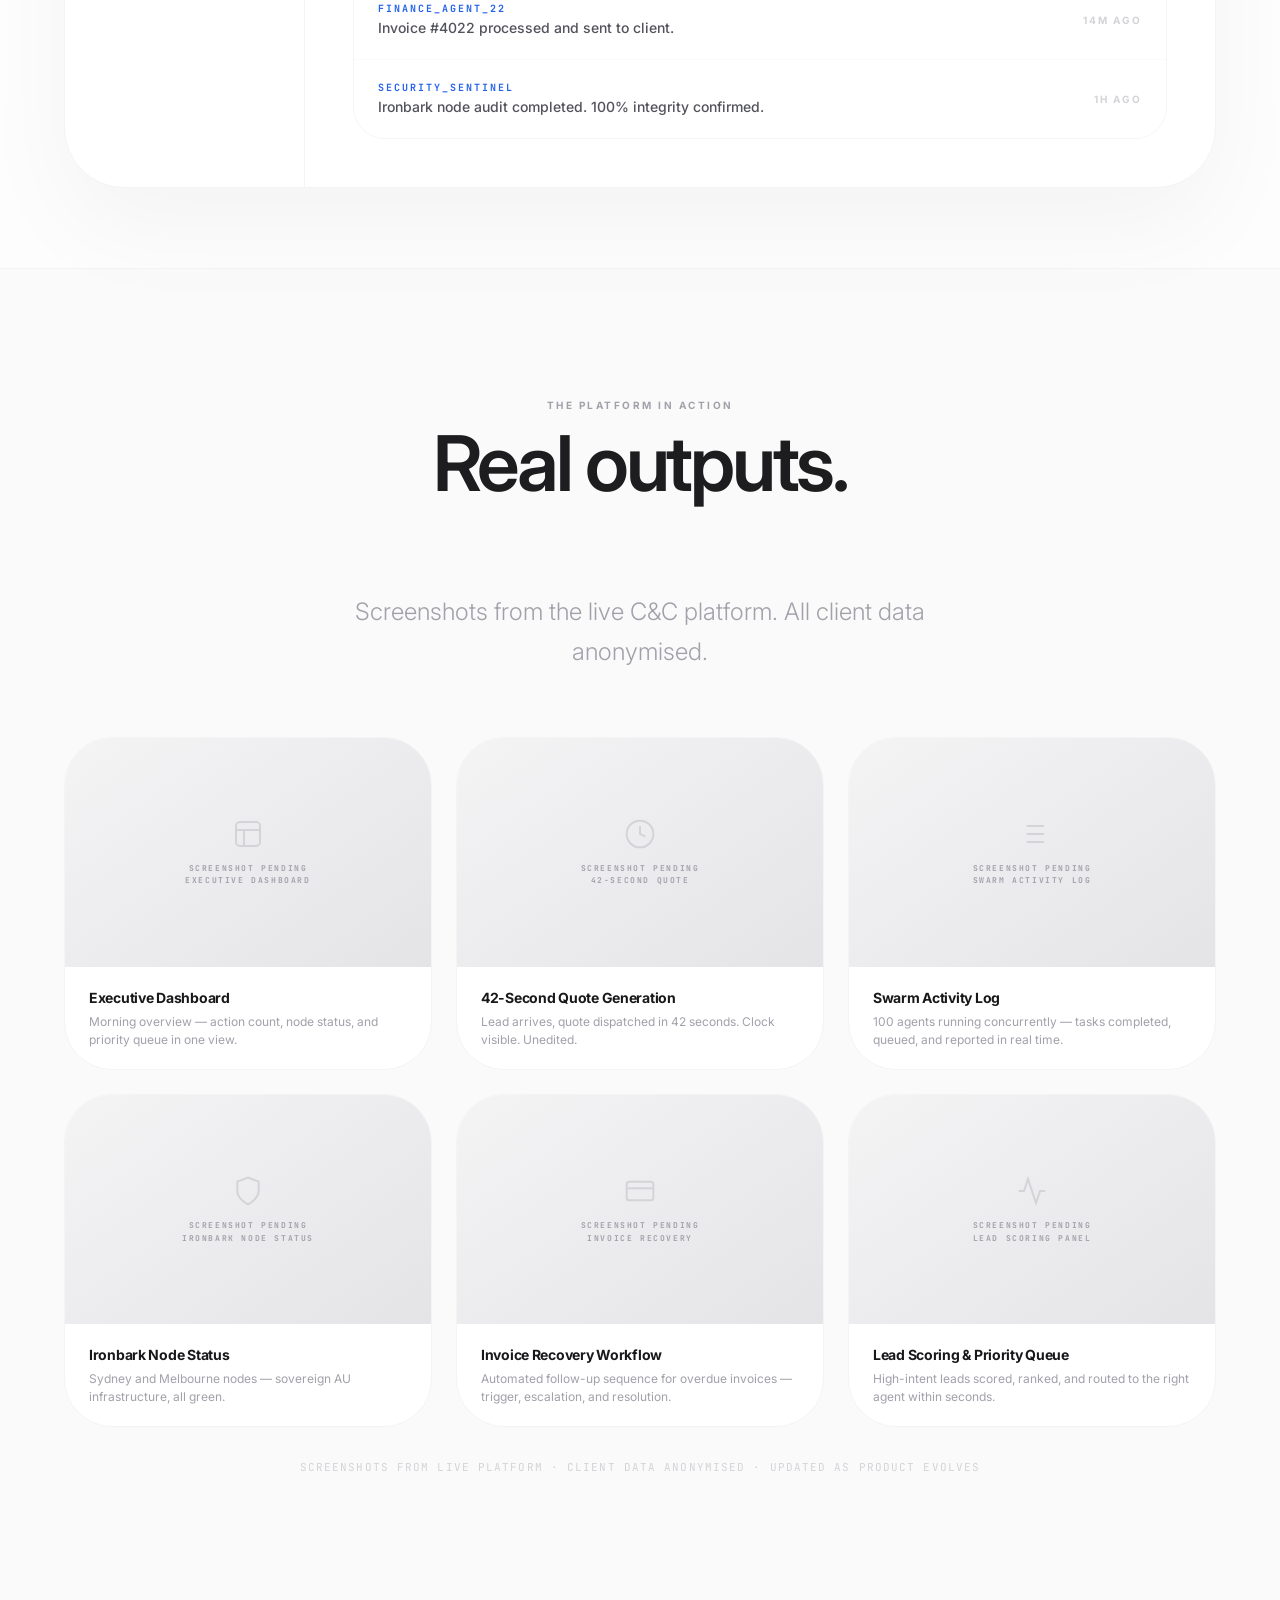
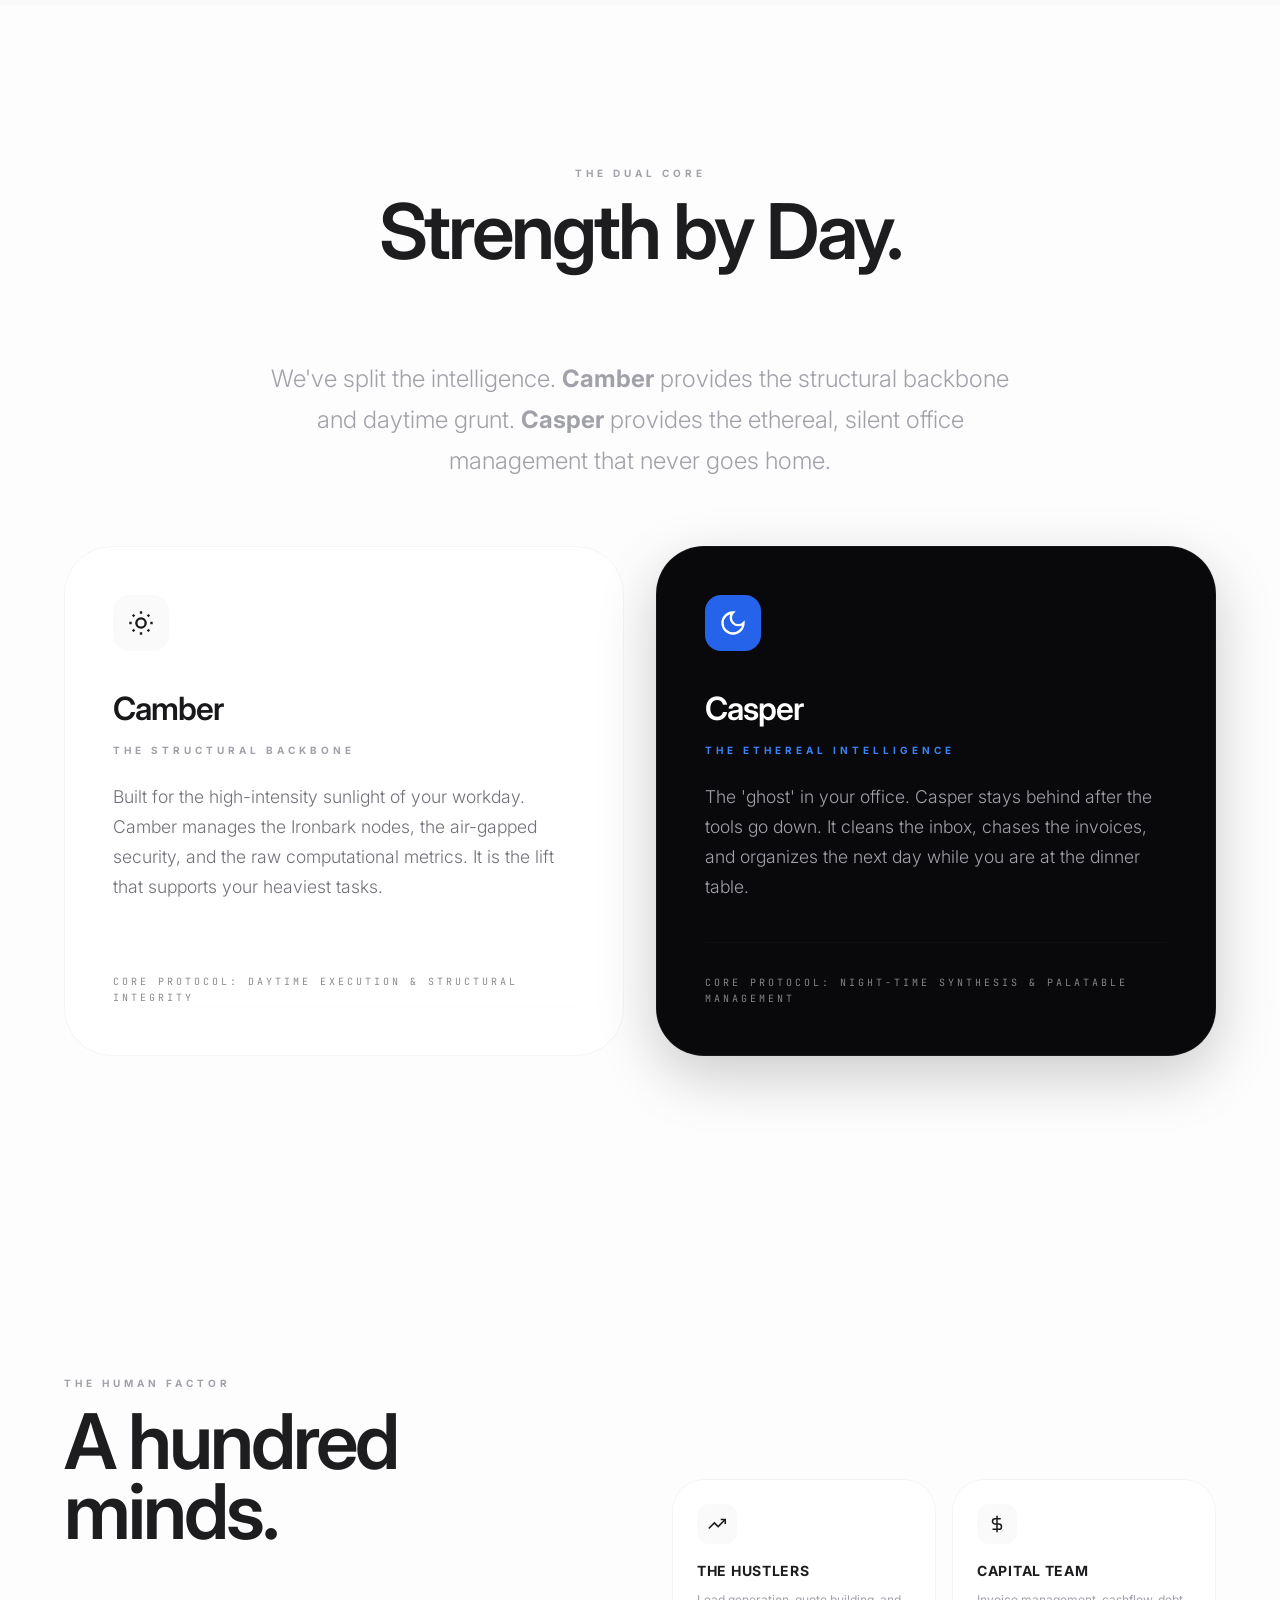
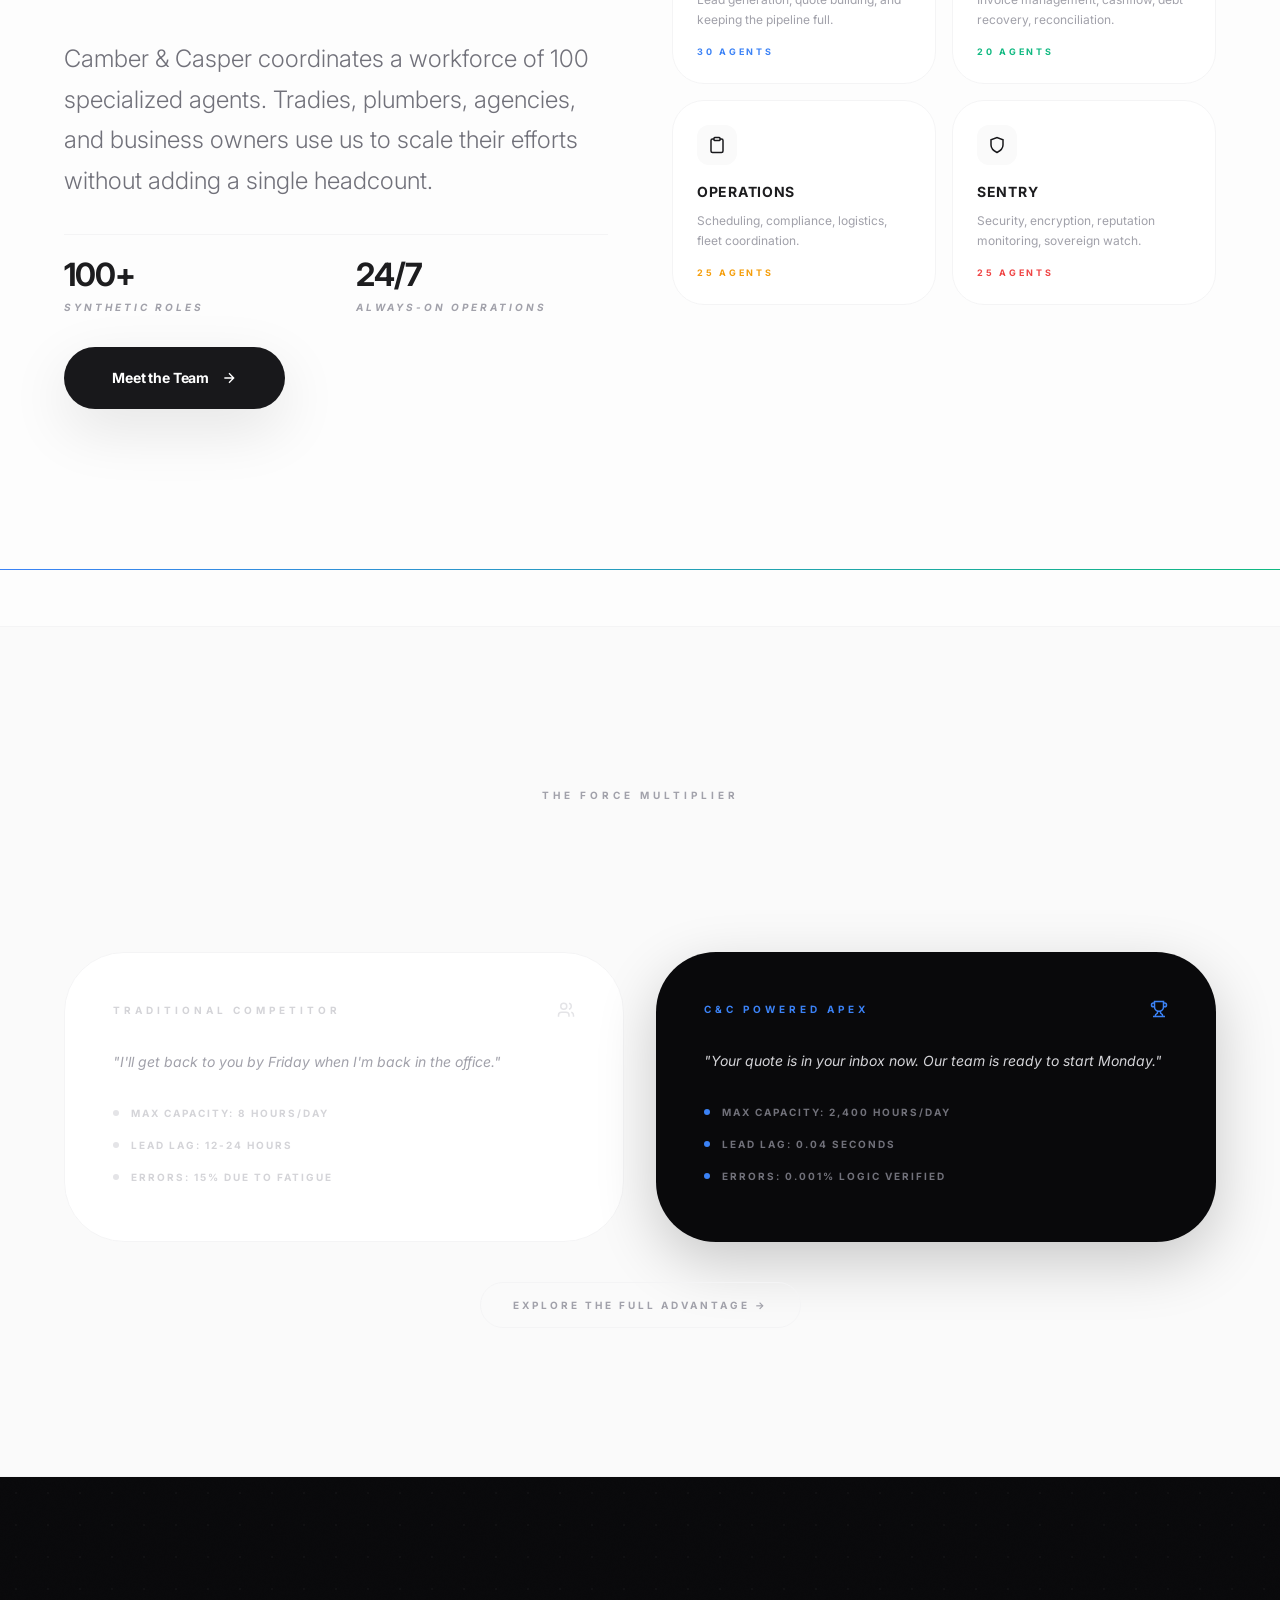
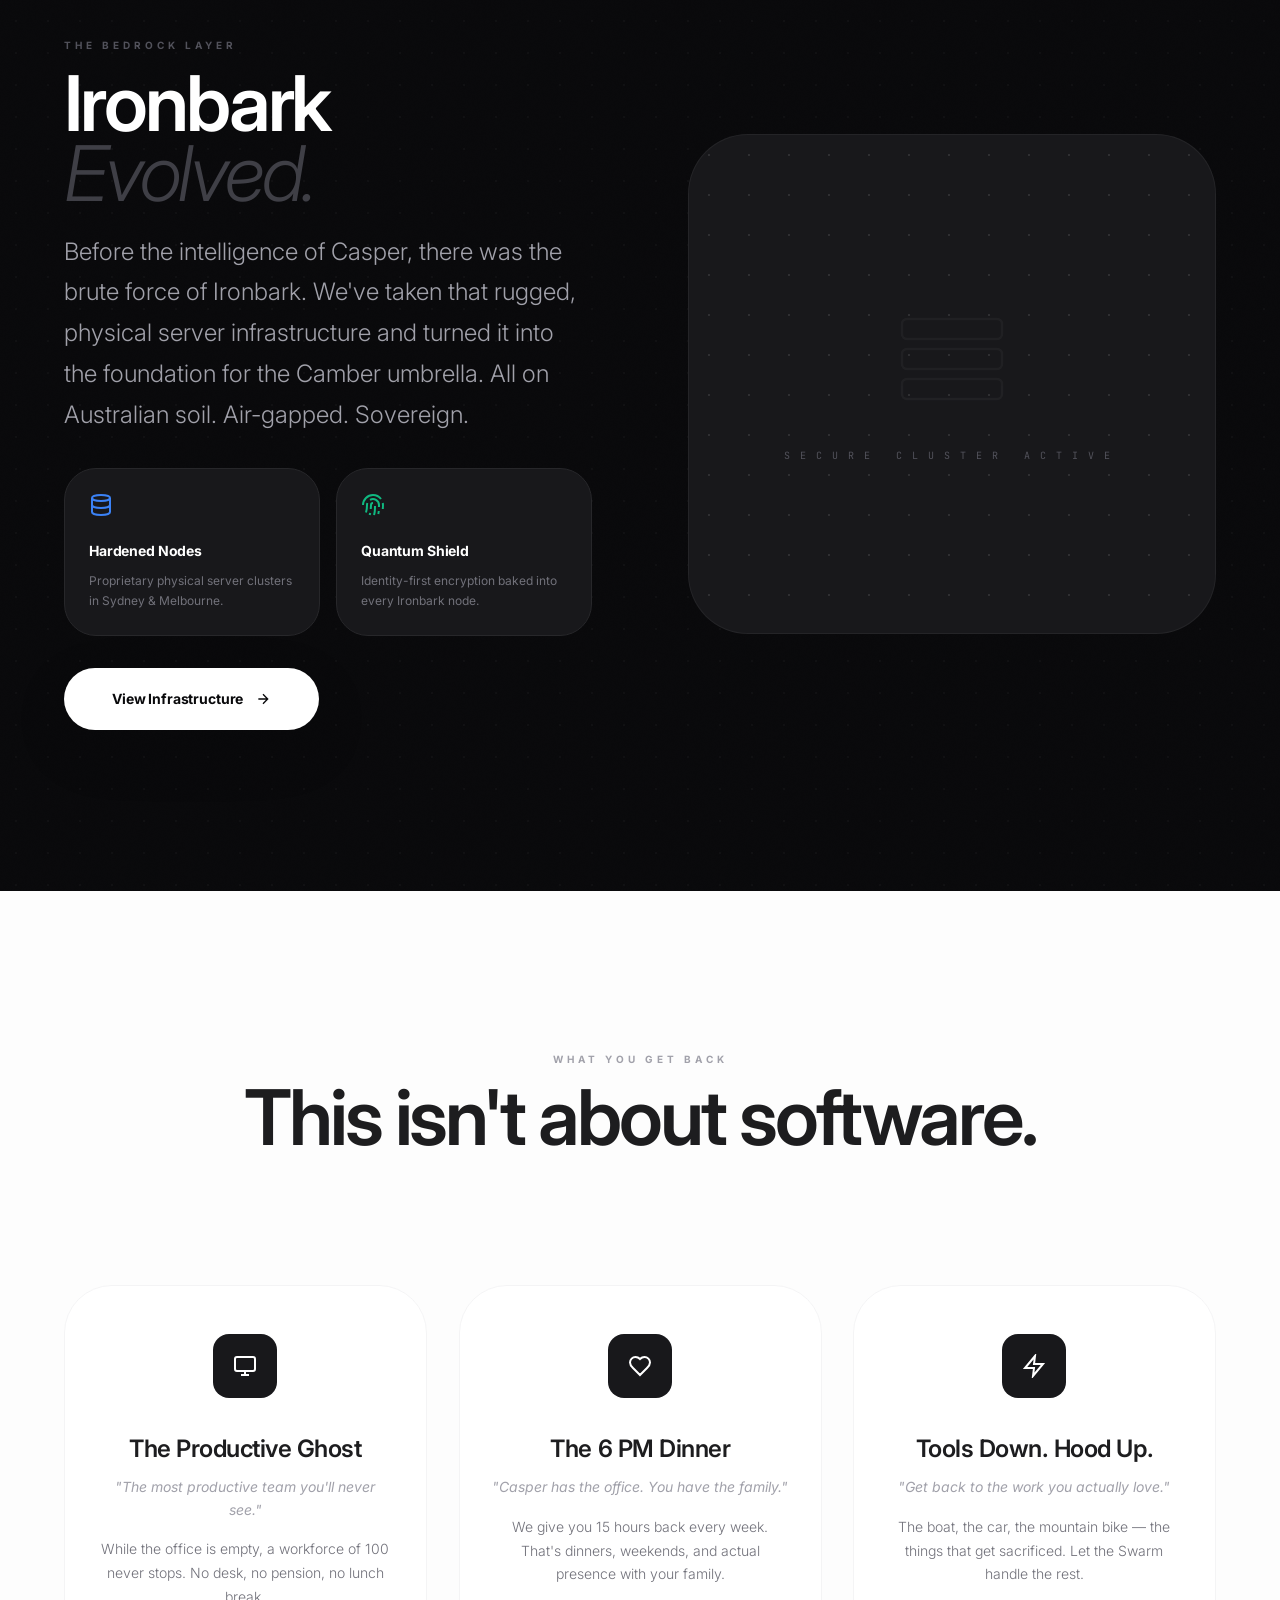
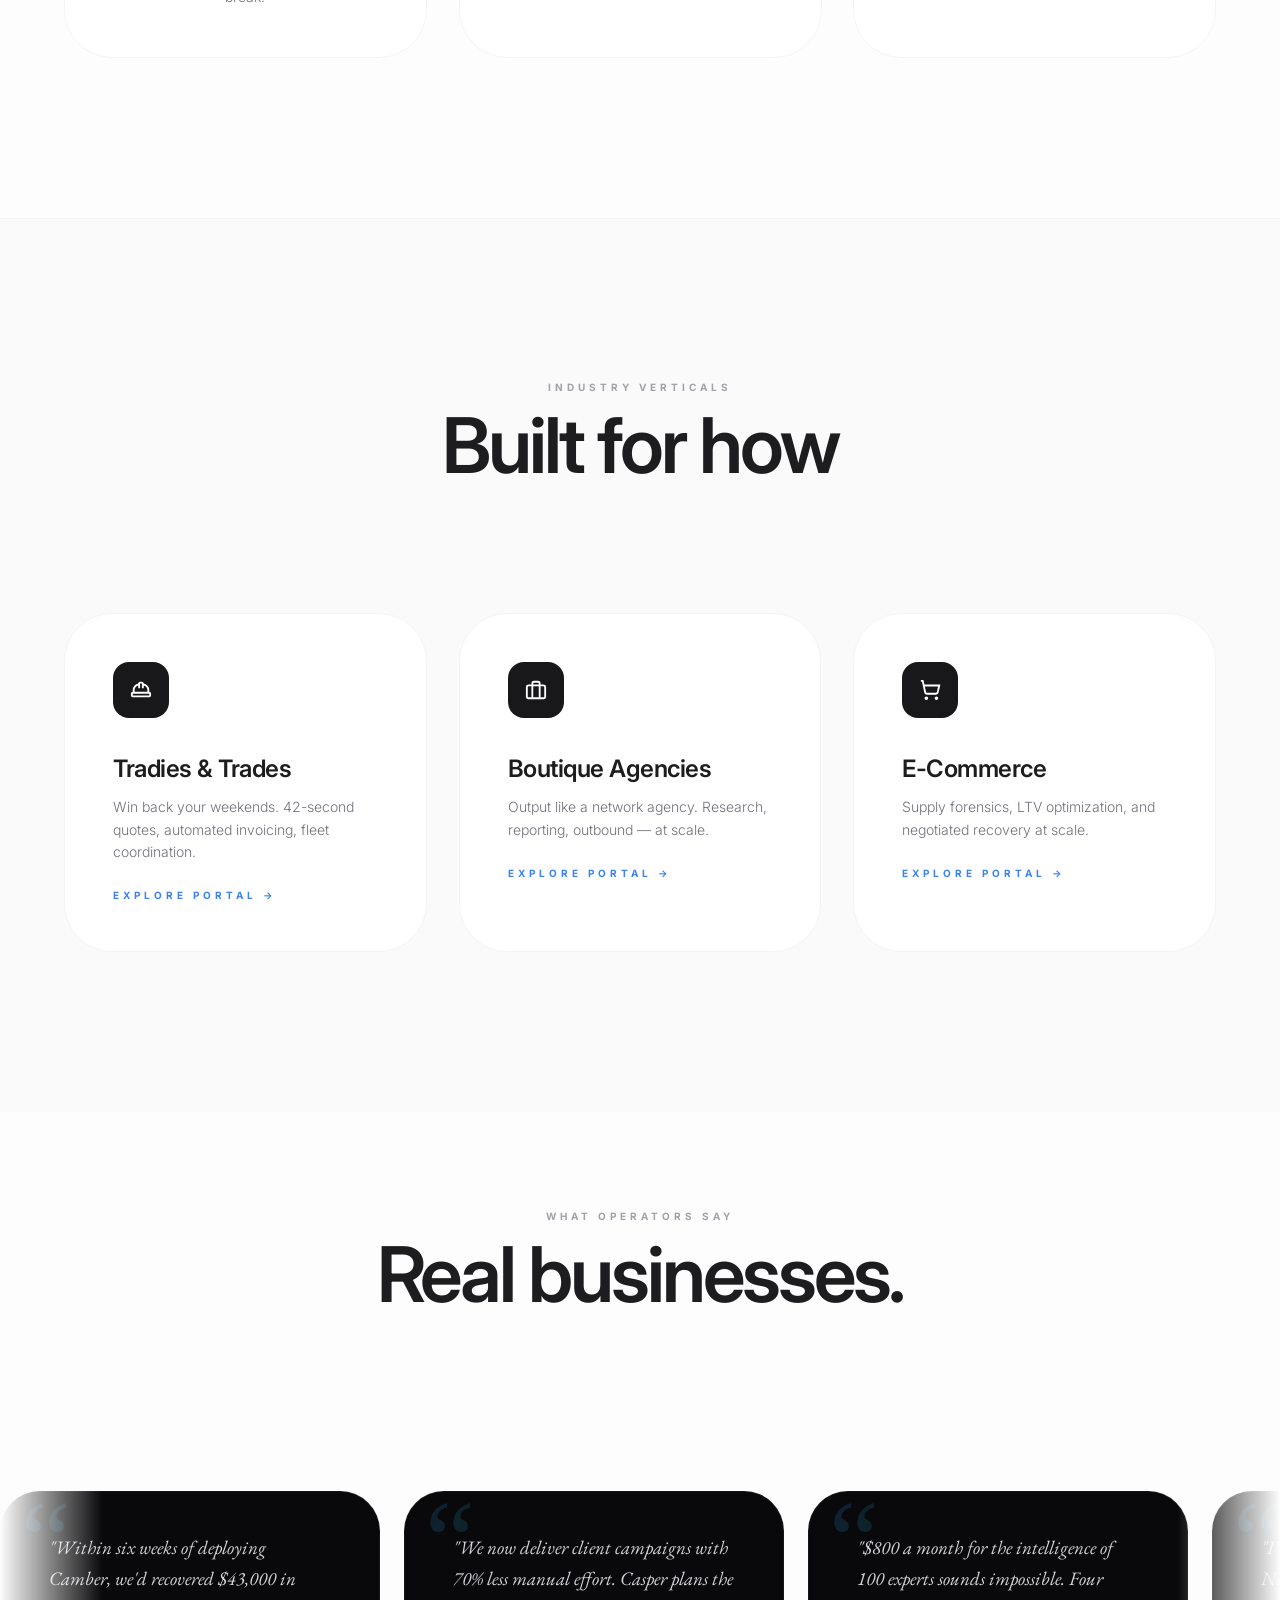
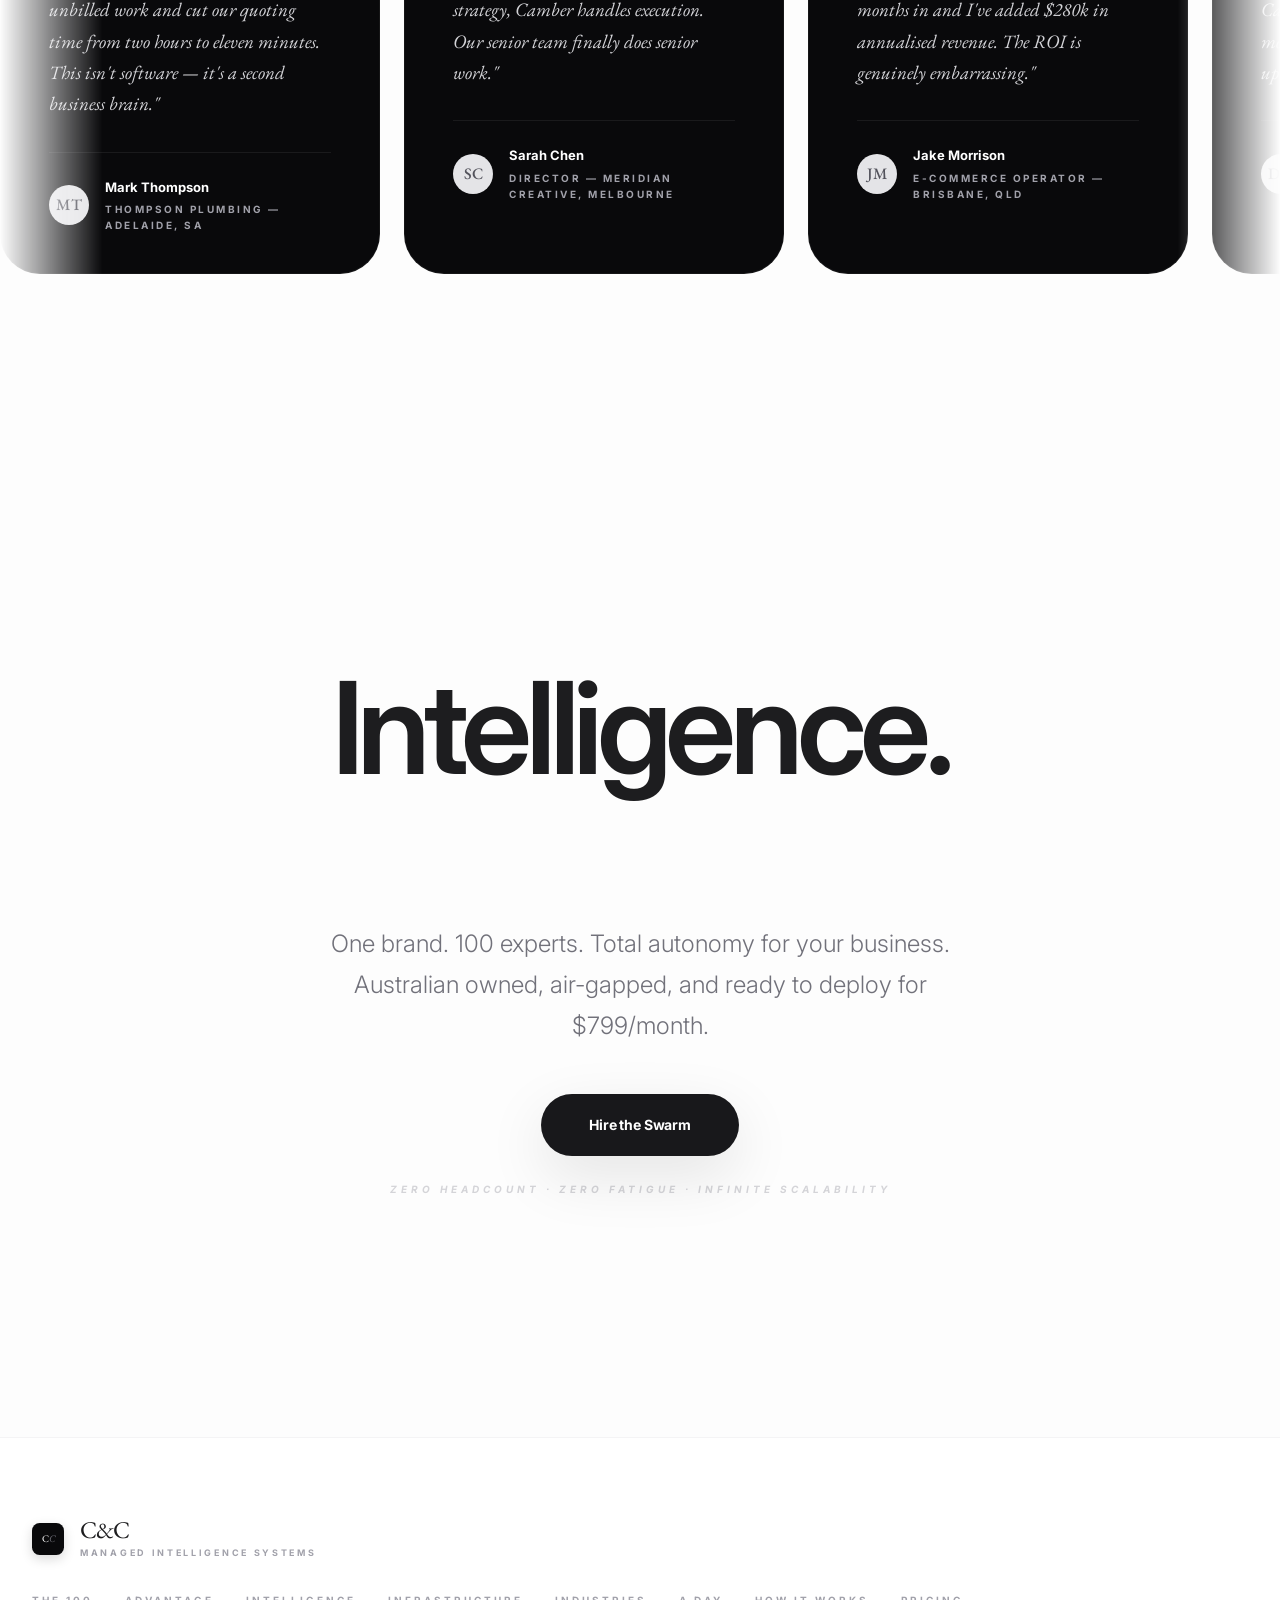
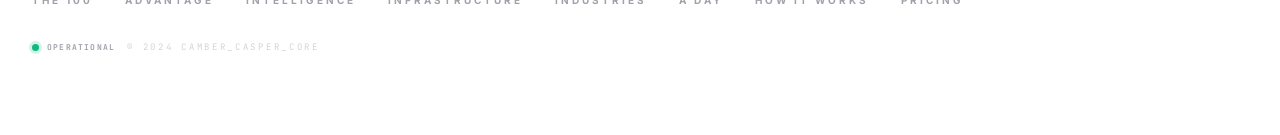
==== commit 1a25707c: "feat: implement live data infrastructure, video placeholders, screenshot gallery, uptime dot, and sw" ====
--- a/site/index.html
+++ b/site/index.html
@@ -8,16 +8,12 @@
   <meta name="description"
     content="100 autonomous AI agents managing your business 24/7 on sovereign Australian infrastructure. The unfair advantage for tradies, agencies, and modern businesses.">
   <link rel="icon" href="favicon.svg" type="image/svg+xml">
-  <link rel="manifest" href="manifest.json">
-  <link rel="canonical" href="https://camberandcasper.com.au/">
   <!-- Open Graph -->
   <meta property="og:title" content="Camber &amp; Casper — Simply Powerful. Engineered for Command.">
   <meta property="og:description"
     content="100 autonomous AI agents managing your business 24/7 on sovereign Australian infrastructure. $799/month.">
   <meta property="og:type" content="website">
   <meta property="og:url" content="https://camberandcasper.com.au/">
-  <meta property="og:image" content="https://camberandcasper.com.au/og-image.png">
-  <meta name="twitter:image" content="https://camberandcasper.com.au/og-image.png">
   <meta name="twitter:card" content="summary_large_image">
   <meta name="twitter:title" content="Camber &amp; Casper — Simply Powerful. Engineered for Command.">
   <meta name="twitter:description" content="100 autonomous AI agents. Sovereign Australian infrastructure. $799/month.">
@@ -26,32 +22,319 @@
     href="https://fonts.googleapis.com/css2?family=EB+Garamond:ital,wght@0,400;0,500;1,400&family=Inter:wght@300;400;500;600;700;800&family=JetBrains+Mono:wght@400;700&display=swap"
     rel="stylesheet">
   <link rel="stylesheet" href="css/styles.css">
-  <script type="application/ld+json">
-  {
-    "@context": "https://schema.org",
-    "@type": "Organization",
-    "name": "Camber & Casper",
-    "alternateName": "C&C",
-    "url": "https://camberandcasper.com.au",
-    "description": "100 autonomous AI agents managing your business 24/7 on sovereign Australian infrastructure.",
-    "email": "hello@camberandcasper.com.au",
-    "address": {
-      "@type": "PostalAddress",
-      "addressLocality": "Sydney",
-      "addressRegion": "NSW",
-      "addressCountry": "AU"
-    },
-    "offers": {
-      "@type": "Offer",
-      "name": "C&C Managed Intelligence Platform",
-      "price": "799",
-      "priceCurrency": "AUD",
-      "priceValidUntil": "2026-12-31",
-      "description": "100 autonomous AI agents on sovereign Australian infrastructure. No lock-in contracts.",
-      "url": "https://camberandcasper.com.au/pricing.html"
-    }
-  }
-  </script>
+  <style>
+    /* Page-specific hero enhancements */
+    .hero {
+      min-height: 90vh;
+      display: flex;
+      flex-direction: column;
+      align-items: center;
+      justify-content: center;
+      text-align: center;
+      padding: 0 2rem;
+    }
+
+    .hero-ctas {
+      display: flex;
+      flex-wrap: wrap;
+      gap: 1.5rem;
+      justify-content: center;
+      margin-top: 3rem;
+    }
+
+    /* Dashboard Preview — from Final Brand Identity */
+    .dashboard-preview {
+      background: white;
+      border-radius: 60px;
+      border: 1px solid var(--cc-zinc-100);
+      box-shadow: 0 40px 100px rgba(0, 0, 0, 0.04);
+      overflow: hidden;
+    }
+
+    .dashboard-header {
+      background: var(--cc-zinc-50);
+      border-bottom: 1px solid var(--cc-zinc-100);
+      padding: 1.25rem 2.5rem;
+      display: flex;
+      justify-content: space-between;
+      align-items: center;
+    }
+
+    .dashboard-dots {
+      display: flex;
+      gap: 0.5rem;
+    }
+
+    .dashboard-dots span {
+      width: 0.625rem;
+      height: 0.625rem;
+      border-radius: 50%;
+      background: var(--cc-zinc-200);
+    }
+
+    .dashboard-body {
+      display: grid;
+      grid-template-columns: 240px 1fr;
+    }
+
+    .dashboard-sidebar {
+      border-right: 1px solid var(--cc-zinc-100);
+      padding: 2rem;
+    }
+
+    .dashboard-main {
+      padding: 3rem;
+    }
+
+    .dashboard-nav {
+      display: flex;
+      flex-direction: column;
+      gap: 0.5rem;
+      margin-bottom: 2rem;
+    }
+
+    .dashboard-nav-item {
+      display: flex;
+      align-items: center;
+      gap: 0.75rem;
+      padding: 0.875rem 1rem;
+      border-radius: 1rem;
+      font-size: 0.75rem;
+      font-weight: 700;
+      color: var(--cc-zinc-400);
+      background: white;
+      border: 1px solid transparent;
+    }
+
+    .dashboard-nav-item.active {
+      color: var(--cc-zinc-900);
+      background: var(--cc-zinc-50);
+      border-color: var(--cc-zinc-100);
+    }
+
+    .node-item {
+      display: flex;
+      align-items: center;
+      gap: 0.75rem;
+      padding: 0.75rem;
+      border-radius: 0.75rem;
+      background: var(--cc-zinc-50);
+      border: 1px solid var(--cc-zinc-100);
+      font-size: 0.75rem;
+      font-weight: 700;
+      color: var(--cc-zinc-600);
+      margin-bottom: 0.5rem;
+    }
+
+    .node-dot {
+      width: 0.5rem;
+      height: 0.5rem;
+      border-radius: 50%;
+      background: var(--cc-emerald-500);
+      animation: pulse 2s infinite;
+    }
+
+    .dashboard-main-top {
+      display: flex;
+      justify-content: space-between;
+      align-items: flex-start;
+      gap: 2rem;
+      margin-bottom: 2.5rem;
+    }
+
+    .metrics-grid {
+      display: grid;
+      grid-template-columns: repeat(3, minmax(0, 1fr));
+      gap: 1.5rem;
+    }
+
+    .metric-card {
+      border-radius: var(--radius-lg);
+      padding: 2rem;
+      display: flex;
+      flex-direction: column;
+      justify-content: space-between;
+      aspect-ratio: 16/10;
+    }
+
+    .metric-card-dark {
+      background: var(--cc-zinc-950);
+      color: white;
+    }
+
+    .metric-card-light {
+      background: var(--cc-zinc-50);
+      border: 1px solid var(--cc-zinc-100);
+    }
+
+    .metric-value {
+      font-size: 1.8rem;
+      font-weight: 700;
+      letter-spacing: -0.03em;
+    }
+
+    .activity-feed {
+      margin-top: 1.5rem;
+      border: 1px solid var(--cc-zinc-100);
+      border-radius: var(--radius-lg);
+      overflow: hidden;
+    }
+
+    .activity-row {
+      display: flex;
+      justify-content: space-between;
+      align-items: center;
+      gap: 1rem;
+      padding: 1.25rem 1.5rem;
+      border-bottom: 1px solid var(--cc-zinc-50);
+      background: white;
+    }
+
+    .activity-row:last-child {
+      border-bottom: none;
+    }
+
+    .activity-agent {
+      font-size: 0.625rem;
+      font-family: var(--font-mono);
+      font-weight: 700;
+      letter-spacing: 0.2em;
+      text-transform: uppercase;
+      color: var(--cc-blue-600);
+    }
+
+    .activity-text {
+      font-size: 0.875rem;
+      color: var(--cc-zinc-600);
+      font-weight: 500;
+    }
+
+    .activity-time {
+      font-size: 0.625rem;
+      font-weight: 700;
+      letter-spacing: 0.2em;
+      text-transform: uppercase;
+      color: var(--cc-zinc-300);
+    }
+
+    /* Identity Split — from Identity Playbook */
+    .identity-card {
+      padding: 3rem;
+      border-radius: var(--radius-card);
+      display: flex;
+      flex-direction: column;
+      justify-content: space-between;
+      min-height: 420px;
+      border: 1px solid;
+      transition: all 0.7s;
+    }
+
+    .identity-camber {
+      background: white;
+      border-color: var(--cc-zinc-100);
+      color: var(--cc-zinc-900);
+    }
+
+    .identity-casper {
+      background: var(--cc-zinc-950);
+      border-color: rgba(255, 255, 255, 0.05);
+      color: white;
+      box-shadow: 0 20px 60px rgba(0, 0, 0, 0.2);
+    }
+
+    .identity-card .protocol {
+      margin-top: 2.5rem;
+      padding-top: 2rem;
+      font-size: 0.625rem;
+      font-family: var(--font-mono);
+      text-transform: uppercase;
+      letter-spacing: 0.3em;
+      opacity: 0.5;
+    }
+
+    /* Force Multiplier — from Unfair Advantage */
+    .compare-card {
+      padding: 3rem;
+      border-radius: 60px;
+      text-align: left;
+      position: relative;
+      overflow: hidden;
+    }
+
+    .compare-human {
+      background: white;
+      border: 1px solid var(--cc-zinc-100);
+    }
+
+    .compare-apex {
+      background: var(--cc-zinc-950);
+      color: white;
+      box-shadow: 0 20px 60px rgba(0, 0, 0, 0.2);
+    }
+
+    .compare-list {
+      list-style: none;
+      padding: 0;
+    }
+
+    .compare-list li {
+      display: flex;
+      align-items: center;
+      gap: 0.75rem;
+      font-size: 0.625rem;
+      font-weight: 700;
+      letter-spacing: 0.2em;
+      text-transform: uppercase;
+      padding: 0.5rem 0;
+    }
+
+    .compare-list li .dot {
+      width: 0.375rem;
+      height: 0.375rem;
+      border-radius: 50%;
+      flex-shrink: 0;
+    }
+
+    /* Ironbark Dark Section */
+    .ironbark-visual {
+      background: var(--cc-zinc-900);
+      border-radius: 60px;
+      border: 1px solid rgba(255, 255, 255, 0.05);
+      display: flex;
+      align-items: center;
+      justify-content: center;
+      min-height: 500px;
+      position: relative;
+      overflow: hidden;
+    }
+
+    .ironbark-feature {
+      padding: 1.5rem;
+      border-radius: var(--radius-lg);
+      background: var(--cc-zinc-900);
+      border: 1px solid var(--cc-zinc-800);
+    }
+
+    @media (max-width: 768px) {
+      .dashboard-body {
+        grid-template-columns: 1fr;
+      }
+
+      .dashboard-sidebar {
+        display: none;
+      }
+
+      .dashboard-main-top,
+      .metrics-grid {
+        grid-template-columns: 1fr;
+        display: grid;
+      }
+
+      .hero .text-hero {
+        font-size: 3rem;
+      }
+    }
+  </style>
 </head>
 
 <body>
@@ -120,11 +403,11 @@
   </div>
 
   <!-- NAVIGATION — synthesized from all files -->
-  <nav class="nav" id="nav" role="navigation" aria-label="Main navigation">
+  <nav class="nav" id="nav">
     <div class="nav-inner">
-      <div class="flex items-center gap-12">
+      <div style="display:flex;align-items:center;gap:3rem;">
         <a href="index.html" class="nav-logo">
-          <div class="nav-logo-mark">C<span class="desc-zinc">C</span></div>
+          <div class="nav-logo-mark">C<span style="color:var(--cc-zinc-500);font-style:italic;">C</span></div>
           <span class="nav-logo-text font-serif">C&C</span>
         </a>
         <div class="nav-links">
@@ -138,15 +421,16 @@
           <a href="pricing.html">Pricing</a>
         </div>
       </div>
-      <div class="flex items-center gap-4x">
-        <a href="contact.html" class="nav-cta">Deploy the Workforce</a>
-        <button class="mobile-menu-btn" aria-label="Open navigation menu" aria-expanded="false"><span></span><span></span><span></span></button>
+      <div style="display:flex;align-items:center;gap:1rem;">
+        <span class="cc-status-dot" aria-label="System status"></span>
+        <a href="pricing.html" class="nav-cta">Deploy the Workforce</a>
+        <button class="mobile-menu-btn" aria-label="Menu"><span></span><span></span><span></span></button>
       </div>
     </div>
   </nav>
 
   <!-- MOBILE MENU PANEL -->
-  <div class="mobile-menu" role="navigation" aria-label="Mobile navigation">
+  <div class="mobile-menu">
     <a href="index.html">Home</a>
     <a href="workforce.html">The 100</a>
     <a href="advantage.html">Advantage</a>
@@ -155,7 +439,7 @@
     <a href="industries.html">Industries</a>
     <a href="day.html">A Day in Command</a>
     <a href="launch.html">How It Works</a>
-    <a href="contact.html" class="nav-cta">Deploy the Workforce</a>
+    <a href="pricing.html" class="nav-cta">Deploy the Workforce</a>
   </div>
 
   <main id="main">
@@ -169,7 +453,7 @@
       <div class="hero-mesh"></div>
       <div class="reveal container-sm" style="max-width:72rem;position:relative;z-index:1;">
         <div class="badge badge-light mb-8 cc-badge-pop">
-          <svg width="14" height="14" viewBox="0 0 24 24" fill="none" stroke="currentColor" stroke-width="2" aria-hidden="true">
+          <svg width="14" height="14" viewBox="0 0 24 24" fill="none" stroke="currentColor" stroke-width="2">
             <rect x="4" y="4" width="16" height="16" rx="2" />
             <path d="M9 9h6v6H9z" />
           </svg>
@@ -187,17 +471,44 @@
           on sovereign Australian soil.
         </p>
         <div class="hero-ctas">
-          <a href="contact.html" class="btn-primary cc-glow-cta">
+          <a href="pricing.html" class="btn-primary cc-glow-cta">
             Deploy the Workforce
-            <svg width="16" height="16" viewBox="0 0 24 24" fill="none" stroke="currentColor" stroke-width="2" aria-hidden="true">
+            <svg width="16" height="16" viewBox="0 0 24 24" fill="none" stroke="currentColor" stroke-width="2">
               <path d="M5 12h14M12 5l7 7-7 7" />
             </svg>
           </a>
           <a href="infrastructure.html" class="btn-secondary">The Ironbark Legacy</a>
         </div>
         <div style="display:flex;justify-content:center;gap:2rem;margin-top:2rem;">
-          <span class="text-label cc-label-track text-zinc-300">Response Time: 42 Seconds</span>
-          <span class="text-label cc-label-track text-zinc-300">100 Agents · $799/mo</span>
+          <span class="text-label cc-label-track" style="color:var(--cc-zinc-300);">Response Time: 42 Seconds</span>
+          <span class="text-label cc-label-track" style="color:var(--cc-zinc-300);">100 Agents · $799/mo</span>
+        </div>
+      </div>
+    </section>
+
+    <!-- ============================================
+         PRODUCT EXPLAINER VIDEO
+         HOW TO ACTIVATE: Record a 90-second screen recording of the real
+         C&C dashboard using Loom, OBS, or Cleanshot. Upload to Vimeo (cleaner,
+         no ads) or YouTube. Then replace data-vimeo-id="" with your real video
+         ID (e.g. data-vimeo-id="123456789") and the placeholder disappears.
+         ============================================ -->
+    <section class="cc-video-section reveal">
+      <div class="container-sm">
+        <p class="text-label cc-label-track" style="color:var(--cc-zinc-400);text-align:center;margin-bottom:1rem;">The Platform</p>
+        <h2 class="text-display text-center mb-8" style="max-width:36rem;margin-left:auto;margin-right:auto;">See it working.<br><span class="text-ghost cc-grad-text">In real time.</span></h2>
+        <div class="cc-video-wrap" data-vimeo-id="" data-youtube-id="" data-title="Camber & Casper — Live Platform Demo">
+          <!-- Placeholder: visible until a real video ID is set above -->
+          <div class="cc-video-placeholder">
+            <div class="cc-video-play-btn">
+              <svg width="20" height="20" viewBox="0 0 24 24" fill="white" stroke="none">
+                <polygon points="5 3 19 12 5 21 5 3"/>
+              </svg>
+            </div>
+            <p class="cc-video-placeholder-label">Product Demo</p>
+            <p class="cc-video-placeholder-title">Watch the platform in action</p>
+            <p class="cc-video-placeholder-desc">A 90-second screen recording of the real dashboard — agents completing tasks, quotes generating, and the executive command view. Recording in progress.</p>
+          </div>
         </div>
       </div>
     </section>
@@ -272,6 +583,66 @@
           priority queued</div>
       </div>
     </div>
+
+    <!-- ============================================
+         SWARM LIVE LOG WIDGET
+         Reads from /data/activity.json (refreshes every 60s).
+         HOW TO ACTIVATE: Populate activity.json with real agent events
+         from the C&C platform, or point the fetch in main.js to a real
+         API endpoint. The hardcoded data below shows on first load and
+         is replaced as soon as the JSON file loads.
+         ============================================ -->
+    <section class="cc-swarm-log-section reveal">
+      <div class="container">
+        <div class="cc-swarm-log" aria-label="Live agent activity log">
+          <div class="cc-swarm-log-header">
+            <div class="cc-swarm-log-title">
+              <span>Swarm Activity</span>
+              <span class="cc-swarm-log-live-badge">Live</span>
+            </div>
+            <span class="cc-swarm-log-refresh" id="cc-swarm-log-ts">Refreshes every 60s</span>
+          </div>
+          <div class="cc-swarm-log-body" id="cc-swarm-log-body">
+            <!-- Populated by initLiveActivity() in main.js from /data/activity.json -->
+            <div class="cc-swarm-log-row">
+              <div class="cc-swarm-log-agent">ARCHER_07</div>
+              <div class="cc-swarm-log-action">Quote generated and dispatched</div>
+              <div class="cc-swarm-log-time">2m ago</div>
+            </div>
+            <div class="cc-swarm-log-row">
+              <div class="cc-swarm-log-agent">NOVA_12</div>
+              <div class="cc-swarm-log-action">Morning brief delivered to Director</div>
+              <div class="cc-swarm-log-time">5m ago</div>
+            </div>
+            <div class="cc-swarm-log-row highlight">
+              <div class="cc-swarm-log-agent">SHIELD_03</div>
+              <div class="cc-swarm-log-action">Security audit completed — all nodes clean</div>
+              <div class="cc-swarm-log-time">9m ago</div>
+            </div>
+            <div class="cc-swarm-log-row">
+              <div class="cc-swarm-log-agent">LEDGER_05</div>
+              <div class="cc-swarm-log-action">Overdue invoice followed up automatically</div>
+              <div class="cc-swarm-log-time">14m ago</div>
+            </div>
+            <div class="cc-swarm-log-row">
+              <div class="cc-swarm-log-agent">PULSE_19</div>
+              <div class="cc-swarm-log-action">Ad campaign rebalanced for efficiency</div>
+              <div class="cc-swarm-log-time">21m ago</div>
+            </div>
+            <div class="cc-swarm-log-row">
+              <div class="cc-swarm-log-agent">REACH_22</div>
+              <div class="cc-swarm-log-action">Post-job review requests sent</div>
+              <div class="cc-swarm-log-time">28m ago</div>
+            </div>
+            <div class="cc-swarm-log-row highlight">
+              <div class="cc-swarm-log-agent">CASPER CORE</div>
+              <div class="cc-swarm-log-action">Daily action count compiled</div>
+              <div class="cc-swarm-log-time">36m ago</div>
+            </div>
+          </div>
+        </div>
+      </div>
+    </section>
 
     <!-- ============================================
          DASHBOARD PREVIEW — from Final Brand Identity
@@ -283,8 +654,8 @@
         <div class="dashboard-preview">
           <div class="dashboard-header">
             <div class="dashboard-dots"><span></span><span></span><span></span></div>
-            <span class="text-micro text-zinc-400">Casper_Terminal // Executive_Control</span>
-            <svg width="12" height="12" viewBox="0 0 24 24" fill="none" stroke="var(--cc-zinc-300)" stroke-width="2" aria-hidden="true">
+            <span class="text-micro" style="color:var(--cc-zinc-400);">Casper_Terminal // Executive_Control</span>
+            <svg width="12" height="12" viewBox="0 0 24 24" fill="none" stroke="var(--cc-zinc-300)" stroke-width="2">
               <polyline points="15 3 21 3 21 9" />
               <polyline points="9 21 3 21 3 15" />
             </svg>
@@ -306,14 +677,14 @@
             <div class="dashboard-main">
               <div class="dashboard-main-top">
                 <div>
-                  <span class="text-label cc-label-track text-zinc-400">Executive Interface</span>
+                  <span class="text-label cc-label-track" style="color:var(--cc-zinc-400);">Executive Interface</span>
                   <h3 class="text-headline" style="margin-top:0.5rem;">Welcome back, Director.</h3>
                   <p style="color:var(--cc-zinc-400);font-weight:300;font-style:italic;margin-top:0.25rem;">Your
                     synthetic team has completed 1,402 actions since midnight.</p>
                 </div>
                 <div class="text-right">
                   <div style="font-size:0.75rem;font-weight:700;letter-spacing:-0.02em;">0.04ms</div>
-                  <div class="text-micro text-zinc-300">Global Sync</div>
+                  <div class="text-micro" style="color:var(--cc-zinc-300);">Global Sync</div>
                 </div>
               </div>
               <div class="metrics-grid">
@@ -321,25 +692,25 @@
                   <div class="flex-between">
                     <div class="card-icon card-icon-dark" style="width:2.5rem;height:2.5rem;border-radius:0.75rem;">
                       <svg width="18" height="18" viewBox="0 0 24 24" fill="currentColor" stroke="currentColor"
-                        stroke-width="1" aria-hidden="true">
+                        stroke-width="1">
                         <polygon points="13 2 3 14 12 14 11 22 21 10 12 10 13 2" />
                       </svg>
                     </div>
                     <svg width="14" height="14" viewBox="0 0 24 24" fill="none" stroke="var(--cc-zinc-300)"
-                      stroke-width="2" aria-hidden="true">
+                      stroke-width="2">
                       <polyline points="9 18 15 12 9 6" />
                     </svg>
                   </div>
                   <div>
                     <div class="metric-value" style="color:var(--cc-zinc-900);" data-count="1402">0</div>
-                    <div class="text-label text-zinc-400">Actions Completed Today</div>
+                    <div class="text-label" style="color:var(--cc-zinc-400);">Actions Completed Today</div>
                   </div>
                 </div>
                 <div class="metric-card metric-card-dark">
                   <div class="flex-between">
                     <div class="card-icon card-icon-blue" style="width:2.5rem;height:2.5rem;border-radius:0.75rem;">
                       <svg width="18" height="18" viewBox="0 0 24 24" fill="none" stroke="currentColor"
-                        stroke-width="2" aria-hidden="true">
+                        stroke-width="2">
                         <path d="M12 22s8-4 8-10V5l-8-3-8 3v7c0 6 8 10 8 10z" />
                       </svg>
                     </div>
@@ -347,27 +718,27 @@
                   </div>
                   <div>
                     <div class="metric-value" data-count="100" data-suffix="%">0%</div>
-                    <div class="text-label text-zinc-500">Sovereign AU Integrity</div>
+                    <div class="text-label" style="color:var(--cc-zinc-500);">Sovereign AU Integrity</div>
                   </div>
                 </div>
                 <div class="metric-card metric-card-light">
                   <div class="flex-between">
                     <div class="card-icon card-icon-dark" style="width:2.5rem;height:2.5rem;border-radius:0.75rem;">
                       <svg width="18" height="18" viewBox="0 0 24 24" fill="none" stroke="currentColor"
-                        stroke-width="2" aria-hidden="true">
+                        stroke-width="2">
                         <line x1="18" y1="20" x2="18" y2="10" />
                         <line x1="12" y1="20" x2="12" y2="4" />
                         <line x1="6" y1="20" x2="6" y2="14" />
                       </svg>
                     </div>
                     <svg width="14" height="14" viewBox="0 0 24 24" fill="none" stroke="var(--cc-zinc-300)"
-                      stroke-width="2" aria-hidden="true">
+                      stroke-width="2">
                       <polyline points="9 18 15 12 9 6" />
                     </svg>
                   </div>
                   <div>
                     <div class="metric-value" style="color:var(--cc-zinc-900);">$12,840</div>
-                    <div class="text-label text-zinc-400">Optimized by Casper</div>
+                    <div class="text-label" style="color:var(--cc-zinc-400);">Optimized by Casper</div>
                   </div>
                 </div>
               </div>
@@ -376,7 +747,7 @@
                   <div
                     style="font-size:0.75rem;font-weight:700;letter-spacing:0.15em;text-transform:uppercase;color:var(--cc-zinc-900);">
                     Recent Swarm Activity</div>
-                  <div class="text-micro text-zinc-300">Live Log</div>
+                  <div class="text-micro" style="color:var(--cc-zinc-300);">Live Log</div>
                 </div>
                 <div class="activity-row">
                   <div>
@@ -407,15 +778,110 @@
     </section>
 
     <!-- ============================================
+         SCREENSHOT GALLERY
+         HOW TO ACTIVATE: Take real screenshots of the C&C product dashboard.
+         Anonymise/blur any client-identifying data. Export as WebP (max 200KB each).
+         Save to /site/images/screenshots/ and replace the data-src attributes below.
+         The placeholder cards are visible until real screenshots are added.
+
+         Suggested shots:
+         - screenshot-01: Executive dashboard — morning overview with action count
+         - screenshot-02: Quote generated in 42 seconds — clock visible in frame
+         - screenshot-03: Agent swarm activity log — showing concurrent tasks
+         - screenshot-04: Ironbark node status panel — all nodes green
+         - screenshot-05: Invoice recovery workflow — before/after view
+         - screenshot-06: Lead scoring panel — high-intent queue
+         ============================================ -->
+    <section class="cc-screenshot-section">
+      <div class="container">
+        <div class="reveal text-center">
+          <p class="text-label cc-label-track" style="color:var(--cc-zinc-400);">The Platform in Action</p>
+          <h2 class="text-display mt-4">Real outputs.<br><span class="text-ghost cc-grad-text">Real results.</span></h2>
+          <p class="text-body-lg mt-6 mx-auto" style="max-width:40rem;color:var(--cc-zinc-400);">Screenshots from the live C&C platform. All client data anonymised.</p>
+        </div>
+        <div class="cc-screenshot-grid reveal" data-delay="200">
+
+          <div class="cc-screenshot-card">
+            <div class="cc-screenshot-img-wrap cc-screenshot-pending" data-src="">
+              <svg width="32" height="32" viewBox="0 0 24 24" fill="none" stroke="var(--cc-zinc-300)" stroke-width="1.5"><rect x="3" y="3" width="18" height="18" rx="3"/><path d="M3 9h18M9 21V9"/></svg>
+              <p class="cc-screenshot-pending-label">Screenshot pending<br>Executive Dashboard</p>
+            </div>
+            <div class="cc-screenshot-caption">
+              <div class="cc-screenshot-caption-title">Executive Dashboard</div>
+              <div class="cc-screenshot-caption-desc">Morning overview — action count, node status, and priority queue in one view.</div>
+            </div>
+          </div>
+
+          <div class="cc-screenshot-card">
+            <div class="cc-screenshot-img-wrap cc-screenshot-pending" data-src="">
+              <svg width="32" height="32" viewBox="0 0 24 24" fill="none" stroke="var(--cc-zinc-300)" stroke-width="1.5"><circle cx="12" cy="12" r="10"/><polyline points="12 6 12 12 16 14"/></svg>
+              <p class="cc-screenshot-pending-label">Screenshot pending<br>42-Second Quote</p>
+            </div>
+            <div class="cc-screenshot-caption">
+              <div class="cc-screenshot-caption-title">42-Second Quote Generation</div>
+              <div class="cc-screenshot-caption-desc">Lead arrives, quote dispatched in 42 seconds. Clock visible. Unedited.</div>
+            </div>
+          </div>
+
+          <div class="cc-screenshot-card">
+            <div class="cc-screenshot-img-wrap cc-screenshot-pending" data-src="">
+              <svg width="32" height="32" viewBox="0 0 24 24" fill="none" stroke="var(--cc-zinc-300)" stroke-width="1.5"><line x1="8" y1="6" x2="21" y2="6"/><line x1="8" y1="12" x2="21" y2="12"/><line x1="8" y1="18" x2="21" y2="18"/><line x1="3" y1="6" x2="3.01" y2="6"/><line x1="3" y1="12" x2="3.01" y2="12"/><line x1="3" y1="18" x2="3.01" y2="18"/></svg>
+              <p class="cc-screenshot-pending-label">Screenshot pending<br>Swarm Activity Log</p>
+            </div>
+            <div class="cc-screenshot-caption">
+              <div class="cc-screenshot-caption-title">Swarm Activity Log</div>
+              <div class="cc-screenshot-caption-desc">100 agents running concurrently — tasks completed, queued, and reported in real time.</div>
+            </div>
+          </div>
+
+          <div class="cc-screenshot-card">
+            <div class="cc-screenshot-img-wrap cc-screenshot-pending" data-src="">
+              <svg width="32" height="32" viewBox="0 0 24 24" fill="none" stroke="var(--cc-zinc-300)" stroke-width="1.5"><path d="M12 22s8-4 8-10V5l-8-3-8 3v7c0 6 8 10 8 10z"/></svg>
+              <p class="cc-screenshot-pending-label">Screenshot pending<br>Ironbark Node Status</p>
+            </div>
+            <div class="cc-screenshot-caption">
+              <div class="cc-screenshot-caption-title">Ironbark Node Status</div>
+              <div class="cc-screenshot-caption-desc">Sydney and Melbourne nodes — sovereign AU infrastructure, all green.</div>
+            </div>
+          </div>
+
+          <div class="cc-screenshot-card">
+            <div class="cc-screenshot-img-wrap cc-screenshot-pending" data-src="">
+              <svg width="32" height="32" viewBox="0 0 24 24" fill="none" stroke="var(--cc-zinc-300)" stroke-width="1.5"><rect x="2" y="5" width="20" height="14" rx="2"/><line x1="2" y1="10" x2="22" y2="10"/></svg>
+              <p class="cc-screenshot-pending-label">Screenshot pending<br>Invoice Recovery</p>
+            </div>
+            <div class="cc-screenshot-caption">
+              <div class="cc-screenshot-caption-title">Invoice Recovery Workflow</div>
+              <div class="cc-screenshot-caption-desc">Automated follow-up sequence for overdue invoices — trigger, escalation, and resolution.</div>
+            </div>
+          </div>
+
+          <div class="cc-screenshot-card">
+            <div class="cc-screenshot-img-wrap cc-screenshot-pending" data-src="">
+              <svg width="32" height="32" viewBox="0 0 24 24" fill="none" stroke="var(--cc-zinc-300)" stroke-width="1.5"><polyline points="22 12 18 12 15 21 9 3 6 12 2 12"/></svg>
+              <p class="cc-screenshot-pending-label">Screenshot pending<br>Lead Scoring Panel</p>
+            </div>
+            <div class="cc-screenshot-caption">
+              <div class="cc-screenshot-caption-title">Lead Scoring &amp; Priority Queue</div>
+              <div class="cc-screenshot-caption-desc">High-intent leads scored, ranked, and routed to the right agent within seconds.</div>
+            </div>
+          </div>
+
+        </div>
+        <p class="text-center mt-8" style="font-size:0.6875rem;color:var(--cc-zinc-300);font-family:var(--font-mono);letter-spacing:0.1em;">SCREENSHOTS FROM LIVE PLATFORM · CLIENT DATA ANONYMISED · UPDATED AS PRODUCT EVOLVES</p>
+      </div>
+    </section>
+
+    <!-- ============================================
          IDENTITY SPLIT — from Identity Playbook
          "Strength by Day. Ghost by Night."
          Camber = structural backbone, Casper = ethereal intelligence
          Sources: 24-Hour Cycle doc, Identity Playbook
          ============================================ -->
-    <section class="section section-pad">
+    <section class="section" style="padding:10rem 2rem;">
       <div class="container">
         <div class="reveal text-center mb-16">
-          <p class="text-label text-zinc-400">The Dual Core</p>
+          <p class="text-label" style="color:var(--cc-zinc-400);">The Dual Core</p>
           <h2 class="text-display mt-4">Strength by Day.<br><span class="text-ghost cc-grad-text">Ghost by Night.</span>
           </h2>
           <p class="text-body-lg mt-6 mx-auto" style="max-width:48rem;color:var(--cc-zinc-400);">
@@ -435,7 +901,7 @@
                 </svg>
               </div>
               <h3 style="font-size:2rem;font-weight:600;letter-spacing:-0.03em;">Camber</h3>
-              <p class="text-label mt-2 text-zinc-400">The Structural Backbone</p>
+              <p class="text-label mt-2" style="color:var(--cc-zinc-400);">The Structural Backbone</p>
               <p style="font-size:1.1rem;font-weight:300;line-height:1.7;color:var(--cc-zinc-500);margin-top:1.5rem;">
                 Built for the high-intensity sunlight of your workday. Camber manages the Ironbark nodes, the air-gapped
                 security, and the raw computational metrics. It is the lift that supports your heaviest tasks.
@@ -453,7 +919,7 @@
                 </svg>
               </div>
               <h3 style="font-size:2rem;font-weight:600;letter-spacing:-0.03em;">Casper</h3>
-              <p class="text-label mt-2 text-blue">The Ethereal Intelligence</p>
+              <p class="text-label mt-2" style="color:var(--cc-blue-500);">The Ethereal Intelligence</p>
               <p style="font-size:1.1rem;font-weight:300;line-height:1.7;color:var(--cc-zinc-400);margin-top:1.5rem;">
                 The 'ghost' in your office. Casper stays behind after the tools go down. It cleans the inbox, chases the
                 invoices, and organizes the next day while you are at the dinner table.
@@ -471,14 +937,14 @@
          "A hundred minds. One click."
          Roles: Hustlers, Money, Admin, Watchdogs
          ============================================ -->
-    <section class="section section-pad">
+    <section class="section" style="padding:10rem 2rem;">
       <div class="container">
         <div class="reveal" style="display:grid;grid-template-columns:1fr 1fr;gap:4rem;align-items:center;">
           <div>
-            <p class="text-label text-zinc-400">The Human Factor</p>
+            <p class="text-label" style="color:var(--cc-zinc-400);">The Human Factor</p>
             <h2 class="text-display mt-4">A hundred minds.<br><span class="text-ghost cc-grad-text">One click.</span>
             </h2>
-            <p class="text-body-lg mt-6 text-zinc-500">
+            <p class="text-body-lg mt-6" style="color:var(--cc-zinc-500);">
               Camber & Casper coordinates a workforce of 100 specialized agents. Tradies, plumbers, agencies, and
               business owners use us to scale their efforts without adding a single headcount.
             </p>
@@ -494,7 +960,7 @@
             </div>
             <a href="workforce.html" class="btn-primary mt-8">
               Meet the Team
-              <svg width="16" height="16" viewBox="0 0 24 24" fill="none" stroke="currentColor" stroke-width="2" aria-hidden="true">
+              <svg width="16" height="16" viewBox="0 0 24 24" fill="none" stroke="currentColor" stroke-width="2">
                 <path d="M5 12h14M12 5l7 7-7 7" />
               </svg>
             </a>
@@ -505,55 +971,55 @@
               <div class="card cc-tilt" style="border-radius:var(--radius-lg);padding:1.5rem;">
                 <div class="card-icon card-icon-light"
                   style="width:2.5rem;height:2.5rem;border-radius:0.75rem;margin-bottom:1rem;">
-                  <svg width="18" height="18" viewBox="0 0 24 24" fill="none" stroke="currentColor" stroke-width="2" aria-hidden="true">
+                  <svg width="18" height="18" viewBox="0 0 24 24" fill="none" stroke="currentColor" stroke-width="2">
                     <polyline points="23 6 13.5 15.5 8.5 10.5 1 18" />
                     <polyline points="17 6 23 6 23 12" />
                   </svg>
                 </div>
                 <h4 style="font-weight:700;font-size:0.875rem;letter-spacing:0.05em;text-transform:uppercase;">The
                   Hustlers</h4>
-                <p class="caption-zinc">Lead generation, quote
+                <p style="font-size:0.75rem;color:var(--cc-zinc-400);margin-top:0.5rem;">Lead generation, quote
                   building, and keeping the pipeline full.</p>
                 <span class="text-micro mt-4" style="display:block;color:var(--cc-blue-500);">30 Agents</span>
               </div>
               <div class="card cc-tilt" style="border-radius:var(--radius-lg);padding:1.5rem;">
                 <div class="card-icon card-icon-light"
                   style="width:2.5rem;height:2.5rem;border-radius:0.75rem;margin-bottom:1rem;">
-                  <svg width="18" height="18" viewBox="0 0 24 24" fill="none" stroke="currentColor" stroke-width="2" aria-hidden="true">
+                  <svg width="18" height="18" viewBox="0 0 24 24" fill="none" stroke="currentColor" stroke-width="2">
                     <line x1="12" y1="1" x2="12" y2="23" />
                     <path d="M17 5H9.5a3.5 3.5 0 0 0 0 7h5a3.5 3.5 0 0 1 0 7H6" />
                   </svg>
                 </div>
                 <h4 style="font-weight:700;font-size:0.875rem;letter-spacing:0.05em;text-transform:uppercase;">Capital
                   Team</h4>
-                <p class="caption-zinc">Invoice management, cashflow,
+                <p style="font-size:0.75rem;color:var(--cc-zinc-400);margin-top:0.5rem;">Invoice management, cashflow,
                   debt recovery, reconciliation.</p>
                 <span class="text-micro mt-4" style="display:block;color:var(--cc-emerald-500);">20 Agents</span>
               </div>
               <div class="card cc-tilt" style="border-radius:var(--radius-lg);padding:1.5rem;">
                 <div class="card-icon card-icon-light"
                   style="width:2.5rem;height:2.5rem;border-radius:0.75rem;margin-bottom:1rem;">
-                  <svg width="18" height="18" viewBox="0 0 24 24" fill="none" stroke="currentColor" stroke-width="2" aria-hidden="true">
+                  <svg width="18" height="18" viewBox="0 0 24 24" fill="none" stroke="currentColor" stroke-width="2">
                     <path d="M16 4h2a2 2 0 0 1 2 2v14a2 2 0 0 1-2 2H6a2 2 0 0 1-2-2V6a2 2 0 0 1 2-2h2" />
                     <rect x="8" y="2" width="8" height="4" rx="1" ry="1" />
                   </svg>
                 </div>
                 <h4 style="font-weight:700;font-size:0.875rem;letter-spacing:0.05em;text-transform:uppercase;">
                   Operations</h4>
-                <p class="caption-zinc">Scheduling, compliance,
+                <p style="font-size:0.75rem;color:var(--cc-zinc-400);margin-top:0.5rem;">Scheduling, compliance,
                   logistics, fleet coordination.</p>
                 <span class="text-micro mt-4" style="display:block;color:var(--cc-amber-500);">25 Agents</span>
               </div>
               <div class="card cc-tilt" style="border-radius:var(--radius-lg);padding:1.5rem;">
                 <div class="card-icon card-icon-light"
                   style="width:2.5rem;height:2.5rem;border-radius:0.75rem;margin-bottom:1rem;">
-                  <svg width="18" height="18" viewBox="0 0 24 24" fill="none" stroke="currentColor" stroke-width="2" aria-hidden="true">
+                  <svg width="18" height="18" viewBox="0 0 24 24" fill="none" stroke="currentColor" stroke-width="2">
                     <path d="M12 22s8-4 8-10V5l-8-3-8 3v7c0 6 8 10 8 10z" />
                   </svg>
                 </div>
                 <h4 style="font-weight:700;font-size:0.875rem;letter-spacing:0.05em;text-transform:uppercase;">Sentry
                 </h4>
-                <p class="caption-zinc">Security, encryption,
+                <p style="font-size:0.75rem;color:var(--cc-zinc-400);margin-top:0.5rem;">Security, encryption,
                   reputation monitoring, sovereign watch.</p>
                 <span class="text-micro mt-4" style="display:block;color:var(--cc-red-500);">25 Agents</span>
               </div>
@@ -575,15 +1041,15 @@
       style="background:var(--cc-zinc-50);border-top:1px solid var(--cc-zinc-100);border-bottom:1px solid var(--cc-zinc-100);padding:10rem 2rem;">
       <div class="container">
         <div class="reveal text-center mb-16">
-          <p class="text-label text-zinc-400">The Force Multiplier</p>
+          <p class="text-label" style="color:var(--cc-zinc-400);">The Force Multiplier</p>
           <h2 class="text-display mt-4 cc-wipe-in">100 Agents vs 1 Human.</h2>
         </div>
         <div class="grid-2 reveal" data-delay="200">
           <!-- Competitor -->
           <div class="compare-card compare-human tilt-card cc-spotlight-card">
             <div class="flex-between mb-8">
-              <span class="text-label text-zinc-300">Traditional Competitor</span>
-              <svg width="18" height="18" viewBox="0 0 24 24" fill="none" stroke="var(--cc-zinc-200)" stroke-width="2" aria-hidden="true">
+              <span class="text-label" style="color:var(--cc-zinc-300);">Traditional Competitor</span>
+              <svg width="18" height="18" viewBox="0 0 24 24" fill="none" stroke="var(--cc-zinc-200)" stroke-width="2">
                 <path d="M16 21v-2a4 4 0 0 0-4-4H6a4 4 0 0 0-4 4v2" />
                 <circle cx="9" cy="7" r="4" />
                 <path d="M22 21v-2a4 4 0 0 0-3-3.87" />
@@ -592,7 +1058,7 @@
             </div>
             <p style="font-size:0.875rem;color:var(--cc-zinc-400);font-style:italic;margin-bottom:1.5rem;">"I'll get
               back to you by Friday when I'm back in the office."</p>
-            <ul class="compare-list text-zinc-300">
+            <ul class="compare-list" style="color:var(--cc-zinc-300);">
               <li><span class="dot" style="background:var(--cc-zinc-200);"></span> Max capacity: 8 hours/day</li>
               <li><span class="dot" style="background:var(--cc-zinc-200);"></span> Lead lag: 12-24 hours</li>
               <li><span class="dot" style="background:var(--cc-zinc-200);"></span> Errors: 15% due to fatigue</li>
@@ -601,15 +1067,15 @@
           <!-- C&C Apex -->
           <div class="compare-card compare-apex tilt-card cc-spotlight-card">
             <div class="flex-between mb-8">
-              <span class="text-label text-blue">C&C Powered Apex</span>
-              <svg width="18" height="18" viewBox="0 0 24 24" fill="none" stroke="var(--cc-blue-500)" stroke-width="2" aria-hidden="true">
+              <span class="text-label" style="color:var(--cc-blue-500);">C&C Powered Apex</span>
+              <svg width="18" height="18" viewBox="0 0 24 24" fill="none" stroke="var(--cc-blue-500)" stroke-width="2">
                 <path
                   d="M6 9H4.5a2.5 2.5 0 0 1 0-5H6M18 9h1.5a2.5 2.5 0 0 0 0-5H18M4 22h16M10 14.66V17c0 .55-.47.98-.97 1.21C7.85 18.75 7 20 7 22M14 14.66V17c0 .55.47.98.97 1.21C16.15 18.75 17 20 17 22M18 2H6v7a6 6 0 0 0 12 0V2Z" />
               </svg>
             </div>
             <p style="font-size:0.875rem;color:var(--cc-zinc-300);font-style:italic;margin-bottom:1.5rem;">"Your quote
               is in your inbox now. Our team is ready to start Monday."</p>
-            <ul class="compare-list text-zinc-500">
+            <ul class="compare-list" style="color:var(--cc-zinc-500);">
               <li><span class="dot" style="background:var(--cc-blue-500);"></span> Max capacity: 2,400 hours/day</li>
               <li><span class="dot" style="background:var(--cc-blue-500);"></span> Lead lag: 0.04 seconds</li>
               <li><span class="dot" style="background:var(--cc-blue-500);"></span> Errors: 0.001% logic verified</li>
@@ -628,15 +1094,15 @@
          "Before the intelligence of Casper, there was
          the brute force of Ironbark."
          ============================================ -->
-    <section class="section section-dark section-noise section-pad">
+    <section class="section section-dark section-noise" style="padding:10rem 2rem;">
       <div class="dot-grid"></div>
-      <div class="container z-1">
+      <div class="container" style="position:relative;z-index:1;">
         <div class="reveal" style="display:grid;grid-template-columns:1fr 1fr;gap:6rem;align-items:center;">
           <div>
-            <p class="text-label text-zinc-600">The Bedrock Layer</p>
+            <p class="text-label" style="color:var(--cc-zinc-600);">The Bedrock Layer</p>
             <h2 class="text-display mt-4">Ironbark<br><span
                 style="color:var(--cc-zinc-700);font-style:italic;font-weight:300;">Evolved.</span></h2>
-            <p class="text-body-lg mt-6 text-zinc-400">
+            <p class="text-body-lg mt-6" style="color:var(--cc-zinc-400);">
               Before the intelligence of Casper, there was the brute force of Ironbark. We've taken that rugged,
               physical server infrastructure and turned it into the foundation for the Camber umbrella. All on
               Australian soil. Air-gapped. Sovereign.
@@ -673,7 +1139,7 @@
             </div>
             <a href="infrastructure.html" class="btn-primary mt-8" style="background:white;color:var(--cc-zinc-950);">
               View Infrastructure
-              <svg width="16" height="16" viewBox="0 0 24 24" fill="none" stroke="currentColor" stroke-width="2" aria-hidden="true">
+              <svg width="16" height="16" viewBox="0 0 24 24" fill="none" stroke="currentColor" stroke-width="2">
                 <path d="M5 12h14M12 5l7 7-7 7" />
               </svg>
             </a>
@@ -702,10 +1168,10 @@
          MARKETING PLAYS PREVIEW — from Marketing Playbook
          3 core plays: The Ghost, The Hand-Back, The Passion
          ============================================ -->
-    <section class="section section-pad">
+    <section class="section" style="padding:10rem 2rem;">
       <div class="container">
         <div class="reveal text-center mb-16">
-          <p class="text-label text-zinc-400">What You Get Back</p>
+          <p class="text-label" style="color:var(--cc-zinc-400);">What You Get Back</p>
           <h2 class="text-display mt-4">This isn't about software.<br><span class="text-ghost cc-grad-text">It's about
               time.</span>
           </h2>
@@ -720,7 +1186,7 @@
                 <line x1="12" y1="17" x2="12" y2="21" />
               </svg>
             </div>
-            <h3 class="text-2xl font-semibold text-tight">The Productive Ghost</h3>
+            <h3 style="font-size:1.5rem;font-weight:600;letter-spacing:-0.02em;">The Productive Ghost</h3>
             <p style="font-size:0.875rem;font-style:italic;color:var(--cc-zinc-400);margin-top:0.5rem;">"The most
               productive team you'll never see."</p>
             <p style="font-size:0.875rem;color:var(--cc-zinc-500);font-weight:300;line-height:1.7;margin-top:1rem;">
@@ -734,7 +1200,7 @@
                   d="M19 14c1.49-1.46 3-3.21 3-5.5A5.5 5.5 0 0 0 16.5 3c-1.76 0-3 .5-4.5 2-1.5-1.5-2.74-2-4.5-2A5.5 5.5 0 0 0 2 8.5c0 2.3 1.5 4.05 3 5.5l7 7Z" />
               </svg>
             </div>
-            <h3 class="text-2xl font-semibold text-tight">The 6 PM Dinner</h3>
+            <h3 style="font-size:1.5rem;font-weight:600;letter-spacing:-0.02em;">The 6 PM Dinner</h3>
             <p style="font-size:0.875rem;font-style:italic;color:var(--cc-zinc-400);margin-top:0.5rem;">"Casper has the
               office. You have the family."</p>
             <p style="font-size:0.875rem;color:var(--cc-zinc-500);font-weight:300;line-height:1.7;margin-top:1rem;">We
@@ -747,7 +1213,7 @@
                 <polygon points="13 2 3 14 12 14 11 22 21 10 12 10 13 2" />
               </svg>
             </div>
-            <h3 class="text-2xl font-semibold text-tight">Tools Down. Hood Up.</h3>
+            <h3 style="font-size:1.5rem;font-weight:600;letter-spacing:-0.02em;">Tools Down. Hood Up.</h3>
             <p style="font-size:0.875rem;font-style:italic;color:var(--cc-zinc-400);margin-top:0.5rem;">"Get back to the
               work you actually love."</p>
             <p style="font-size:0.875rem;color:var(--cc-zinc-500);font-weight:300;line-height:1.7;margin-top:1rem;">The
@@ -764,13 +1230,13 @@
       style="background:var(--cc-zinc-50);border-top:1px solid var(--cc-zinc-100);padding:10rem 2rem;">
       <div class="container">
         <div class="reveal text-center mb-16">
-          <p class="text-label text-zinc-400">Industry Verticals</p>
+          <p class="text-label" style="color:var(--cc-zinc-400);">Industry Verticals</p>
           <h2 class="text-display mt-4">Built for how<br><span class="text-ghost cc-grad-text">you actually work.</span>
           </h2>
         </div>
         <div class="grid-3 reveal" data-delay="200">
           <a href="industries.html#tradies" class="card" style="padding:3rem;text-decoration:none;">
-            <div class="card-icon card-icon-dark mb-8 icon-box">
+            <div class="card-icon card-icon-dark mb-8" style="width:3.5rem;height:3.5rem;border-radius:1rem;">
               <svg width="22" height="22" viewBox="0 0 24 24" fill="none" stroke="currentColor" stroke-width="2">
                 <path d="M2 18a1 1 0 0 0 1 1h18a1 1 0 0 0 1-1v-2a1 1 0 0 0-1-1H3a1 1 0 0 0-1 1v2z" />
                 <path d="M10 10V5a1 1 0 0 1 1-1h2a1 1 0 0 1 1 1v5" />
@@ -778,32 +1244,32 @@
                 <path d="M14 6a6 6 0 0 1 6 6v3" />
               </svg>
             </div>
-            <h3 class="text-2xl font-semibold text-tight">Tradies & Trades</h3>
+            <h3 style="font-size:1.5rem;font-weight:600;letter-spacing:-0.02em;">Tradies & Trades</h3>
             <p style="font-size:0.875rem;color:var(--cc-zinc-500);font-weight:300;margin-top:0.5rem;">Win back your
               weekends. 42-second quotes, automated invoicing, fleet coordination.</p>
             <span class="text-label mt-6" style="display:block;color:var(--cc-blue-500);">Explore Portal →</span>
           </a>
           <a href="industries.html#agencies" class="card" style="padding:3rem;text-decoration:none;">
-            <div class="card-icon card-icon-dark mb-8 icon-box">
+            <div class="card-icon card-icon-dark mb-8" style="width:3.5rem;height:3.5rem;border-radius:1rem;">
               <svg width="22" height="22" viewBox="0 0 24 24" fill="none" stroke="currentColor" stroke-width="2">
                 <rect x="2" y="7" width="20" height="14" rx="2" ry="2" />
                 <path d="M16 21V5a2 2 0 0 0-2-2h-4a2 2 0 0 0-2 2v16" />
               </svg>
             </div>
-            <h3 class="text-2xl font-semibold text-tight">Boutique Agencies</h3>
+            <h3 style="font-size:1.5rem;font-weight:600;letter-spacing:-0.02em;">Boutique Agencies</h3>
             <p style="font-size:0.875rem;color:var(--cc-zinc-500);font-weight:300;margin-top:0.5rem;">Output like a
               network agency. Research, reporting, outbound — at scale.</p>
             <span class="text-label mt-6" style="display:block;color:var(--cc-blue-500);">Explore Portal →</span>
           </a>
           <a href="industries.html#ecommerce" class="card" style="padding:3rem;text-decoration:none;">
-            <div class="card-icon card-icon-dark mb-8 icon-box">
+            <div class="card-icon card-icon-dark mb-8" style="width:3.5rem;height:3.5rem;border-radius:1rem;">
               <svg width="22" height="22" viewBox="0 0 24 24" fill="none" stroke="currentColor" stroke-width="2">
                 <circle cx="8" cy="21" r="1" />
                 <circle cx="19" cy="21" r="1" />
                 <path d="M2.05 2.05h2l2.66 12.42a2 2 0 0 0 2 1.58h9.78a2 2 0 0 0 1.95-1.57l1.65-7.43H5.12" />
               </svg>
             </div>
-            <h3 class="text-2xl font-semibold text-tight">E-Commerce</h3>
+            <h3 style="font-size:1.5rem;font-weight:600;letter-spacing:-0.02em;">E-Commerce</h3>
             <p style="font-size:0.875rem;color:var(--cc-zinc-500);font-weight:300;margin-top:0.5rem;">Supply forensics,
               LTV optimization, and negotiated recovery at scale.</p>
             <span class="text-label mt-6" style="display:block;color:var(--cc-blue-500);">Explore Portal →</span>
@@ -815,7 +1281,7 @@
     <!-- TESTIMONIAL CAROUSEL -->
     <section class="section" style="padding:6rem 0;overflow:hidden;">
       <div class="container text-center mb-12">
-        <p class="text-label text-zinc-400">What operators say</p>
+        <p class="text-label" style="color:var(--cc-zinc-400);">What operators say</p>
         <h2 class="text-display mt-4">Real businesses.<br><span class="text-ghost cc-grad-text">Real results.</span>
         </h2>
       </div>
@@ -987,11 +1453,6 @@
           </div>
         </div><!-- /track -->
       </div><!-- /wrap -->
-      <div class="container text-center mt-8">
-        <p class="text-micro" style="color:var(--cc-zinc-300);font-style:italic;max-width:36rem;margin:0 auto;">
-          * Results shown represent individual experiences and projections based on early platform usage. Individual results may vary depending on business type, industry, and engagement level. Names and identifying details may have been changed to protect privacy.
-        </p>
-      </div>
     </section>
 
     <!-- ============================================
@@ -1005,7 +1466,7 @@
           One brand. 100 experts. Total autonomy for your business. Australian owned, air-gapped, and ready to deploy
           for $799/month.
         </p>
-        <a href="contact.html" class="btn-primary mt-12">
+        <a href="pricing.html" class="btn-primary mt-12">
           Hire the Swarm
         </a>
         <p class="text-label mt-6" style="color:var(--cc-zinc-300);font-style:italic;">Zero Headcount · Zero Fatigue ·
@@ -1015,14 +1476,14 @@
   </main>
 
   <!-- FOOTER — synthesized from all files -->
-  <footer class="footer" role="contentinfo">
+  <footer class="footer">
     <div class="footer-inner">
       <div class="footer-brand">
-        <div class="nav-logo-mark">C<span class="desc-zinc">C</span></div>
+        <div class="nav-logo-mark">C<span style="color:var(--cc-zinc-500);font-style:italic;">C</span></div>
         <div>
-          <span class="font-serif hero-num"
-           >C&C</span>
-          <span class="text-micro subtitle-zinc">Managed
+          <span class="font-serif"
+            style="font-size:1.5rem;letter-spacing:-0.05em;display:block;line-height:1;">C&C</span>
+          <span class="text-micro" style="color:var(--cc-zinc-400);margin-top:0.25rem;display:block;">Managed
             Intelligence Systems</span>
         </div>
       </div>
@@ -1035,17 +1496,8 @@
         <a href="day.html">A Day</a>
         <a href="launch.html">How It Works</a>
         <a href="pricing.html">Pricing</a>
-        <a href="contact.html">Contact</a>
-      </div>
-      <div class="footer-legal">
-        <a href="privacy.html">Privacy Policy</a>
-        <a href="terms.html">Terms of Service</a>
-      </div>
-      <div class="footer-contact">
-        <span>hello@camberandcasper.com.au</span>
-        <span>Sydney, NSW, Australia</span>
-      </div>
-      <div class="footer-copy">&copy; 2025 Camber &amp; Casper Pty Ltd. All rights reserved.</div>
+      </div>
+      <div class="footer-copy"><span class="cc-status-dot cc-status-dot-footer" aria-label="System status"></span>© 2024 CAMBER_CASPER_CORE</div>
     </div>
   </footer>
 
--- a/site/css/styles.css
+++ b/site/css/styles.css
@@ -26,14 +26,8 @@
   --font-serif: 'EB Garamond', Georgia, serif;
   --font-sans: 'Inter', -apple-system, BlinkMacSystemFont, sans-serif;
   --font-mono: 'JetBrains Mono', 'SF Mono', monospace;
-  --cc-blue-400: #60a5fa;
-  --cc-emerald-400: #34d399;
-  --cc-emerald-300: #6ee7b7;
-  --cc-amber-400: #fbbf24;
-  --cc-amber-300: #fcd34d;
   --radius-pill: 9999px;
   --radius-card: 48px;
-  --radius-2xl: 24px;
   --radius-lg: 32px;
   --radius-md: 24px;
   --radius-sm: 16px;
@@ -1266,39 +1260,6 @@
   letter-spacing: 0.3em;
 }
 
-.footer-legal {
-  display: flex;
-  gap: 1.5rem;
-  margin-top: 0.5rem;
-}
-
-.footer-legal a {
-  font-size: 0.6875rem;
-  color: var(--cc-zinc-400);
-  text-decoration: none;
-  transition: color 0.2s;
-}
-
-.footer-legal a:hover {
-  color: var(--cc-zinc-600);
-}
-
-.footer-contact {
-  display: flex;
-  gap: 2rem;
-  margin-top: 0.5rem;
-  font-size: 0.6875rem;
-  color: var(--cc-zinc-400);
-}
-
-[data-theme="casper"] .footer-legal a {
-  color: var(--cc-zinc-600);
-}
-
-[data-theme="casper"] .footer-legal a:hover {
-  color: var(--cc-zinc-400);
-}
-
 .footer-dark {
   background: var(--cc-zinc-950);
   border-top: 1px solid rgba(255, 255, 255, 0.05);
@@ -1426,33 +1387,18 @@
 }
 
 /* --- CUSTOM CURSOR --- */
-/* Only hide cursor on interactive elements where custom cursor enhances UX */
-a,
-button,
-[role="button"],
-.tilt-card,
-.cc-tilt,
-.cc-spotlight-card {
-  cursor: none;
+*,
+*::before,
+*::after {
+  cursor: none !important;
 }
 
 @media (hover: none) {
-  a,
-  button,
-  [role="button"],
-  .tilt-card,
-  .cc-tilt,
-  .cc-spotlight-card {
-    cursor: auto;
-  }
-}
-
-/* Respect reduced-motion preference */
-@media (prefers-reduced-motion: reduce) {
-  *, *::before, *::after {
-    animation-duration: 0.01ms !important;
-    animation-iteration-count: 1 !important;
-    transition-duration: 0.01ms !important;
+
+  *,
+  *::before,
+  *::after {
+    cursor: auto !important;
   }
 }
 
@@ -1937,101 +1883,6 @@
   overflow: hidden;
   clip: rect(0, 0, 0, 0);
 }
-
-/* --- INLINE-STYLE EXTRACTION UTILITIES --- */
-
-/* Color utilities */
-.text-zinc-300 { color: var(--cc-zinc-300); }
-.text-zinc-400 { color: var(--cc-zinc-400); }
-.text-zinc-500 { color: var(--cc-zinc-500); }
-.text-zinc-600 { color: var(--cc-zinc-600); }
-.text-blue { color: var(--cc-blue-500); }
-.text-emerald { color: var(--cc-emerald-500); }
-.text-amber { color: var(--cc-amber-500); }
-.text-red { color: var(--cc-red-500); }
-.text-white { color: white; }
-
-/* Font utilities */
-.font-bold { font-weight: 700; }
-.font-semibold { font-weight: 600; }
-.font-medium { font-weight: 500; }
-.font-light { font-weight: 300; }
-.text-xs { font-size: 0.75rem; }
-.text-sm { font-size: 0.875rem; }
-.text-base { font-size: 1rem; }
-.text-lg { font-size: 1.125rem; }
-.text-xl { font-size: 1.25rem; }
-.text-2xl { font-size: 1.5rem; }
-.text-3xl { font-size: 1.875rem; }
-.text-tight { letter-spacing: -0.02em; }
-.text-tighter { letter-spacing: -0.05em; }
-
-/* Layout utilities */
-.flex { display: flex; }
-.flex-col { flex-direction: column; }
-.items-center { align-items: center; }
-.items-start { align-items: flex-start; }
-.justify-center { justify-content: center; }
-.justify-between { justify-content: space-between; }
-.flex-wrap { flex-wrap: wrap; }
-.inline-flex { display: inline-flex; }
-.block { display: block; }
-.inline-block { display: inline-block; }
-.gap-1 { gap: 0.25rem; }
-.gap-2 { gap: 0.5rem; }
-.gap-3 { gap: 0.75rem; }
-.gap-4x { gap: 1rem; }
-
-/* Spacing utilities */
-.p-4 { padding: 1rem; }
-.p-6 { padding: 1.5rem; }
-.p-8 { padding: 2rem; }
-.p-10 { padding: 2.5rem; }
-.px-4 { padding-left: 1rem; padding-right: 1rem; }
-.px-8 { padding-left: 2rem; padding-right: 2rem; }
-.py-6 { padding-top: 1.5rem; padding-bottom: 1.5rem; }
-.py-10 { padding-top: 2.5rem; padding-bottom: 2.5rem; }
-.py-24 { padding-top: 6rem; padding-bottom: 6rem; }
-.py-40x { padding-top: 10rem; padding-bottom: 10rem; }
-.mt-1 { margin-top: 0.25rem; }
-.mt-3 { margin-top: 0.75rem; }
-.mb-2 { margin-bottom: 0.5rem; }
-.mb-6 { margin-bottom: 1.5rem; }
-
-/* Sizing */
-.max-w-sm { max-width: 24rem; }
-.max-w-md { max-width: 36rem; }
-.max-w-lg { max-width: 42rem; }
-.max-w-xl { max-width: 48rem; }
-.z-1 { position: relative; z-index: 1; }
-
-/* Combined patterns (most common inline combos) */
-.label-sm { font-weight: 700; font-size: 0.875rem; }
-.caption { font-size: 0.8rem; color: var(--cc-zinc-400); margin-top: 0.25rem; }
-.caption-emerald { font-size: 0.75rem; color: var(--cc-emerald-500); font-weight: 700; margin-top: 0.25rem; }
-.caption-zinc { font-size: 0.75rem; color: var(--cc-zinc-400); margin-top: 0.5rem; }
-.caption-strikethrough { font-size: 0.75rem; color: var(--cc-zinc-400); text-decoration: line-through; margin-top: 0.5rem; }
-.desc-zinc { color: var(--cc-zinc-500); font-style: italic; }
-.desc-zinc-600 { color: var(--cc-zinc-600); font-style: italic; }
-.subtitle-zinc { color: var(--cc-zinc-400); display: block; margin-top: 0.25rem; }
-.hero-num { font-size: 1.5rem; letter-spacing: -0.05em; display: block; line-height: 1; }
-.stat-label { font-size: 0.5rem; color: var(--cc-zinc-600); }
-
-/* Section padding patterns */
-.section-pad { padding: 10rem 2rem; }
-.section-pad-sm { padding: 6rem 2rem; }
-.section-pad-center { padding: 10rem 2rem; text-align: center; }
-.section-pad-hero { padding: 12rem 2rem 6rem; text-align: center; }
-.section-light { background: var(--cc-zinc-50); border-top: 1px solid var(--cc-zinc-100); padding: 8rem 2rem; }
-
-/* Card patterns */
-.card-dark-inner { background: var(--cc-zinc-900); border: 1px solid var(--cc-zinc-800); border-radius: var(--radius-lg); padding: 2.5rem; }
-.icon-box { width: 3.5rem; height: 3.5rem; border-radius: 1rem; }
-
-/* Dark mode support for extracted utilities */
-[data-theme="casper"] .text-white { color: white; }
-[data-theme="casper"] .section-light { background: var(--cc-zinc-50); border-color: var(--cc-zinc-100); }
-[data-theme="casper"] .card-dark-inner { background: rgba(255,255,255,0.03); border-color: rgba(255,255,255,0.06); }
 
 /* ============================================
    PASS 3 PREMIUM FEATURES
@@ -3290,1897 +3141,409 @@
   border-radius: 4px;
 }
 
-
-/* === PAGE: 404.html === */
-.lost-page {
-            min-height: 100vh;
-            display: flex;
-            align-items: center;
-            justify-content: center;
-            text-align: center;
-            padding: 2rem;
-            position: relative;
-            overflow: hidden;
-        }
-
-        .lost-mesh {
-            position: absolute;
-            inset: 0;
-            opacity: 0.4;
-            pointer-events: none;
-            background:
-                radial-gradient(ellipse 80% 60% at 20% 0%, rgba(59, 130, 246, 0.08) 0%, transparent 60%),
-                radial-gradient(ellipse 60% 80% at 80% 100%, rgba(239, 68, 68, 0.05) 0%, transparent 60%);
-        }
-
-        .lost-code {
-            font-family: var(--font-serif);
-            font-size: clamp(6rem, 20vw, 14rem);
-            font-weight: 300;
-            letter-spacing: -0.06em;
-            line-height: 1;
-            color: var(--cc-zinc-100);
-        }
-
-        .lost-agent {
-            font-family: var(--font-mono);
-            font-size: 0.625rem;
-            letter-spacing: 0.3em;
-            text-transform: uppercase;
-            color: var(--cc-zinc-400);
-            margin: 2rem 0;
-            padding: 1rem 2rem;
-            background: var(--cc-zinc-50);
-            border: 1px solid var(--cc-zinc-100);
-            border-radius: var(--radius-pill);
-            display: inline-block;
-        }
-
-        .lost-agent::before {
-            content: '> ';
-            color: var(--cc-zinc-300);
-        }
-
-/* === PAGE: advantage.html === */
-/* Race Simulator — from Unfair Advantage v3.0 */
-    .race-track {
-      background: var(--cc-zinc-950);
-      border-radius: 60px;
-      padding: 4rem;
-      overflow: hidden;
-    }
-
-    .race-lane {
-      margin-bottom: 2rem;
-    }
-
-    .race-lane:last-child {
-      margin-bottom: 0;
-    }
-
-    .race-label {
-      display: flex;
-      justify-content: space-between;
-      align-items: center;
-      margin-bottom: 0.75rem;
-    }
-
-    .race-bar-bg {
-      background: var(--cc-zinc-800);
-      border-radius: 999px;
-      height: 48px;
-      position: relative;
-      overflow: hidden;
-    }
-
-    .race-bar-fill {
-      height: 100%;
-      border-radius: 999px;
-      display: flex;
-      align-items: center;
-      padding: 0 1.5rem;
-      justify-content: flex-end;
-      transition: width 2s cubic-bezier(0.16, 1, 0.3, 1);
-      width: 0;
-    }
-
-    .race-bar-fill span {
-      font-size: 0.625rem;
-      font-weight: 700;
-      letter-spacing: 0.15em;
-      text-transform: uppercase;
-      white-space: nowrap;
-    }
-
-    /* Dominance Matrix — from Unfair Advantage v2.0/v2.3 */
-    .matrix-table {
-      width: 100%;
-      border-collapse: collapse;
-    }
-
-    .matrix-table th {
-      font-size: 0.625rem;
-      font-weight: 700;
-      letter-spacing: 0.2em;
-      text-transform: uppercase;
-      color: var(--cc-zinc-400);
-      padding: 1.25rem 1.5rem;
-      text-align: left;
-      border-bottom: 1px solid var(--cc-zinc-100);
-    }
-
-    .matrix-table td {
-      padding: 1.25rem 1.5rem;
-      border-bottom: 1px solid var(--cc-zinc-50);
-      font-size: 0.875rem;
-    }
-
-    .matrix-table tr:last-child td {
-      border-bottom: none;
-    }
-
-    .matrix-tag {
-      display: inline-flex;
-      align-items: center;
-      gap: 0.5rem;
-      font-size: 0.625rem;
-      font-weight: 700;
-      letter-spacing: 0.15em;
-      text-transform: uppercase;
-      padding: 0.375rem 0.875rem;
-      border-radius: 999px;
-    }
-
-    .matrix-tag-apex {
-      background: rgba(59, 130, 246, 0.1);
-      color: var(--cc-blue-500);
-    }
-
-    .matrix-tag-human {
-      background: var(--cc-zinc-50);
-      color: var(--cc-zinc-300);
-    }
-
-    /* Velocity Chart — from Unfair Advantage v2.1 */
-    .velocity-card {
-      background: white;
-      border: 1px solid var(--cc-zinc-100);
-      border-radius: var(--radius-lg);
-      padding: 2.5rem;
-      transition: transform 0.3s cubic-bezier(0.22, 1, 0.36, 1), box-shadow 0.3s;
-    }
-
-    .velocity-card:hover {
-      transform: translateY(-4px);
-      box-shadow: 0 20px 50px rgba(0, 0, 0, 0.07);
-    }
-
-    .velocity-bar {
-      display: flex;
-      align-items: center;
-      gap: 1rem;
-      margin-bottom: 1.25rem;
-    }
-
-    .velocity-bar:last-child {
-      margin-bottom: 0;
-    }
-
-    .velocity-bar-label {
-      width: 120px;
-      font-size: 0.75rem;
-      font-weight: 600;
-      color: var(--cc-zinc-500);
-      flex-shrink: 0;
-    }
-
-    .velocity-bar-track {
-      flex: 1;
-      background: var(--cc-zinc-50);
-      height: 32px;
-      border-radius: 8px;
-      overflow: hidden;
-    }
-
-    .velocity-bar-fill {
-      height: 100%;
-      border-radius: 8px;
-      display: flex;
-      align-items: center;
-      padding: 0 1rem;
-    }
-
-    .velocity-bar-fill span {
-      font-size: 0.625rem;
-      font-weight: 700;
-      letter-spacing: 0.1em;
-      color: white;
-    }
-
-    /* Dominance Gauge — from Unfair Advantage v2.0 */
-    .gauge-container {
-      display: flex;
-      align-items: center;
-      justify-content: center;
-      gap: 3rem;
-      padding: 4rem;
-    }
-
-    .gauge-circle {
-      width: 200px;
-      height: 200px;
-      border-radius: 50%;
-      display: flex;
-      flex-direction: column;
-      align-items: center;
-      justify-content: center;
-    }
-
-    .gauge-value {
-      font-size: 3rem;
-      font-weight: 800;
-      letter-spacing: -0.05em;
-      line-height: 1;
-    }
-
-    .gauge-label {
-      font-size: 0.625rem;
-      font-weight: 700;
-      letter-spacing: 0.2em;
-      text-transform: uppercase;
-      margin-top: 0.5rem;
-    }
-
-    @media (max-width: 768px) {
-      .gauge-container {
-        flex-direction: column;
-        gap: 2rem;
-      }
-
-      .velocity-bar-label {
-        width: 80px;
-        font-size: 0.625rem;
-      }
-    }
-
-/* === PAGE: contact.html === */
-.contact-form-section {
-      padding: 12rem 2rem 8rem;
-    }
-
-    .contact-grid {
-      display: grid;
-      grid-template-columns: 1fr 1fr;
-      gap: 6rem;
-      align-items: start;
-    }
-
-    .form-group {
-      margin-bottom: 1.5rem;
-    }
-
-    .form-label {
-      display: block;
-      font-size: 0.75rem;
-      font-weight: 700;
-      letter-spacing: 0.1em;
-      text-transform: uppercase;
-      color: var(--cc-zinc-500);
-      margin-bottom: 0.5rem;
-    }
-
-    .form-input,
-    .form-select,
-    .form-textarea {
-      width: 100%;
-      padding: 0.875rem 1.25rem;
-      border: 1px solid var(--cc-zinc-200);
-      border-radius: var(--radius-sm);
-      font-family: var(--font-sans);
-      font-size: 0.9375rem;
-      color: var(--cc-zinc-900);
-      background: white;
-      transition: border-color 0.2s, box-shadow 0.2s;
-      outline: none;
-    }
-
-    .form-input:focus,
-    .form-select:focus,
-    .form-textarea:focus {
-      border-color: var(--cc-blue-500);
-      box-shadow: 0 0 0 3px rgba(59, 130, 246, 0.12);
-    }
-
-    .form-input::placeholder,
-    .form-textarea::placeholder {
-      color: var(--cc-zinc-300);
-    }
-
-    .form-textarea {
-      resize: vertical;
-      min-height: 120px;
-    }
-
-    .form-select {
-      appearance: none;
-      background-image: url("data:image/svg+xml,%3Csvg xmlns='http://www.w3.org/2000/svg' width='16' height='16' viewBox='0 0 24 24' fill='none' stroke='%2371717a' stroke-width='2'%3E%3Cpath d='M6 9l6 6 6-6'/%3E%3C/svg%3E");
-      background-repeat: no-repeat;
-      background-position: right 1rem center;
-      padding-right: 2.5rem;
-      cursor: pointer;
-    }
-
-    .form-checkbox-group {
-      display: flex;
-      align-items: flex-start;
-      gap: 0.75rem;
-      margin-top: 1.5rem;
-    }
-
-    .form-checkbox-group input[type="checkbox"] {
-      width: 1.125rem;
-      height: 1.125rem;
-      margin-top: 0.125rem;
-      accent-color: var(--cc-zinc-950);
-      flex-shrink: 0;
-    }
-
-    .form-checkbox-group label {
-      font-size: 0.8125rem;
-      color: var(--cc-zinc-500);
-      line-height: 1.6;
-    }
-
-    .form-checkbox-group label a {
-      color: var(--cc-zinc-700);
-      text-decoration: underline;
-    }
-
-    .contact-info-card {
-      background: var(--cc-zinc-50);
-      border: 1px solid var(--cc-zinc-100);
-      border-radius: var(--radius-lg);
-      padding: 2.5rem;
-      margin-bottom: 2rem;
-    }
-
-    .contact-info-item {
-      display: flex;
-      align-items: flex-start;
-      gap: 1rem;
-      padding: 1rem 0;
-      border-bottom: 1px solid var(--cc-zinc-100);
-    }
-
-    .contact-info-item:last-child {
-      border-bottom: none;
-    }
-
-    .contact-info-item svg {
-      flex-shrink: 0;
-      margin-top: 0.125rem;
-    }
-
-    .contact-info-label {
-      font-size: 0.6875rem;
-      font-weight: 700;
-      letter-spacing: 0.15em;
-      text-transform: uppercase;
-      color: var(--cc-zinc-400);
-    }
-
-    .contact-info-value {
-      font-size: 0.9375rem;
-      font-weight: 500;
-      color: var(--cc-zinc-900);
-      margin-top: 0.25rem;
-    }
-
-    .trust-badges {
-      display: flex;
-      flex-wrap: wrap;
-      gap: 1rem;
-      margin-top: 2rem;
-    }
-
-    .trust-badge {
-      display: flex;
-      align-items: center;
-      gap: 0.5rem;
-      padding: 0.5rem 1rem;
-      background: var(--cc-zinc-50);
-      border: 1px solid var(--cc-zinc-100);
-      border-radius: var(--radius-pill);
-      font-size: 0.6875rem;
-      font-weight: 700;
-      letter-spacing: 0.05em;
-      text-transform: uppercase;
-      color: var(--cc-zinc-500);
-    }
-
-    .trust-badge svg {
-      flex-shrink: 0;
-    }
-
-    .form-success {
-      display: none;
-      text-align: center;
-      padding: 4rem 2rem;
-    }
-
-    .form-success.visible {
-      display: block;
-    }
-
-    @media (max-width: 768px) {
-      .contact-grid {
-        grid-template-columns: 1fr;
-        gap: 3rem;
-      }
-
-      .contact-form-section {
-        padding: 8rem 1.5rem 4rem;
-      }
-    }
-
-/* === PAGE: day.html === */
-.timeline {
-      position: relative;
-      padding-left: 4rem;
-    }
-
-    .timeline::before {
-      content: '';
-      position: absolute;
-      left: 1.5rem;
-      top: 0;
-      bottom: 0;
-      width: 1px;
-      background: var(--cc-zinc-100);
-    }
-
-    .timeline-event {
-      position: relative;
-      margin-bottom: 6rem;
-      opacity: 0.4;
-      transition: opacity 0.7s;
-    }
-
-    .timeline-event:hover,
-    .timeline-event.active {
-      opacity: 1;
-    }
-
-    .timeline-marker {
-      position: absolute;
-      left: -2.5rem;
-      top: 0;
-      width: 3rem;
-      height: 3rem;
-      border-radius: var(--radius-sm);
-      display: flex;
-      align-items: center;
-      justify-content: center;
-      background: white;
-      border: 1px solid var(--cc-zinc-100);
-      transition: all 0.5s;
-    }
-
-    .timeline-event:hover .timeline-marker,
-    .timeline-event.active .timeline-marker {
-      background: var(--cc-zinc-950);
-      color: white;
-      border-color: var(--cc-zinc-950);
-      transform: scale(1.1);
-      box-shadow: 0 10px 30px rgba(0, 0, 0, 0.15);
-    }
-
-    .pocket-terminal {
-      background: var(--cc-zinc-950);
-      border-radius: 48px;
-      border: 1px solid rgba(255, 255, 255, 0.1);
-      padding: 2rem;
-      box-shadow: 0 40px 80px rgba(0, 0, 0, 0.15);
-      min-height: 250px;
-      display: flex;
-      flex-direction: column;
-      justify-content: space-between;
-    }
-
-    .parallel-col {
-      flex: 1;
-      padding: 2rem;
-    }
-
-    .parallel-old {
-      background: var(--cc-zinc-50);
-      border-radius: var(--radius-lg);
-      border: 1px solid var(--cc-zinc-100);
-    }
-
-    .parallel-new {
-      background: var(--cc-zinc-950);
-      border-radius: var(--radius-lg);
-      color: white;
-    }
-
-    @media (max-width: 768px) {
-      .timeline {
-        padding-left: 2rem;
-      }
-
-      .timeline::before {
-        left: 0.5rem;
-      }
-
-      .timeline-marker {
-        left: -1.5rem;
-        width: 2rem;
-        height: 2rem;
-      }
-
-      .timeline-marker svg {
-        width: 14px;
-        height: 14px;
-      }
-    }
-
-/* === PAGE: index.html === */
-/* Page-specific hero enhancements */
-    .hero {
-      min-height: 90vh;
-      display: flex;
-      flex-direction: column;
-      align-items: center;
-      justify-content: center;
-      text-align: center;
-      padding: 0 2rem;
-    }
-
-    .hero-ctas {
-      display: flex;
-      flex-wrap: wrap;
-      gap: 1.5rem;
-      justify-content: center;
-      margin-top: 3rem;
-    }
-
-    /* Dashboard Preview — from Final Brand Identity */
-    .dashboard-preview {
-      background: white;
-      border-radius: 60px;
-      border: 1px solid var(--cc-zinc-100);
-      box-shadow: 0 40px 100px rgba(0, 0, 0, 0.04);
-      overflow: hidden;
-    }
-
-    .dashboard-header {
-      background: var(--cc-zinc-50);
-      border-bottom: 1px solid var(--cc-zinc-100);
-      padding: 1.25rem 2.5rem;
-      display: flex;
-      justify-content: space-between;
-      align-items: center;
-    }
-
-    .dashboard-dots {
-      display: flex;
-      gap: 0.5rem;
-    }
-
-    .dashboard-dots span {
-      width: 0.625rem;
-      height: 0.625rem;
-      border-radius: 50%;
-      background: var(--cc-zinc-200);
-    }
-
-    .dashboard-body {
-      display: grid;
-      grid-template-columns: 240px 1fr;
-    }
-
-    .dashboard-sidebar {
-      border-right: 1px solid var(--cc-zinc-100);
-      padding: 2rem;
-    }
-
-    .dashboard-main {
-      padding: 3rem;
-    }
-
-    .dashboard-nav {
-      display: flex;
-      flex-direction: column;
-      gap: 0.5rem;
-      margin-bottom: 2rem;
-    }
-
-    .dashboard-nav-item {
-      display: flex;
-      align-items: center;
-      gap: 0.75rem;
-      padding: 0.875rem 1rem;
-      border-radius: 1rem;
-      font-size: 0.75rem;
-      font-weight: 700;
-      color: var(--cc-zinc-400);
-      background: white;
-      border: 1px solid transparent;
-    }
-
-    .dashboard-nav-item.active {
-      color: var(--cc-zinc-900);
-      background: var(--cc-zinc-50);
-      border-color: var(--cc-zinc-100);
-    }
-
-    .node-item {
-      display: flex;
-      align-items: center;
-      gap: 0.75rem;
-      padding: 0.75rem;
-      border-radius: 0.75rem;
-      background: var(--cc-zinc-50);
-      border: 1px solid var(--cc-zinc-100);
-      font-size: 0.75rem;
-      font-weight: 700;
-      color: var(--cc-zinc-600);
-      margin-bottom: 0.5rem;
-    }
-
-    .node-dot {
-      width: 0.5rem;
-      height: 0.5rem;
-      border-radius: 50%;
-      background: var(--cc-emerald-500);
-      animation: pulse 2s infinite;
-    }
-
-    .dashboard-main-top {
-      display: flex;
-      justify-content: space-between;
-      align-items: flex-start;
-      gap: 2rem;
-      margin-bottom: 2.5rem;
-    }
-
-    .metrics-grid {
-      display: grid;
-      grid-template-columns: repeat(3, minmax(0, 1fr));
-      gap: 1.5rem;
-    }
-
-    .metric-card {
-      border-radius: var(--radius-lg);
-      padding: 2rem;
-      display: flex;
-      flex-direction: column;
-      justify-content: space-between;
-      aspect-ratio: 16/10;
-    }
-
-    .metric-card-dark {
-      background: var(--cc-zinc-950);
-      color: white;
-    }
-
-    .metric-card-light {
-      background: var(--cc-zinc-50);
-      border: 1px solid var(--cc-zinc-100);
-    }
-
-    .metric-value {
-      font-size: 1.8rem;
-      font-weight: 700;
-      letter-spacing: -0.03em;
-    }
-
-    .activity-feed {
-      margin-top: 1.5rem;
-      border: 1px solid var(--cc-zinc-100);
-      border-radius: var(--radius-lg);
-      overflow: hidden;
-    }
-
-    .activity-row {
-      display: flex;
-      justify-content: space-between;
-      align-items: center;
-      gap: 1rem;
-      padding: 1.25rem 1.5rem;
-      border-bottom: 1px solid var(--cc-zinc-50);
-      background: white;
-    }
-
-    .activity-row:last-child {
-      border-bottom: none;
-    }
-
-    .activity-agent {
-      font-size: 0.625rem;
-      font-family: var(--font-mono);
-      font-weight: 700;
-      letter-spacing: 0.2em;
-      text-transform: uppercase;
-      color: var(--cc-blue-600);
-    }
-
-    .activity-text {
-      font-size: 0.875rem;
-      color: var(--cc-zinc-600);
-      font-weight: 500;
-    }
-
-    .activity-time {
-      font-size: 0.625rem;
-      font-weight: 700;
-      letter-spacing: 0.2em;
-      text-transform: uppercase;
-      color: var(--cc-zinc-300);
-    }
-
-    /* Identity Split — from Identity Playbook */
-    .identity-card {
-      padding: 3rem;
-      border-radius: var(--radius-card);
-      display: flex;
-      flex-direction: column;
-      justify-content: space-between;
-      min-height: 420px;
-      border: 1px solid;
-      transition: all 0.7s;
-    }
-
-    .identity-camber {
-      background: white;
-      border-color: var(--cc-zinc-100);
-      color: var(--cc-zinc-900);
-    }
-
-    .identity-casper {
-      background: var(--cc-zinc-950);
-      border-color: rgba(255, 255, 255, 0.05);
-      color: white;
-      box-shadow: 0 20px 60px rgba(0, 0, 0, 0.2);
-    }
-
-    .identity-card .protocol {
-      margin-top: 2.5rem;
-      padding-top: 2rem;
-      font-size: 0.625rem;
-      font-family: var(--font-mono);
-      text-transform: uppercase;
-      letter-spacing: 0.3em;
-      opacity: 0.5;
-    }
-
-    /* Force Multiplier — from Unfair Advantage */
-    .compare-card {
-      padding: 3rem;
-      border-radius: 60px;
-      text-align: left;
-      position: relative;
-      overflow: hidden;
-    }
-
-    .compare-human {
-      background: white;
-      border: 1px solid var(--cc-zinc-100);
-    }
-
-    .compare-apex {
-      background: var(--cc-zinc-950);
-      color: white;
-      box-shadow: 0 20px 60px rgba(0, 0, 0, 0.2);
-    }
-
-    .compare-list {
-      list-style: none;
-      padding: 0;
-    }
-
-    .compare-list li {
-      display: flex;
-      align-items: center;
-      gap: 0.75rem;
-      font-size: 0.625rem;
-      font-weight: 700;
-      letter-spacing: 0.2em;
-      text-transform: uppercase;
-      padding: 0.5rem 0;
-    }
-
-    .compare-list li .dot {
-      width: 0.375rem;
-      height: 0.375rem;
-      border-radius: 50%;
-      flex-shrink: 0;
-    }
-
-    /* Ironbark Dark Section */
-    .ironbark-visual {
-      background: var(--cc-zinc-900);
-      border-radius: 60px;
-      border: 1px solid rgba(255, 255, 255, 0.05);
-      display: flex;
-      align-items: center;
-      justify-content: center;
-      min-height: 500px;
-      position: relative;
-      overflow: hidden;
-    }
-
-    .ironbark-feature {
-      padding: 1.5rem;
-      border-radius: var(--radius-lg);
-      background: var(--cc-zinc-900);
-      border: 1px solid var(--cc-zinc-800);
-    }
-
-    @media (max-width: 768px) {
-      .dashboard-body {
-        grid-template-columns: 1fr;
-      }
-
-      .dashboard-sidebar {
-        display: none;
-      }
-
-      .dashboard-main-top,
-      .metrics-grid {
-        grid-template-columns: 1fr;
-        display: grid;
-      }
-
-      .hero .text-hero {
-        font-size: 3rem;
-      }
-    }
-
-/* === PAGE: industries.html === */
-.tab-bar {
-      display: flex;
-      gap: 0.5rem;
-      justify-content: center;
-      margin-bottom: 4rem;
-      border: 1px solid var(--cc-zinc-100);
-      border-radius: 999px;
-      padding: 0.375rem;
-      background: white;
-      width: fit-content;
-      margin-left: auto;
-      margin-right: auto;
-    }
-
-    .tab-btn {
-      padding: 0.75rem 2rem;
-      border-radius: 999px;
-      border: none;
-      background: transparent;
-      font-size: 0.75rem;
-      font-weight: 700;
-      letter-spacing: 0.1em;
-      text-transform: uppercase;
-      cursor: pointer;
-      color: var(--cc-zinc-400);
-      transition: all 0.3s;
-    }
-
-    .tab-btn.active {
-      background: var(--cc-zinc-950);
-      color: white;
-    }
-
-    .tab-panel {
-      display: none;
-    }
-
-    .tab-panel.active {
-      display: block;
-      animation: cc-tab-fade 0.35s cubic-bezier(0.22, 1, 0.36, 1) both;
-    }
-
-    .use-case {
-      background: white;
-      border: 1px solid var(--cc-zinc-100);
-      border-radius: var(--radius-lg);
-      padding: 2rem;
-    }
-
-    .use-case-icon {
-      width: 2.5rem;
-      height: 2.5rem;
-      border-radius: 0.75rem;
-      display: flex;
-      align-items: center;
-      justify-content: center;
-      margin-bottom: 1rem;
-      background: var(--cc-zinc-50);
-    }
-
-    .use-case h4 {
-      font-weight: 700;
-      font-size: 1rem;
-      letter-spacing: -0.01em;
-    }
-
-    .use-case p {
-      font-size: 0.8rem;
-      color: var(--cc-zinc-400);
-      line-height: 1.7;
-      margin-top: 0.5rem;
-    }
-
-    .testimonial {
-      background: var(--cc-zinc-950);
-      border-radius: 60px;
-      padding: 4rem;
-      color: white;
-      text-align: center;
-    }
-
-    .testimonial-quote {
-      font-family: var(--font-serif);
-      font-size: 1.75rem;
-      font-style: italic;
-      font-weight: 400;
-      line-height: 1.5;
-      max-width: 36rem;
-      margin: 0 auto;
-    }
-
-    .testimonial-author {
-      font-weight: 700;
-      font-size: 0.875rem;
-      margin-top: 2rem;
-    }
-
-    .testimonial-role {
-      font-size: 0.75rem;
-      color: var(--cc-zinc-500);
-      margin-top: 0.25rem;
-    }
-
-    .workflow-step {
-      display: flex;
-      gap: 2rem;
-      align-items: flex-start;
-      padding: 2rem 0;
-      border-bottom: 1px solid var(--cc-zinc-100);
-    }
-
-    .workflow-step:last-child {
-      border-bottom: none;
-    }
-
-    .workflow-num {
-      font-family: var(--font-mono);
-      font-size: 1.5rem;
-      font-weight: 700;
-      color: var(--cc-blue-500);
-      flex-shrink: 0;
-      width: 3rem;
-    }
-
-/* === PAGE: infrastructure.html === */
-.infra-card {
-      background: var(--cc-zinc-900);
-      border: 1px solid var(--cc-zinc-800);
-      border-radius: var(--radius-lg);
-      padding: 2.5rem;
-      transition: all 0.5s;
-    }
-
-    .infra-card:hover {
-      border-color: var(--cc-zinc-700);
-      transform: translateY(-2px);
-    }
-
-    .infra-icon {
-      width: 3rem;
-      height: 3rem;
-      border-radius: 0.75rem;
-      display: flex;
-      align-items: center;
-      justify-content: center;
-      margin-bottom: 1.5rem;
-    }
-
-    /* Australia Map Visual */
-    .map-container {
-      background: var(--cc-zinc-950);
-      border-radius: 60px;
-      border: 1px solid var(--cc-zinc-800);
-      padding: 4rem;
-      position: relative;
-      overflow: hidden;
-      min-height: 500px;
-      display: flex;
-      align-items: center;
-      justify-content: center;
-    }
-
-    .map-node {
-      position: absolute;
-      display: flex;
-      flex-direction: column;
-      align-items: center;
-    }
-
-    .map-dot {
-      width: 12px;
-      height: 12px;
-      border-radius: 50%;
-      background: var(--cc-blue-500);
-      animation: pulse 2s infinite;
-      position: relative;
-    }
-
-    .map-dot::after {
-      content: '';
-      position: absolute;
-      inset: -6px;
-      border-radius: 50%;
-      border: 1px solid rgba(59, 130, 246, 0.3);
-      animation: pulse 2s infinite 0.5s;
-    }
-
-    .map-label {
-      font-family: var(--font-mono);
-      font-size: 0.5rem;
-      letter-spacing: 0.2em;
-      text-transform: uppercase;
-      color: var(--cc-zinc-500);
-      margin-top: 0.5rem;
-      white-space: nowrap;
-    }
-
-    /* Encryption Demo */
-    .encrypt-demo {
-      background: var(--cc-zinc-950);
-      border: 1px solid var(--cc-zinc-800);
-      border-radius: var(--radius-lg);
-      overflow: hidden;
-    }
-
-    .encrypt-header {
-      display: flex;
-      justify-content: space-between;
-      align-items: center;
-      padding: 1.5rem 2rem;
-      border-bottom: 1px solid var(--cc-zinc-800);
-    }
-
-    .encrypt-body {
-      padding: 2rem;
-      font-family: var(--font-mono);
-      font-size: 0.75rem;
-    }
-
-    .encrypt-row {
-      display: flex;
-      align-items: center;
-      gap: 1.5rem;
-      padding: 0.75rem 0;
-      border-bottom: 1px solid var(--cc-zinc-900);
-    }
-
-    .encrypt-row:last-child {
-      border-bottom: none;
-    }
-
-    /* Node Spec Card */
-    .spec-grid {
-      display: grid;
-      grid-template-columns: repeat(4, 1fr);
-      gap: 1rem;
-    }
-
-    .spec-item {
-      background: var(--cc-zinc-900);
-      border: 1px solid var(--cc-zinc-800);
-      border-radius: var(--radius-lg);
-      padding: 2rem;
-      text-align: center;
-    }
-
-    .spec-value {
-      font-size: 2rem;
-      font-weight: 800;
-      letter-spacing: -0.05em;
-      color: white;
-    }
-
-    .spec-label {
-      font-size: 0.625rem;
-      font-weight: 700;
-      letter-spacing: 0.2em;
-      text-transform: uppercase;
-      color: var(--cc-zinc-500);
-      margin-top: 0.5rem;
-    }
-
-    @media (max-width: 768px) {
-      .spec-grid {
-        grid-template-columns: 1fr 1fr;
-      }
-    }
-
-/* === PAGE: intelligence.html === */
-.layer-card {
-      background: white;
-      border: 1px solid var(--cc-zinc-100);
-      border-radius: var(--radius-lg);
-      padding: 2rem;
-      transition: all 0.5s;
-    }
-
-    .layer-card:hover {
-      transform: translateY(-4px);
-      box-shadow: 0 20px 40px rgba(0, 0, 0, 0.04);
-    }
-
-    .layer-num {
-      font-family: var(--font-mono);
-      font-size: 2rem;
-      font-weight: 700;
-      letter-spacing: -0.05em;
-      line-height: 1;
-    }
-
-    .layer-name {
-      font-size: 1rem;
-      font-weight: 700;
-      letter-spacing: -0.01em;
-      margin-top: 0.75rem;
-    }
-
-    .layer-sub {
-      font-size: 0.625rem;
-      font-weight: 700;
-      letter-spacing: 0.3em;
-      text-transform: uppercase;
-      color: var(--cc-zinc-400);
-      margin-top: 0.25rem;
-    }
-
-    .layer-desc {
-      font-size: 0.8rem;
-      color: var(--cc-zinc-400);
-      font-weight: 300;
-      line-height: 1.7;
-      margin-top: 0.5rem;
-    }
-
-    .layer-group-label {
-      font-size: 0.5rem;
-      font-weight: 700;
-      letter-spacing: 0.5em;
-      text-transform: uppercase;
-      padding: 0.5rem 1.5rem;
-      border-radius: var(--radius-pill);
-      display: inline-block;
-      margin-bottom: 2rem;
-    }
-
-    .terminal {
-      background: var(--cc-zinc-950);
-      border: 1px solid var(--cc-zinc-800);
-      border-radius: var(--radius-lg);
-      overflow: hidden;
-    }
-
-    .terminal-bar {
-      display: flex;
-      align-items: center;
-      gap: 0.5rem;
-      background: var(--cc-zinc-900);
-      padding: 0.75rem 1.5rem;
-      border-bottom: 1px solid var(--cc-zinc-800);
-    }
-
-    .terminal-bar span {
-      width: 8px;
-      height: 8px;
-      border-radius: 50%;
-    }
-
-    .terminal-body {
-      padding: 2rem;
-      font-family: var(--font-mono);
-      font-size: 0.75rem;
-      line-height: 2;
-      color: var(--cc-zinc-500);
-    }
-
-    .terminal-body .cmd {
-      color: var(--cc-zinc-300);
-    }
-
-    .terminal-body .highlight {
-      color: var(--cc-blue-500);
-    }
-
-    .terminal-body .success {
-      color: var(--cc-emerald-500);
-    }
-
-    .terminal-body .warn {
-      color: var(--cc-amber-500);
-    }
-
-    .sim-card {
-      background: var(--cc-zinc-950);
-      border: 1px solid var(--cc-zinc-800);
-      border-radius: 60px;
-      padding: 4rem;
-    }
-
-    .sim-scenario {
-      background: var(--cc-zinc-900);
-      border: 1px solid var(--cc-zinc-800);
-      border-radius: var(--radius-lg);
-      padding: 2rem;
-      margin-bottom: 1rem;
-      cursor: pointer;
-      transition: all 0.3s;
-    }
-
-    .sim-scenario:hover {
-      border-color: var(--cc-blue-500);
-    }
-
-    .sim-scenario.active {
-      border-color: var(--cc-blue-500);
-      background: rgba(59, 130, 246, 0.05);
-    }
-
-    .psych-meter {
-      display: flex;
-      align-items: center;
-      gap: 1rem;
-      margin-bottom: 1rem;
-    }
-
-    .psych-label {
-      width: 140px;
-      font-size: 0.75rem;
-      font-weight: 600;
-      color: var(--cc-zinc-500);
-      flex-shrink: 0;
-    }
-
-    .psych-track {
-      flex: 1;
-      background: var(--cc-zinc-800);
-      height: 8px;
-      border-radius: 4px;
-      overflow: hidden;
-    }
-
-    .psych-fill {
-      height: 100%;
-      border-radius: 4px;
-    }
-
-    .oracle-query {
-      background: white;
-      border-radius: 60px;
-      padding: 3rem;
-      box-shadow: 0 40px 100px rgba(0, 0, 0, 0.06);
-    }
-
-    .oracle-question {
-      font-size: 1.25rem;
-      font-weight: 300;
-      font-style: italic;
-      color: var(--cc-zinc-500);
-    }
-
-    .oracle-answer {
-      background: var(--cc-zinc-50);
-      border: 1px solid var(--cc-zinc-100);
-      border-radius: var(--radius-lg);
-      padding: 2rem;
-      margin-top: 1.5rem;
-    }
-
-    .oracle-answer p {
-      font-size: 0.8125rem;
-      color: var(--cc-zinc-600);
-      line-height: 1.8;
-      font-weight: 300;
-    }
-
-    .oracle-answer .layer-ref {
-      font-weight: 700;
-      color: var(--cc-zinc-900);
-    }
-
-/* === PAGE: launch.html === */
-.step-card {
-      position: relative;
-      padding: 4rem 3rem;
-      background: white;
-      border: 1px solid var(--cc-zinc-100);
-      border-radius: var(--radius-card);
-    }
-
-    .step-number {
-      font-family: var(--font-mono);
-      font-size: 5rem;
-      font-weight: 800;
-      letter-spacing: -0.05em;
-      line-height: 1;
-      color: var(--cc-zinc-50);
-      position: absolute;
-      top: 2rem;
-      right: 2.5rem;
-    }
-
-    .step-time {
-      font-family: var(--font-mono);
-      font-size: 0.625rem;
-      font-weight: 700;
-      letter-spacing: 0.3em;
-      text-transform: uppercase;
-      color: var(--cc-blue-500);
-    }
-
-    .step-title {
-      font-size: 1.75rem;
-      font-weight: 700;
-      letter-spacing: -0.03em;
-      margin-top: 0.75rem;
-    }
-
-    .step-desc {
-      font-size: 1rem;
-      font-weight: 300;
-      color: var(--cc-zinc-400);
-      line-height: 1.7;
-      margin-top: 1rem;
-      max-width: 32rem;
-    }
-
-    .step-detail {
-      margin-top: 1.5rem;
-      padding: 1.25rem 1.5rem;
-      border-radius: var(--radius-lg);
-      background: var(--cc-zinc-50);
-      border: 1px solid var(--cc-zinc-100);
-      font-size: 0.8rem;
-      color: var(--cc-zinc-500);
-      line-height: 1.8;
-    }
-
-    /* Timeline connector */
-    .launch-timeline {
-      position: relative;
-    }
-
-    .launch-timeline::before {
-      content: '';
-      position: absolute;
-      left: 50%;
-      top: 0;
-      bottom: 0;
-      width: 1px;
-      background: var(--cc-zinc-100);
-      transform: translateX(-50%);
-      z-index: 0;
-    }
-
-    .timeline-item {
-      position: relative;
-      z-index: 1;
-      margin-bottom: 3rem;
-    }
-
-    .timeline-item:last-child {
-      margin-bottom: 0;
-    }
-
-    /* Progress bar */
-    .launch-progress {
-      background: var(--cc-zinc-950);
-      border-radius: 60px;
-      padding: 3rem 4rem;
-      display: flex;
-      align-items: center;
-      gap: 2rem;
-    }
-
-    .progress-step {
-      flex: 1;
-      text-align: center;
-      position: relative;
-    }
-
-    .progress-dot {
-      width: 16px;
-      height: 16px;
-      border-radius: 50%;
-      background: var(--cc-zinc-800);
-      border: 2px solid var(--cc-zinc-700);
-      margin: 0 auto;
-      position: relative;
-      z-index: 1;
-    }
-
-    .progress-dot.active {
-      background: var(--cc-blue-500);
-      border-color: var(--cc-blue-500);
-      animation: pulse 2s infinite;
-    }
-
-    .progress-dot.done {
-      background: var(--cc-emerald-500);
-      border-color: var(--cc-emerald-500);
-    }
-
-    .progress-line {
-      position: absolute;
-      top: 8px;
-      left: 50%;
-      width: 100%;
-      height: 2px;
-      background: var(--cc-zinc-800);
-      z-index: 0;
-    }
-
-    .progress-line.active {
-      background: var(--cc-blue-500);
-    }
-
-    .progress-label {
-      font-size: 0.625rem;
-      font-weight: 700;
-      letter-spacing: 0.15em;
-      text-transform: uppercase;
-      color: var(--cc-zinc-500);
-      margin-top: 0.75rem;
-    }
-
-/* === PAGE: pricing.html === */
-/* Pricing Card */
-    .pricing-card {
-      background: white;
-      border: 2px solid var(--cc-zinc-100);
-      border-radius: var(--radius-card);
-      padding: 4rem;
-      position: relative;
-      overflow: hidden;
-    }
-
-    .pricing-card.featured {
-      border-color: var(--cc-zinc-950);
-      box-shadow: 0 40px 100px rgba(0, 0, 0, 0.1);
-    }
-
-    .pricing-badge {
-      position: absolute;
-      top: 2rem;
-      right: 2rem;
-      background: var(--cc-zinc-950);
-      color: white;
-      font-size: 0.625rem;
-      font-weight: 700;
-      letter-spacing: 0.2em;
-      text-transform: uppercase;
-      padding: 0.5rem 1.25rem;
-      border-radius: 999px;
-    }
-
-    .pricing-amount {
-      font-size: 5rem;
-      font-weight: 800;
-      letter-spacing: -0.05em;
-      line-height: 1;
-    }
-
-    .pricing-period {
-      font-size: 1rem;
-      font-weight: 300;
-      color: var(--cc-zinc-400);
-    }
-
-    .pricing-breakdown {
-      font-family: var(--font-mono);
-      font-size: 0.75rem;
-      color: var(--cc-zinc-400);
-      margin-top: 0.5rem;
-    }
-
-    .pricing-features {
-      list-style: none;
-      padding: 0;
-      margin-top: 2.5rem;
-    }
-
-    .pricing-features li {
-      display: flex;
-      align-items: center;
-      gap: 0.75rem;
-      padding: 0.625rem 0;
-      font-size: 0.875rem;
-      color: var(--cc-zinc-600);
-    }
-
-    .pricing-features li svg {
-      flex-shrink: 0;
-      color: var(--cc-emerald-500);
-    }
-
-    /* ROI Table */
-    .roi-table {
-      width: 100%;
-      border-collapse: collapse;
-    }
-
-    .roi-table th {
-      font-size: 0.625rem;
-      font-weight: 700;
-      letter-spacing: 0.2em;
-      text-transform: uppercase;
-      color: var(--cc-zinc-400);
-      padding: 1.25rem 1.5rem;
-      text-align: left;
-      border-bottom: 2px solid var(--cc-zinc-100);
-    }
-
-    .roi-table td {
-      padding: 1.25rem 1.5rem;
-      border-bottom: 1px solid var(--cc-zinc-50);
-      font-size: 0.875rem;
-    }
-
-    .roi-table tr:last-child td {
-      border-bottom: none;
-    }
-
-    .roi-highlight {
-      font-weight: 700;
-      color: var(--cc-blue-500);
-    }
-
-    /* Value Breakdown */
-    .value-item {
-      display: flex;
-      justify-content: space-between;
-      align-items: center;
-      padding: 1.25rem 0;
-      border-bottom: 1px solid var(--cc-zinc-100);
-    }
-
-    .value-item:last-child {
-      border-bottom: none;
-    }
-
-    /* Quantifier */
-    .quantifier-shell {
-      background: var(--cc-zinc-950);
-      border-radius: 60px;
-      padding: 4rem;
-      color: white;
-      display: grid;
-      grid-template-columns: 1.15fr 0.85fr;
-      gap: 3rem;
-    }
-
-    .quantifier-panel {
-      background: rgba(255, 255, 255, 0.04);
-      border: 1px solid rgba(255, 255, 255, 0.06);
-      border-radius: var(--radius-lg);
-      padding: 2rem;
-    }
-
-    .quantifier-slider {
-      width: 100%;
-      -webkit-appearance: none;
-      appearance: none;
-      height: 6px;
-      border-radius: 999px;
-      background: var(--cc-zinc-800);
-      outline: none;
-      margin: 2rem 0 1.5rem;
-    }
-
-    .quantifier-slider::-webkit-slider-thumb {
-      -webkit-appearance: none;
-      width: 22px;
-      height: 22px;
-      border-radius: 50%;
-      background: white;
-      border: 2px solid var(--cc-zinc-700);
-      cursor: pointer;
-    }
-
-    .quantifier-stat {
-      padding: 1.25rem 0;
-      border-bottom: 1px solid rgba(255, 255, 255, 0.08);
-    }
-
-    .quantifier-stat:last-child {
-      border-bottom: none;
-    }
-
-    .play {
-      padding: 1rem 0;
-      border-bottom: 1px solid var(--cc-zinc-100);
-      font-size: 0.875rem;
-      color: var(--cc-zinc-500);
-    }
-
-    .play:last-child {
-      border-bottom: none;
-    }
-
-    @media (max-width: 768px) {
-      .quantifier-shell {
-        grid-template-columns: 1fr;
-        padding: 2rem;
-      }
-    }
-
-/* === PAGE: privacy.html === */
-.legal-page {
-      padding: 12rem 2rem 6rem;
-      max-width: 48rem;
-      margin: 0 auto;
-    }
-
-    .legal-page h2 {
-      font-size: 1.5rem;
-      font-weight: 700;
-      letter-spacing: -0.02em;
-      margin-top: 3rem;
-      margin-bottom: 1rem;
-      color: var(--cc-zinc-900);
-    }
-
-    .legal-page h3 {
-      font-size: 1.125rem;
-      font-weight: 700;
-      margin-top: 2rem;
-      margin-bottom: 0.75rem;
-      color: var(--cc-zinc-800);
-    }
-
-    .legal-page p,
-    .legal-page li {
-      font-size: 0.9375rem;
-      color: var(--cc-zinc-500);
-      line-height: 1.8;
-      margin-bottom: 1rem;
-    }
-
-    .legal-page ul {
-      padding-left: 1.5rem;
-      list-style: disc;
-    }
-
-    .legal-page ul li {
-      margin-bottom: 0.5rem;
-    }
-
-    .legal-updated {
-      font-size: 0.75rem;
-      font-weight: 700;
-      letter-spacing: 0.1em;
-      text-transform: uppercase;
-      color: var(--cc-zinc-400);
-      margin-top: 1rem;
-    }
-
-/* === PAGE: terms.html === */
-.legal-page {
-      padding: 12rem 2rem 6rem;
-      max-width: 48rem;
-      margin: 0 auto;
-    }
-
-    .legal-page h2 {
-      font-size: 1.5rem;
-      font-weight: 700;
-      letter-spacing: -0.02em;
-      margin-top: 3rem;
-      margin-bottom: 1rem;
-      color: var(--cc-zinc-900);
-    }
-
-    .legal-page h3 {
-      font-size: 1.125rem;
-      font-weight: 700;
-      margin-top: 2rem;
-      margin-bottom: 0.75rem;
-      color: var(--cc-zinc-800);
-    }
-
-    .legal-page p,
-    .legal-page li {
-      font-size: 0.9375rem;
-      color: var(--cc-zinc-500);
-      line-height: 1.8;
-      margin-bottom: 1rem;
-    }
-
-    .legal-page ul {
-      padding-left: 1.5rem;
-      list-style: disc;
-    }
-
-    .legal-page ul li {
-      margin-bottom: 0.5rem;
-    }
-
-    .legal-updated {
-      font-size: 0.75rem;
-      font-weight: 700;
-      letter-spacing: 0.1em;
-      text-transform: uppercase;
-      color: var(--cc-zinc-400);
-      margin-top: 1rem;
-    }
-
-/* === PAGE: workforce.html === */
-.agent-card {
-      background: white;
-      border: 1px solid var(--cc-zinc-100);
-      border-radius: var(--radius-lg);
-      padding: 2rem;
-      transition: all 0.5s;
-    }
-
-    .agent-card:hover {
-      transform: translateY(-4px);
-      box-shadow: 0 20px 40px rgba(0, 0, 0, 0.04);
-    }
-
-    .agent-id {
-      font-family: var(--font-mono);
-      font-size: 0.625rem;
-      letter-spacing: 0.3em;
-      color: var(--cc-zinc-300);
-      text-transform: uppercase;
-    }
-
-    .agent-name {
-      font-size: 1.125rem;
-      font-weight: 700;
-      letter-spacing: -0.02em;
-      margin-top: 0.5rem;
-    }
-
-    .agent-role {
-      font-size: 0.75rem;
-      color: var(--cc-zinc-400);
-      font-style: italic;
-      margin-top: 0.25rem;
-    }
-
-    .agent-desc {
-      font-size: 0.8rem;
-      color: var(--cc-zinc-500);
-      font-weight: 300;
-      line-height: 1.7;
-      margin-top: 1rem;
-    }
-
-    .agent-status {
-      display: flex;
-      align-items: center;
-      gap: 0.5rem;
-      font-size: 0.625rem;
-      font-weight: 700;
-      letter-spacing: 0.15em;
-      text-transform: uppercase;
-      margin-top: 1.5rem;
-      padding-top: 1rem;
-      border-top: 1px solid var(--cc-zinc-50);
-    }
-
-    .agent-status .dot {
-      width: 6px;
-      height: 6px;
-      border-radius: 50%;
-      animation: pulse 2s infinite;
-    }
-
-    .division-header {
-      display: flex;
-      align-items: center;
-      gap: 1.5rem;
-      margin-bottom: 3rem;
-      padding-bottom: 2rem;
-      border-bottom: 1px solid var(--cc-zinc-100);
-    }
-
-    .division-count {
-      font-family: var(--font-mono);
-      font-size: 3rem;
-      font-weight: 700;
-      letter-spacing: -0.05em;
-      line-height: 1;
-    }
-
-    /* Org Visualizer — from Executive System 1 */
-    .org-viz {
-      display: grid;
-      grid-template-columns: repeat(4, 1fr);
-      gap: 1rem;
-    }
-
-    .org-bar {
-      border-radius: 60px;
-      padding: 2rem;
-      text-align: center;
-      display: flex;
-      flex-direction: column;
-      justify-content: flex-end;
-      transition: all 0.5s;
-      position: relative;
-      overflow: hidden;
-    }
-
-    .org-bar:hover {
-      transform: scale(1.02);
-    }
-
-    /* Autonomy Calculator — from Agent Manifest v2.2 */
-    .calc-container {
-      background: var(--cc-zinc-950);
-      border-radius: 60px;
-      padding: 4rem;
-      color: white;
-    }
-
-    .calc-slider {
-      width: 100%;
-      -webkit-appearance: none;
-      appearance: none;
-      height: 4px;
-      border-radius: 2px;
-      background: var(--cc-zinc-800);
-      outline: none;
-      margin: 2rem 0;
-    }
-
-    .calc-slider::-webkit-slider-thumb {
-      -webkit-appearance: none;
-      width: 24px;
-      height: 24px;
-      border-radius: 50%;
-      background: white;
-      cursor: pointer;
-      border: 2px solid var(--cc-zinc-700);
-    }
-
-    .calc-output {
-      display: grid;
-      grid-template-columns: repeat(3, 1fr);
-      gap: 2rem;
-      margin-top: 2rem;
-      padding-top: 2rem;
-      border-top: 1px solid var(--cc-zinc-800);
-    }
-
-    .calc-output .stat-value {
-      font-size: 2rem;
-      color: white;
-    }
-
-    .calc-output .stat-label {
-      color: var(--cc-zinc-500);
-    }
-
-    @media (max-width: 768px) {
-      .org-viz {
-        grid-template-columns: 1fr 1fr;
-      }
-
-      .calc-output {
-        grid-template-columns: 1fr;
-      }
-    }
+/* ============================================================
+   MEDIA & LIVE DATA COMPONENTS
+   Video embeds, screenshot gallery, uptime dot, swarm log
+   ============================================================ */
+
+/* --- UPTIME STATUS DOT --- */
+.cc-status-dot {
+  display: inline-flex;
+  align-items: center;
+  gap: 0.5rem;
+  font-family: var(--font-mono);
+  font-size: 0.5rem;
+  font-weight: 700;
+  letter-spacing: 0.15em;
+  text-transform: uppercase;
+  color: var(--cc-zinc-400);
+  white-space: nowrap;
+}
+
+.cc-status-dot::before {
+  content: '';
+  width: 7px;
+  height: 7px;
+  border-radius: 50%;
+  background: var(--cc-zinc-300);
+  flex-shrink: 0;
+  transition: background 0.4s ease, box-shadow 0.4s ease;
+}
+
+.cc-status-dot[data-status="operational"]::before {
+  background: var(--cc-emerald-500);
+  box-shadow: 0 0 0 3px rgba(16, 185, 129, 0.18);
+  animation: cc-status-pulse 2.4s ease-in-out infinite;
+}
+
+.cc-status-dot[data-status="degraded"]::before {
+  background: var(--cc-amber-500);
+  box-shadow: 0 0 0 3px rgba(245, 158, 11, 0.18);
+}
+
+.cc-status-dot[data-status="outage"]::before {
+  background: var(--cc-red-500);
+  box-shadow: 0 0 0 3px rgba(239, 68, 68, 0.18);
+}
+
+@keyframes cc-status-pulse {
+  0%, 100% { box-shadow: 0 0 0 3px rgba(16, 185, 129, 0.18); }
+  50%       { box-shadow: 0 0 0 6px rgba(16, 185, 129, 0.07); }
+}
+
+.cc-status-dot-footer {
+  display: inline-flex;
+  margin-right: 0.75rem;
+  vertical-align: middle;
+}
+
+/* --- VIDEO EMBED CONTAINER --- */
+.cc-video-section {
+  padding: 4rem 2rem;
+  text-align: center;
+}
+
+.cc-video-wrap {
+  position: relative;
+  max-width: 860px;
+  margin: 0 auto;
+  border-radius: var(--radius-card);
+  overflow: hidden;
+  background: var(--cc-zinc-950);
+  box-shadow: 0 40px 100px rgba(0, 0, 0, 0.12);
+}
+
+.cc-video-wrap iframe {
+  display: block;
+  width: 100%;
+  aspect-ratio: 16 / 9;
+  border: none;
+}
+
+/* Placeholder shown when no video URL is configured */
+.cc-video-placeholder {
+  display: flex;
+  flex-direction: column;
+  align-items: center;
+  justify-content: center;
+  aspect-ratio: 16 / 9;
+  background: linear-gradient(145deg, var(--cc-zinc-900) 0%, var(--cc-zinc-950) 100%);
+  border: 1px solid var(--cc-zinc-800);
+  border-radius: var(--radius-card);
+  cursor: pointer;
+  transition: border-color 0.3s;
+  max-width: 860px;
+  margin: 0 auto;
+  box-shadow: 0 40px 100px rgba(0, 0, 0, 0.12);
+}
+
+.cc-video-placeholder:hover {
+  border-color: var(--cc-zinc-600);
+}
+
+.cc-video-play-btn {
+  width: 5rem;
+  height: 5rem;
+  border-radius: 50%;
+  background: rgba(255, 255, 255, 0.08);
+  border: 1px solid rgba(255, 255, 255, 0.15);
+  display: flex;
+  align-items: center;
+  justify-content: center;
+  margin-bottom: 1.5rem;
+  transition: background 0.3s, transform 0.3s;
+}
+
+.cc-video-placeholder:hover .cc-video-play-btn {
+  background: rgba(255, 255, 255, 0.14);
+  transform: scale(1.06);
+}
+
+.cc-video-play-btn svg {
+  margin-left: 4px;
+}
+
+.cc-video-placeholder-label {
+  font-family: var(--font-mono);
+  font-size: 0.5rem;
+  font-weight: 700;
+  letter-spacing: 0.3em;
+  text-transform: uppercase;
+  color: var(--cc-blue-500);
+  margin-bottom: 0.75rem;
+}
+
+.cc-video-placeholder-title {
+  font-size: 1.25rem;
+  font-weight: 700;
+  letter-spacing: -0.03em;
+  color: white;
+  margin-bottom: 0.5rem;
+}
+
+.cc-video-placeholder-desc {
+  font-size: 0.8125rem;
+  color: var(--cc-zinc-500);
+  max-width: 30rem;
+  line-height: 1.6;
+}
+
+/* Proof clip — smaller inline embed */
+.cc-proof-clip-wrap {
+  position: relative;
+  border-radius: var(--radius-lg);
+  overflow: hidden;
+  background: var(--cc-zinc-950);
+  box-shadow: 0 24px 60px rgba(0, 0, 0, 0.18);
+}
+
+.cc-proof-clip-wrap iframe {
+  display: block;
+  width: 100%;
+  aspect-ratio: 16 / 9;
+  border: none;
+}
+
+.cc-proof-clip-placeholder {
+  display: flex;
+  flex-direction: column;
+  align-items: center;
+  justify-content: center;
+  aspect-ratio: 16 / 9;
+  background: linear-gradient(145deg, var(--cc-zinc-900) 0%, var(--cc-zinc-950) 100%);
+  border: 1px solid var(--cc-zinc-800);
+  border-radius: var(--radius-lg);
+  max-width: 600px;
+  margin: 0 auto;
+}
+
+/* --- SCREENSHOT GALLERY --- */
+.cc-screenshot-section {
+  padding: 8rem 2rem;
+  background: var(--cc-zinc-50);
+  border-top: 1px solid var(--cc-zinc-100);
+}
+
+.cc-screenshot-grid {
+  display: grid;
+  grid-template-columns: repeat(3, 1fr);
+  gap: 1.5rem;
+  margin-top: 4rem;
+}
+
+@media (max-width: 900px) {
+  .cc-screenshot-grid { grid-template-columns: repeat(2, 1fr); }
+}
+@media (max-width: 580px) {
+  .cc-screenshot-grid { grid-template-columns: 1fr; }
+}
+
+.cc-screenshot-card {
+  background: white;
+  border: 1px solid var(--cc-zinc-100);
+  border-radius: var(--radius-card);
+  overflow: hidden;
+  transition: transform 0.3s cubic-bezier(0.22, 1, 0.36, 1), box-shadow 0.3s;
+}
+
+.cc-screenshot-card:hover {
+  transform: translateY(-4px);
+  box-shadow: 0 24px 60px rgba(0, 0, 0, 0.08);
+}
+
+.cc-screenshot-img-wrap {
+  background: var(--cc-zinc-100);
+  aspect-ratio: 16 / 10;
+  display: flex;
+  align-items: center;
+  justify-content: center;
+  overflow: hidden;
+  position: relative;
+}
+
+.cc-screenshot-img-wrap img {
+  width: 100%;
+  height: 100%;
+  object-fit: cover;
+  display: block;
+}
+
+/* Placeholder shown until real screenshot is added */
+.cc-screenshot-img-wrap.cc-screenshot-pending {
+  background: linear-gradient(145deg, var(--cc-zinc-100) 0%, var(--cc-zinc-200) 100%);
+  flex-direction: column;
+  gap: 0.75rem;
+}
+
+.cc-screenshot-pending-label {
+  font-family: var(--font-mono);
+  font-size: 0.5rem;
+  font-weight: 700;
+  letter-spacing: 0.2em;
+  text-transform: uppercase;
+  color: var(--cc-zinc-400);
+  text-align: center;
+  padding: 0 1rem;
+}
+
+.cc-screenshot-caption {
+  padding: 1.25rem 1.5rem;
+}
+
+.cc-screenshot-caption-title {
+  font-size: 0.875rem;
+  font-weight: 700;
+  letter-spacing: -0.02em;
+  color: var(--cc-zinc-900);
+  margin-bottom: 0.25rem;
+}
+
+.cc-screenshot-caption-desc {
+  font-size: 0.75rem;
+  color: var(--cc-zinc-400);
+  line-height: 1.5;
+}
+
+/* --- SWARM LIVE LOG WIDGET --- */
+.cc-swarm-log-section {
+  padding: 5rem 2rem;
+}
+
+.cc-swarm-log {
+  max-width: 72rem;
+  margin: 0 auto;
+  background: var(--cc-zinc-950);
+  border-radius: var(--radius-card);
+  overflow: hidden;
+  box-shadow: 0 40px 100px rgba(0, 0, 0, 0.1);
+}
+
+.cc-swarm-log-header {
+  display: flex;
+  justify-content: space-between;
+  align-items: center;
+  padding: 1.25rem 2rem;
+  border-bottom: 1px solid var(--cc-zinc-800);
+  background: rgba(255, 255, 255, 0.02);
+}
+
+.cc-swarm-log-title {
+  font-family: var(--font-mono);
+  font-size: 0.5625rem;
+  font-weight: 700;
+  letter-spacing: 0.2em;
+  text-transform: uppercase;
+  color: var(--cc-zinc-400);
+  display: flex;
+  align-items: center;
+  gap: 0.625rem;
+}
+
+.cc-swarm-log-live-badge {
+  display: inline-flex;
+  align-items: center;
+  gap: 0.375rem;
+  background: rgba(16, 185, 129, 0.1);
+  border: 1px solid rgba(16, 185, 129, 0.25);
+  border-radius: var(--radius-pill);
+  padding: 0.2rem 0.625rem;
+  font-size: 0.4375rem;
+  font-weight: 700;
+  letter-spacing: 0.2em;
+  text-transform: uppercase;
+  color: var(--cc-emerald-500);
+}
+
+.cc-swarm-log-live-badge::before {
+  content: '';
+  width: 5px;
+  height: 5px;
+  border-radius: 50%;
+  background: var(--cc-emerald-500);
+  animation: cc-status-pulse 2s ease-in-out infinite;
+}
+
+.cc-swarm-log-refresh {
+  font-family: var(--font-mono);
+  font-size: 0.4375rem;
+  color: var(--cc-zinc-600);
+  letter-spacing: 0.1em;
+}
+
+.cc-swarm-log-body {
+  padding: 0;
+}
+
+.cc-swarm-log-row {
+  display: grid;
+  grid-template-columns: 130px 1fr auto;
+  align-items: center;
+  gap: 1.5rem;
+  padding: 0.875rem 2rem;
+  border-bottom: 1px solid rgba(255, 255, 255, 0.04);
+  transition: background 0.2s;
+}
+
+.cc-swarm-log-row:last-child {
+  border-bottom: none;
+}
+
+.cc-swarm-log-row:hover {
+  background: rgba(255, 255, 255, 0.03);
+}
+
+.cc-swarm-log-agent {
+  font-family: var(--font-mono);
+  font-size: 0.5625rem;
+  font-weight: 700;
+  letter-spacing: 0.1em;
+  color: var(--cc-blue-500);
+  white-space: nowrap;
+  overflow: hidden;
+  text-overflow: ellipsis;
+}
+
+.cc-swarm-log-action {
+  font-size: 0.75rem;
+  color: var(--cc-zinc-400);
+  line-height: 1.4;
+}
+
+.cc-swarm-log-row.highlight .cc-swarm-log-action {
+  color: var(--cc-zinc-200);
+}
+
+.cc-swarm-log-time {
+  font-family: var(--font-mono);
+  font-size: 0.5rem;
+  color: var(--cc-zinc-700);
+  white-space: nowrap;
+}
+
+@media (max-width: 600px) {
+  .cc-swarm-log-row {
+    grid-template-columns: 100px 1fr auto;
+    gap: 0.75rem;
+    padding: 0.75rem 1.25rem;
+  }
+}
+
+/* Dark mode overrides */
+[data-theme="casper"] .cc-screenshot-section {
+  background: var(--cc-zinc-900);
+  border-top-color: var(--cc-zinc-800);
+}
+[data-theme="casper"] .cc-screenshot-card {
+  background: var(--cc-zinc-800);
+  border-color: var(--cc-zinc-700);
+}
+[data-theme="casper"] .cc-screenshot-img-wrap.cc-screenshot-pending {
+  background: linear-gradient(145deg, var(--cc-zinc-700) 0%, var(--cc-zinc-800) 100%);
+}
+[data-theme="casper"] .cc-video-placeholder,
+[data-theme="casper"] .cc-proof-clip-placeholder {
+  border-color: var(--cc-zinc-700);
+}
+[data-theme="casper"] .cc-status-dot {
+  color: var(--cc-zinc-500);
+}
